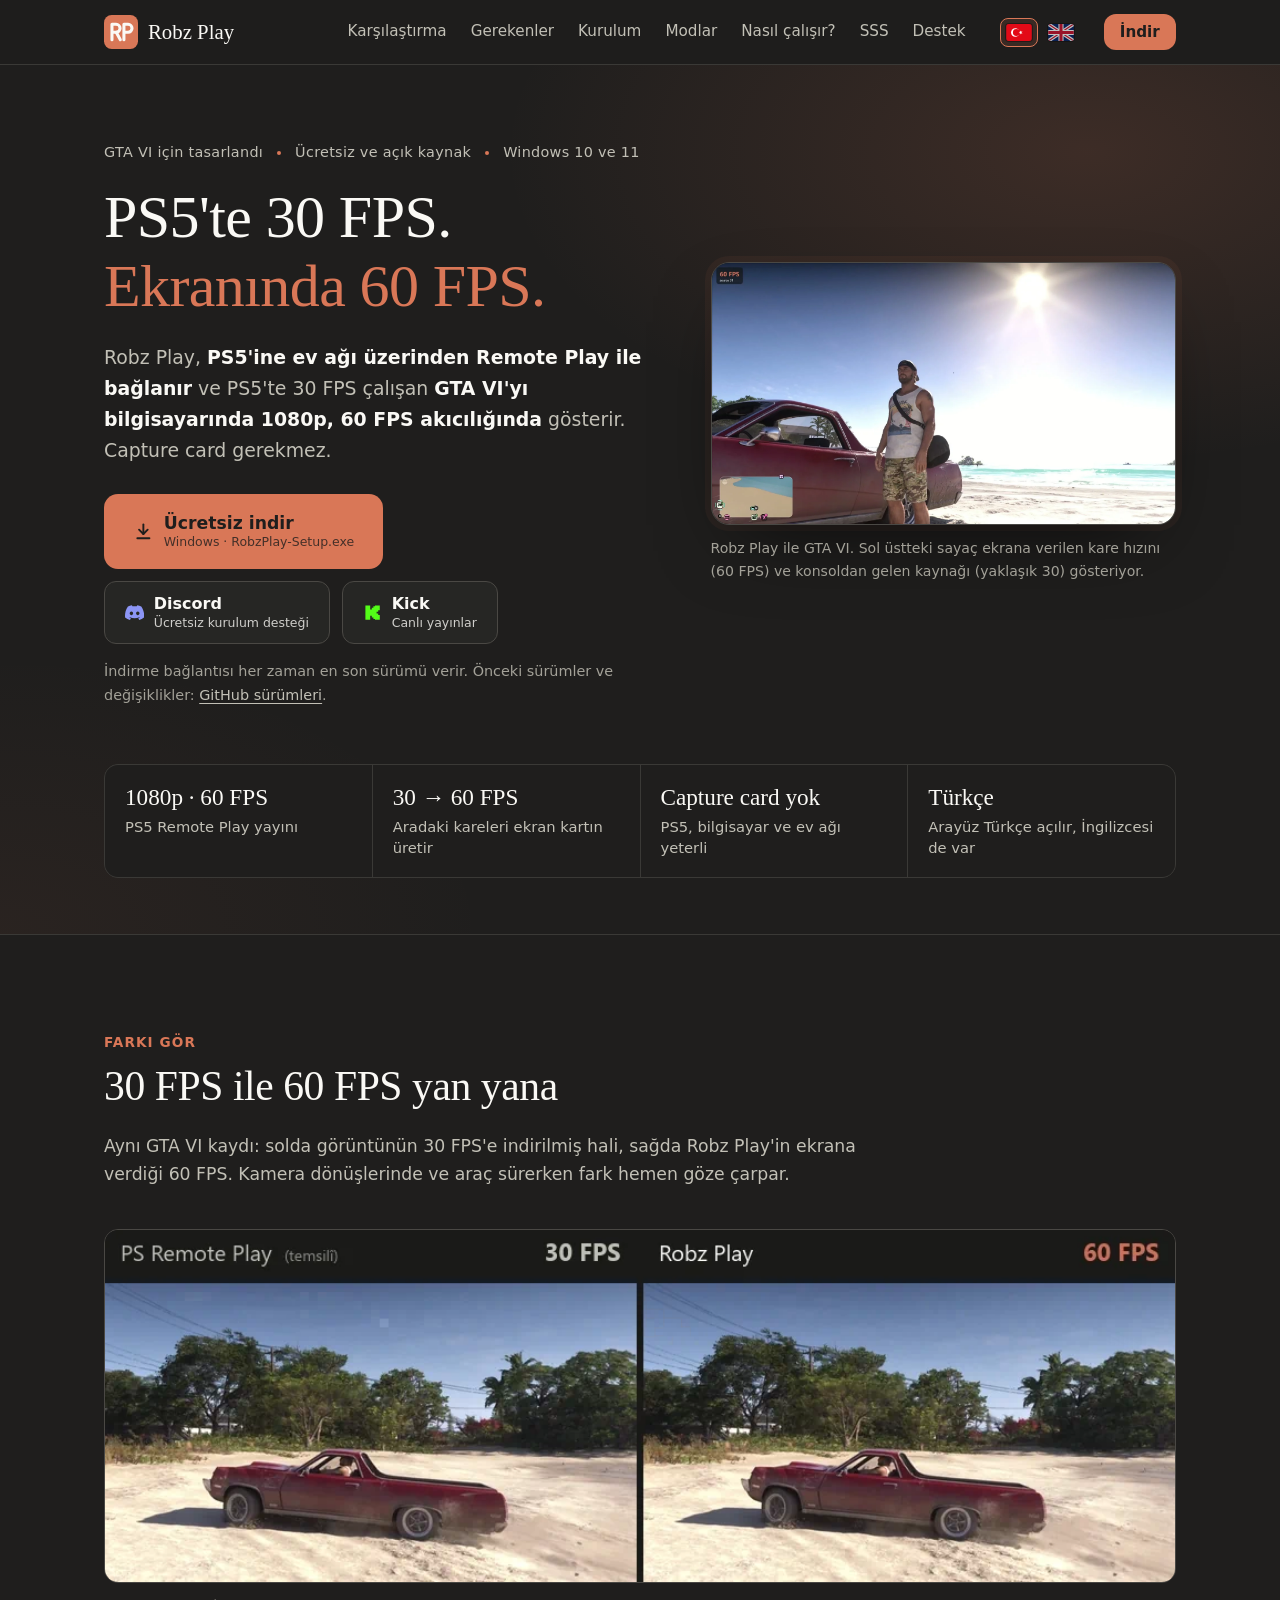
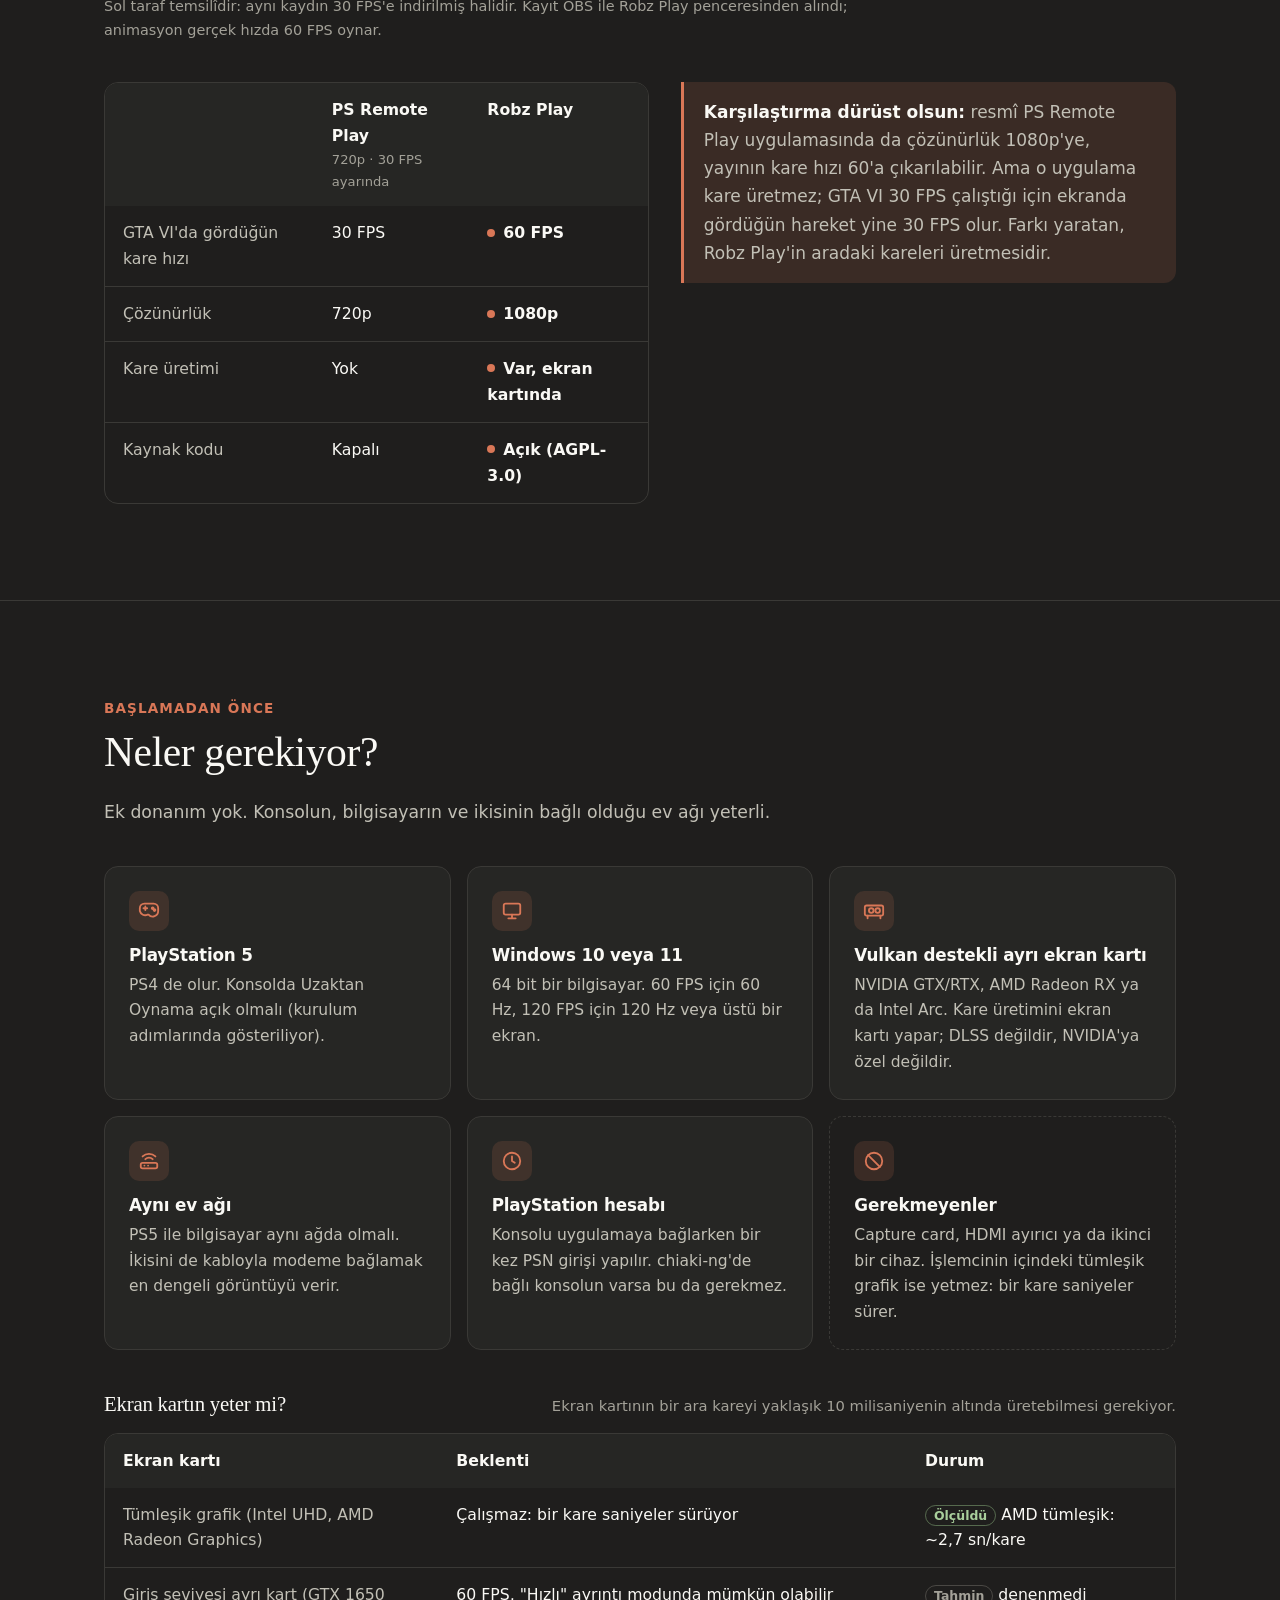
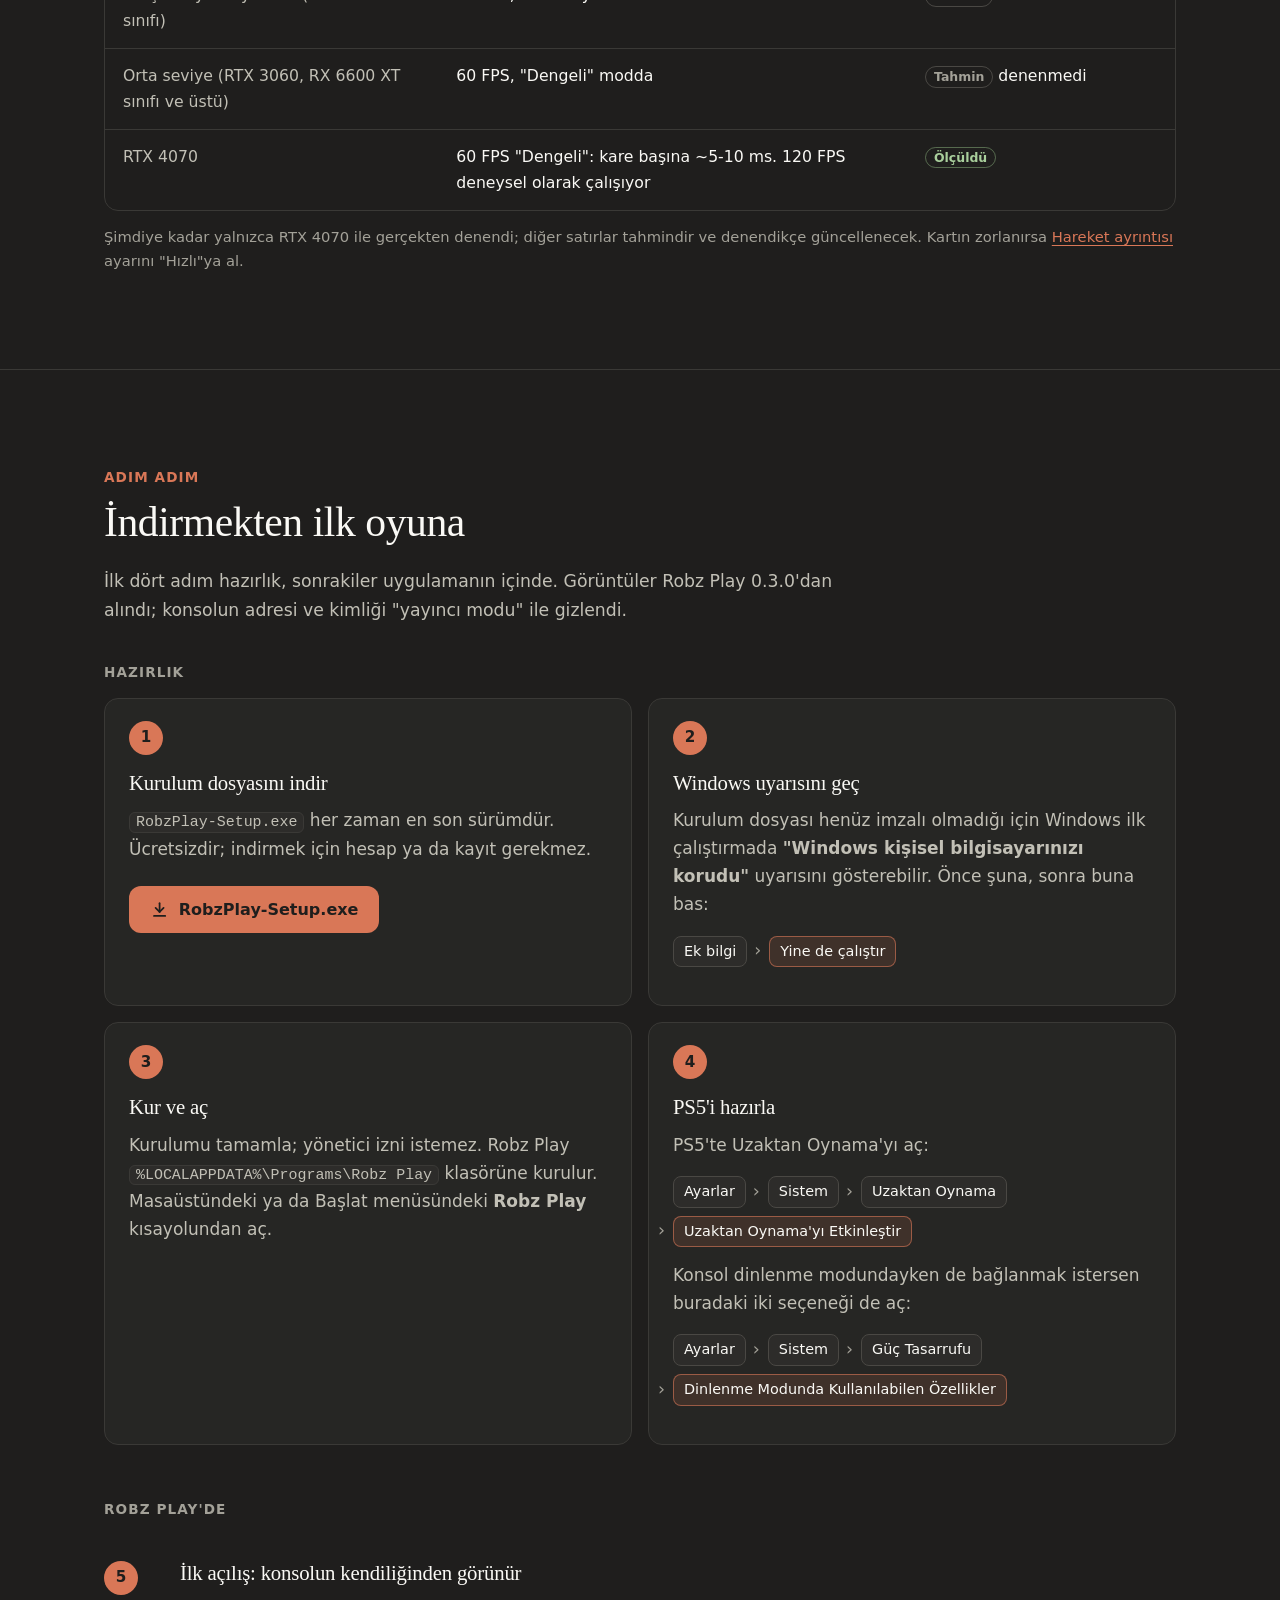
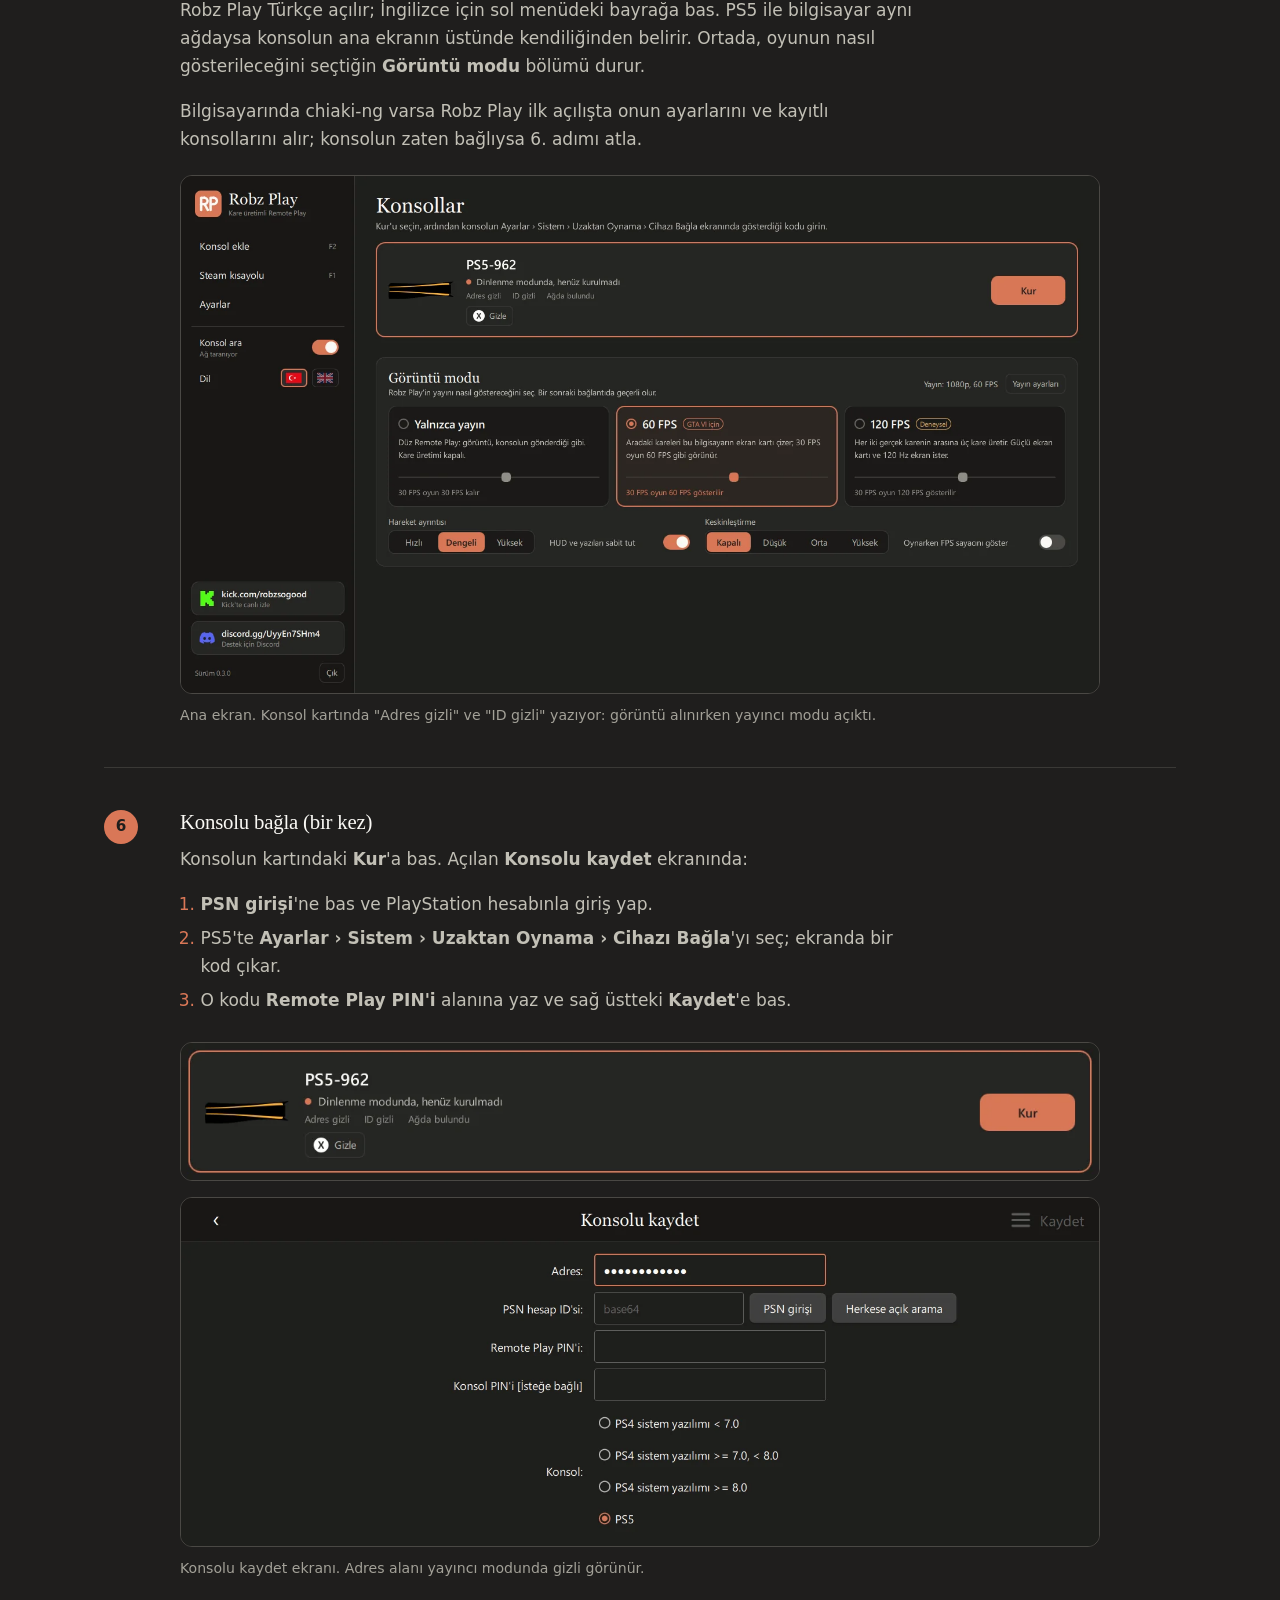
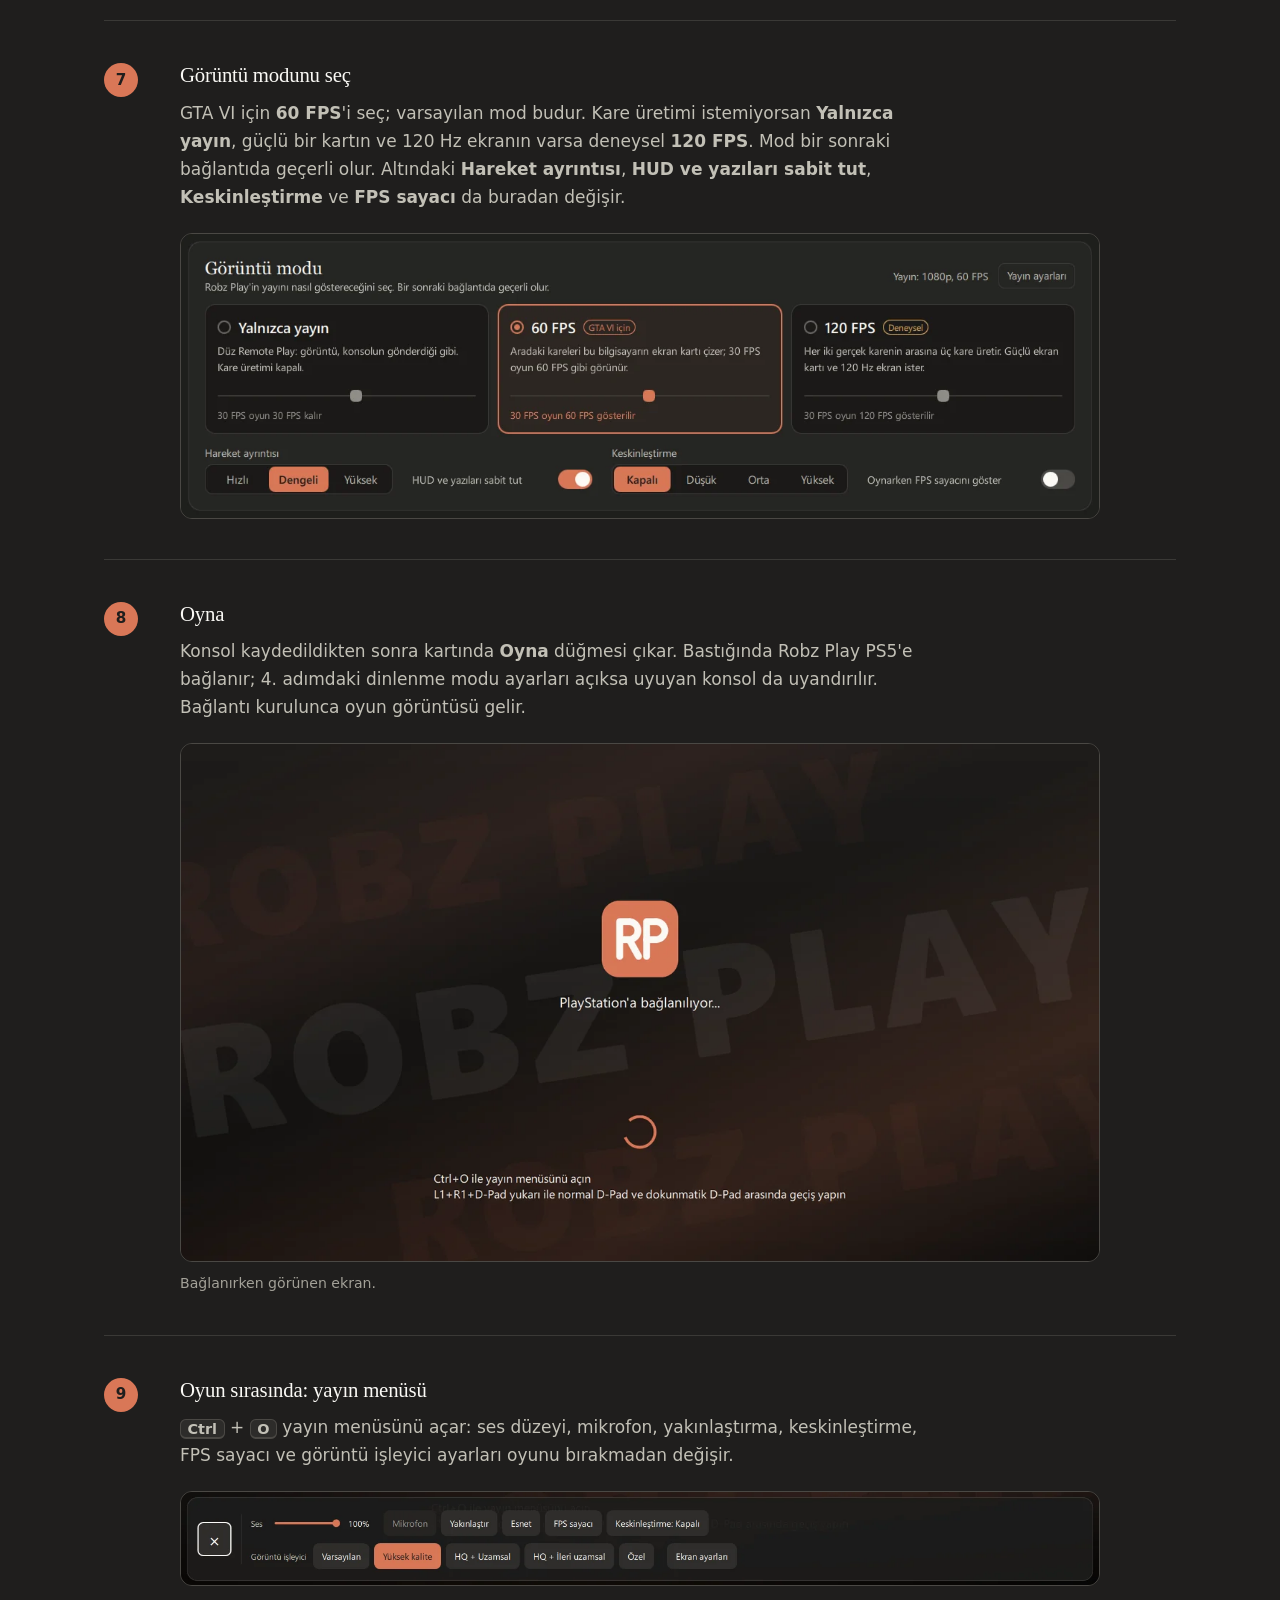
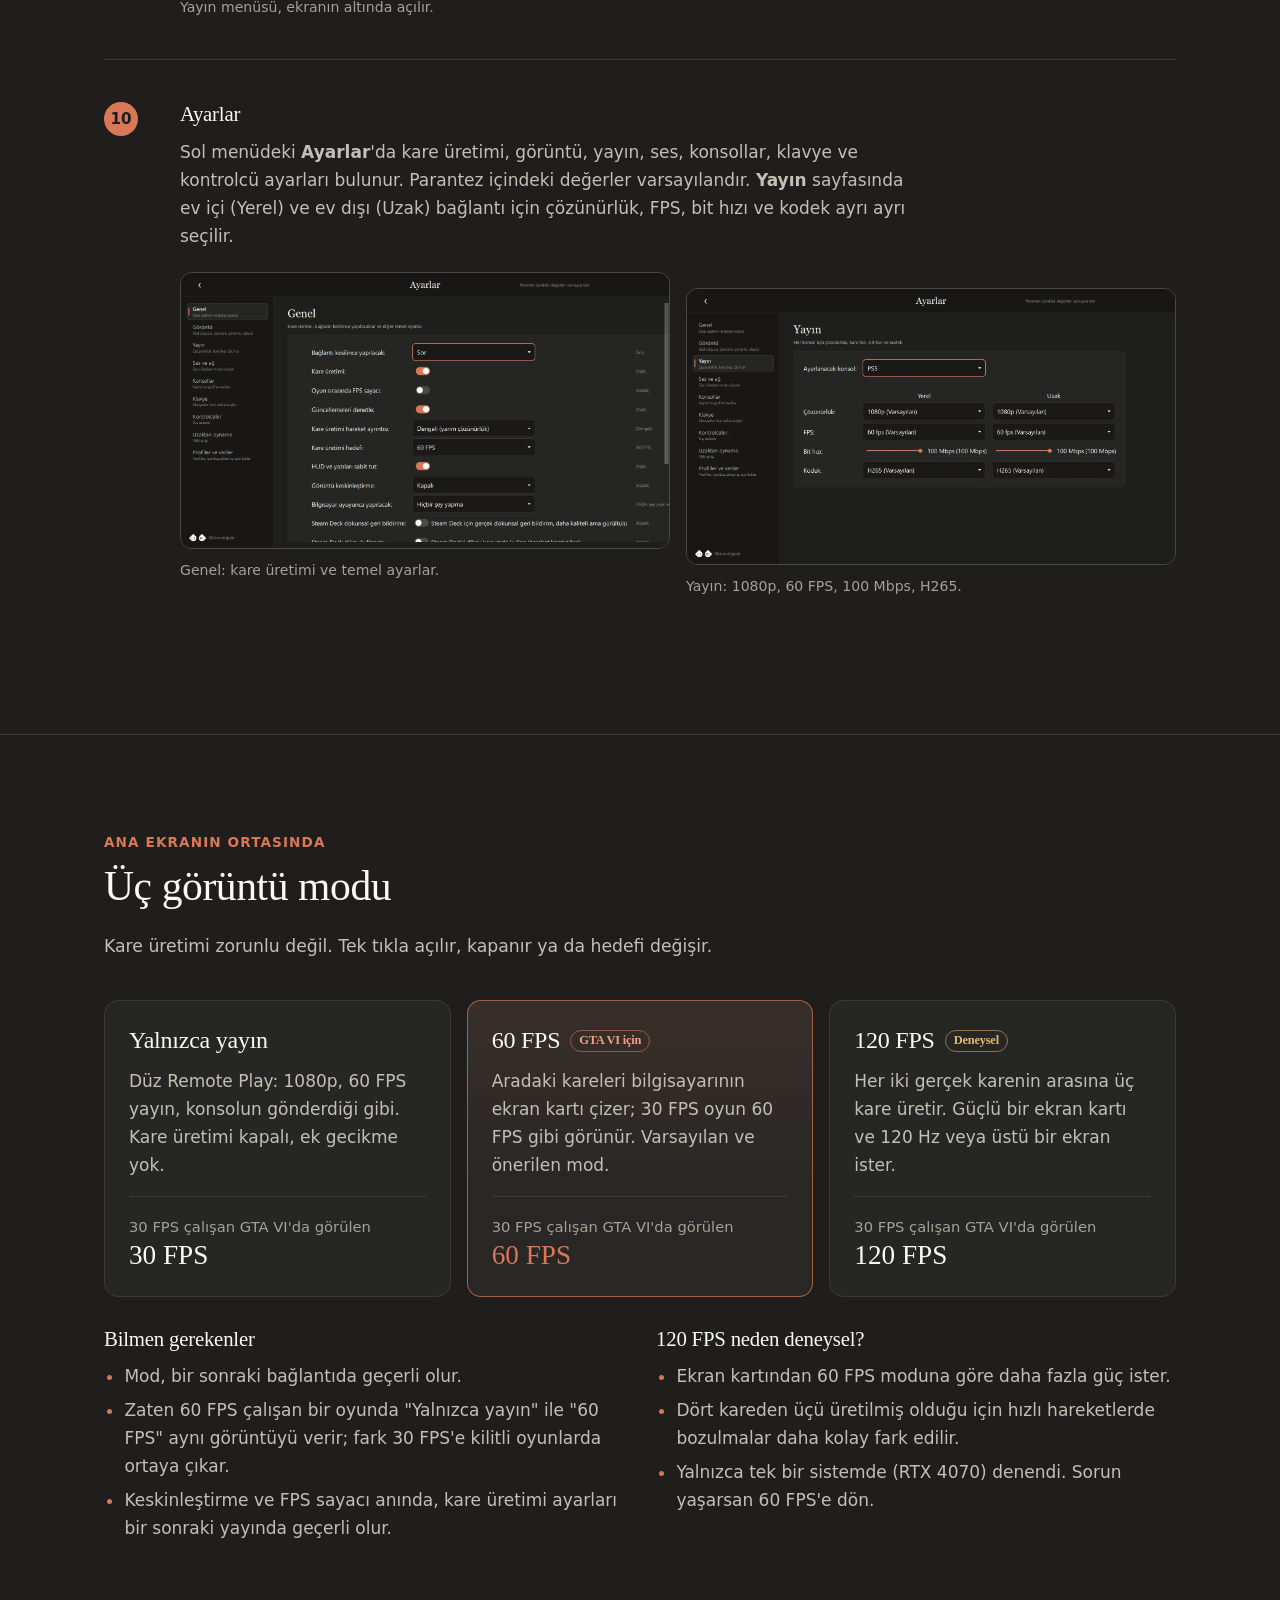
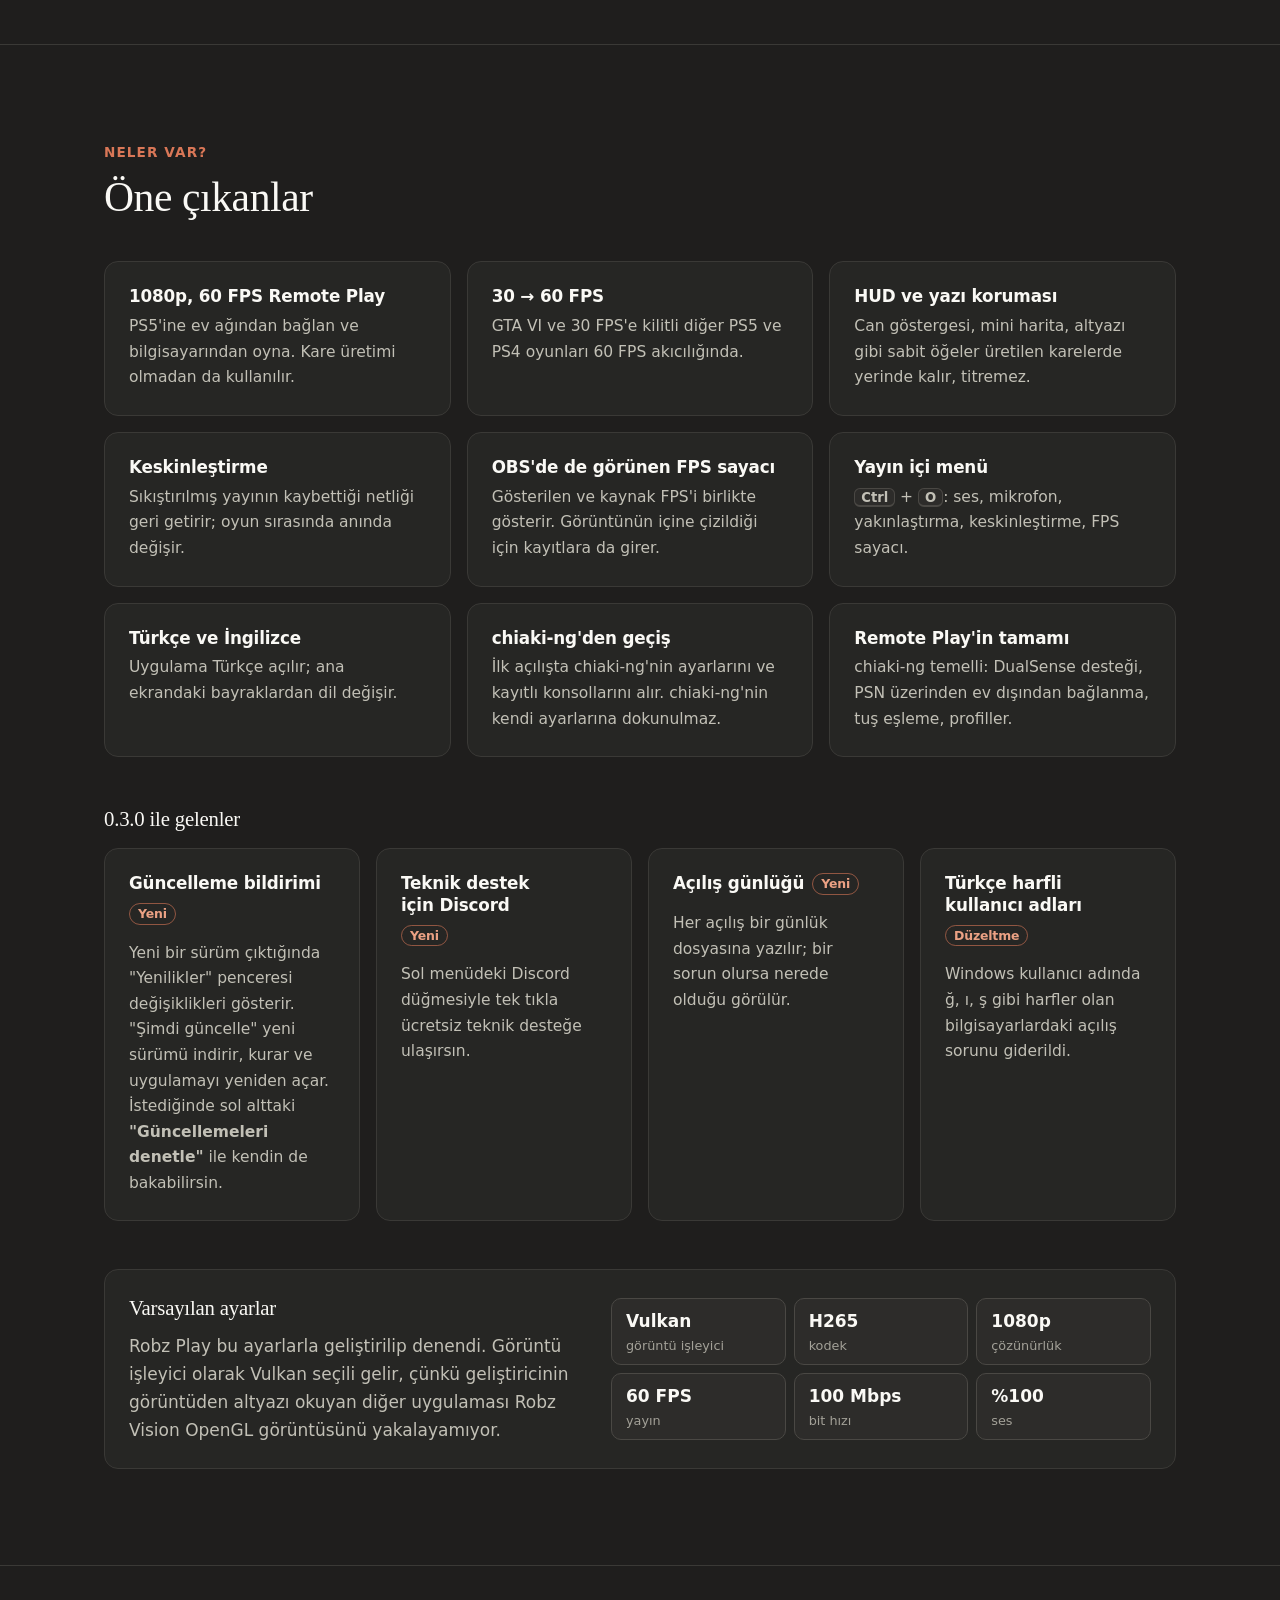
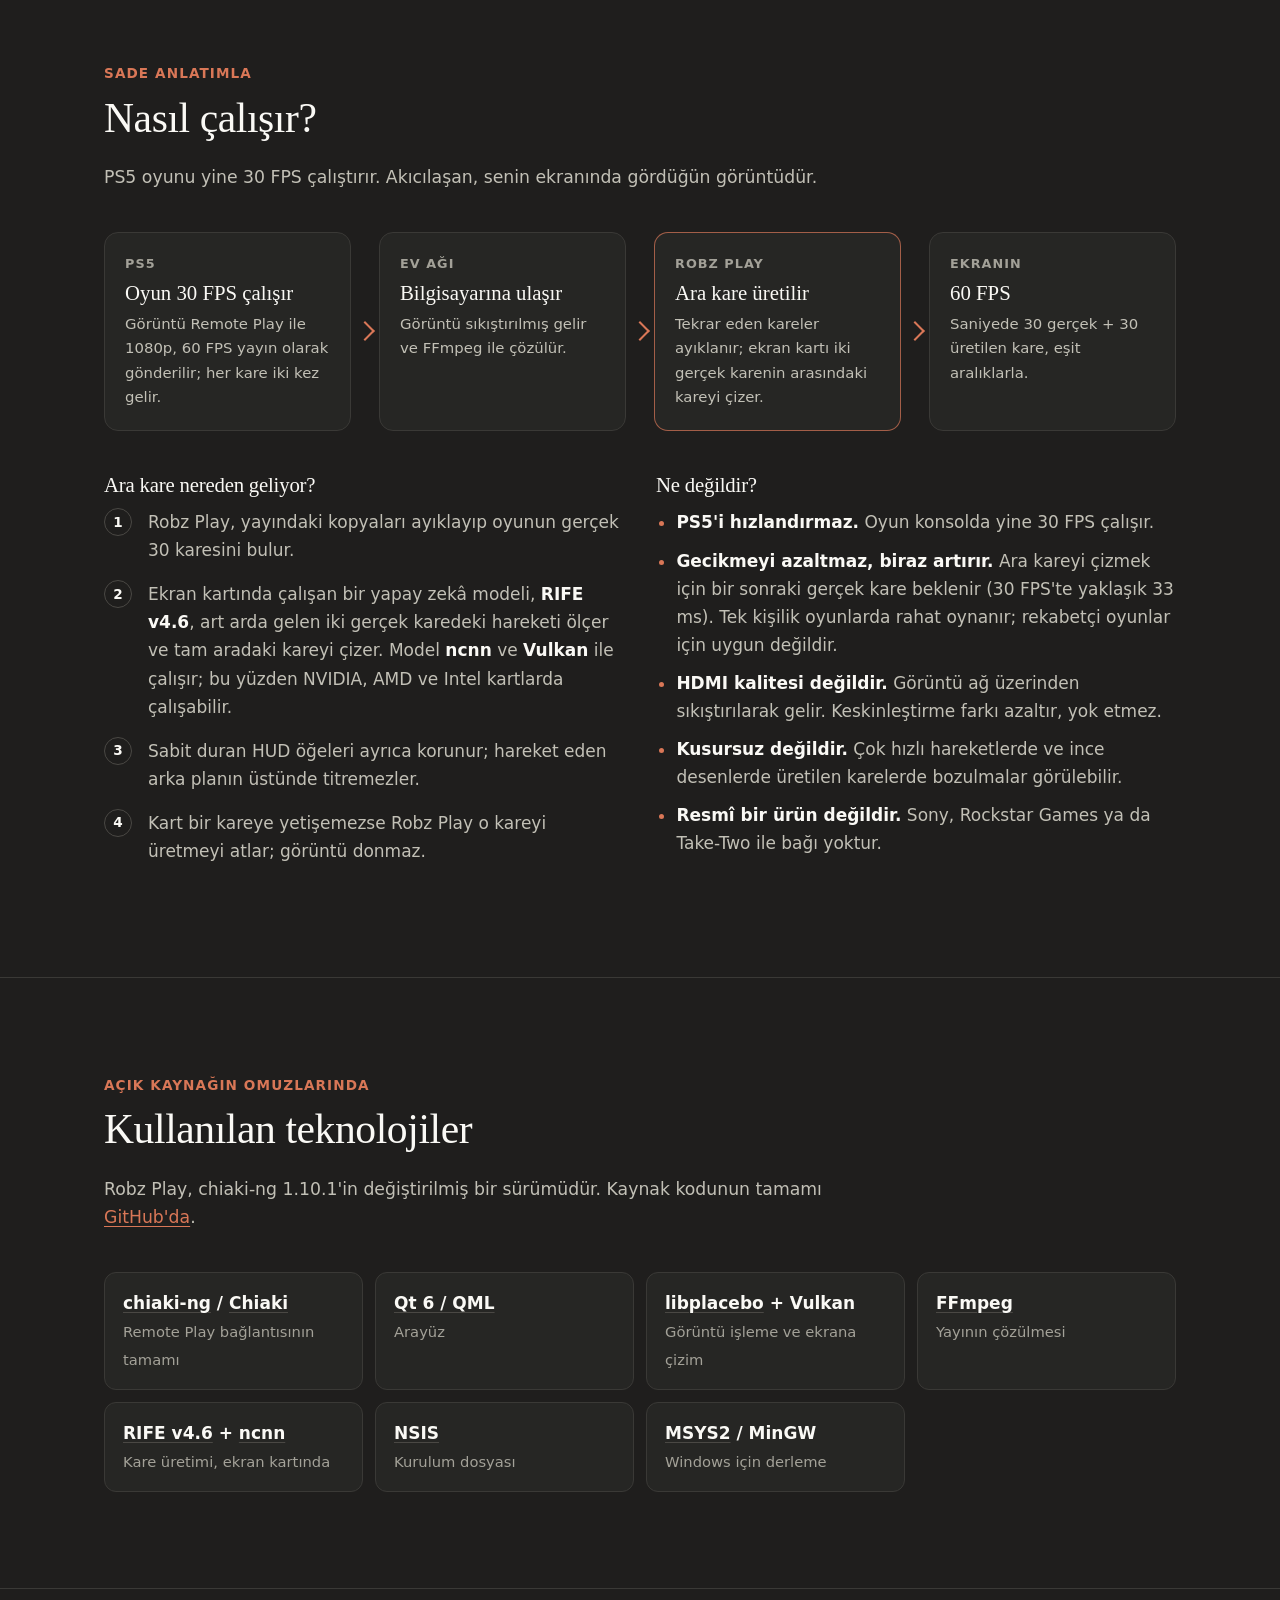
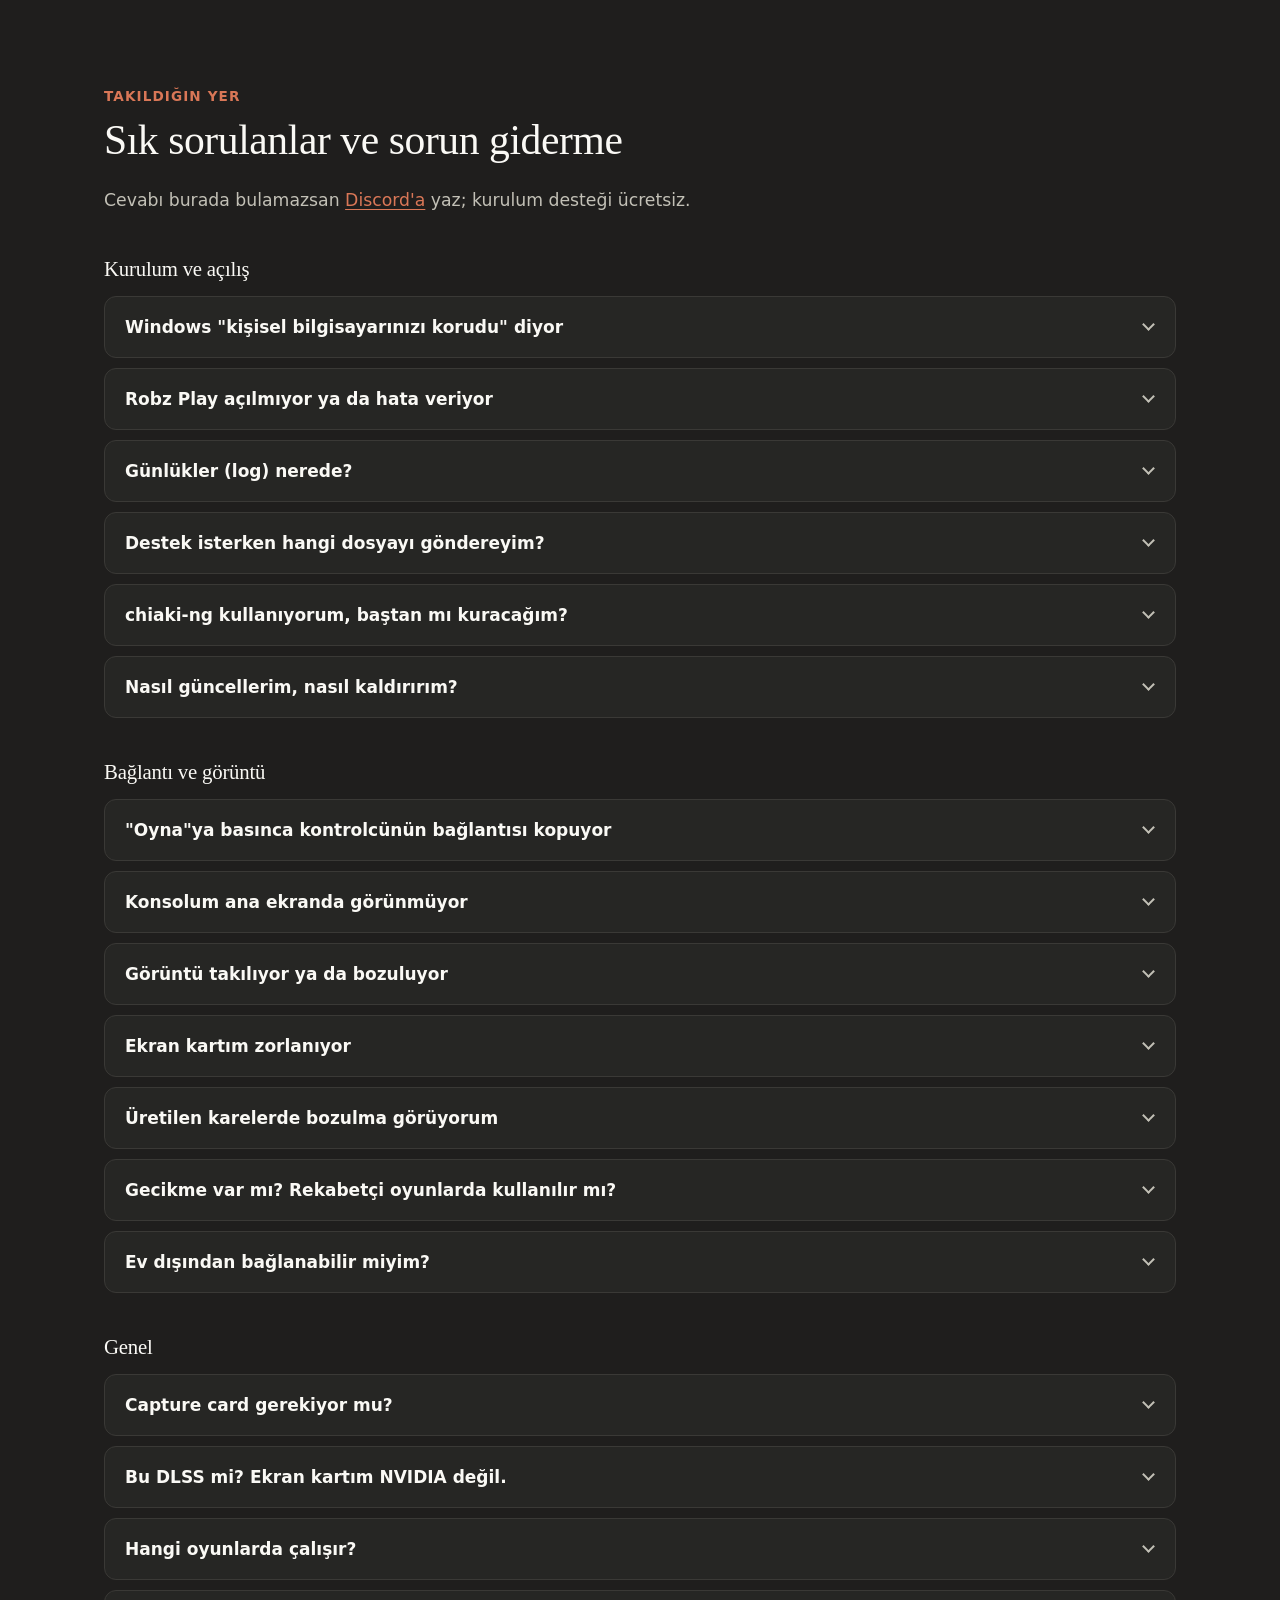
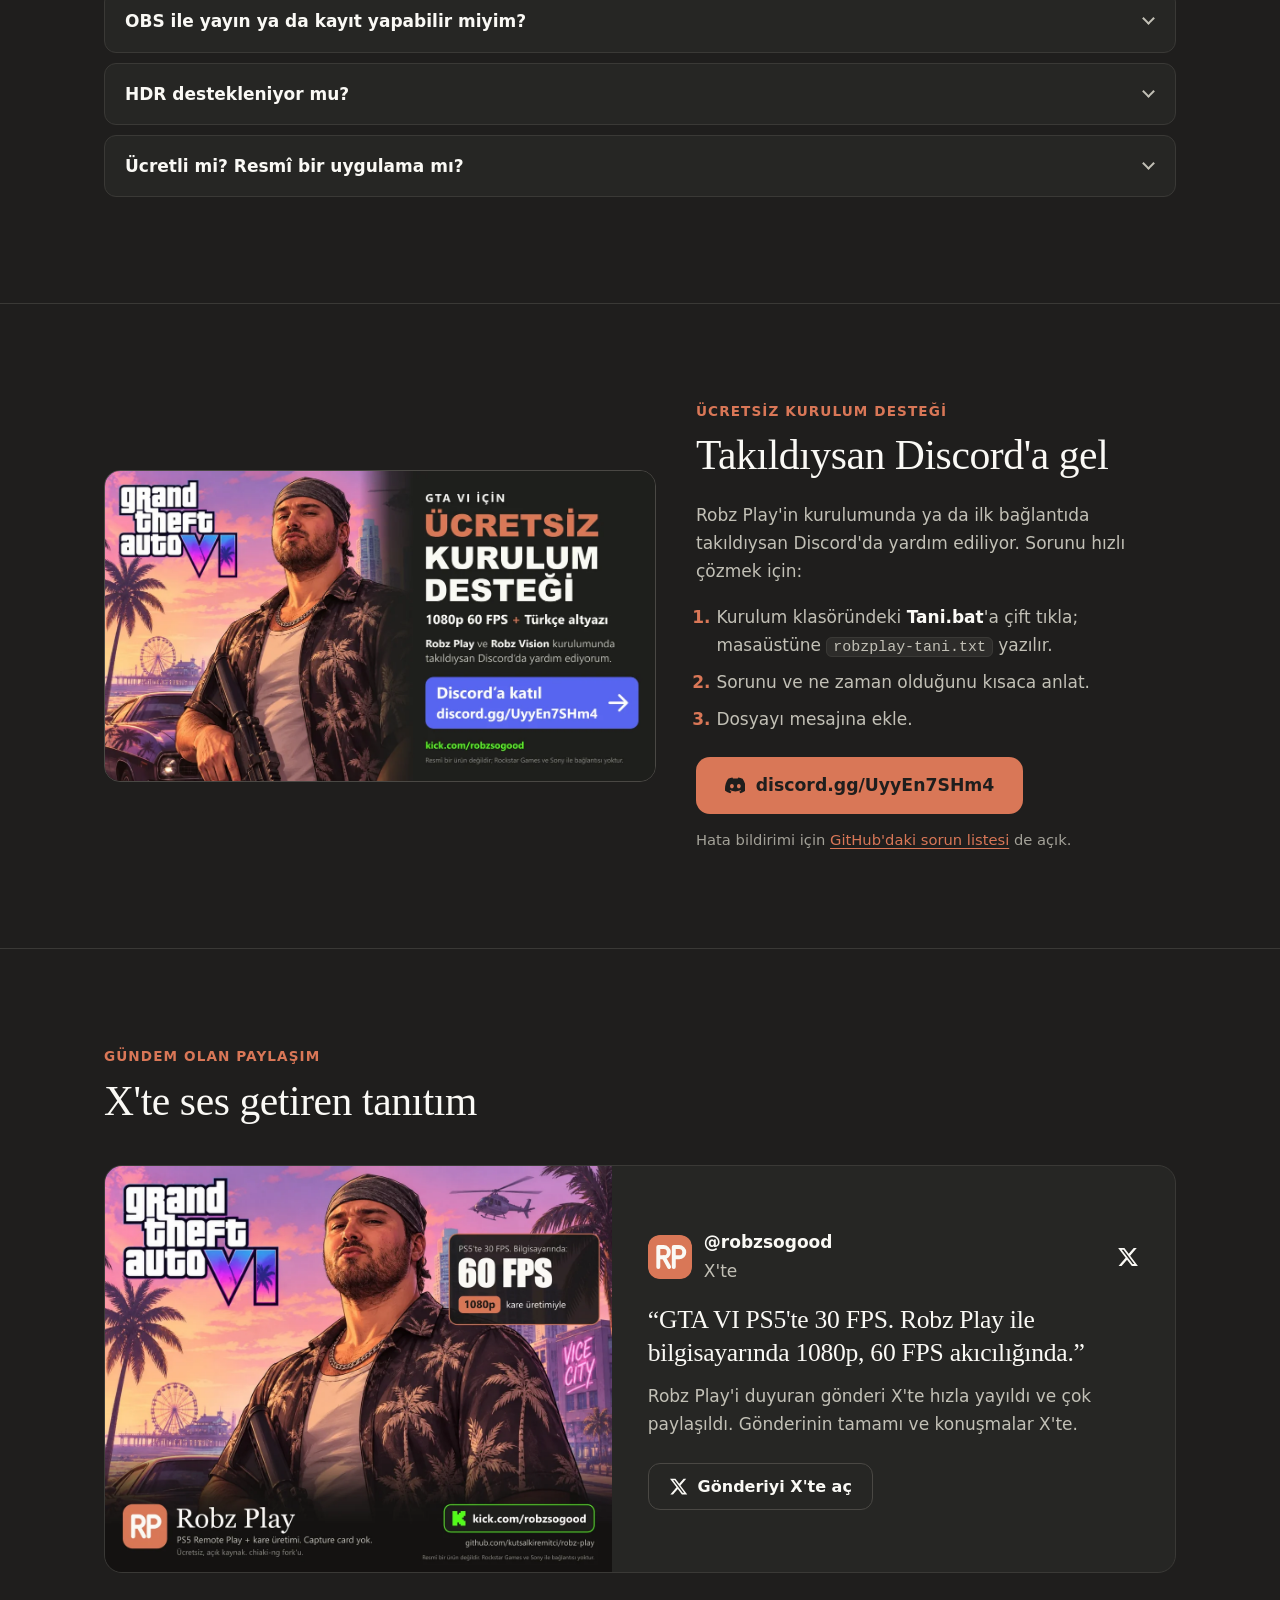
==== index.html @ 41824f77 "English version at /en/ with a Turkish/English flag switch Full English translation of the page, sam" ====
<!doctype html>
<html lang="tr">
<head>
<meta charset="utf-8">
<meta name="viewport" content="width=device-width, initial-scale=1">
<title>Robz Play · GTA VI'yı bilgisayarında 1080p, 60 FPS oyna</title>
<meta name="description" content="Robz Play, PS5'ine ev ağı üzerinden Remote Play ile bağlanan ücretsiz ve açık kaynak bir Windows uygulaması. PS5'te 30 FPS çalışan GTA VI'yı bilgisayarında 1080p, 60 FPS akıcılığında gösterir. Capture card gerekmez.">
<meta name="theme-color" content="#1F1E1D">
<link rel="icon" href="img/robzplay.svg" type="image/svg+xml">
<link rel="canonical" href="https://kutsalkiremitci.github.io/robz-play/">
<link rel="alternate" hreflang="tr" href="https://kutsalkiremitci.github.io/robz-play/">
<link rel="alternate" hreflang="en" href="https://kutsalkiremitci.github.io/robz-play/en/">
<link rel="alternate" hreflang="x-default" href="https://kutsalkiremitci.github.io/robz-play/">
<meta property="og:type" content="website">
<meta property="og:locale" content="tr_TR">
<meta property="og:locale:alternate" content="en_US">
<meta property="og:site_name" content="Robz Play">
<meta property="og:title" content="Robz Play · PS5'te 30 FPS, ekranında 60 FPS">
<meta property="og:description" content="PS5 Remote Play ile 1080p, 60 FPS ve kare üretimi. GTA VI bilgisayarında 60 FPS akıcılığında. Ücretsiz, açık kaynak, capture card gerekmez.">
<meta property="og:url" content="https://kutsalkiremitci.github.io/robz-play/">
<meta property="og:image" content="https://kutsalkiremitci.github.io/robz-play/img/robz-play-paylasim.jpg">
<meta property="og:image:width" content="1200">
<meta property="og:image:height" content="960">
<meta property="og:image:alt" content="Robz Play tanıtım görseli: PS5'te 30 FPS, bilgisayarında 60 FPS">
<meta name="twitter:card" content="summary_large_image">
<link rel="stylesheet" href="css/site.css">
</head>
<body>
<a class="skip" href="#icerik">İçeriğe geç</a>

<header class="topbar">
  <div class="wrap">
    <a class="brand" href="#" aria-label="Robz Play, sayfanın başı">
      <img src="img/robzplay.svg" alt="" width="34" height="34">
      Robz Play
    </a>
    <nav class="nav" aria-label="Bölümler">
      <a href="#karsilastirma">Karşılaştırma</a>
      <a href="#gerekenler">Gerekenler</a>
      <a href="#kurulum">Kurulum</a>
      <a href="#modlar">Modlar</a>
      <a href="#nasil">Nasıl çalışır?</a>
      <a href="#sss">SSS</a>
      <a href="#destek">Destek</a>
    </nav>
    <div class="lang" role="group" aria-label="Dil / Language">
      <a href="./" lang="tr" hreflang="tr" aria-current="page" aria-label="Türkçe" title="Türkçe"><img src="img/flag-tr.svg" alt="" width="26" height="17"></a>
      <a href="en/" lang="en" hreflang="en" aria-label="English" title="English" data-lang-switch><img src="img/flag-en.svg" alt="" width="26" height="17"></a>
    </div>
    <a class="btn btn-primary" href="https://github.com/kutsalkiremitci/robz-play/releases/latest/download/RobzPlay-Setup.exe">İndir</a>
  </div>
</header>

<main id="icerik">

<!-- ============ Giriş ============ -->
<section class="hero">
  <div class="wrap">
    <div class="hero-grid">
      <div>
        <p class="eyebrow"><span>GTA VI için tasarlandı</span><span>Ücretsiz ve açık kaynak</span><span>Windows 10 ve 11</span></p>
        <h1>PS5'te <span class="nowrap">30 FPS.</span><br><em>Ekranında <span class="nowrap">60 FPS.</span></em></h1>
        <p class="lead">Robz Play, <strong>PS5'ine ev ağı üzerinden Remote Play ile bağlanır</strong> ve PS5'te 30 FPS çalışan <strong>GTA VI'yı bilgisayarında 1080p, 60 FPS akıcılığında</strong> gösterir. Capture card gerekmez.</p>
        <div class="cta">
          <a class="btn btn-primary btn-lg" href="https://github.com/kutsalkiremitci/robz-play/releases/latest/download/RobzPlay-Setup.exe">
            <svg viewBox="0 0 24 24" fill="none" stroke="currentColor" stroke-width="2.2" stroke-linecap="round" stroke-linejoin="round" aria-hidden="true"><path d="M12 4v11"/><path d="m7 10 5 5 5-5"/><path d="M5 20h14"/></svg>
            <span class="stack">Ücretsiz indir<small>Windows · RobzPlay-Setup.exe</small></span>
          </a>
          <div class="cta-secondary">
          <a class="btn btn-discord" href="https://discord.gg/UyyEn7SHm4">
            <svg viewBox="0 0 24 24" aria-hidden="true"><path fill="currentColor" d="M20.317 4.37a19.791 19.791 0 0 0-4.885-1.515.074.074 0 0 0-.079.037c-.21.375-.444.864-.608 1.25a18.27 18.27 0 0 0-5.487 0 12.64 12.64 0 0 0-.617-1.25.077.077 0 0 0-.079-.037A19.736 19.736 0 0 0 3.677 4.37a.07.07 0 0 0-.032.027C.533 9.046-.32 13.58.099 18.057a.082.082 0 0 0 .031.057 19.9 19.9 0 0 0 5.993 3.03.078.078 0 0 0 .084-.028 14.09 14.09 0 0 0 1.226-1.994.076.076 0 0 0-.041-.106 13.107 13.107 0 0 1-1.872-.892.077.077 0 0 1-.008-.128 10.2 10.2 0 0 0 .372-.292.074.074 0 0 1 .077-.01c3.928 1.793 8.18 1.793 12.062 0a.074.074 0 0 1 .078.01c.12.098.246.198.373.292a.077.077 0 0 1-.006.127 12.299 12.299 0 0 1-1.873.892.077.077 0 0 0-.041.107c.36.698.772 1.362 1.225 1.993a.076.076 0 0 0 .084.028 19.839 19.839 0 0 0 6.002-3.03.077.077 0 0 0 .032-.054c.5-5.177-.838-9.674-3.549-13.66a.061.061 0 0 0-.031-.03zM8.02 15.33c-1.183 0-2.157-1.085-2.157-2.419 0-1.333.956-2.419 2.157-2.419 1.21 0 2.176 1.096 2.157 2.42 0 1.333-.956 2.418-2.157 2.418zm7.975 0c-1.183 0-2.157-1.085-2.157-2.419 0-1.333.955-2.419 2.157-2.419 1.21 0 2.176 1.096 2.157 2.42 0 1.333-.946 2.418-2.157 2.418z"/></svg>
            <span class="stack">Discord<small>Ücretsiz kurulum desteği</small></span>
          </a>
          <a class="btn btn-kick" href="https://kick.com/robzsogood">
            <svg viewBox="0 0 24 24" aria-hidden="true"><path fill="currentColor" d="M3 3h6v5h2V6h2V4h2V3h6v6h-2v2h-2v2h2v2h2v6h-6v-1h-2v-2h-2v-2H9v5H3z"/></svg>
            <span class="stack">Kick<small>Canlı yayınlar</small></span>
          </a>
          </div>
        </div>
        <p class="cta-note">İndirme bağlantısı her zaman en son sürümü verir. Önceki sürümler ve değişiklikler: <a href="https://github.com/kutsalkiremitci/robz-play/releases">GitHub sürümleri</a>.</p>
      </div>

      <figure class="hero-shot">
        <div class="frame">
          <img src="img/gta-vi-60fps.webp" width="1600" height="900" alt="Robz Play ile GTA VI: sahilde kırmızı bir arabanın yanında duran karakter; sol üstteki sayaç 60 FPS ve kaynak 31 gösteriyor" fetchpriority="high">
        </div>
        <figcaption>Robz Play ile GTA VI. Sol üstteki sayaç ekrana verilen kare hızını (60 FPS) ve konsoldan gelen kaynağı (yaklaşık 30) gösteriyor.</figcaption>
      </figure>
    </div>

    <ul class="facts" aria-label="Kısaca">
      <li><b>1080p · 60 FPS</b><span>PS5 Remote Play yayını</span></li>
      <li><b>30 → 60 FPS</b><span>Aradaki kareleri ekran kartın üretir</span></li>
      <li><b>Capture card yok</b><span>PS5, bilgisayar ve ev ağı yeterli</span></li>
      <li><b>Türkçe</b><span>Arayüz Türkçe açılır, İngilizcesi de var</span></li>
    </ul>
  </div>
</section>

<!-- ============ Karşılaştırma ============ -->
<section class="section" id="karsilastirma" aria-labelledby="karsilastirma-baslik">
  <div class="wrap">
    <div class="section-head">
      <span class="kicker">Farkı gör</span>
      <h2 id="karsilastirma-baslik">30 FPS ile 60 FPS yan yana</h2>
      <p>Aynı GTA VI kaydı: solda görüntünün 30 FPS'e indirilmiş hali, sağda Robz Play'in ekrana verdiği 60 FPS. Kamera dönüşlerinde ve araç sürerken fark hemen göze çarpar.</p>
    </div>

    <figure class="compare-media">
      <img src="img/gta-vi-30-vs-60.webp" width="966" height="318" loading="lazy" decoding="async" alt="Animasyon: solda PS Remote Play etiketiyle 30 FPS, sağda Robz Play etiketiyle 60 FPS; sahilde toz kaldırarak dönen bir pikap">
      <figcaption>Sol taraf temsilîdir: aynı kaydın 30 FPS'e indirilmiş halidir. Kayıt OBS ile Robz Play penceresinden alındı; animasyon gerçek hızda 60 FPS oynar.</figcaption>
    </figure>

    <div class="compare-grid">
      <div class="table-wrap">
        <table>
          <caption class="sr-only">PS Remote Play ile Robz Play karşılaştırması</caption>
          <thead>
            <tr><th scope="col"></th><th scope="col">PS Remote Play<small>720p · 30 FPS ayarında</small></th><th scope="col">Robz Play</th></tr>
          </thead>
          <tbody>
            <tr><th scope="row">GTA VI'da gördüğün kare hızı</th><td>30 FPS</td><td class="win">60 FPS</td></tr>
            <tr><th scope="row">Çözünürlük</th><td>720p</td><td class="win">1080p</td></tr>
            <tr><th scope="row">Kare üretimi</th><td>Yok</td><td class="win">Var, ekran kartında</td></tr>
            <tr><th scope="row">Kaynak kodu</th><td>Kapalı</td><td class="win">Açık (AGPL-3.0)</td></tr>
          </tbody>
        </table>
      </div>
      <div class="note">
        <p><strong>Karşılaştırma dürüst olsun:</strong> resmî PS Remote Play uygulamasında da çözünürlük 1080p'ye, yayının kare hızı 60'a çıkarılabilir. Ama o uygulama kare üretmez; GTA VI 30 FPS çalıştığı için ekranda gördüğün hareket yine 30 FPS olur. Farkı yaratan, Robz Play'in aradaki kareleri üretmesidir.</p>
      </div>
    </div>
  </div>
</section>

<!-- ============ Gerekenler ============ -->
<section class="section" id="gerekenler" aria-labelledby="gerekenler-baslik">
  <div class="wrap">
    <div class="section-head">
      <span class="kicker">Başlamadan önce</span>
      <h2 id="gerekenler-baslik">Neler gerekiyor?</h2>
      <p>Ek donanım yok. Konsolun, bilgisayarın ve ikisinin bağlı olduğu ev ağı yeterli.</p>
    </div>

    <div class="req-grid">
      <div class="card req">
        <div class="ico"><svg viewBox="0 0 24 24" fill="none" stroke="currentColor" stroke-width="2" stroke-linecap="round" stroke-linejoin="round" aria-hidden="true"><path d="M6 9h4M8 7v4"/><circle cx="16" cy="9" r="1"/><circle cx="18" cy="11" r="1"/><path d="M7 4h10a5 5 0 0 1 5 5v3a6 6 0 0 1-10.5 4h-1A6 6 0 0 1 2 12V9a5 5 0 0 1 5-5z"/></svg></div>
        <h3>PlayStation 5</h3>
        <p>PS4 de olur. Konsolda Uzaktan Oynama açık olmalı (kurulum adımlarında gösteriliyor).</p>
      </div>
      <div class="card req">
        <div class="ico"><svg viewBox="0 0 24 24" fill="none" stroke="currentColor" stroke-width="2" stroke-linecap="round" stroke-linejoin="round" aria-hidden="true"><rect x="3" y="4" width="18" height="12" rx="2"/><path d="M8 20h8M12 16v4"/></svg></div>
        <h3>Windows 10 veya 11</h3>
        <p>64 bit bir bilgisayar. 60 FPS için 60 Hz, 120 FPS için 120 Hz veya üstü bir ekran.</p>
      </div>
      <div class="card req">
        <div class="ico"><svg viewBox="0 0 24 24" fill="none" stroke="currentColor" stroke-width="2" stroke-linecap="round" stroke-linejoin="round" aria-hidden="true"><rect x="2" y="6" width="20" height="11" rx="2"/><circle cx="9" cy="11.5" r="2.5"/><circle cx="16" cy="11.5" r="2.5"/><path d="M5 17v3M19 17v3"/></svg></div>
        <h3>Vulkan destekli ayrı ekran kartı</h3>
        <p>NVIDIA GTX/RTX, AMD Radeon RX ya da Intel Arc. Kare üretimini ekran kartı yapar; DLSS değildir, NVIDIA'ya özel değildir.</p>
      </div>
      <div class="card req">
        <div class="ico"><svg viewBox="0 0 24 24" fill="none" stroke="currentColor" stroke-width="2" stroke-linecap="round" stroke-linejoin="round" aria-hidden="true"><rect x="3" y="14" width="18" height="6" rx="2"/><path d="M7 17h.01M11 17h.01"/><path d="M8 10a6 6 0 0 1 8 0M5 7a10 10 0 0 1 14 0"/></svg></div>
        <h3>Aynı ev ağı</h3>
        <p>PS5 ile bilgisayar aynı ağda olmalı. İkisini de kabloyla modeme bağlamak en dengeli görüntüyü verir.</p>
      </div>
      <div class="card req">
        <div class="ico"><svg viewBox="0 0 24 24" fill="none" stroke="currentColor" stroke-width="2" stroke-linecap="round" stroke-linejoin="round" aria-hidden="true"><circle cx="12" cy="12" r="9"/><path d="M12 7v5l3 2"/></svg></div>
        <h3>PlayStation hesabı</h3>
        <p>Konsolu uygulamaya bağlarken bir kez PSN girişi yapılır. chiaki-ng'de bağlı konsolun varsa bu da gerekmez.</p>
      </div>
      <div class="card req no">
        <div class="ico"><svg viewBox="0 0 24 24" fill="none" stroke="currentColor" stroke-width="2" stroke-linecap="round" stroke-linejoin="round" aria-hidden="true"><circle cx="12" cy="12" r="9"/><path d="M5.6 5.6l12.8 12.8"/></svg></div>
        <h3>Gerekmeyenler</h3>
        <p>Capture card, HDMI ayırıcı ya da ikinci bir cihaz. İşlemcinin içindeki tümleşik grafik ise yetmez: bir kare saniyeler sürer.</p>
      </div>
    </div>

    <div class="gpu-head">
      <h3>Ekran kartın yeter mi?</h3>
      <p>Ekran kartının bir ara kareyi yaklaşık 10 milisaniyenin altında üretebilmesi gerekiyor.</p>
    </div>
    <div class="table-wrap">
      <table>
        <thead>
          <tr><th scope="col">Ekran kartı</th><th scope="col">Beklenti</th><th scope="col">Durum</th></tr>
        </thead>
        <tbody>
          <tr><th scope="row">Tümleşik grafik (Intel UHD, AMD Radeon Graphics)</th><td>Çalışmaz: bir kare saniyeler sürüyor</td><td><span class="tag tag-ok">Ölçüldü</span> AMD tümleşik: ~2,7 sn/kare</td></tr>
          <tr><th scope="row">Giriş seviyesi ayrı kart (GTX 1650 sınıfı)</th><td>60 FPS, "Hızlı" ayrıntı modunda mümkün olabilir</td><td><span class="tag tag-guess">Tahmin</span> denenmedi</td></tr>
          <tr><th scope="row">Orta seviye (RTX 3060, RX 6600 XT sınıfı ve üstü)</th><td>60 FPS, "Dengeli" modda</td><td><span class="tag tag-guess">Tahmin</span> denenmedi</td></tr>
          <tr><th scope="row">RTX 4070</th><td>60 FPS "Dengeli": kare başına ~5-10 ms. 120 FPS deneysel olarak çalışıyor</td><td><span class="tag tag-ok">Ölçüldü</span></td></tr>
        </tbody>
      </table>
    </div>
    <p class="small-note">Şimdiye kadar yalnızca RTX 4070 ile gerçekten denendi; diğer satırlar tahmindir ve denendikçe güncellenecek. Kartın zorlanırsa <a href="#sss">Hareket ayrıntısı</a> ayarını "Hızlı"ya al.</p>
  </div>
</section>

<!-- ============ Kurulum ============ -->
<section class="section" id="kurulum" aria-labelledby="kurulum-baslik">
  <div class="wrap">
    <div class="section-head">
      <span class="kicker">Adım adım</span>
      <h2 id="kurulum-baslik">İndirmekten ilk oyuna</h2>
      <p>İlk dört adım hazırlık, sonrakiler uygulamanın içinde. Görüntüler Robz Play 0.3.0'dan alındı; konsolun adresi ve kimliği "yayıncı modu" ile gizlendi.</p>
    </div>

    <h3 class="subhead">Hazırlık</h3>
    <ol class="steps prep">
      <li class="card">
        <span class="num" aria-hidden="true">1</span>
        <h3>Kurulum dosyasını indir</h3>
        <p><code>RobzPlay-Setup.exe</code> her zaman en son sürümdür. Ücretsizdir; indirmek için hesap ya da kayıt gerekmez.</p>
        <a class="btn btn-primary" href="https://github.com/kutsalkiremitci/robz-play/releases/latest/download/RobzPlay-Setup.exe">
          <svg viewBox="0 0 24 24" fill="none" stroke="currentColor" stroke-width="2.2" stroke-linecap="round" stroke-linejoin="round" aria-hidden="true"><path d="M12 4v11"/><path d="m7 10 5 5 5-5"/><path d="M5 20h14"/></svg>
          RobzPlay-Setup.exe
        </a>
      </li>
      <li class="card">
        <span class="num" aria-hidden="true">2</span>
        <h3>Windows uyarısını geç</h3>
        <p>Kurulum dosyası henüz imzalı olmadığı için Windows ilk çalıştırmada <strong>"Windows kişisel bilgisayarınızı korudu"</strong> uyarısını gösterebilir. Önce şuna, sonra buna bas:</p>
        <ol class="path" aria-label="Uyarıyı geçmek için">
          <li>Ek bilgi</li>
          <li>Yine de çalıştır</li>
        </ol>
      </li>
      <li class="card">
        <span class="num" aria-hidden="true">3</span>
        <h3>Kur ve aç</h3>
        <p>Kurulumu tamamla; yönetici izni istemez. Robz Play <code>%LOCALAPPDATA%\Programs\Robz Play</code> klasörüne kurulur. Masaüstündeki ya da Başlat menüsündeki <strong>Robz Play</strong> kısayolundan aç.</p>
      </li>
      <li class="card">
        <span class="num" aria-hidden="true">4</span>
        <h3>PS5'i hazırla</h3>
        <p>PS5'te Uzaktan Oynama'yı aç:</p>
        <ol class="path" aria-label="PS5 menü yolu">
          <li>Ayarlar</li><li>Sistem</li><li>Uzaktan Oynama</li><li>Uzaktan Oynama'yı Etkinleştir</li>
        </ol>
        <p>Konsol dinlenme modundayken de bağlanmak istersen buradaki iki seçeneği de aç:</p>
        <ol class="path" aria-label="Dinlenme modu ayarları">
          <li>Ayarlar</li><li>Sistem</li><li>Güç Tasarrufu</li><li>Dinlenme Modunda Kullanılabilen Özellikler</li>
        </ol>
      </li>
    </ol>

    <h3 class="subhead subhead-gap">Robz Play'de</h3>
    <ol class="steps" start="5">
      <li class="flow-step">
        <span class="num" aria-hidden="true">5</span>
        <div class="flow-text">
          <h3>İlk açılış: konsolun kendiliğinden görünür</h3>
          <p>Robz Play Türkçe açılır; İngilizce için sol menüdeki bayrağa bas. PS5 ile bilgisayar aynı ağdaysa konsolun ana ekranın üstünde kendiliğinden belirir. Ortada, oyunun nasıl gösterileceğini seçtiğin <strong>Görüntü modu</strong> bölümü durur.</p>
          <p>Bilgisayarında chiaki-ng varsa Robz Play ilk açılışta onun ayarlarını ve kayıtlı konsollarını alır; konsolun zaten bağlıysa 6. adımı atla.</p>
        </div>
        <figure class="shot">
          <a href="img/app-ana-ekran.webp"><img src="img/app-ana-ekran.webp" width="1584" height="891" loading="lazy" decoding="async" alt="Robz Play ana ekranı: solda menü, Kick ve Discord bağlantıları; üstte ağda bulunan PS5 ve Kur düğmesi; ortada Yalnızca yayın, 60 FPS ve 120 FPS seçenekli Görüntü modu bölümü"></a>
          <figcaption>Ana ekran. Konsol kartında "Adres gizli" ve "ID gizli" yazıyor: görüntü alınırken yayıncı modu açıktı.</figcaption>
        </figure>
      </li>

      <li class="flow-step">
        <span class="num" aria-hidden="true">6</span>
        <div class="flow-text">
          <h3>Konsolu bağla (bir kez)</h3>
          <p>Konsolun kartındaki <strong>Kur</strong>'a bas. Açılan <strong>Konsolu kaydet</strong> ekranında:</p>
          <ol class="plain-list">
            <li><strong>PSN girişi</strong>'ne bas ve PlayStation hesabınla giriş yap.</li>
            <li>PS5'te <strong>Ayarlar › Sistem › Uzaktan Oynama › Cihazı Bağla</strong>'yı seç; ekranda bir kod çıkar.</li>
            <li>O kodu <strong>Remote Play PIN'i</strong> alanına yaz ve sağ üstteki <strong>Kaydet</strong>'e bas.</li>
          </ol>
        </div>
        <figure class="shot">
          <a href="img/app-konsol-kur.webp"><img src="img/app-konsol-kur.webp" width="1232" height="184" loading="lazy" decoding="async" alt="Ağda bulunan konsolun kartı: Dinlenme modunda, henüz kurulmadı; sağda Kur düğmesi"></a>
        </figure>
        <figure class="shot">
          <a href="img/app-konsolu-kaydet.webp"><img src="img/app-konsolu-kaydet.webp" width="1584" height="600" loading="lazy" decoding="async" alt="Konsolu kaydet ekranı: Adres, PSN hesap ID'si alanı ve yanında PSN girişi düğmesi, Remote Play PIN'i alanı, konsol türü olarak PS5 seçili; sağ üstte Kaydet"></a>
          <figcaption>Konsolu kaydet ekranı. Adres alanı yayıncı modunda gizli görünür.</figcaption>
        </figure>
      </li>

      <li class="flow-step">
        <span class="num" aria-hidden="true">7</span>
        <div class="flow-text">
          <h3>Görüntü modunu seç</h3>
          <p>GTA VI için <strong>60 FPS</strong>'i seç; varsayılan mod budur. Kare üretimi istemiyorsan <strong>Yalnızca yayın</strong>, güçlü bir kartın ve 120 Hz ekranın varsa deneysel <strong>120 FPS</strong>. Mod bir sonraki bağlantıda geçerli olur. Altındaki <strong>Hareket ayrıntısı</strong>, <strong>HUD ve yazıları sabit tut</strong>, <strong>Keskinleştirme</strong> ve <strong>FPS sayacı</strong> da buradan değişir.</p>
        </div>
        <figure class="shot">
          <a href="img/app-goruntu-modu.webp"><img src="img/app-goruntu-modu.webp" width="1232" height="381" loading="lazy" decoding="async" alt="Görüntü modu bölümü: 60 FPS (GTA VI için) seçili; altında Hareket ayrıntısı Dengeli, HUD ve yazıları sabit tut açık, Keskinleştirme Kapalı, FPS sayacı kapalı"></a>
        </figure>
      </li>

      <li class="flow-step">
        <span class="num" aria-hidden="true">8</span>
        <div class="flow-text">
          <h3>Oyna</h3>
          <p>Konsol kaydedildikten sonra kartında <strong>Oyna</strong> düğmesi çıkar. Bastığında Robz Play PS5'e bağlanır; 4. adımdaki dinlenme modu ayarları açıksa uyuyan konsol da uyandırılır. Bağlantı kurulunca oyun görüntüsü gelir.</p>
        </div>
        <figure class="shot">
          <a href="img/app-baglaniyor.webp"><img src="img/app-baglaniyor.webp" width="1280" height="720" loading="lazy" decoding="async" alt="Bağlanma ekranı: ortada RP logosu ve PlayStation'a bağlanılıyor yazısı; altta Ctrl+O ile yayın menüsünü açma ipucu"></a>
          <figcaption>Bağlanırken görünen ekran.</figcaption>
        </figure>
      </li>

      <li class="flow-step">
        <span class="num" aria-hidden="true">9</span>
        <div class="flow-text">
          <h3>Oyun sırasında: yayın menüsü</h3>
          <p><kbd>Ctrl</kbd> + <kbd>O</kbd> yayın menüsünü açar: ses düzeyi, mikrofon, yakınlaştırma, keskinleştirme, FPS sayacı ve görüntü işleyici ayarları oyunu bırakmadan değişir.</p>
        </div>
        <figure class="shot">
          <a href="img/app-yayin-menusu.webp"><img src="img/app-yayin-menusu-cubuk.webp" width="1564" height="158" loading="lazy" decoding="async" alt="Yayın menüsü: Ses yüzde 100, Mikrofon, Yakınlaştır, Esnet, FPS sayacı, Keskinleştirme: Kapalı; Görüntü işleyici seçenekleri Varsayılan, Yüksek kalite, HQ + Uzamsal, HQ + İleri uzamsal, Özel; Ekran ayarları"></a>
          <figcaption>Yayın menüsü, ekranın altında açılır.</figcaption>
        </figure>
      </li>

      <li class="flow-step">
        <span class="num" aria-hidden="true">10</span>
        <div class="flow-text">
          <h3>Ayarlar</h3>
          <p>Sol menüdeki <strong>Ayarlar</strong>'da kare üretimi, görüntü, yayın, ses, konsollar, klavye ve kontrolcü ayarları bulunur. Parantez içindeki değerler varsayılandır. <strong>Yayın</strong> sayfasında ev içi (Yerel) ve ev dışı (Uzak) bağlantı için çözünürlük, FPS, bit hızı ve kodek ayrı ayrı seçilir.</p>
        </div>
        <div class="shot-pair">
          <figure class="shot">
            <a href="img/app-ayarlar-genel.webp"><img src="img/app-ayarlar-genel.webp" width="1584" height="891" loading="lazy" decoding="async" alt="Ayarlar, Genel sayfası: Kare üretimi açık, FPS sayacı kapalı, Güncellemeleri denetle açık, hareket ayrıntısı Dengeli, kare üretimi hedefi 60 FPS, HUD ve yazıları sabit tut açık"></a>
            <figcaption>Genel: kare üretimi ve temel ayarlar.</figcaption>
          </figure>
          <figure class="shot">
            <a href="img/app-ayarlar-yayin.webp"><img src="img/app-ayarlar-yayin.webp" width="1584" height="891" loading="lazy" decoding="async" alt="Ayarlar, Yayın sayfası: Yerel ve Uzak için 1080p, 60 fps, 100 Mbps, H265"></a>
            <figcaption>Yayın: 1080p, 60 FPS, 100 Mbps, H265.</figcaption>
          </figure>
        </div>
      </li>
    </ol>
  </div>
</section>

<!-- ============ Görüntü modları ============ -->
<section class="section" id="modlar" aria-labelledby="modlar-baslik">
  <div class="wrap">
    <div class="section-head">
      <span class="kicker">Ana ekranın ortasında</span>
      <h2 id="modlar-baslik">Üç görüntü modu</h2>
      <p>Kare üretimi zorunlu değil. Tek tıkla açılır, kapanır ya da hedefi değişir.</p>
    </div>

    <div class="modes">
      <div class="card mode">
        <h3>Yalnızca yayın</h3>
        <p>Düz Remote Play: 1080p, 60 FPS yayın, konsolun gönderdiği gibi. Kare üretimi kapalı, ek gecikme yok.</p>
        <p class="result">30 FPS çalışan GTA VI'da görülen <b>30 FPS</b></p>
      </div>
      <div class="card mode is-default">
        <h3>60 FPS <span class="tag tag-accent">GTA VI için</span></h3>
        <p>Aradaki kareleri bilgisayarının ekran kartı çizer; 30 FPS oyun 60 FPS gibi görünür. Varsayılan ve önerilen mod.</p>
        <p class="result">30 FPS çalışan GTA VI'da görülen <b>60 FPS</b></p>
      </div>
      <div class="card mode">
        <h3>120 FPS <span class="tag tag-warn">Deneysel</span></h3>
        <p>Her iki gerçek karenin arasına üç kare üretir. Güçlü bir ekran kartı ve 120 Hz veya üstü bir ekran ister.</p>
        <p class="result">30 FPS çalışan GTA VI'da görülen <b>120 FPS</b></p>
      </div>
    </div>

    <div class="two-col">
      <div>
        <h3>Bilmen gerekenler</h3>
        <ul class="plain-list">
          <li>Mod, bir sonraki bağlantıda geçerli olur.</li>
          <li>Zaten 60 FPS çalışan bir oyunda "Yalnızca yayın" ile "60 FPS" aynı görüntüyü verir; fark 30 FPS'e kilitli oyunlarda ortaya çıkar.</li>
          <li>Keskinleştirme ve FPS sayacı anında, kare üretimi ayarları bir sonraki yayında geçerli olur.</li>
        </ul>
      </div>
      <div>
        <h3>120 FPS neden deneysel?</h3>
        <ul class="plain-list">
          <li>Ekran kartından 60 FPS moduna göre daha fazla güç ister.</li>
          <li>Dört kareden üçü üretilmiş olduğu için hızlı hareketlerde bozulmalar daha kolay fark edilir.</li>
          <li>Yalnızca tek bir sistemde (RTX 4070) denendi. Sorun yaşarsan 60 FPS'e dön.</li>
        </ul>
      </div>
    </div>
  </div>
</section>

<!-- ============ Özellikler ============ -->
<section class="section" id="ozellikler" aria-labelledby="ozellikler-baslik">
  <div class="wrap">
    <div class="section-head">
      <span class="kicker">Neler var?</span>
      <h2 id="ozellikler-baslik">Öne çıkanlar</h2>
    </div>

    <div class="features">
      <div class="card feature"><h3>1080p, 60 FPS Remote Play</h3><p>PS5'ine ev ağından bağlan ve bilgisayarından oyna. Kare üretimi olmadan da kullanılır.</p></div>
      <div class="card feature"><h3>30 → 60 FPS</h3><p>GTA VI ve 30 FPS'e kilitli diğer PS5 ve PS4 oyunları 60 FPS akıcılığında.</p></div>
      <div class="card feature"><h3>HUD ve yazı koruması</h3><p>Can göstergesi, mini harita, altyazı gibi sabit öğeler üretilen karelerde yerinde kalır, titremez.</p></div>
      <div class="card feature"><h3>Keskinleştirme</h3><p>Sıkıştırılmış yayının kaybettiği netliği geri getirir; oyun sırasında anında değişir.</p></div>
      <div class="card feature"><h3>OBS'de de görünen FPS sayacı</h3><p>Gösterilen ve kaynak FPS'i birlikte gösterir. Görüntünün içine çizildiği için kayıtlara da girer.</p></div>
      <div class="card feature"><h3>Yayın içi menü</h3><p><kbd>Ctrl</kbd> + <kbd>O</kbd>: ses, mikrofon, yakınlaştırma, keskinleştirme, FPS sayacı.</p></div>
      <div class="card feature"><h3>Türkçe ve İngilizce</h3><p>Uygulama Türkçe açılır; ana ekrandaki bayraklardan dil değişir.</p></div>
      <div class="card feature"><h3>chiaki-ng'den geçiş</h3><p>İlk açılışta chiaki-ng'nin ayarlarını ve kayıtlı konsollarını alır. chiaki-ng'nin kendi ayarlarına dokunulmaz.</p></div>
      <div class="card feature"><h3>Remote Play'in tamamı</h3><p>chiaki-ng temelli: DualSense desteği, PSN üzerinden ev dışından bağlanma, tuş eşleme, profiller.</p></div>
    </div>

    <div class="newin">
      <h3>0.3.0 ile gelenler</h3>
      <div class="features features-4">
        <div class="card feature"><h3>Güncelleme bildirimi <span class="tag tag-accent">Yeni</span></h3><p>Yeni bir sürüm çıktığında "Yenilikler" penceresi değişiklikleri gösterir. "Şimdi güncelle" yeni sürümü indirir, kurar ve uygulamayı yeniden açar. İstediğinde sol alttaki <strong>"Güncellemeleri denetle"</strong> ile kendin de bakabilirsin.</p></div>
        <div class="card feature"><h3>Teknik destek için Discord <span class="tag tag-accent">Yeni</span></h3><p>Sol menüdeki Discord düğmesiyle tek tıkla ücretsiz teknik desteğe ulaşırsın.</p></div>
        <div class="card feature"><h3>Açılış günlüğü <span class="tag tag-accent">Yeni</span></h3><p>Her açılış bir günlük dosyasına yazılır; bir sorun olursa nerede olduğu görülür.</p></div>
        <div class="card feature"><h3>Türkçe harfli kullanıcı adları <span class="tag tag-accent">Düzeltme</span></h3><p>Windows kullanıcı adında ğ, ı, ş gibi harfler olan bilgisayarlardaki açılış sorunu giderildi.</p></div>
      </div>
    </div>

    <div class="defaults card">
      <div>
        <h3>Varsayılan ayarlar</h3>
        <p class="muted">Robz Play bu ayarlarla geliştirilip denendi. Görüntü işleyici olarak Vulkan seçili gelir, çünkü geliştiricinin görüntüden altyazı okuyan diğer uygulaması Robz Vision OpenGL görüntüsünü yakalayamıyor.</p>
      </div>
      <ul class="chips" aria-label="Varsayılan ayarlar">
        <li>Vulkan<span>görüntü işleyici</span></li>
        <li>H265<span>kodek</span></li>
        <li>1080p<span>çözünürlük</span></li>
        <li>60 FPS<span>yayın</span></li>
        <li>100 Mbps<span>bit hızı</span></li>
        <li>%100<span>ses</span></li>
      </ul>
    </div>
  </div>
</section>

<!-- ============ Nasıl çalışır ============ -->
<section class="section" id="nasil" aria-labelledby="nasil-baslik">
  <div class="wrap">
    <div class="section-head">
      <span class="kicker">Sade anlatımla</span>
      <h2 id="nasil-baslik">Nasıl çalışır?</h2>
      <p>PS5 oyunu yine 30 FPS çalıştırır. Akıcılaşan, senin ekranında gördüğün görüntüdür.</p>
    </div>

    <ol class="pipeline" aria-label="Görüntünün yolu">
      <li><span class="where">PS5</span><b>Oyun 30 FPS çalışır</b><p>Görüntü Remote Play ile 1080p, 60 FPS yayın olarak gönderilir; her kare iki kez gelir.</p></li>
      <li><span class="where">Ev ağı</span><b>Bilgisayarına ulaşır</b><p>Görüntü sıkıştırılmış gelir ve FFmpeg ile çözülür.</p></li>
      <li class="hl"><span class="where">Robz Play</span><b>Ara kare üretilir</b><p>Tekrar eden kareler ayıklanır; ekran kartı iki gerçek karenin arasındaki kareyi çizer.</p></li>
      <li><span class="where">Ekranın</span><b>60 FPS</b><p>Saniyede 30 gerçek + 30 üretilen kare, eşit aralıklarla.</p></li>
    </ol>

    <div class="two-col">
      <div>
        <h3>Ara kare nereden geliyor?</h3>
        <ol class="explain">
          <li>Robz Play, yayındaki kopyaları ayıklayıp oyunun gerçek 30 karesini bulur.</li>
          <li>Ekran kartında çalışan bir yapay zekâ modeli, <strong>RIFE v4.6</strong>, art arda gelen iki gerçek karedeki hareketi ölçer ve tam aradaki kareyi çizer. Model <strong>ncnn</strong> ve <strong>Vulkan</strong> ile çalışır; bu yüzden NVIDIA, AMD ve Intel kartlarda çalışabilir.</li>
          <li>Sabit duran HUD öğeleri ayrıca korunur; hareket eden arka planın üstünde titremezler.</li>
          <li>Kart bir kareye yetişemezse Robz Play o kareyi üretmeyi atlar; görüntü donmaz.</li>
        </ol>
      </div>
      <div>
        <h3>Ne değildir?</h3>
        <ul class="plain-list isnt">
          <li><strong>PS5'i hızlandırmaz.</strong> Oyun konsolda yine 30 FPS çalışır.</li>
          <li><strong>Gecikmeyi azaltmaz, biraz artırır.</strong> Ara kareyi çizmek için bir sonraki gerçek kare beklenir (30 FPS'te yaklaşık 33 ms). Tek kişilik oyunlarda rahat oynanır; rekabetçi oyunlar için uygun değildir.</li>
          <li><strong>HDMI kalitesi değildir.</strong> Görüntü ağ üzerinden sıkıştırılarak gelir. Keskinleştirme farkı azaltır, yok etmez.</li>
          <li><strong>Kusursuz değildir.</strong> Çok hızlı hareketlerde ve ince desenlerde üretilen karelerde bozulmalar görülebilir.</li>
          <li><strong>Resmî bir ürün değildir.</strong> Sony, Rockstar Games ya da Take-Two ile bağı yoktur.</li>
        </ul>
      </div>
    </div>
  </div>
</section>

<!-- ============ Teknolojiler ============ -->
<section class="section" id="teknolojiler" aria-labelledby="teknolojiler-baslik">
  <div class="wrap">
    <div class="section-head">
      <span class="kicker">Açık kaynağın omuzlarında</span>
      <h2 id="teknolojiler-baslik">Kullanılan teknolojiler</h2>
      <p>Robz Play, chiaki-ng 1.10.1'in değiştirilmiş bir sürümüdür. Kaynak kodunun tamamı <a href="https://github.com/kutsalkiremitci/robz-play">GitHub'da</a>.</p>
    </div>
    <ul class="tech">
      <li><b><a href="https://github.com/chiaki-ng/chiaki-ng">chiaki-ng</a> / <a href="https://git.sr.ht/~thestr4ng3r/chiaki">Chiaki</a></b><span>Remote Play bağlantısının tamamı</span></li>
      <li><b><a href="https://www.qt.io/">Qt 6 / QML</a></b><span>Arayüz</span></li>
      <li><b><a href="https://code.videolan.org/videolan/libplacebo">libplacebo</a> + Vulkan</b><span>Görüntü işleme ve ekrana çizim</span></li>
      <li><b><a href="https://ffmpeg.org/">FFmpeg</a></b><span>Yayının çözülmesi</span></li>
      <li><b><a href="https://github.com/hzwer/Practical-RIFE">RIFE v4.6</a> + <a href="https://github.com/Tencent/ncnn">ncnn</a></b><span>Kare üretimi, ekran kartında</span></li>
      <li><b><a href="https://nsis.sourceforge.io/">NSIS</a></b><span>Kurulum dosyası</span></li>
      <li><b><a href="https://www.msys2.org/">MSYS2</a> / MinGW</b><span>Windows için derleme</span></li>
    </ul>
  </div>
</section>

<!-- ============ SSS ============ -->
<section class="section" id="sss" aria-labelledby="sss-baslik">
  <div class="wrap">
    <div class="section-head">
      <span class="kicker">Takıldığın yer</span>
      <h2 id="sss-baslik">Sık sorulanlar ve sorun giderme</h2>
      <p>Cevabı burada bulamazsan <a href="https://discord.gg/UyyEn7SHm4">Discord'a</a> yaz; kurulum desteği ücretsiz.</p>
    </div>

    <div class="faq-group">
      <h3>Kurulum ve açılış</h3>

      <details>
        <summary>Windows "kişisel bilgisayarınızı korudu" diyor</summary>
        <div class="answer">
          <p>Kurulum dosyası henüz imzalı olmadığı için Windows bu uyarıyı gösterebilir. <strong>Ek bilgi</strong>'ye, ardından <strong>Yine de çalıştır</strong>'a bas. İmzalı kurulum dosyası yol haritasında.</p>
        </div>
      </details>

      <details>
        <summary>Robz Play açılmıyor ya da hata veriyor</summary>
        <div class="answer">
          <p>Önce en son sürümü kur: Windows kullanıcı adında ğ, ı, ş gibi Türkçe harfler olan bilgisayarlardaki açılış sorunu 0.3.0'da düzeltildi. Sorun sürerse günlüklere bak ve tanı dosyasını hazırla (aşağıda).</p>
        </div>
      </details>

      <details>
        <summary>Günlükler (log) nerede?</summary>
        <div class="answer">
          <p>Başlat menüsündeki <strong>"Robz Play günlükleri"</strong> kısayolu günlük klasörünü açar: <code>%APPDATA%\RobzPlay\RobzPlay\log</code></p>
          <ul>
            <li><code>robzplay-acilis.log</code>: her açılışta yazılır; bir önceki açılış <code>robzplay-acilis-onceki.log</code> olarak saklanır. Uygulama çökerse son satırda hangi dosyada çöktüğü yazar.</li>
            <li><code>chiaki_session_….log</code>: her yayının kendi günlüğü.</li>
          </ul>
        </div>
      </details>

      <details>
        <summary>Destek isterken hangi dosyayı göndereyim?</summary>
        <div class="answer">
          <p>Kurulum klasöründeki (<code>%LOCALAPPDATA%\Programs\Robz Play</code>) <strong><code>Tani.bat</code></strong> dosyasına çift tıkla. Bilgisayarın, ekran kartının ve son açılışların bilgisini masaüstüne <code>robzplay-tani.txt</code> olarak yazar. Bu dosyayı <a href="https://discord.gg/UyyEn7SHm4">Discord'da</a> sorununu anlatırken ekle.</p>
        </div>
      </details>

      <details>
        <summary>chiaki-ng kullanıyorum, baştan mı kuracağım?</summary>
        <div class="answer">
          <p>Hayır. Robz Play ilk açılışta chiaki-ng'nin ayarlarını ve kayıtlı konsollarını kendiliğinden alır; konsolu yeniden bağlaman gerekmez. chiaki-ng'nin kendi ayarlarına dokunulmaz.</p>
        </div>
      </details>

      <details>
        <summary>Nasıl güncellerim, nasıl kaldırırım?</summary>
        <div class="answer">
          <p>0.3.0'dan itibaren yeni bir sürüm çıktığında Robz Play bir <strong>"Yenilikler"</strong> penceresinde değişiklikleri gösterir; <strong>"Şimdi güncelle"</strong> yeni sürümü indirir, kurar ve uygulamayı yeniden açar. Uygulama açılışta ve birkaç saatte bir kendisi bakar; beklemek istemezsen sol alttaki sürüm numarasının altındaki <strong>"Güncellemeleri denetle"</strong> bağlantısına bas. Güncelsen "Robz Play güncel" yazar. İstersen yeni <code>RobzPlay-Setup.exe</code> dosyasını indirip çalıştırman da yeter; ayarların ve kayıtlı konsolların korunur.</p>
          <p>Kaldırmak için Windows'un "Yüklü uygulamalar" listesinden Robz Play'i kaldır. Ayarların Windows kayıt defterinde kalır.</p>
        </div>
      </details>
    </div>

    <div class="faq-group">
      <h3>Bağlantı ve görüntü</h3>

      <details>
        <summary>"Oyna"ya basınca kontrolcünün bağlantısı kopuyor</summary>
        <div class="answer">
          <p>Yayın açılıyor ama DualSense oyunda çalışmıyor ya da bağlantısı kopuyorsa, bunun sebebi PS5'te <strong>yalnızca bir kullanıcı profili</strong> olması. Robz Play, chiaki-ng ile aynı Remote Play bağlantısını kullanır ve bu bağlantıda uzaktan gelen kontrolcü için konsolda ikinci bir kullanıcı profili gerekiyor. Yani sorun kare üretiminden değil, Remote Play'in (ve chiaki-ng'nin) bu davranışından kaynaklanıyor.</p>
          <p><strong>Çözüm:</strong></p>
          <ol>
            <li>PS5'te yeni bir kullanıcı profili (ikinci bir hesap) ekle: ana ekranda sağ üstteki profil simgesini aç (ya da PS düğmesiyle kontrol merkezini aç), <strong>Kullanıcı Değiştir</strong>'i, ardından <strong>Kullanıcı Ekle</strong>'yi seç.</li>
            <li>Robz Play'de yeniden <strong>Oyna</strong>'ya bas. PS5 bu kez iki profilin olduğu bir profil seçme ekranı gösterir.</li>
            <li><strong>Yeni oluşturduğun profili</strong> seç ve devam et; kontrolcü çalışır.</li>
          </ol>
          <p><strong>GTA VI için önemli:</strong> ana hesabınla satın aldığın bir oyunu yeni profille oynayabilmek için ana hesapta o PS5 için <strong>Konsol Paylaşımı ve Çevrimdışı Oynama</strong> açık olmalı: PS5'te ana hesapla <strong>Ayarlar › Kullanıcılar ve Hesaplar › Diğer › Konsol Paylaşımı ve Çevrimdışı Oynama</strong>. Konsolda ilk kurulan hesapta bu genellikle zaten açıktır.</p>
          <p>Menü adları PS5 sistem yazılımının sürümüne göre biraz farklı olabilir. Bu adımlardan sonra bağlantı hâlâ kopuyorsa <a href="https://discord.gg/UyyEn7SHm4">Discord'da</a> sor ve <code>robzplay-tani.txt</code> dosyasını ekle.</p>
        </div>
      </details>

      <details>
        <summary>Konsolum ana ekranda görünmüyor</summary>
        <div class="answer">
          <p>PS5'te Uzaktan Oynama'nın açık olduğundan (<strong>Ayarlar › Sistem › Uzaktan Oynama</strong>) ve PS5 ile bilgisayarın aynı ağda olduğundan emin ol. Ana ekranın solundaki <strong>Konsol ara</strong> anahtarı açık olmalı. Konsol dinlenme modundaysa <strong>Ayarlar › Sistem › Güç Tasarrufu › Dinlenme Modunda Kullanılabilen Özellikler</strong> bölümündeki iki seçenek de açık olmalı.</p>
        </div>
      </details>

      <details>
        <summary>Görüntü takılıyor ya da bozuluyor</summary>
        <div class="answer">
          <p>PS5'i ve bilgisayarı <strong>kabloyla modeme (router) bağla</strong>. Kablolu bağlantı en dengeli görüntüyü verir; Wi-Fi'da takılma daha sık görülür.</p>
        </div>
      </details>

      <details>
        <summary>Ekran kartım zorlanıyor</summary>
        <div class="answer">
          <p>Ana ekrandaki <strong>Hareket ayrıntısı</strong> ayarını <strong>"Hızlı"</strong>ya al. Hareket, görüntünün dörtte biri çözünürlükte ölçülür ve iş yükü belirgin biçimde düşer. Kare üretimi yetişemediği anlarda Robz Play kare üretmeyi kendiliğinden atlar; görüntü donmaz. 120 FPS kullanıyorsan 60 FPS'e dön.</p>
          <p>İşlemcinin içindeki tümleşik grafik kare üretimi için yetmez; Vulkan destekli ayrı bir ekran kartı gerekir. Kare üretimi olmadan oynamak için "Yalnızca yayın" modunu seç.</p>
        </div>
      </details>

      <details>
        <summary>Üretilen karelerde bozulma görüyorum</summary>
        <div class="answer">
          <p>Hareket görüntüden tahmin edildiği için çok hızlı hareketlerde ve ince desenlerde üretilen karelerde bozulmalar görülebilir. 120 FPS modunda dört kareden üçü üretildiği için daha belirgindir. <strong>HUD ve yazıları sabit tut</strong> açık kalsın. Kartın kaldırıyorsa <strong>Hareket ayrıntısı</strong>'nı "Yüksek"e alabilirsin: daha temiz sonuç verir, ama ekran kartına yaklaşık üç kat daha ağırdır.</p>
        </div>
      </details>

      <details>
        <summary>Gecikme var mı? Rekabetçi oyunlarda kullanılır mı?</summary>
        <div class="answer">
          <p>Kare üretimi biraz gecikme ekler: ara kareyi çizebilmek için bir sonraki gerçek kare beklenir (30 FPS'te yaklaşık 33 ms), Remote Play'in kendi gecikmesine ek olarak. Tek kişilik oyunlarda rahat oynanır; rekabetçi oyunlar için uygun değildir. Gecikmenin önemli olduğu oyunlarda "Yalnızca yayın" modunu seç.</p>
        </div>
      </details>

      <details>
        <summary>Ev dışından bağlanabilir miyim?</summary>
        <div class="answer">
          <p>Evet, Remote Play PSN hesabıyla ev dışından bağlanmayı destekler (Ayarlar › Uzaktan oynama › PSN'e giriş yap). Ama varsayılan 100 Mbps çoğu ev internetinin yükleme hızı için fazla: <strong>Ayarlar › Yayın</strong> sayfasındaki <strong>Uzak</strong> sütununda bit hızını düşür. Zayıf bağlantıda görüntü kalitesi ve gecikme kötüleşir.</p>
        </div>
      </details>
    </div>

    <div class="faq-group">
      <h3>Genel</h3>

      <details>
        <summary>Capture card gerekiyor mu?</summary>
        <div class="answer"><p>Hayır. Görüntü PS5'ten ağ üzerinden, Remote Play ile gelir.</p></div>
      </details>

      <details>
        <summary>Bu DLSS mi? Ekran kartım NVIDIA değil.</summary>
        <div class="answer">
          <p>Hayır, DLSS değildir ve NVIDIA'ya ya da AMD'ye özel bir teknoloji kullanmaz. Kare üretimini açık kaynak RIFE v4.6 modeli ncnn ve Vulkan ile yapar; Vulkan destekleyen ayrı ekran kartlarında (NVIDIA GTX/RTX, AMD Radeon RX, Intel Arc) çalışır. Şimdiye kadar yalnızca RTX 4070 ile denendi.</p>
          <p>DLSS oyunun içinde çalışır ve hareket bilgisini oyun motorundan alır. GTA VI ise PS5'te çalışıyor; bilgisayara yalnızca görüntü geliyor. Robz Play hareketi bu görüntüden tahmin eder. Bu yüzden her marka kartta ve Remote Play'de açılan her oyunda çalışır.</p>
        </div>
      </details>

      <details>
        <summary>Hangi oyunlarda çalışır?</summary>
        <div class="answer"><p>GTA VI için tasarlandı ve GTA VI oynanarak geliştirildi, ama Remote Play'in izin verdiği bütün PS5 ve PS4 oyunlarında çalışır. En büyük fark 30 FPS'e kilitli oyunlarda görülür; zaten 60 FPS çalışan bir oyunda 60 FPS modu bir şey eklemez.</p></div>
      </details>

      <details>
        <summary>OBS ile yayın ya da kayıt yapabilir miyim?</summary>
        <div class="answer"><p>Evet. Robz Play penceresini oyun yakalama kaynağı olarak ekle; üretilen kareler ve FPS sayacı kayda girer.</p></div>
      </details>

      <details>
        <summary>HDR destekleniyor mu?</summary>
        <div class="answer"><p>Kare üretimi HDR yayınla henüz denenmedi.</p></div>
      </details>

      <details>
        <summary>Ücretli mi? Resmî bir uygulama mı?</summary>
        <div class="answer"><p>Ücretsiz ve açık kaynaktır (AGPL-3.0). Resmî bir ürün değildir: Sony Interactive Entertainment, Rockstar Games ya da Take-Two Interactive ile bağı yoktur ve onlar tarafından onaylanmamıştır.</p></div>
      </details>
    </div>
  </div>
</section>

<!-- ============ Destek ============ -->
<section class="section" id="destek" aria-labelledby="destek-baslik">
  <div class="wrap support">
    <figure class="shot">
      <a href="https://discord.gg/UyyEn7SHm4"><img src="img/destek-banner.webp" width="1200" height="675" loading="lazy" decoding="async" alt="Ücretsiz kurulum desteği afişi: GTA VI için, 1080p 60 FPS ve Türkçe altyazı; Robz Play ve Robz Vision kurulumunda Discord'da yardım; discord.gg/UyyEn7SHm4"></a>
    </figure>
    <div>
      <span class="kicker">Ücretsiz kurulum desteği</span>
      <h2 id="destek-baslik">Takıldıysan Discord'a gel</h2>
      <p class="muted">Robz Play'in kurulumunda ya da ilk bağlantıda takıldıysan Discord'da yardım ediliyor. Sorunu hızlı çözmek için:</p>
      <ol class="support-steps">
        <li>Kurulum klasöründeki <strong>Tani.bat</strong>'a çift tıkla; masaüstüne <code>robzplay-tani.txt</code> yazılır.</li>
        <li>Sorunu ve ne zaman olduğunu kısaca anlat.</li>
        <li>Dosyayı mesajına ekle.</li>
      </ol>
      <a class="btn btn-primary btn-lg" href="https://discord.gg/UyyEn7SHm4">
        <svg viewBox="0 0 24 24" aria-hidden="true"><path fill="currentColor" d="M20.317 4.37a19.791 19.791 0 0 0-4.885-1.515.074.074 0 0 0-.079.037c-.21.375-.444.864-.608 1.25a18.27 18.27 0 0 0-5.487 0 12.64 12.64 0 0 0-.617-1.25.077.077 0 0 0-.079-.037A19.736 19.736 0 0 0 3.677 4.37a.07.07 0 0 0-.032.027C.533 9.046-.32 13.58.099 18.057a.082.082 0 0 0 .031.057 19.9 19.9 0 0 0 5.993 3.03.078.078 0 0 0 .084-.028 14.09 14.09 0 0 0 1.226-1.994.076.076 0 0 0-.041-.106 13.107 13.107 0 0 1-1.872-.892.077.077 0 0 1-.008-.128 10.2 10.2 0 0 0 .372-.292.074.074 0 0 1 .077-.01c3.928 1.793 8.18 1.793 12.062 0a.074.074 0 0 1 .078.01c.12.098.246.198.373.292a.077.077 0 0 1-.006.127 12.299 12.299 0 0 1-1.873.892.077.077 0 0 0-.041.107c.36.698.772 1.362 1.225 1.993a.076.076 0 0 0 .084.028 19.839 19.839 0 0 0 6.002-3.03.077.077 0 0 0 .032-.054c.5-5.177-.838-9.674-3.549-13.66a.061.061 0 0 0-.031-.03zM8.02 15.33c-1.183 0-2.157-1.085-2.157-2.419 0-1.333.956-2.419 2.157-2.419 1.21 0 2.176 1.096 2.157 2.42 0 1.333-.956 2.418-2.157 2.418zm7.975 0c-1.183 0-2.157-1.085-2.157-2.419 0-1.333.955-2.419 2.157-2.419 1.21 0 2.176 1.096 2.157 2.42 0 1.333-.946 2.418-2.157 2.418z"/></svg>
        discord.gg/UyyEn7SHm4
      </a>
      <p class="small-note">Hata bildirimi için <a href="https://github.com/kutsalkiremitci/robz-play/issues">GitHub'daki sorun listesi</a> de açık.</p>
    </div>
  </div>
</section>

<!-- ============ X paylaşımı ============ -->
<section class="section" id="paylasim" aria-labelledby="paylasim-baslik">
  <div class="wrap">
    <div class="section-head">
      <span class="kicker">Gündem olan paylaşım</span>
      <h2 id="paylasim-baslik">X'te ses getiren tanıtım</h2>
    </div>
    <article class="post">
      <a class="post-media" href="https://x.com/robzsogood/status/2123874178713715030" tabindex="-1" aria-hidden="true">
        <img src="img/robz-play-tweet.webp" width="1200" height="960" loading="lazy" decoding="async" alt="">
      </a>
      <div class="post-body">
        <div class="post-meta">
          <img src="img/robzplay.svg" alt="" width="44" height="44">
          <div><b>@robzsogood</b>X'te</div>
          <svg viewBox="0 0 24 24" role="img" aria-label="X"><path fill="currentColor" d="M18.244 2.25h3.308l-7.227 8.26 8.502 11.24H16.17l-5.214-6.817L4.99 21.75H1.68l7.73-8.835L1.254 2.25H8.08l4.713 6.231zm-1.161 17.52h1.833L7.084 4.126H5.117z"/></svg>
        </div>
        <h3>“GTA VI PS5'te 30 FPS. Robz Play ile bilgisayarında 1080p, 60 FPS akıcılığında.”</h3>
        <p>Robz Play'i duyuran gönderi X'te hızla yayıldı ve çok paylaşıldı. Gönderinin tamamı ve konuşmalar X'te.</p>
        <a class="btn" href="https://x.com/robzsogood/status/2123874178713715030">
          <svg viewBox="0 0 24 24" aria-hidden="true"><path fill="currentColor" d="M18.244 2.25h3.308l-7.227 8.26 8.502 11.24H16.17l-5.214-6.817L4.99 21.75H1.68l7.73-8.835L1.254 2.25H8.08l4.713 6.231zm-1.161 17.52h1.833L7.084 4.126H5.117z"/></svg>
          Gönderiyi X'te aç
        </a>
      </div>
    </article>
  </div>
</section>

</main>

<footer class="footer">
  <div class="wrap">
    <div class="footer-grid">
      <div>
        <a class="brand" href="#"><img src="img/robzplay.svg" alt="" width="34" height="34">Robz Play</a>
        <p class="footer-tag">PS5 Remote Play ve kare üretimi. Ücretsiz, açık kaynak.</p>
        <p>Robz Play, <a href="https://github.com/chiaki-ng/chiaki-ng">chiaki-ng</a> 1.10.1'in değiştirilmiş bir sürümüdür ve chiaki-ng gibi <a href="https://github.com/kutsalkiremitci/robz-play/blob/robzplay/COPYING">AGPL-3.0</a> ile lisanslıdır. chiaki-ng ya da Chiaki geliştiricileri tarafından hazırlanmamış ve onaylanmamıştır.</p>
      </div>
      <div>
        <h2>Robz Play</h2>
        <ul>
          <li><a href="https://github.com/kutsalkiremitci/robz-play/releases/latest/download/RobzPlay-Setup.exe">İndir (RobzPlay-Setup.exe)</a></li>
          <li><a href="https://github.com/kutsalkiremitci/robz-play/releases">Sürümler</a></li>
          <li><a href="https://github.com/kutsalkiremitci/robz-play">Kaynak kodu</a></li>
          <li><a href="https://github.com/kutsalkiremitci/robz-play/issues">Sorun bildir</a></li>
        </ul>
      </div>
      <div>
        <h2>Topluluk</h2>
        <ul>
          <li><a href="https://discord.gg/UyyEn7SHm4">Discord: ücretsiz teknik destek</a></li>
          <li><a href="https://kick.com/robzsogood">Kick: canlı yayınlar</a></li>
          <li><a href="https://x.com/robzsogood/status/2123874178713715030">X'teki tanıtım gönderisi</a></li>
        </ul>
      </div>
    </div>
    <div class="legal">
      <p>Teşekkürler: chiaki-ng ve Florian Märkl'in Chiaki'si (Remote Play), RIFE (hzwer) ve rife-ncnn-vulkan (nihui), ncnn, libplacebo, FFmpeg, Qt. RIFE modeli ve rife-ncnn-vulkan kodu MIT lisanslıdır.</p>
      <p>PlayStation, PS5, PS4 ve DualSense, Sony Interactive Entertainment'ın markalarıdır. Grand Theft Auto ve GTA, Take-Two Interactive'in markalarıdır; bu sayfadaki GTA görüntüleri Rockstar Games'e aittir ve yalnızca Robz Play'in çalışmasını göstermek için kullanılmıştır. Robz Play, Sony Interactive Entertainment, Rockstar Games ya da Take-Two Interactive ile bağlantılı değildir; onlar tarafından onaylanmamış ya da desteklenmemiştir.</p>
    </div>
  </div>
</footer>
<script src="js/lang.js" defer></script>
</body>
</html>
---- css/site.css ----
/* Robz Play: tanıtım sitesi. Uygulamanın kullandığı sıcak, koyu "Claude" görünümü. */

:root {
  --bg: #1F1E1D;
  --surface: #262624;
  --surface-2: #2D2C2A;
  --line: #3A3936;
  --line-2: #4A4844;
  --text: #FAF9F5;
  --muted: #C2C0B6;
  --faint: #A3A198;
  --accent: #D97757;
  --accent-hover: #E38A6C;
  --accent-soft: rgba(217, 119, 87, 0.14);
  --accent-ink: #1F1E1D;
  --focus: #F2B8A0;
  --serif: Georgia, "Times New Roman", Times, serif;
  --sans: "Segoe UI", system-ui, -apple-system, "Helvetica Neue", Roboto, Arial, sans-serif;
  --mono: Consolas, "Cascadia Mono", "SF Mono", Menlo, monospace;
  --radius: 14px;
  --wrap: 1120px;
  --gutter: 24px;
  color-scheme: dark;
}

*, *::before, *::after { box-sizing: border-box; }

html { scroll-behavior: smooth; -webkit-text-size-adjust: 100%; }
@media (prefers-reduced-motion: reduce) { html { scroll-behavior: auto; } }

body {
  margin: 0;
  background: var(--bg);
  color: var(--text);
  font-family: var(--sans);
  font-size: 17px;
  line-height: 1.65;
  overflow-x: hidden;
}

img { max-width: 100%; height: auto; display: block; }

a { color: var(--accent); text-underline-offset: 3px; text-decoration-thickness: 1px; }
a:hover { color: var(--accent-hover); }

:focus-visible {
  outline: 3px solid var(--focus);
  outline-offset: 3px;
  border-radius: 6px;
}

h1, h2, h3 {
  font-family: var(--serif);
  font-weight: 400;
  line-height: 1.15;
  letter-spacing: -0.01em;
  margin: 0 0 0.5em;
  text-wrap: balance;
}
h2 { font-size: clamp(1.9rem, 3.4vw, 2.6rem); }
h3 { font-size: 1.3rem; line-height: 1.3; }
p { margin: 0 0 1em; }
p:last-child { margin-bottom: 0; }

code {
  font-family: var(--mono);
  font-size: 0.88em;
  background: var(--surface-2);
  border: 1px solid var(--line);
  border-radius: 6px;
  padding: 0.08em 0.4em;
  overflow-wrap: anywhere;
}
kbd {
  font-family: var(--sans);
  font-size: 0.85em;
  font-weight: 600;
  background: var(--surface-2);
  border: 1px solid var(--line-2);
  border-bottom-width: 2px;
  border-radius: 6px;
  padding: 0.05em 0.45em;
}

.wrap { max-width: var(--wrap); margin: 0 auto; padding: 0 var(--gutter); }

.skip {
  position: absolute; left: 12px; top: -60px; z-index: 100;
  background: var(--accent); color: var(--accent-ink);
  padding: 10px 16px; border-radius: 10px; font-weight: 600; text-decoration: none;
}
.skip:focus { top: 12px; }

/* ---------- Üst çubuk ---------- */
.topbar {
  position: sticky; top: 0; z-index: 50;
  background: rgba(31, 30, 29, 0.88);
  -webkit-backdrop-filter: blur(10px);
  backdrop-filter: blur(10px);
  border-bottom: 1px solid var(--line);
}
.topbar .wrap { display: flex; align-items: center; gap: 24px; height: 64px; }
.brand {
  display: inline-flex; align-items: center; gap: 10px;
  color: var(--text); text-decoration: none;
  font-family: var(--serif); font-size: 1.3rem; white-space: nowrap;
}
.brand:hover { color: var(--text); }
.brand img { width: 34px; height: 34px; }
.nav { display: flex; gap: 4px; margin-left: auto; }
.nav a {
  color: var(--muted); text-decoration: none; font-size: 0.95rem;
  padding: 6px 10px; border-radius: 8px;
}
.nav a:hover { color: var(--text); background: var(--surface); }
.topbar .btn { padding: 0.5em 1em; font-size: 0.95rem; }

/* Dil seçimi: iki küçük bayrak */
.lang { display: flex; align-items: center; gap: 4px; }
.lang a {
  display: inline-flex; align-items: center; justify-content: center;
  padding: 5px; border-radius: 8px;
  border: 1px solid transparent;
  opacity: 0.72;
  transition: opacity 0.15s, background-color 0.15s, border-color 0.15s;
}
.lang a:hover { opacity: 1; background: var(--surface); }
.lang a[aria-current] { opacity: 1; border-color: var(--accent); background: var(--accent-soft); }
.lang img { width: 26px; height: 17px; border-radius: 3px; box-shadow: 0 0 0 1px rgba(0, 0, 0, 0.35); }

/* ---------- Düğmeler ---------- */
.btn {
  display: inline-flex; align-items: center; justify-content: center; gap: 0.6em;
  padding: 0.8em 1.25em;
  border-radius: 12px;
  border: 1px solid var(--line-2);
  background: var(--surface);
  color: var(--text);
  font-weight: 600; font-size: 1rem; line-height: 1.2;
  text-decoration: none;
  transition: background-color 0.15s, border-color 0.15s, transform 0.15s;
}
.btn:hover { color: var(--text); background: var(--surface-2); border-color: #5C5A55; }
.btn svg { width: 1.2em; height: 1.2em; flex: none; }
.btn-primary { background: var(--accent); color: var(--accent-ink); border-color: transparent; }
.btn-primary:hover { background: var(--accent-hover); color: var(--accent-ink); border-color: transparent; }
.btn-lg { padding: 1em 1.6em; font-size: 1.08rem; border-radius: 14px; }
.btn small { display: block; font-weight: 500; font-size: 0.78rem; opacity: 0.8; margin-top: 2px; }
.btn .stack { display: flex; flex-direction: column; align-items: flex-start; text-align: left; }
.btn-discord svg { color: #8C95F5; }
.btn-kick svg { color: #53FC18; }

/* ---------- Giriş ---------- */
.hero {
  position: relative;
  padding: 72px 0 56px;
  background:
    radial-gradient(900px 480px at 85% 10%, rgba(217, 119, 87, 0.16), transparent 65%),
    radial-gradient(700px 400px at 0% 100%, rgba(217, 119, 87, 0.06), transparent 70%);
}
.hero-grid {
  display: grid;
  grid-template-columns: minmax(0, 1.2fr) minmax(0, 1fr);
  gap: 48px;
  align-items: center;
}
.eyebrow {
  display: inline-flex; flex-wrap: wrap; gap: 6px 14px;
  color: var(--muted); font-size: 0.9rem; letter-spacing: 0.02em;
  margin-bottom: 18px;
}
.eyebrow span { display: inline-flex; align-items: center; gap: 8px; }
.eyebrow span + span::before {
  content: ""; width: 4px; height: 4px; border-radius: 50%; background: var(--accent);
  margin-right: 6px;
}
.hero h1 { font-size: clamp(2.4rem, 5vw, 3.75rem); margin-bottom: 0.35em; }
.hero h1 em { font-style: normal; color: var(--accent); }
.nowrap { white-space: nowrap; }
.hero .lead { font-size: 1.18rem; color: var(--muted); max-width: 34em; margin-bottom: 28px; }
.hero .lead strong { color: var(--text); font-weight: 600; }
.cta { display: flex; flex-direction: column; align-items: flex-start; gap: 12px; }
.cta-secondary { display: flex; flex-wrap: wrap; gap: 12px; }
.cta-note { margin-top: 16px; font-size: 0.9rem; color: var(--faint); }
.cta-note a { color: var(--muted); }

.hero-shot { margin: 0; }
.hero-shot .frame {
  border-radius: 18px;
  overflow: hidden;
  border: 1px solid var(--line-2);
  box-shadow: 0 30px 80px -30px rgba(0, 0, 0, 0.7), 0 0 0 6px rgba(217, 119, 87, 0.06);
}
.hero-shot figcaption { margin-top: 12px; font-size: 0.88rem; color: var(--faint); }

.facts {
  list-style: none; margin: 56px 0 0; padding: 0;
  display: grid; grid-template-columns: repeat(4, minmax(0, 1fr)); gap: 1px;
  background: var(--line);
  border: 1px solid var(--line);
  border-radius: var(--radius);
  overflow: hidden;
}
.facts li { background: var(--bg); padding: 18px 20px; }
.facts b { display: block; font-family: var(--serif); font-weight: 400; font-size: 1.45rem; line-height: 1.25; color: var(--text); margin-bottom: 4px; }
.facts span { display: block; color: var(--muted); font-size: 0.92rem; line-height: 1.45; }

/* ---------- Bölümler ---------- */
.section { padding: 96px 0; border-top: 1px solid var(--line); }
.section-head { max-width: 46em; margin-bottom: 40px; }
.kicker {
  display: block; color: var(--accent); font-size: 0.85rem; font-weight: 600;
  letter-spacing: 0.08em; text-transform: uppercase; margin-bottom: 10px;
}
.section-head p { color: var(--muted); font-size: 1.08rem; }
.muted { color: var(--muted); }
.small-note { margin-top: 14px; color: var(--faint); font-size: 0.92rem; }
.sr-only {
  position: absolute; width: 1px; height: 1px; padding: 0; margin: -1px;
  overflow: hidden; clip: rect(0 0 0 0); white-space: nowrap; border: 0;
}

.card {
  background: var(--surface);
  border: 1px solid var(--line);
  border-radius: var(--radius);
  padding: 24px;
}

.note {
  border-left: 3px solid var(--accent);
  background: var(--accent-soft);
  border-radius: 0 12px 12px 0;
  padding: 16px 20px;
  color: var(--muted);
}
.note strong { color: var(--text); }

/* Ekran görüntüleri */
.shot { margin: 0; }
.shot a { display: block; border-radius: 12px; }
.shot img {
  border-radius: 12px;
  border: 1px solid var(--line-2);
  background: var(--surface);
}
.shot figcaption { margin-top: 10px; font-size: 0.88rem; color: var(--faint); }

/* ---------- Karşılaştırma ---------- */
.compare-media { margin: 0 0 40px; }
.compare-media img { width: 100%; border-radius: 14px; border: 1px solid var(--line-2); }
.compare-media figcaption { margin-top: 12px; color: var(--faint); font-size: 0.9rem; max-width: 52em; }

.compare-grid { display: grid; grid-template-columns: minmax(0, 1.1fr) minmax(0, 1fr); gap: 32px; align-items: start; }

.table-wrap { overflow-x: auto; border: 1px solid var(--line); border-radius: var(--radius); }
table { width: 100%; border-collapse: collapse; font-size: 0.98rem; }
th, td { padding: 14px 18px; text-align: left; border-bottom: 1px solid var(--line); vertical-align: top; }
tr:last-child th, tr:last-child td { border-bottom: 0; }
thead th { background: var(--surface); font-weight: 600; color: var(--text); }
thead th small { display: block; font-weight: 400; color: var(--faint); font-size: 0.82rem; }
tbody th { font-weight: 500; color: var(--muted); }
td.win { color: var(--text); font-weight: 600; }
td.win::before { content: ""; display: inline-block; width: 8px; height: 8px; border-radius: 50%; background: var(--accent); margin-right: 8px; vertical-align: 0.1em; }

/* ---------- Gerekenler ---------- */
.req-grid { display: grid; grid-template-columns: repeat(3, minmax(0, 1fr)); gap: 16px; margin-bottom: 40px; }
.req h3 { font-family: var(--sans); font-weight: 600; font-size: 1.05rem; margin-bottom: 6px; }
.req p { color: var(--muted); font-size: 0.97rem; }
.req .ico {
  width: 40px; height: 40px; border-radius: 10px; margin-bottom: 14px;
  display: grid; place-items: center;
  background: var(--accent-soft); color: var(--accent);
}
.req .ico svg { width: 22px; height: 22px; }
.req.no { background: transparent; border-style: dashed; }

.gpu-head { display: flex; flex-wrap: wrap; justify-content: space-between; gap: 8px 24px; align-items: baseline; margin-bottom: 14px; }
.gpu-head h3 { margin: 0; }
.gpu-head p { color: var(--faint); font-size: 0.92rem; margin: 0; }
.tag {
  display: inline-block; font-size: 0.78rem; font-weight: 600; line-height: 1.4;
  padding: 1px 8px; border-radius: 999px; white-space: nowrap;
  border: 1px solid var(--line-2); color: var(--muted);
}
.tag-ok { border-color: rgba(141, 181, 128, 0.5); color: #A9CF9C; }
.tag-guess { border-color: var(--line-2); color: var(--faint); }
.tag-accent { border-color: rgba(217, 119, 87, 0.6); color: #EBA184; }
.tag-warn { border-color: rgba(217, 166, 90, 0.6); color: #E2B66F; }

/* ---------- Kurulum adımları ---------- */
.steps { list-style: none; margin: 0; padding: 0; counter-reset: step; }
.steps > li { counter-increment: step; }

.prep { display: grid; grid-template-columns: repeat(2, minmax(0, 1fr)); gap: 16px; margin-bottom: 16px; }
.prep > li { position: relative; padding-top: 22px; }
.num {
  display: inline-grid; place-items: center;
  width: 34px; height: 34px; border-radius: 50%;
  background: var(--accent); color: var(--accent-ink);
  font-weight: 700; font-size: 0.95rem;
  margin-bottom: 14px;
}
.prep h3, .flow-step h3 { font-family: var(--serif); }
.prep p, .flow-step p { color: var(--muted); }
.prep .btn { margin-top: 6px; }

.path {
  display: flex; flex-wrap: wrap; align-items: center; gap: 8px 22px;
  margin: 12px 0 14px; padding: 0; list-style: none;
}
.path li {
  position: relative;
  background: var(--surface-2); border: 1px solid var(--line-2); border-radius: 8px;
  padding: 3px 10px; font-size: 0.9rem; color: var(--text);
}
.path li + li::before {
  content: "›"; position: absolute; left: -16px; top: 50%; transform: translateY(-52%);
  color: var(--faint); font-size: 1.1rem;
}
.path li:last-child { border-color: rgba(217, 119, 87, 0.6); background: var(--accent-soft); }

.flow-step {
  display: grid;
  grid-template-columns: 56px minmax(0, 1fr);
  gap: 0 20px;
  padding: 40px 0;
  border-top: 1px solid var(--line);
}
.flow-step:first-child { border-top: 0; }
.flow-step .num { margin: 2px 0 0; }
.flow-text { max-width: 44em; margin-bottom: 22px; }
.flow-step .shot { grid-column: 2; max-width: 920px; }
.shot-pair { grid-column: 2; display: grid; grid-template-columns: repeat(2, minmax(0, 1fr)); gap: 16px; }
.shot-pair .shot { grid-column: auto; }
.shot + .shot { margin-top: 16px; }
.subhead { font-family: var(--sans); font-size: 0.85rem; font-weight: 600; letter-spacing: 0.08em; text-transform: uppercase; color: var(--faint); margin: 8px 0 16px; }
.subhead-gap { margin-top: 56px; margin-bottom: 0; }

/* ---------- Görüntü modları ---------- */
.modes { display: grid; grid-template-columns: repeat(3, minmax(0, 1fr)); gap: 16px; margin-bottom: 28px; }
.mode { display: flex; flex-direction: column; }
.mode.is-default { border-color: rgba(217, 119, 87, 0.7); background: linear-gradient(180deg, rgba(217, 119, 87, 0.10), rgba(217, 119, 87, 0.02) 60%), var(--surface); }
.mode h3 { display: flex; flex-wrap: wrap; align-items: center; gap: 10px; font-size: 1.5rem; margin-bottom: 10px; }
.mode p { color: var(--muted); }
.mode .result { margin-top: auto; padding-top: 18px; border-top: 1px solid var(--line); font-size: 0.92rem; color: var(--faint); }
.mode .result b { display: block; font-family: var(--serif); font-weight: 400; font-size: 1.7rem; color: var(--text); line-height: 1.2; }
.mode.is-default .result b { color: var(--accent); }

.two-col { display: grid; grid-template-columns: repeat(2, minmax(0, 1fr)); gap: 32px; align-items: start; }
.plain-list { margin: 0; padding-left: 1.2em; color: var(--muted); }
.plain-list li { margin: 0.35em 0; }
.plain-list li::marker { color: var(--accent); }

/* ---------- Özellikler ---------- */
.features { display: grid; grid-template-columns: repeat(3, minmax(0, 1fr)); gap: 16px; }
.feature h3 { font-family: var(--sans); font-weight: 600; font-size: 1.05rem; margin-bottom: 6px; display: flex; flex-wrap: wrap; gap: 8px; align-items: center; }
.feature p { color: var(--muted); font-size: 0.97rem; }

.newin { margin-top: 48px; }
.newin h3 { margin-bottom: 16px; }

.defaults {
  margin-top: 48px;
  display: grid; grid-template-columns: minmax(0, 1fr) minmax(0, 1.2fr); gap: 32px; align-items: center;
}
.features-4 { grid-template-columns: repeat(4, minmax(0, 1fr)); }
.chips { display: grid; grid-template-columns: repeat(3, minmax(0, 1fr)); gap: 8px; list-style: none; margin: 0; padding: 0; }
.chips li {
  background: var(--surface-2); border: 1px solid var(--line-2); border-radius: 10px;
  padding: 8px 14px; font-weight: 600;
}
.chips li span { display: block; font-weight: 400; font-size: 0.8rem; color: var(--faint); }

/* ---------- Nasıl çalışır ---------- */
.pipeline {
  list-style: none; margin: 0 0 40px; padding: 0;
  display: grid; grid-template-columns: repeat(4, minmax(0, 1fr)); gap: 28px;
}
.pipeline li {
  position: relative;
  background: var(--surface); border: 1px solid var(--line); border-radius: var(--radius);
  padding: 20px;
}
.pipeline li.hl { border-color: rgba(217, 119, 87, 0.7); }
.pipeline li + li::before {
  content: ""; position: absolute; left: -22px; top: 50%;
  width: 14px; height: 14px; margin-top: -7px;
  border-top: 2px solid var(--accent); border-right: 2px solid var(--accent);
  transform: rotate(45deg);
}
.pipeline .where { display: block; font-size: 0.8rem; font-weight: 600; letter-spacing: 0.08em; text-transform: uppercase; color: var(--faint); margin-bottom: 6px; }
.pipeline b { display: block; font-family: var(--serif); font-weight: 400; font-size: 1.3rem; line-height: 1.25; margin-bottom: 6px; }
.pipeline p { color: var(--muted); font-size: 0.93rem; }

.explain { counter-reset: ex; list-style: none; padding: 0; margin: 0; }
.explain li { counter-increment: ex; position: relative; padding-left: 44px; margin-bottom: 16px; color: var(--muted); }
.explain li::before {
  content: counter(ex); position: absolute; left: 0; top: 0;
  width: 28px; height: 28px; border-radius: 50%;
  display: grid; place-items: center;
  border: 1px solid var(--line-2); color: var(--text); font-size: 0.85rem; font-weight: 600;
}
.explain strong { color: var(--text); }

.isnt li { margin: 0.6em 0; }
.isnt strong { color: var(--text); }

/* ---------- Teknolojiler ---------- */
.tech { display: grid; grid-template-columns: repeat(auto-fill, minmax(240px, 1fr)); gap: 12px; list-style: none; padding: 0; margin: 0; }
.tech li { background: var(--surface); border: 1px solid var(--line); border-radius: 12px; padding: 16px 18px; }
.tech b { display: block; font-weight: 600; }
.tech a { color: var(--text); text-decoration-color: var(--line-2); }
.tech a:hover { color: var(--accent-hover); }
.tech span { color: var(--faint); font-size: 0.92rem; }

/* ---------- SSS ---------- */
.faq-group + .faq-group { margin-top: 40px; }
.faq-group > h3 { margin-bottom: 14px; }
details {
  background: var(--surface);
  border: 1px solid var(--line);
  border-radius: 12px;
  margin-bottom: 10px;
}
details[open] { border-color: var(--line-2); }
summary {
  cursor: pointer; list-style: none;
  padding: 16px 52px 16px 20px; position: relative;
  font-weight: 600; border-radius: 12px;
}
summary::-webkit-details-marker { display: none; }
summary::after {
  content: ""; position: absolute; right: 22px; top: 50%;
  width: 9px; height: 9px; margin-top: -7px;
  border-right: 2px solid var(--muted); border-bottom: 2px solid var(--muted);
  transform: rotate(45deg); transition: transform 0.2s;
}
details[open] summary::after { transform: rotate(-135deg); margin-top: -2px; }
summary:hover { color: var(--accent-hover); }
.answer { padding: 0 20px 18px; color: var(--muted); }
.answer p { margin-bottom: 0.7em; }
.answer ul, .answer ol { margin: 0.4em 0 0.9em; padding-left: 1.4em; }
.answer li { margin: 0.35em 0; }
.answer li::marker { color: var(--accent); }
.answer strong { color: var(--text); }

/* ---------- Destek ---------- */
.support { display: grid; grid-template-columns: minmax(0, 1.15fr) minmax(0, 1fr); gap: 40px; align-items: center; }
.support .shot img { border-radius: 16px; }
.support-steps { margin: 18px 0 24px; padding-left: 1.2em; color: var(--muted); }
.support-steps li { margin: 0.5em 0; }
.support-steps li::marker { color: var(--accent); font-weight: 700; }
.support-steps strong { color: var(--text); }

/* ---------- X paylaşımı ---------- */
.post {
  display: grid; grid-template-columns: minmax(0, 0.9fr) minmax(0, 1fr); gap: 0;
  background: var(--surface); border: 1px solid var(--line); border-radius: 18px; overflow: hidden;
}
.post-media { display: block; }
.post-media img { width: 100%; height: 100%; object-fit: cover; }
.post-body { padding: 36px; display: flex; flex-direction: column; justify-content: center; }
.post-meta { display: flex; align-items: center; gap: 12px; margin-bottom: 18px; color: var(--muted); }
.post-meta img { width: 44px; height: 44px; border-radius: 12px; }
.post-meta b { display: block; color: var(--text); }
.post-meta svg { width: 22px; height: 22px; margin-left: auto; color: var(--text); }
.post-body h3 { font-size: 1.6rem; }
.post-body p { color: var(--muted); }
.post-body .btn { align-self: flex-start; margin-top: 8px; }

/* ---------- Alt bilgi ---------- */
.footer { border-top: 1px solid var(--line); padding: 56px 0 40px; background: #1A1918; color: var(--muted); font-size: 0.95rem; }
.footer-grid { display: grid; grid-template-columns: minmax(0, 1.4fr) minmax(0, 1fr) minmax(0, 1fr); gap: 32px; }
.footer h2 { font-size: 1rem; font-family: var(--sans); font-weight: 600; color: var(--text); margin-bottom: 10px; letter-spacing: 0; }
.footer-tag { margin-top: 14px; }
.footer ul { list-style: none; padding: 0; margin: 0; }
.footer li { margin: 6px 0; }
.footer a { color: var(--muted); }
.footer a:hover { color: var(--text); }
.legal { margin-top: 40px; padding-top: 24px; border-top: 1px solid var(--line); font-size: 0.85rem; color: var(--faint); }
.legal p { margin-bottom: 0.6em; }

/* ---------- Duyarlı düzen ---------- */
@media (max-width: 1000px) {
  .nav { display: none; }
  .lang { margin-left: auto; }
  .hero-grid { grid-template-columns: 1fr; gap: 40px; }
  .facts { grid-template-columns: repeat(2, minmax(0, 1fr)); }
  .compare-grid, .two-col, .defaults, .support { grid-template-columns: 1fr; }
  .req-grid, .features { grid-template-columns: repeat(2, minmax(0, 1fr)); }
  .modes { grid-template-columns: 1fr; }
  .pipeline { grid-template-columns: repeat(2, minmax(0, 1fr)); }
  .pipeline li:nth-child(3)::before { display: none; }
  .post { grid-template-columns: 1fr; }
  .footer-grid { grid-template-columns: 1fr 1fr; }
  .footer-grid > :first-child { grid-column: 1 / -1; }
}

@media (max-width: 680px) {
  :root { --gutter: 16px; }
  body { font-size: 16px; }
  .topbar .wrap { height: 58px; gap: 12px; }
  .brand { font-size: 1.15rem; }
  .brand img { width: 30px; height: 30px; }
  .hero { padding: 44px 0 40px; }
  .hero .lead { font-size: 1.06rem; }
  .cta { align-items: stretch; }
  .cta .btn { width: 100%; justify-content: flex-start; }
  .cta .btn-primary { justify-content: center; }
  .facts { margin-top: 40px; }
  .facts li { padding: 14px 16px; }
  .facts b { font-size: 1.2rem; }
  .section { padding: 64px 0; }
  .section-head { margin-bottom: 28px; }
  .req-grid, .features, .prep, .pipeline { grid-template-columns: 1fr; }
  .pipeline { gap: 26px; }
  .pipeline li + li::before { left: 50%; top: -20px; margin: 0 0 0 -7px; transform: rotate(135deg); }
  .pipeline li:nth-child(3)::before { display: block; }
  .flow-step { grid-template-columns: 1fr; padding: 32px 0; }
  .flow-step .num { margin-bottom: 12px; }
  .flow-step .shot, .shot-pair { grid-column: 1; }
  .shot-pair { grid-template-columns: 1fr; }
  th, td { padding: 12px 12px; }
  .post-body { padding: 24px; }
  .footer-grid { grid-template-columns: 1fr; }
}

/* Çok dar telefonlar: üst çubukta logo, bayraklar ve indirme düğmesi sığsın */
@media (max-width: 380px) {
  .topbar .wrap { gap: 8px; }
  .topbar .btn { padding: 0.5em 0.8em; }
  .lang a { padding: 4px; }
}
@media (max-width: 350px) {
  .topbar .brand { font-size: 0; gap: 0; }
}
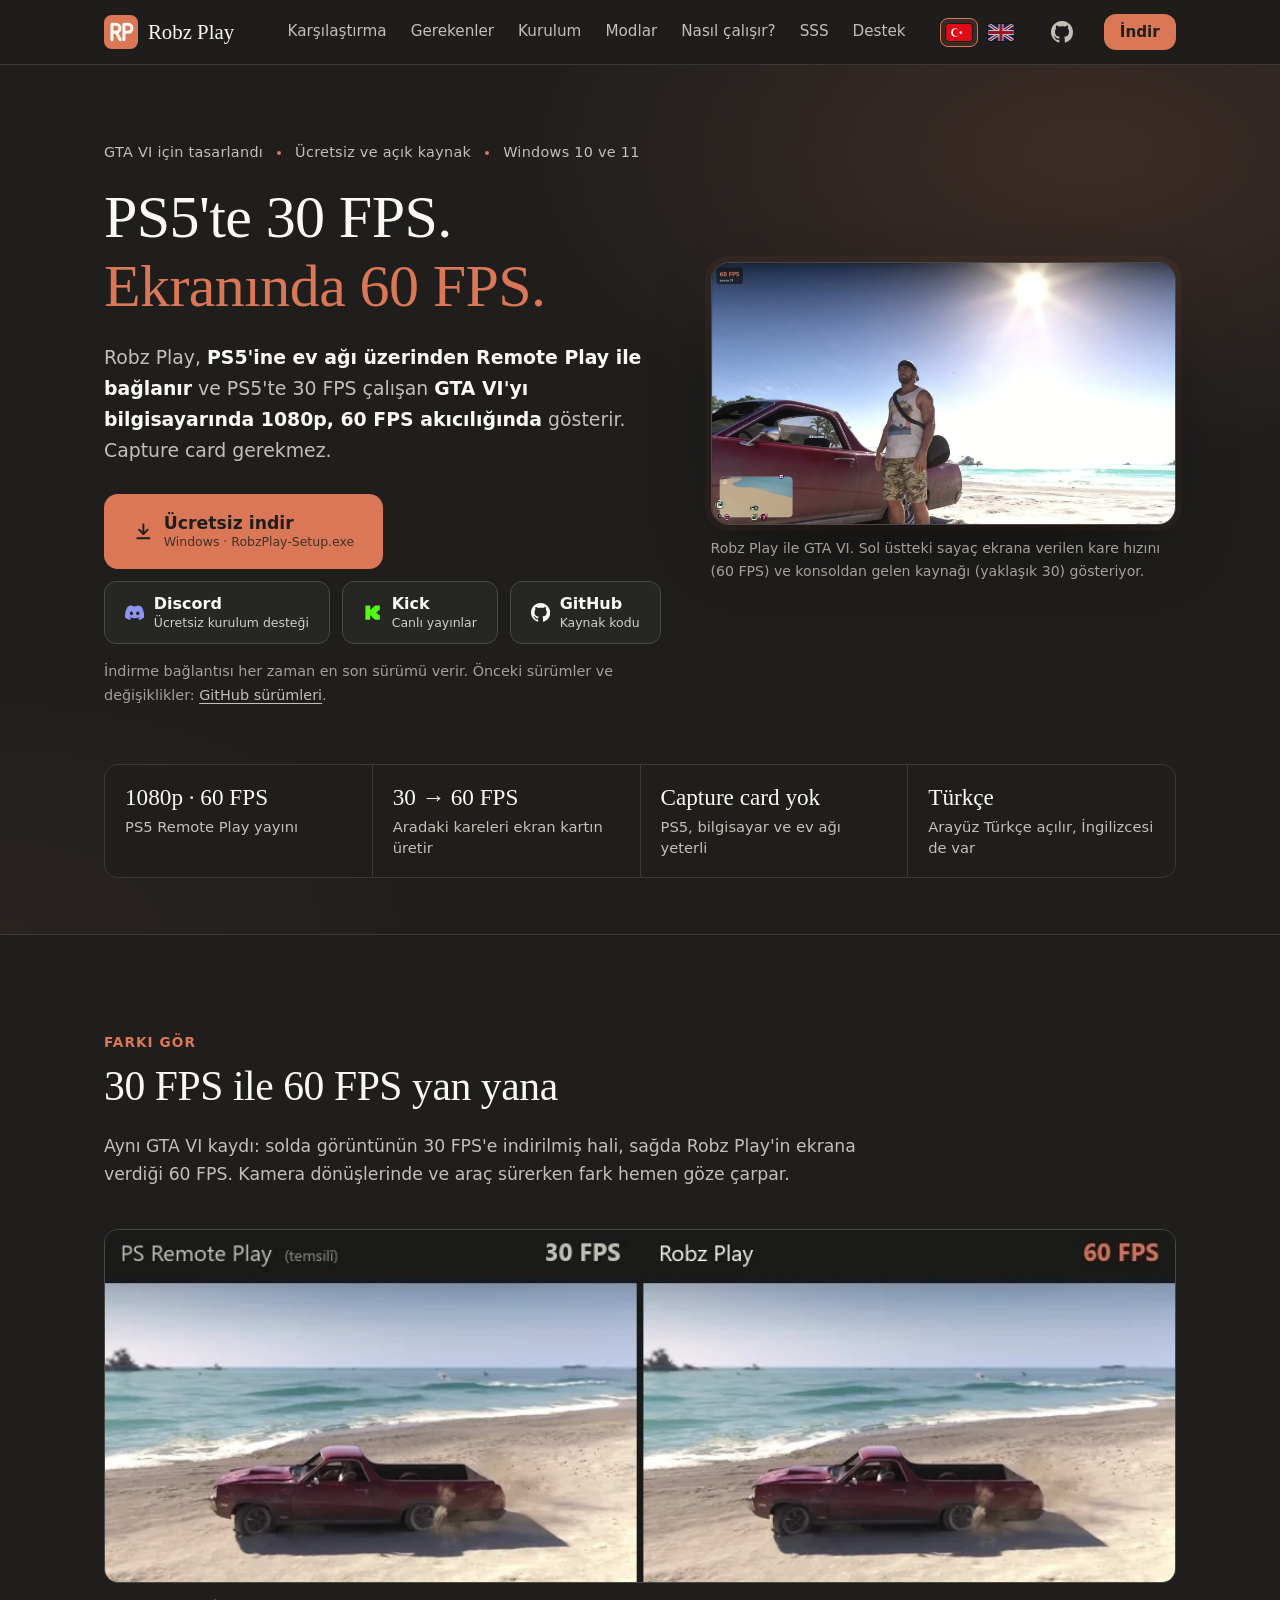
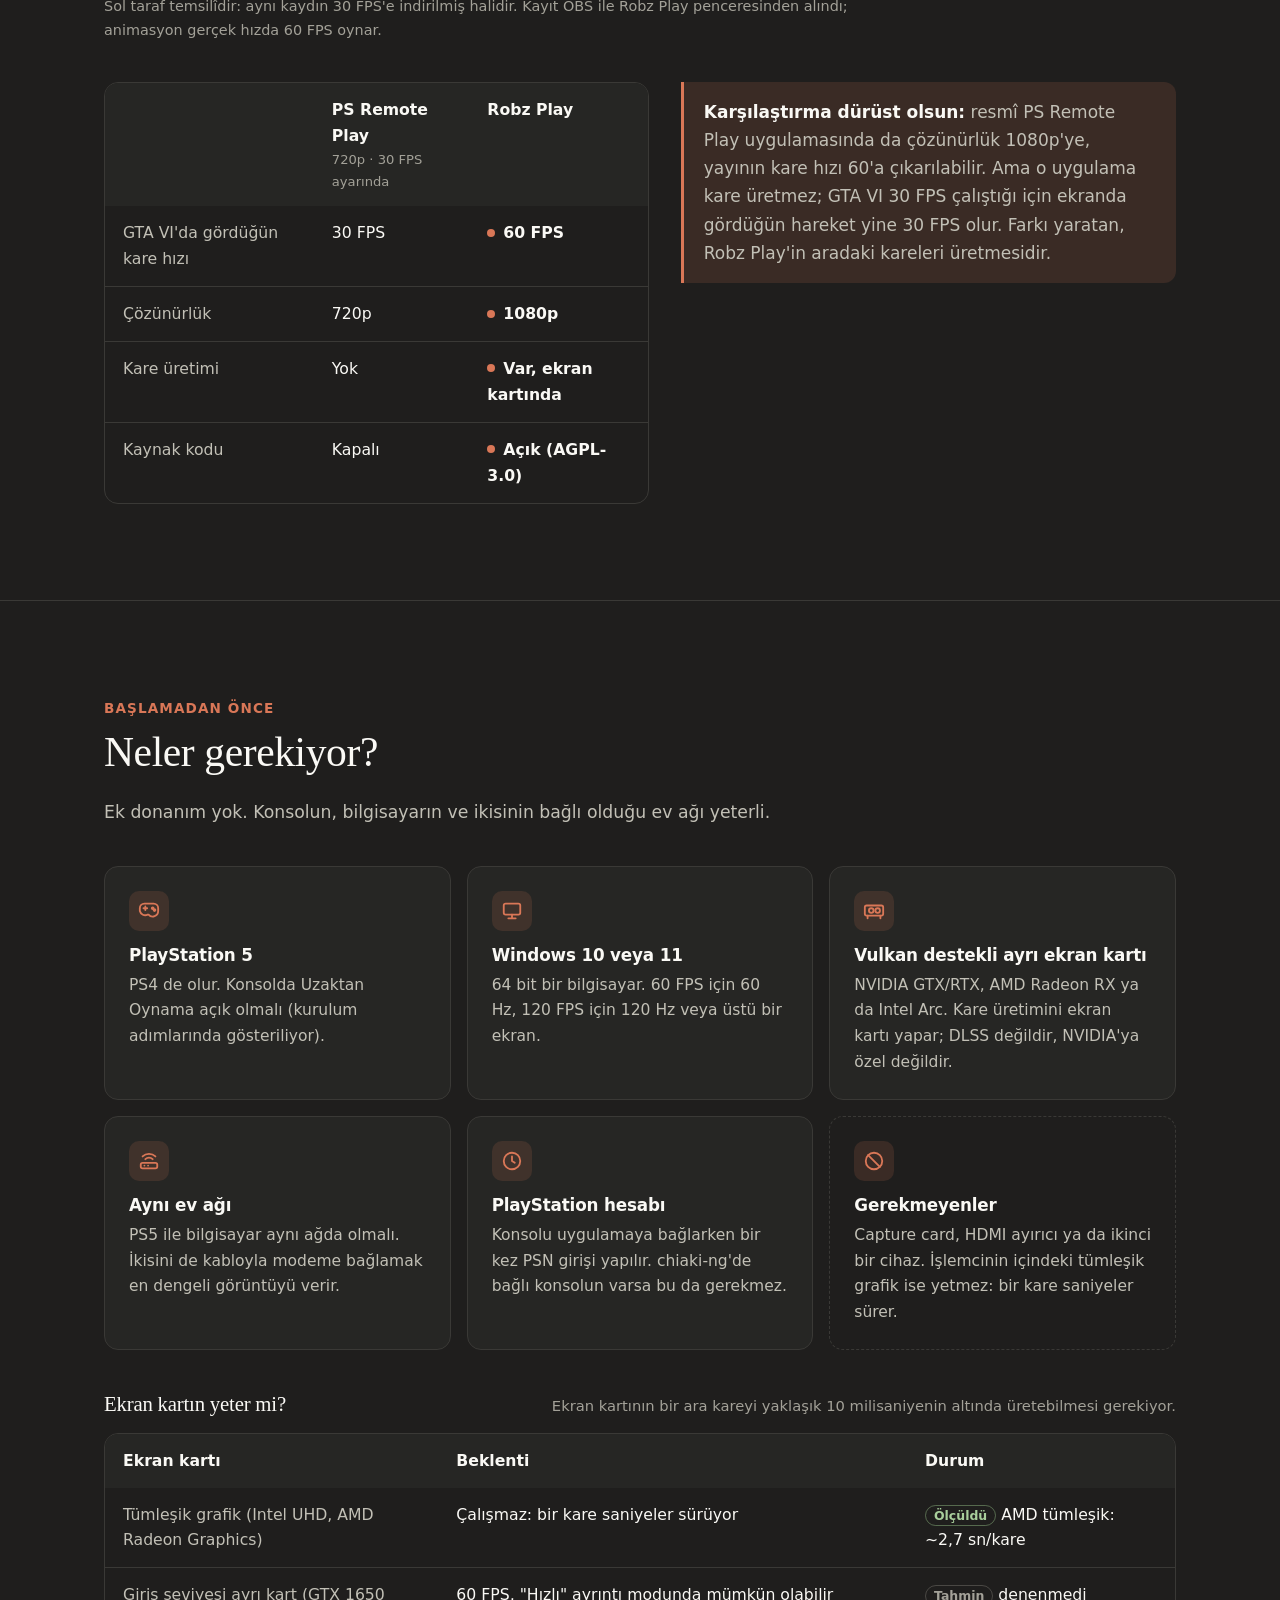
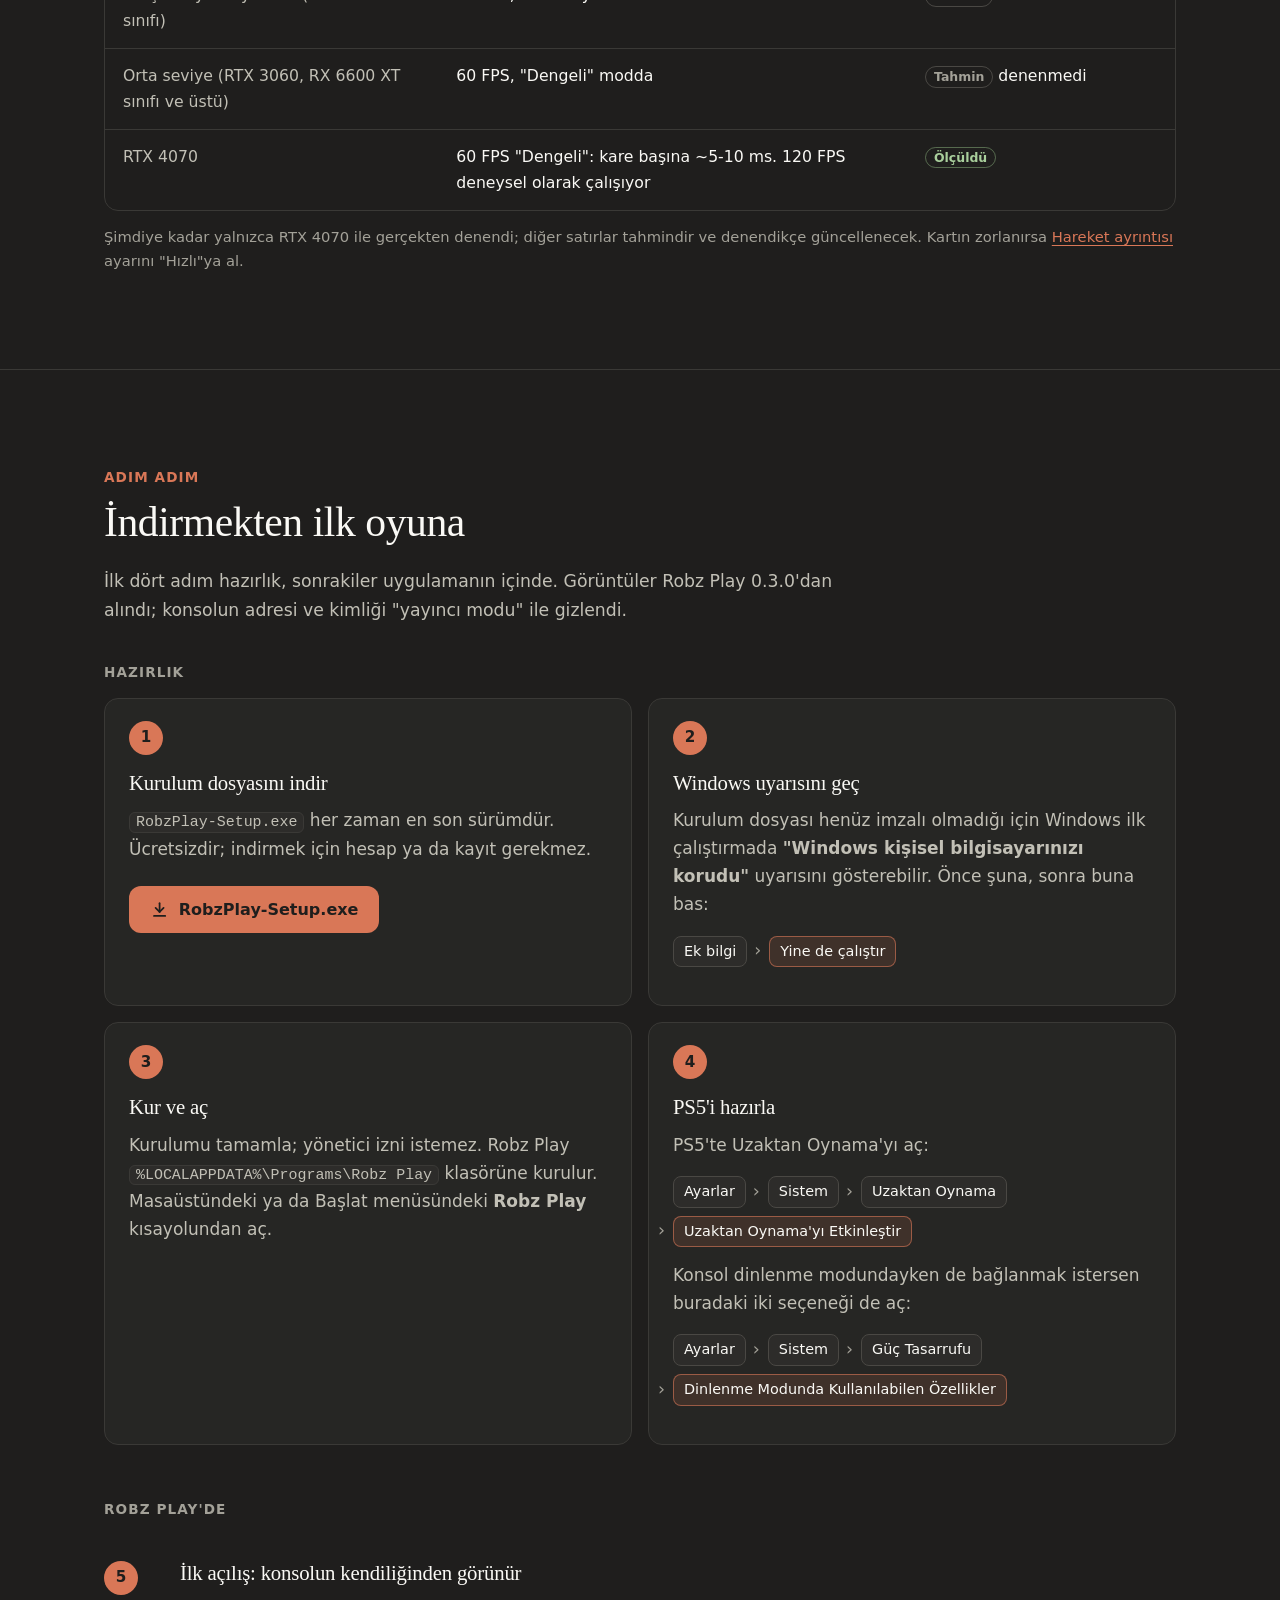
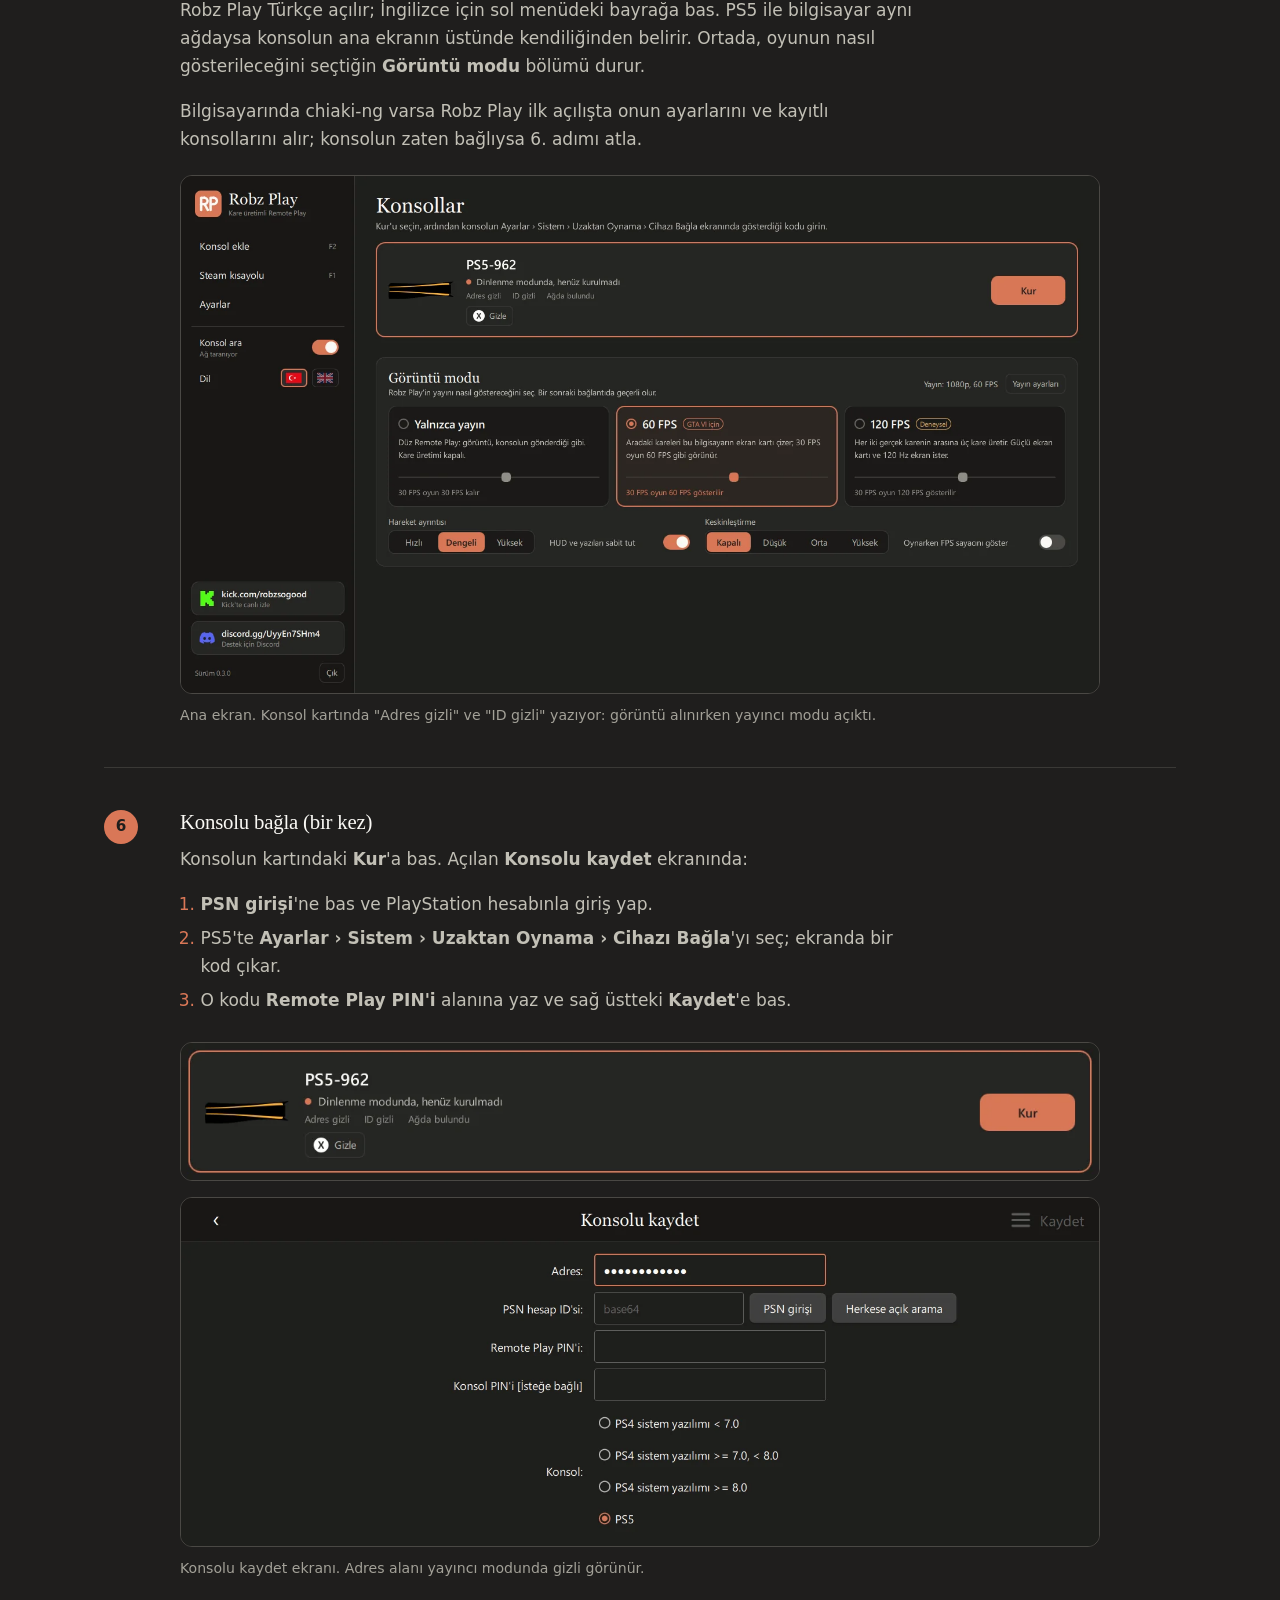
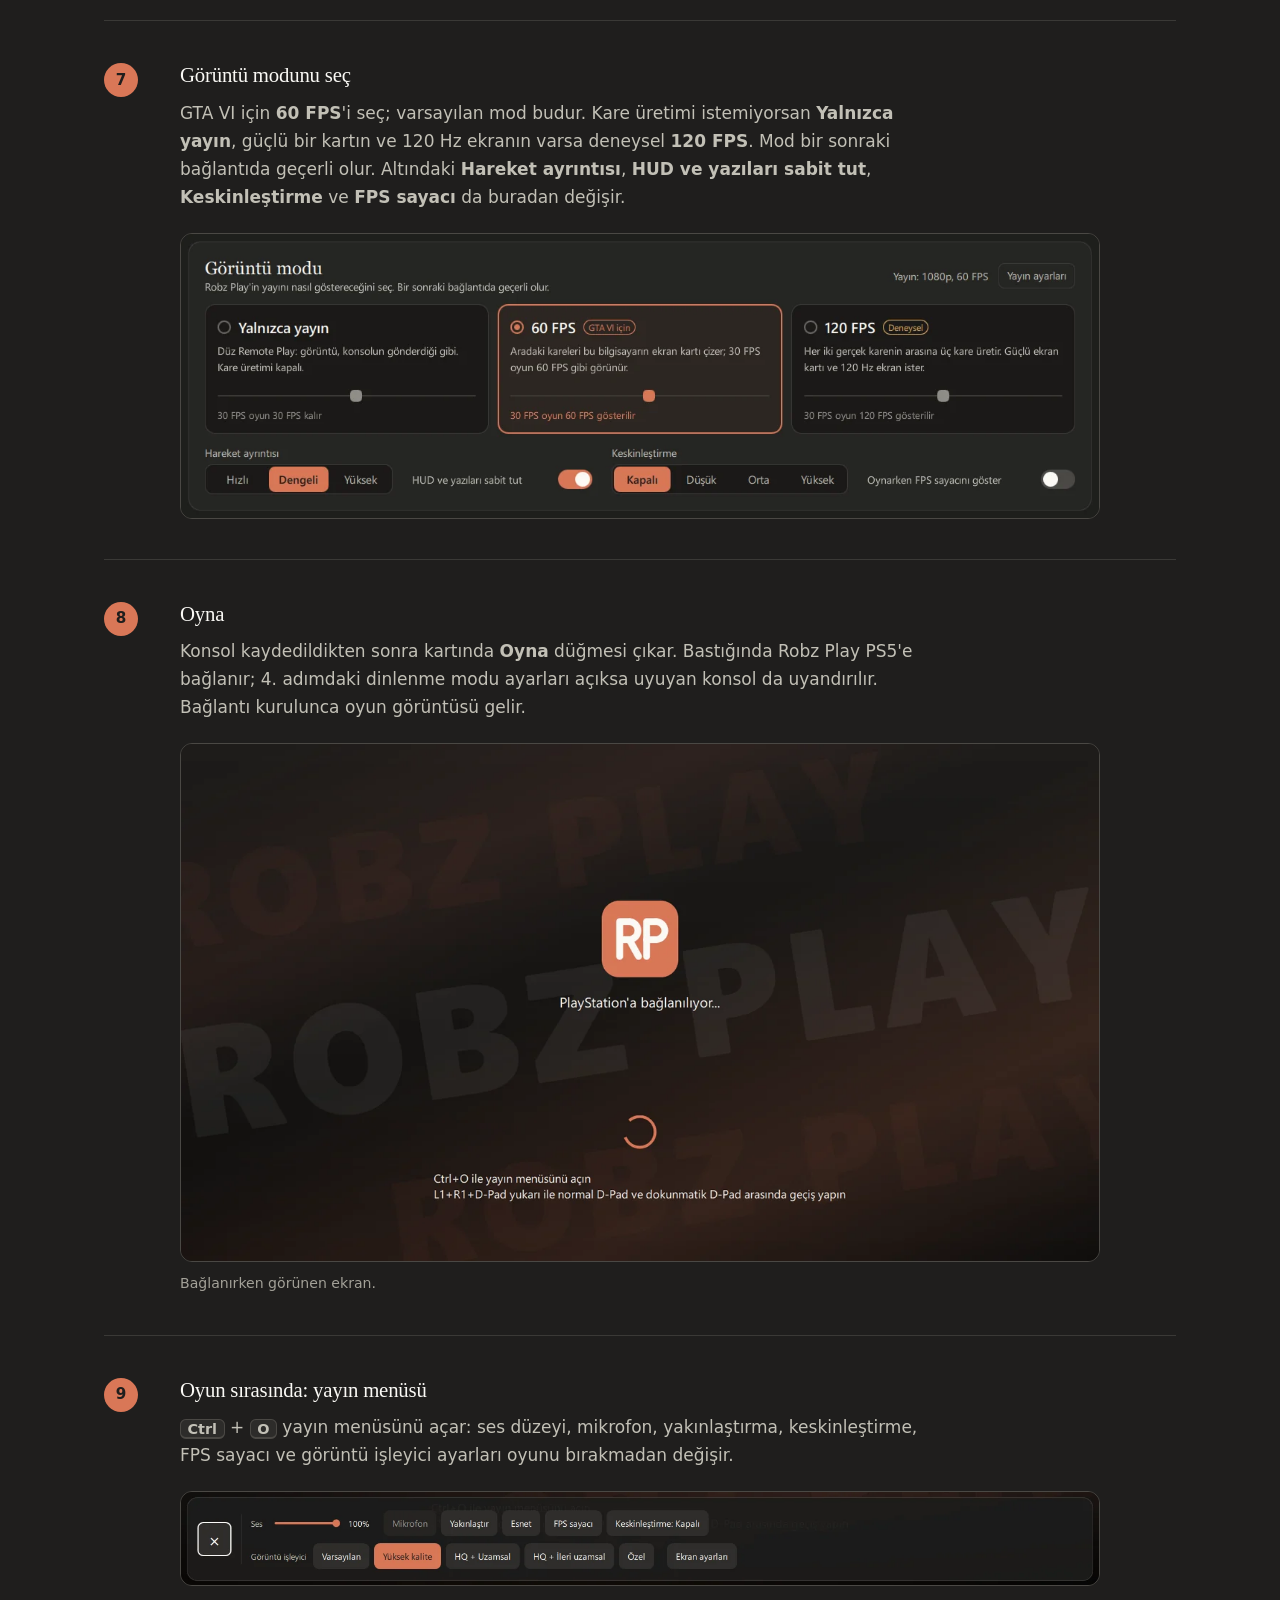
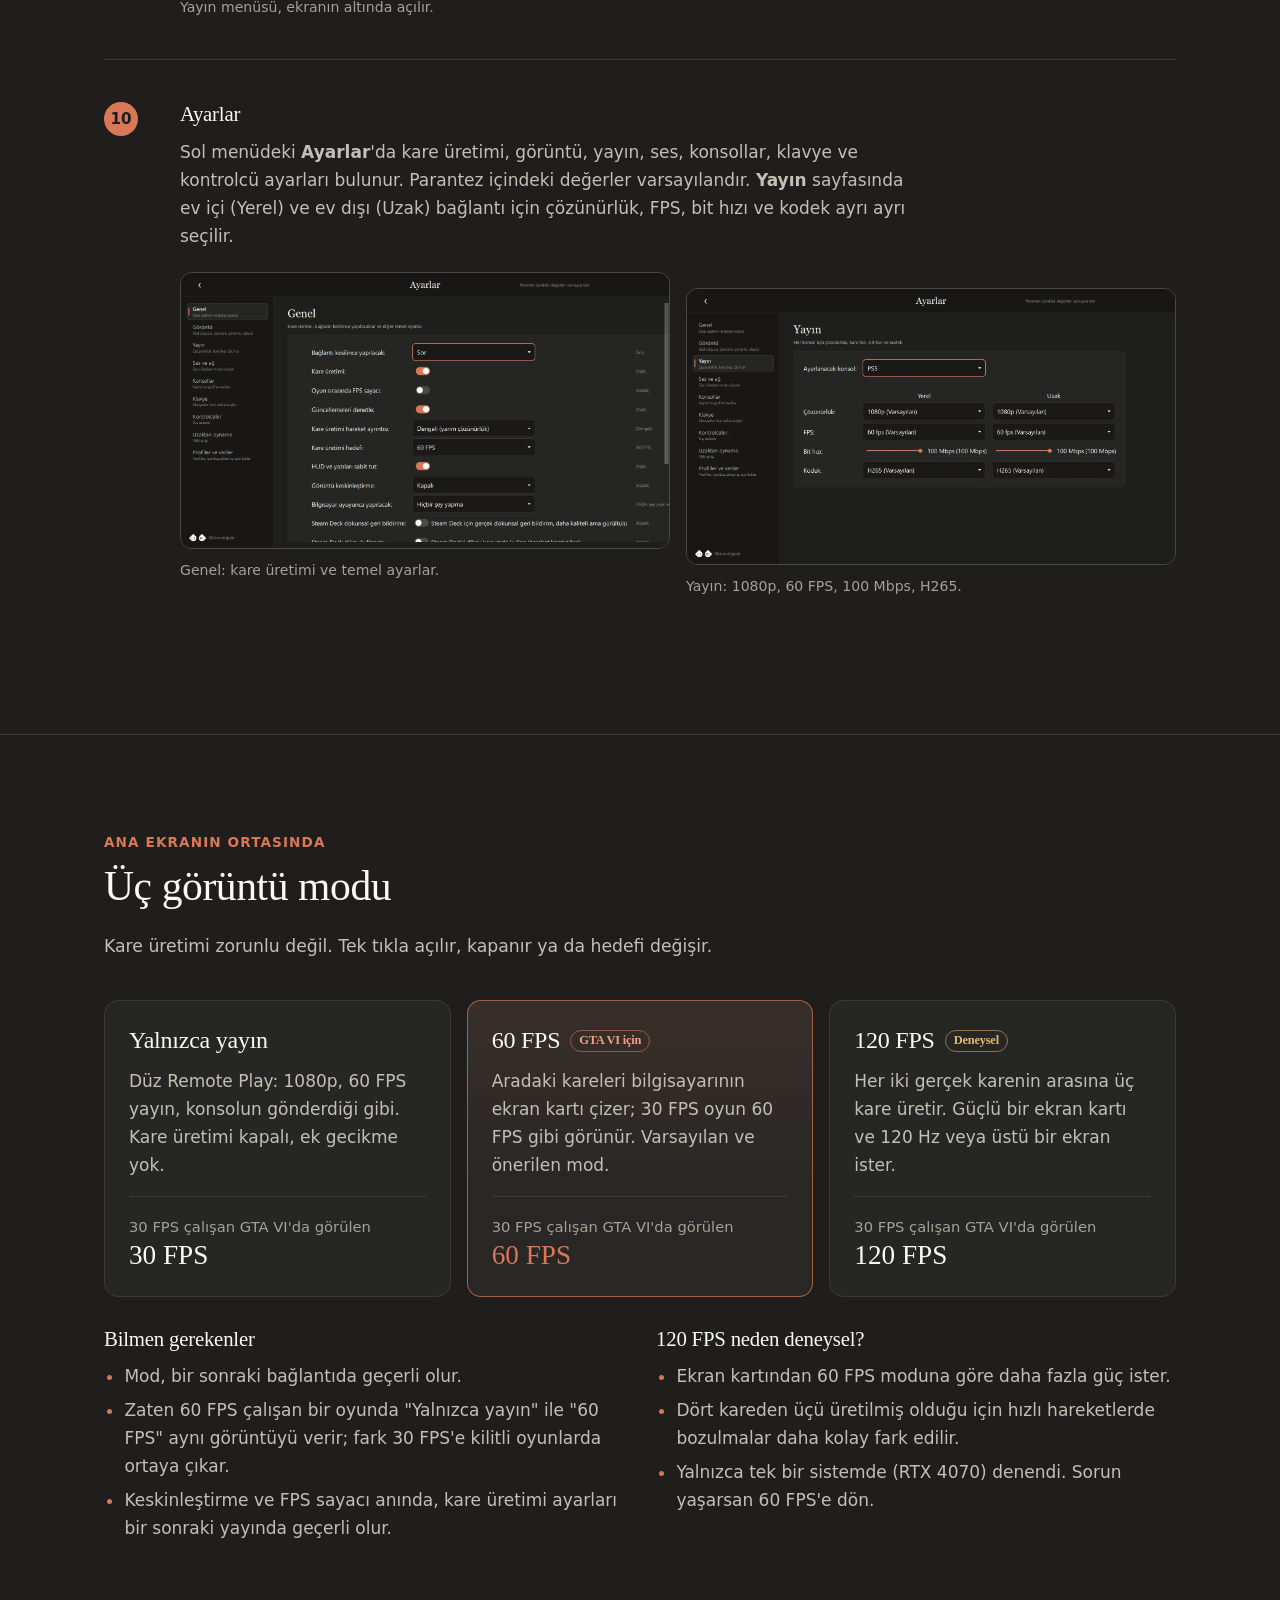
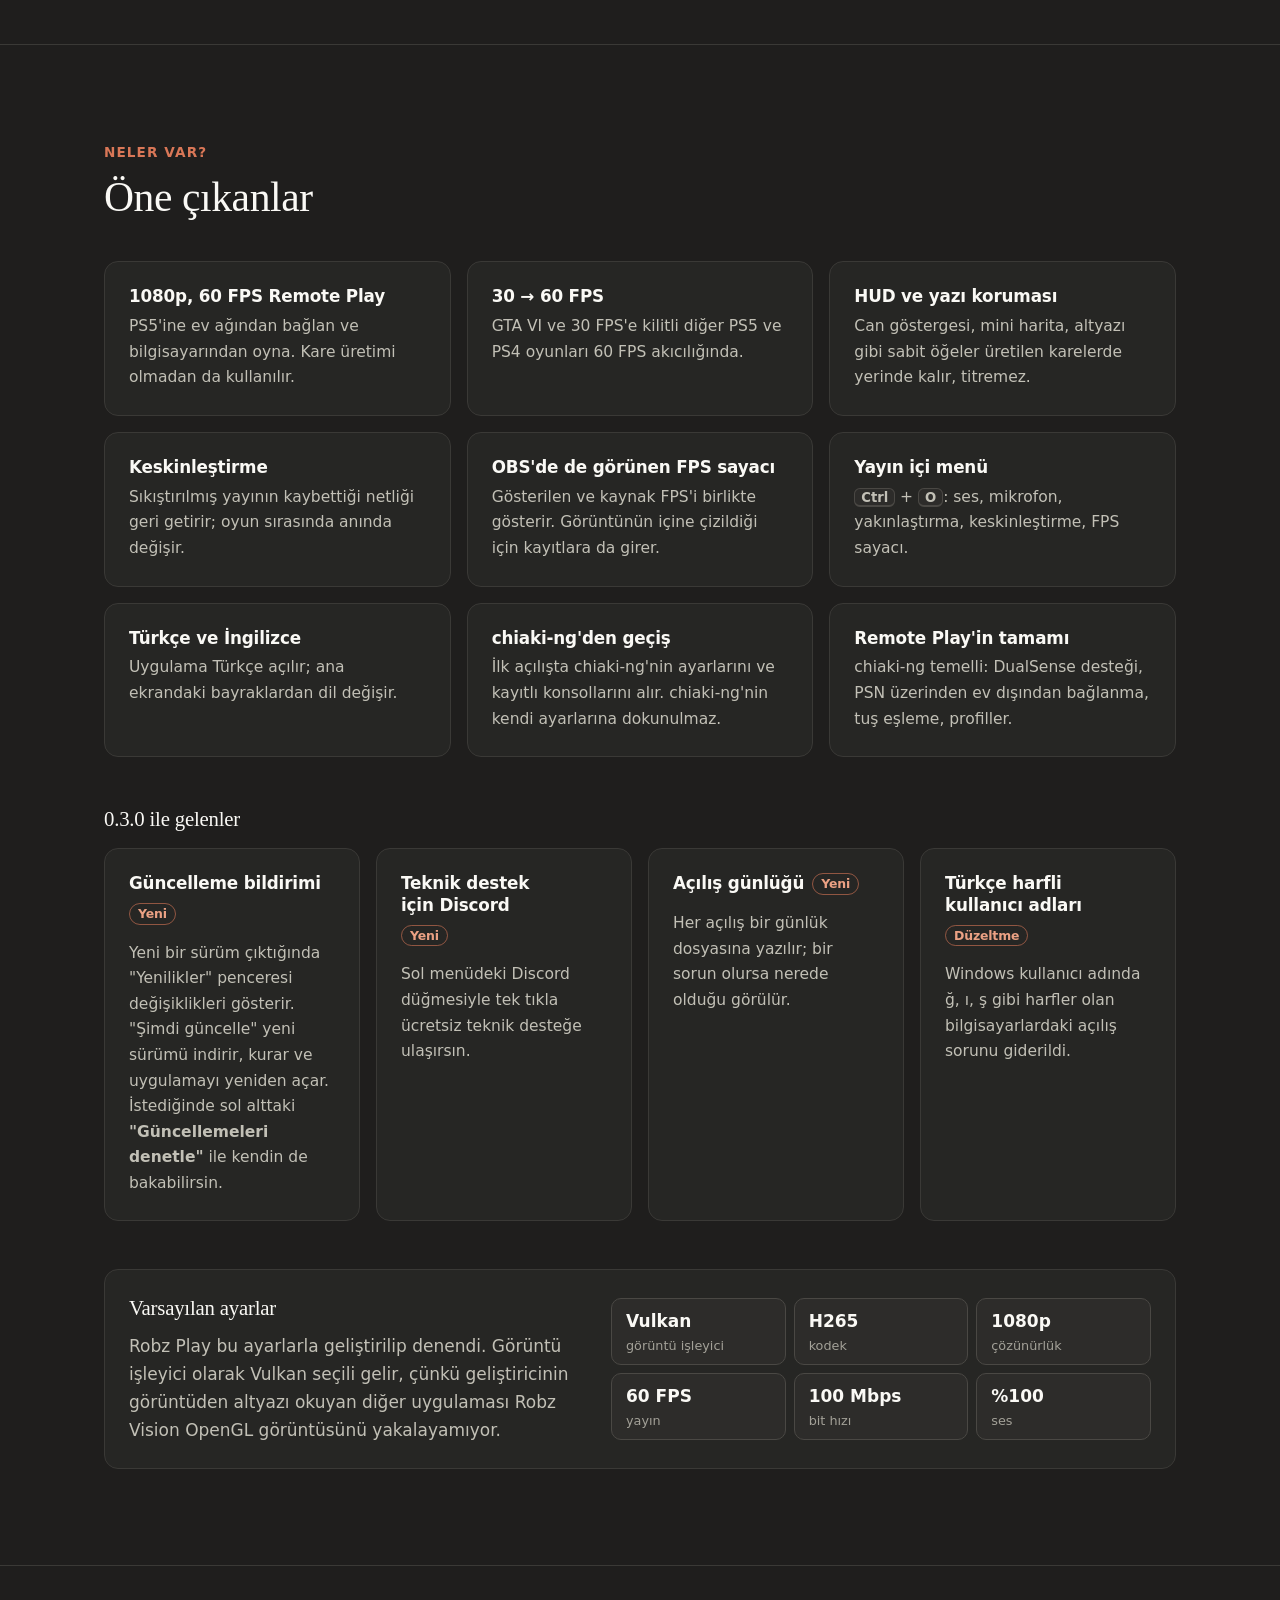
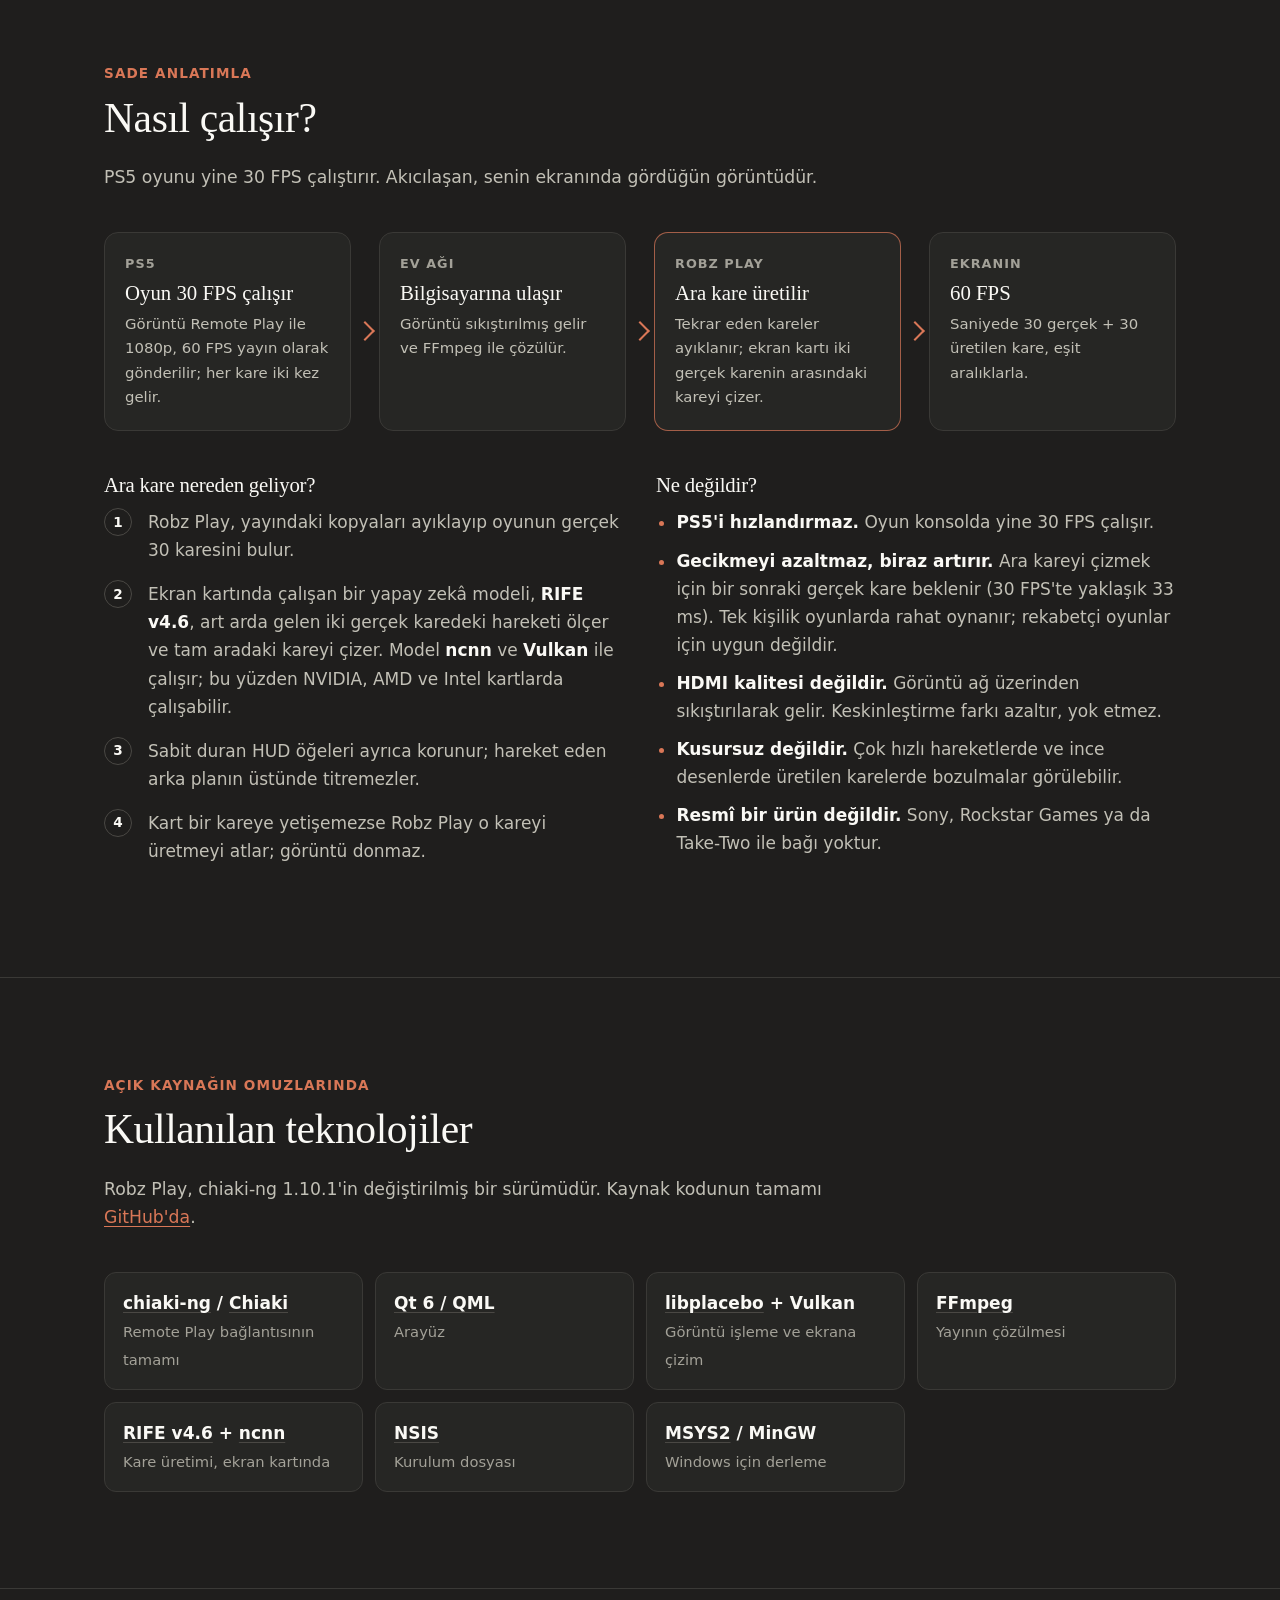
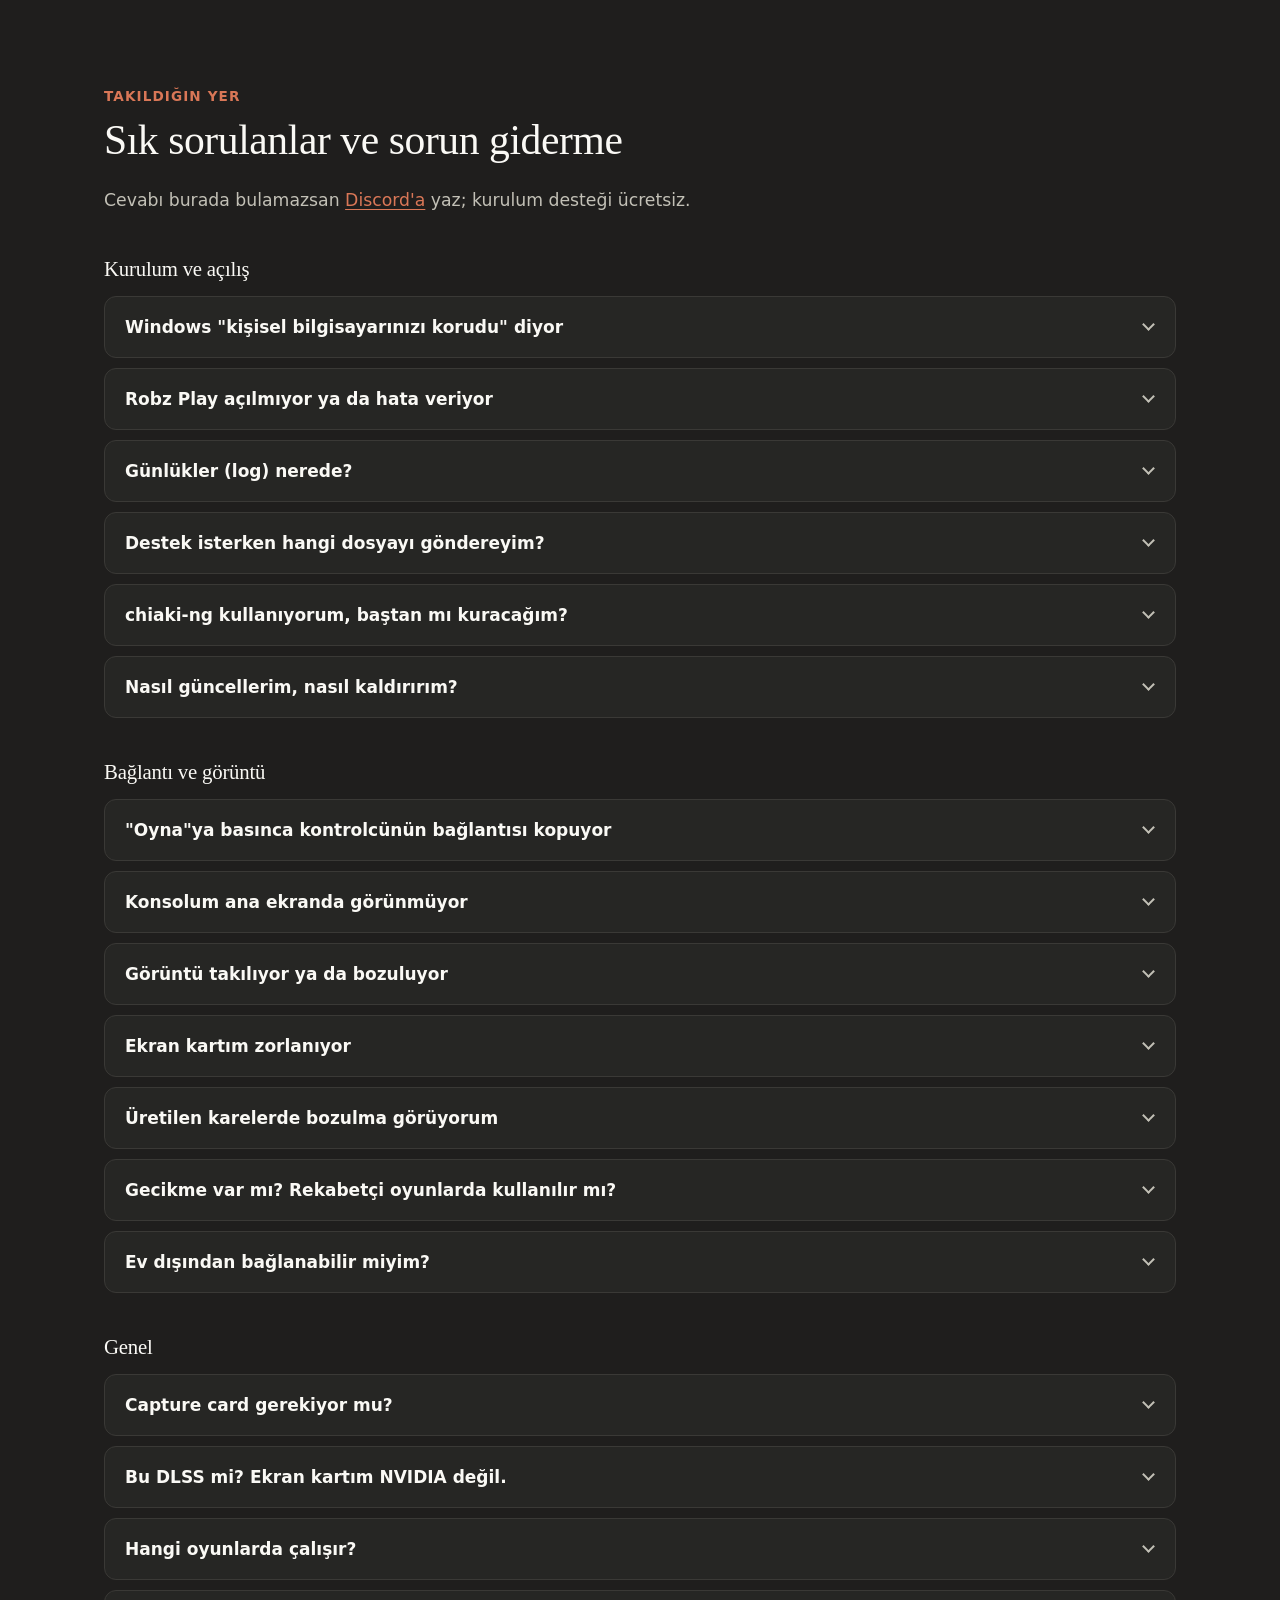
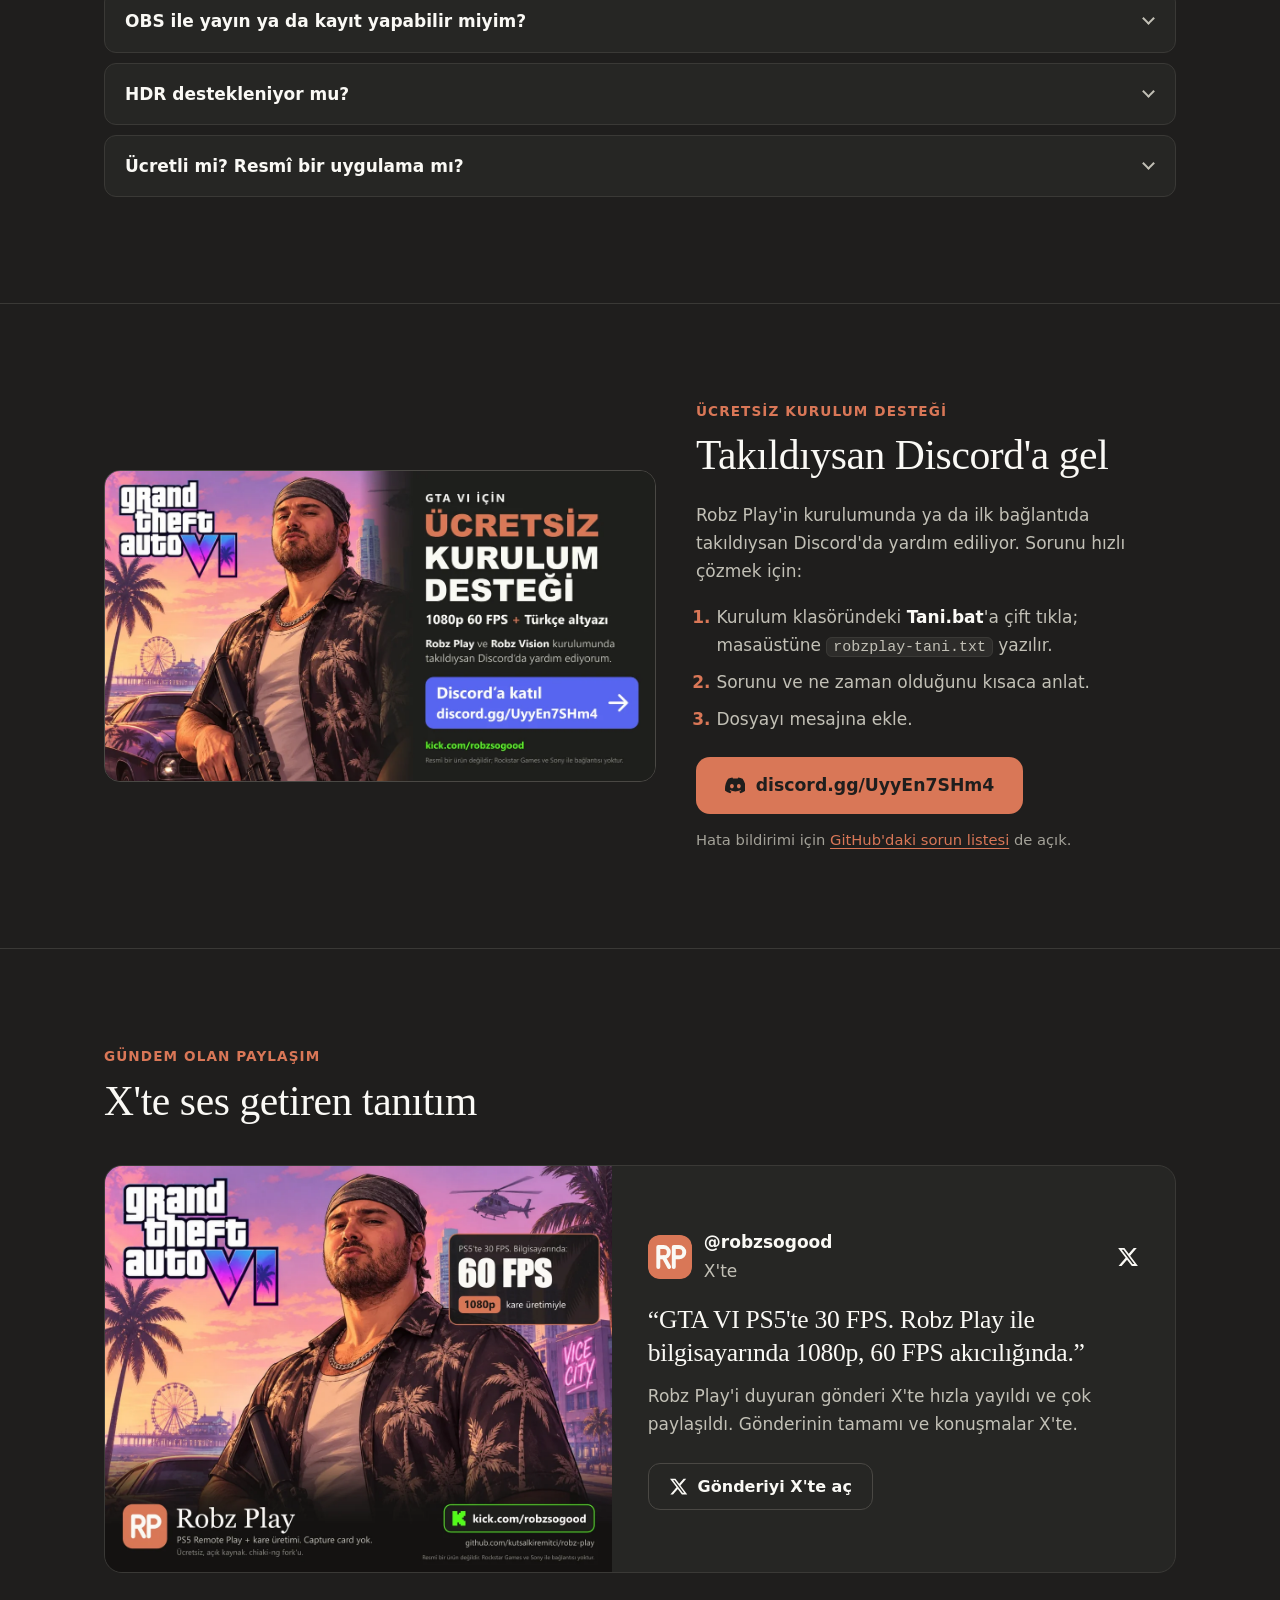
==== commit 69430497: "GitHub simgesi: üst çubukta ve giriş bölümünde depoya bağlantı" ====
--- a/index.html
+++ b/index.html
@@ -47,6 +47,7 @@
       <a href="./" lang="tr" hreflang="tr" aria-current="page" aria-label="Türkçe" title="Türkçe"><img src="img/flag-tr.svg" alt="" width="26" height="17"></a>
       <a href="en/" lang="en" hreflang="en" aria-label="English" title="English" data-lang-switch><img src="img/flag-en.svg" alt="" width="26" height="17"></a>
     </div>
+    <a class="gh-link" href="https://github.com/kutsalkiremitci/robz-play" aria-label="GitHub: Robz Play'in kaynak kodu" title="GitHub: Robz Play'in kaynak kodu"><svg viewBox="0 0 16 16" aria-hidden="true"><path fill="currentColor" d="M8 0C3.58 0 0 3.58 0 8c0 3.54 2.29 6.53 5.47 7.59.4.07.55-.17.55-.38 0-.19-.01-.82-.01-1.49-2.01.37-2.53-.49-2.69-.94-.09-.23-.48-.94-.82-1.13-.28-.15-.68-.52-.01-.53.63-.01 1.08.58 1.23.82.72 1.21 1.87.87 2.33.66.07-.52.28-.87.51-1.07-1.78-.2-3.64-.89-3.64-3.95 0-.87.31-1.59.82-2.15-.08-.2-.36-1.02.08-2.12 0 0 .67-.21 2.2.82.64-.18 1.32-.27 2-.27.68 0 1.36.09 2 .27 1.53-1.04 2.2-.82 2.2-.82.44 1.1.16 1.92.08 2.12.51.56.82 1.27.82 2.15 0 3.07-1.87 3.75-3.65 3.95.29.25.54.73.54 1.48 0 1.07-.01 1.93-.01 2.2 0 .21.15.46.55.38A8.013 8.013 0 0 0 16 8c0-4.42-3.58-8-8-8z"/></svg></a>
     <a class="btn btn-primary" href="https://github.com/kutsalkiremitci/robz-play/releases/latest/download/RobzPlay-Setup.exe">İndir</a>
   </div>
 </header>
@@ -74,6 +75,10 @@
           <a class="btn btn-kick" href="https://kick.com/robzsogood">
             <svg viewBox="0 0 24 24" aria-hidden="true"><path fill="currentColor" d="M3 3h6v5h2V6h2V4h2V3h6v6h-2v2h-2v2h2v2h2v6h-6v-1h-2v-2h-2v-2H9v5H3z"/></svg>
             <span class="stack">Kick<small>Canlı yayınlar</small></span>
+          </a>
+          <a class="btn btn-github" href="https://github.com/kutsalkiremitci/robz-play">
+            <svg viewBox="0 0 16 16" aria-hidden="true"><path fill="currentColor" d="M8 0C3.58 0 0 3.58 0 8c0 3.54 2.29 6.53 5.47 7.59.4.07.55-.17.55-.38 0-.19-.01-.82-.01-1.49-2.01.37-2.53-.49-2.69-.94-.09-.23-.48-.94-.82-1.13-.28-.15-.68-.52-.01-.53.63-.01 1.08.58 1.23.82.72 1.21 1.87.87 2.33.66.07-.52.28-.87.51-1.07-1.78-.2-3.64-.89-3.64-3.95 0-.87.31-1.59.82-2.15-.08-.2-.36-1.02.08-2.12 0 0 .67-.21 2.2.82.64-.18 1.32-.27 2-.27.68 0 1.36.09 2 .27 1.53-1.04 2.2-.82 2.2-.82.44 1.1.16 1.92.08 2.12.51.56.82 1.27.82 2.15 0 3.07-1.87 3.75-3.65 3.95.29.25.54.73.54 1.48 0 1.07-.01 1.93-.01 2.2 0 .21.15.46.55.38A8.013 8.013 0 0 0 16 8c0-4.42-3.58-8-8-8z"/></svg>
+            <span class="stack">GitHub<small>Kaynak kodu</small></span>
           </a>
           </div>
         </div>
--- a/css/site.css
+++ b/css/site.css
@@ -128,6 +128,17 @@
 .lang a[aria-current] { opacity: 1; border-color: var(--accent); background: var(--accent-soft); }
 .lang img { width: 26px; height: 17px; border-radius: 3px; box-shadow: 0 0 0 1px rgba(0, 0, 0, 0.35); }
 
+/* Depoya giden GitHub simgesi */
+.gh-link {
+  display: inline-flex; align-items: center; justify-content: center; flex: none;
+  width: 36px; height: 36px; border-radius: 8px;
+  border: 1px solid transparent;
+  color: var(--muted);
+  transition: color 0.15s, background-color 0.15s;
+}
+.gh-link:hover { color: var(--text); background: var(--surface); }
+.gh-link svg { width: 22px; height: 22px; }
+
 /* ---------- Düğmeler ---------- */
 .btn {
   display: inline-flex; align-items: center; justify-content: center; gap: 0.6em;
@@ -149,6 +160,7 @@
 .btn .stack { display: flex; flex-direction: column; align-items: flex-start; text-align: left; }
 .btn-discord svg { color: #8C95F5; }
 .btn-kick svg { color: #53FC18; }
+.btn-github svg { color: var(--text); }
 
 /* ---------- Giriş ---------- */
 .hero {
@@ -531,6 +543,7 @@
   .topbar .wrap { gap: 8px; }
   .topbar .btn { padding: 0.5em 0.8em; }
   .lang a { padding: 4px; }
+  .gh-link { width: 32px; }
 }
 @media (max-width: 350px) {
   .topbar .brand { font-size: 0; gap: 0; }
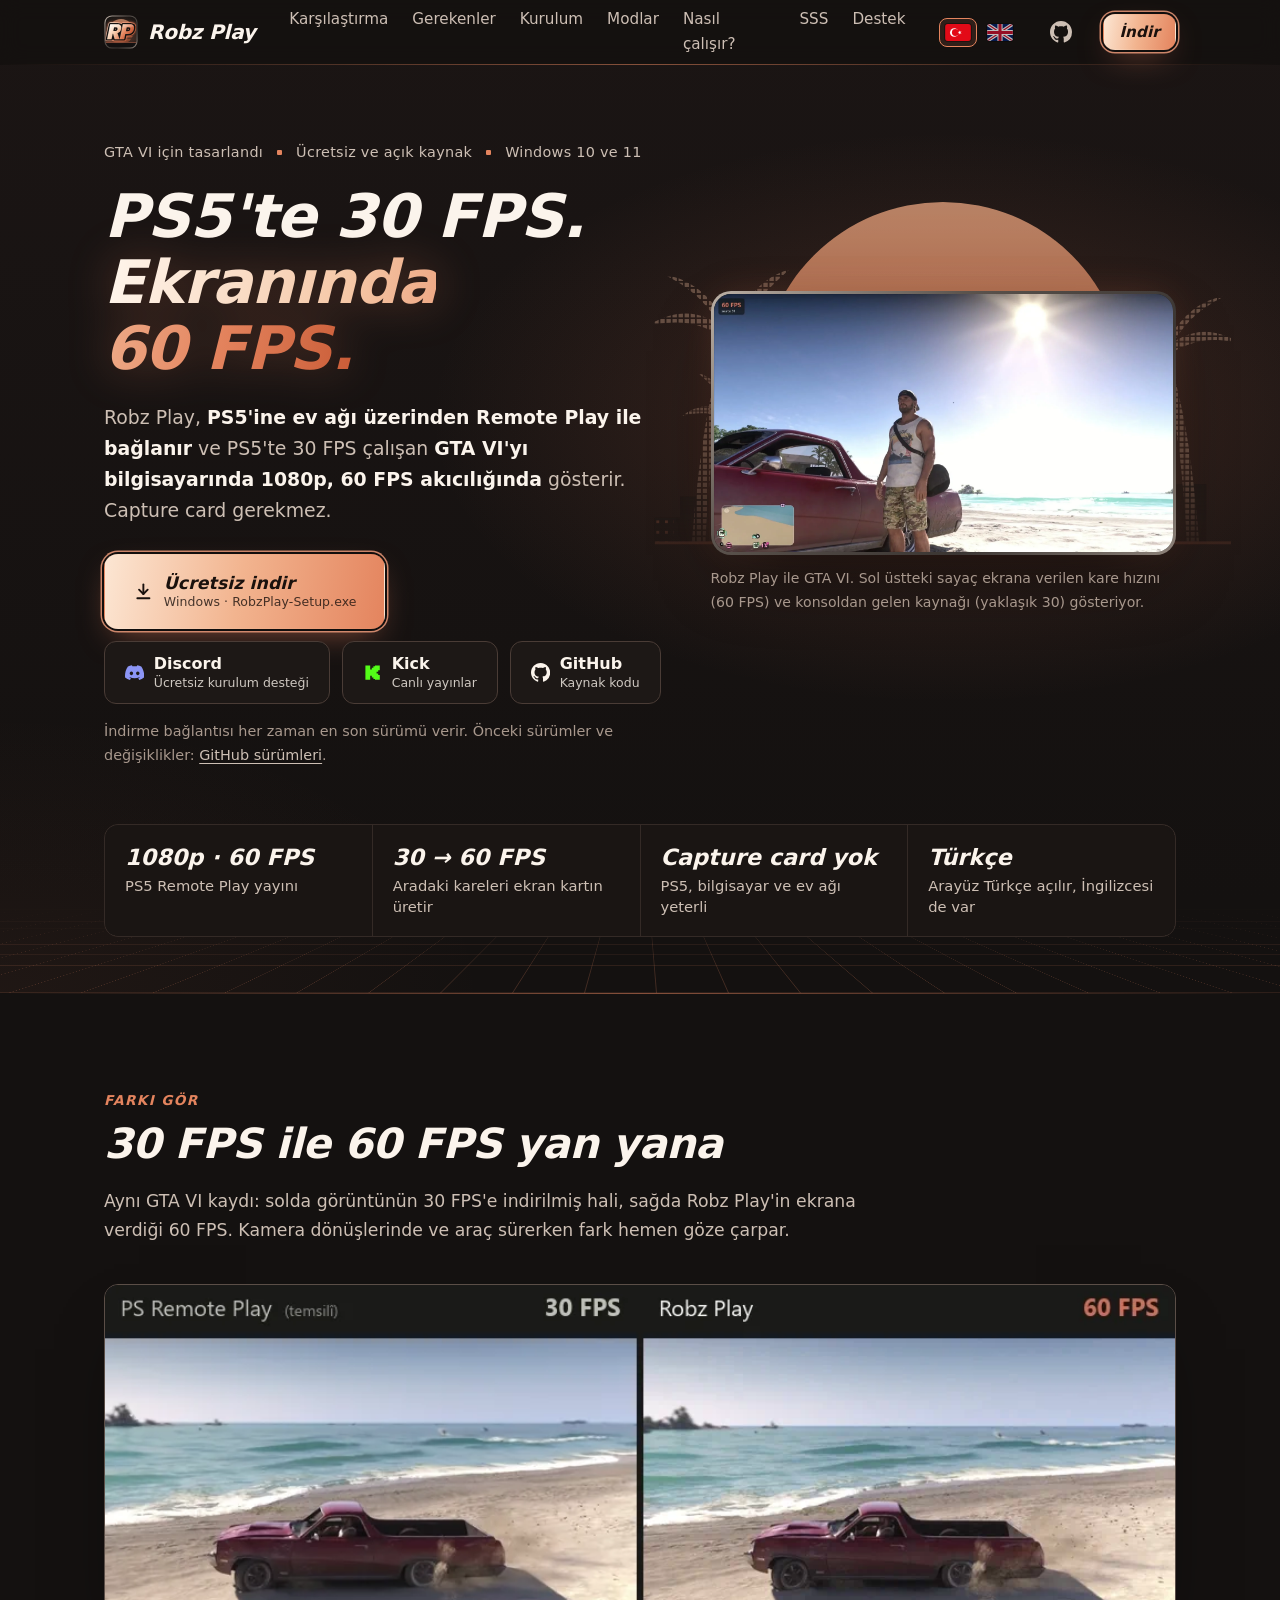
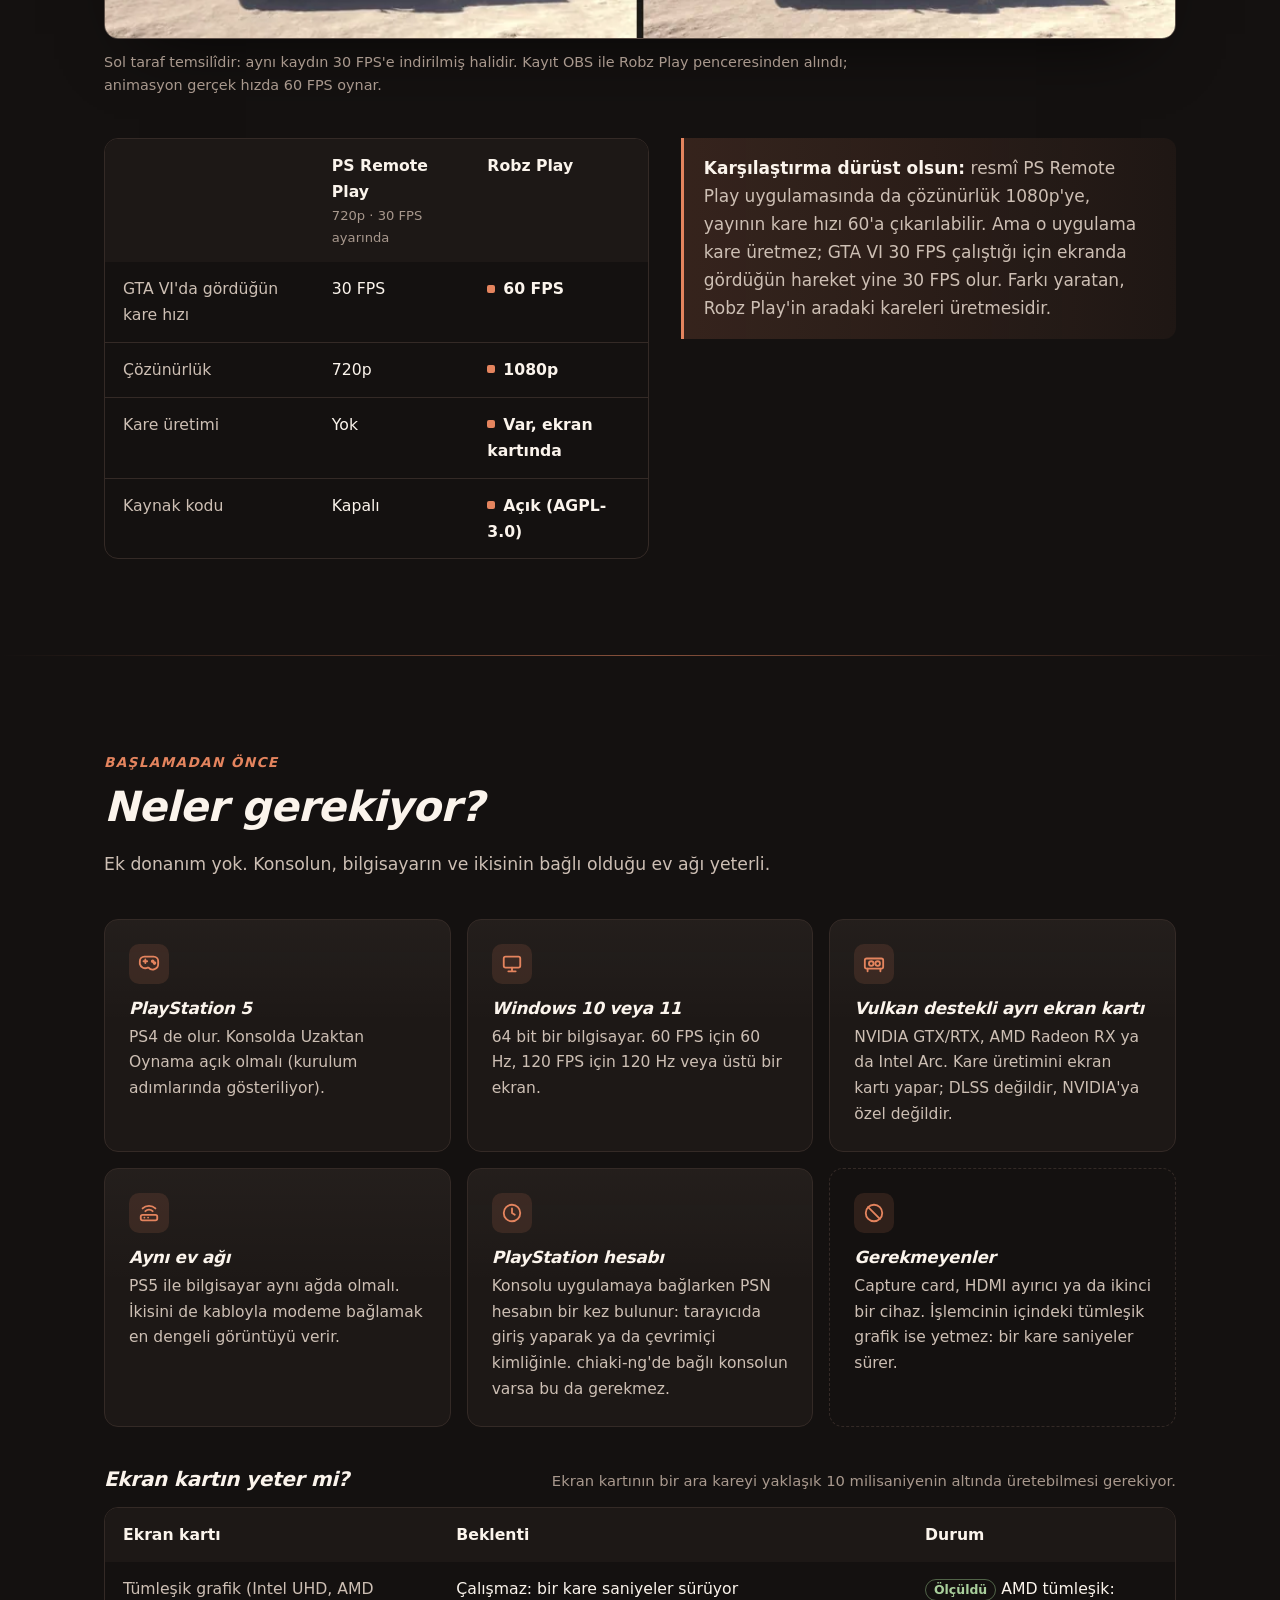
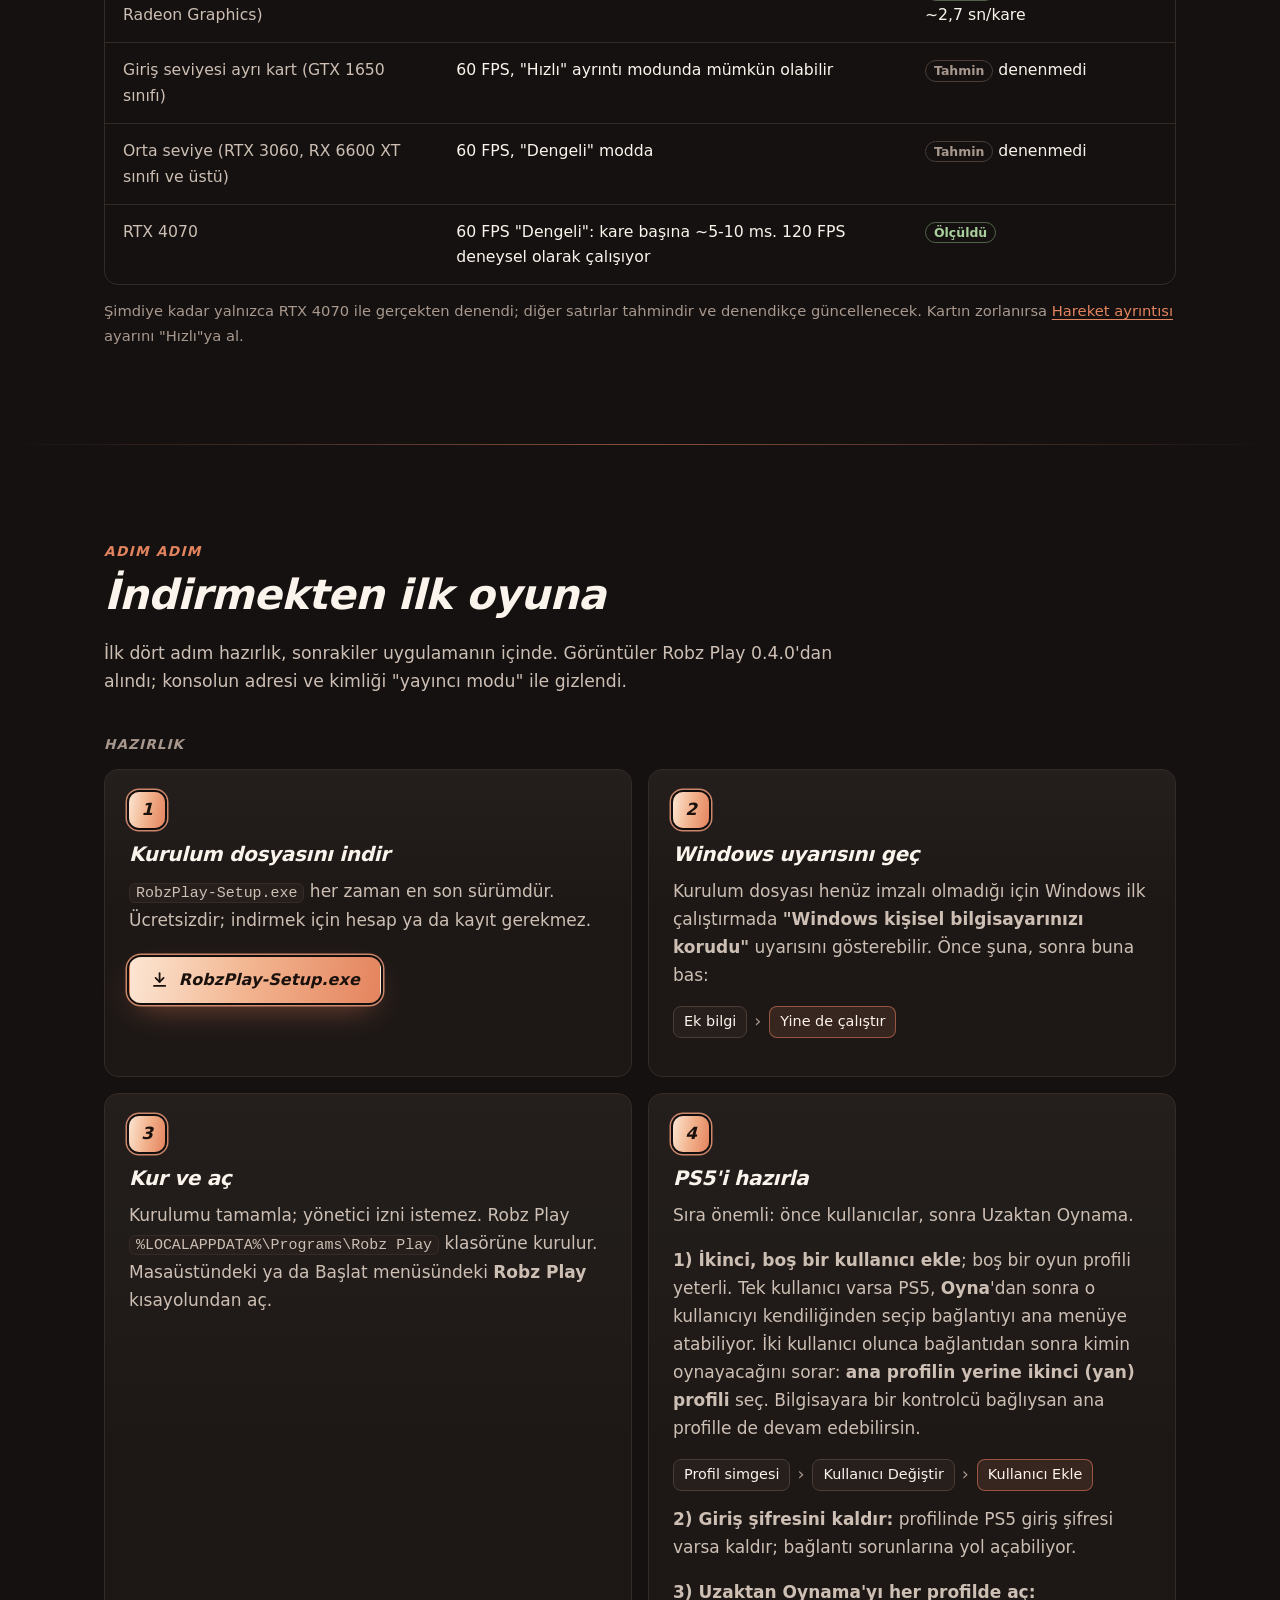
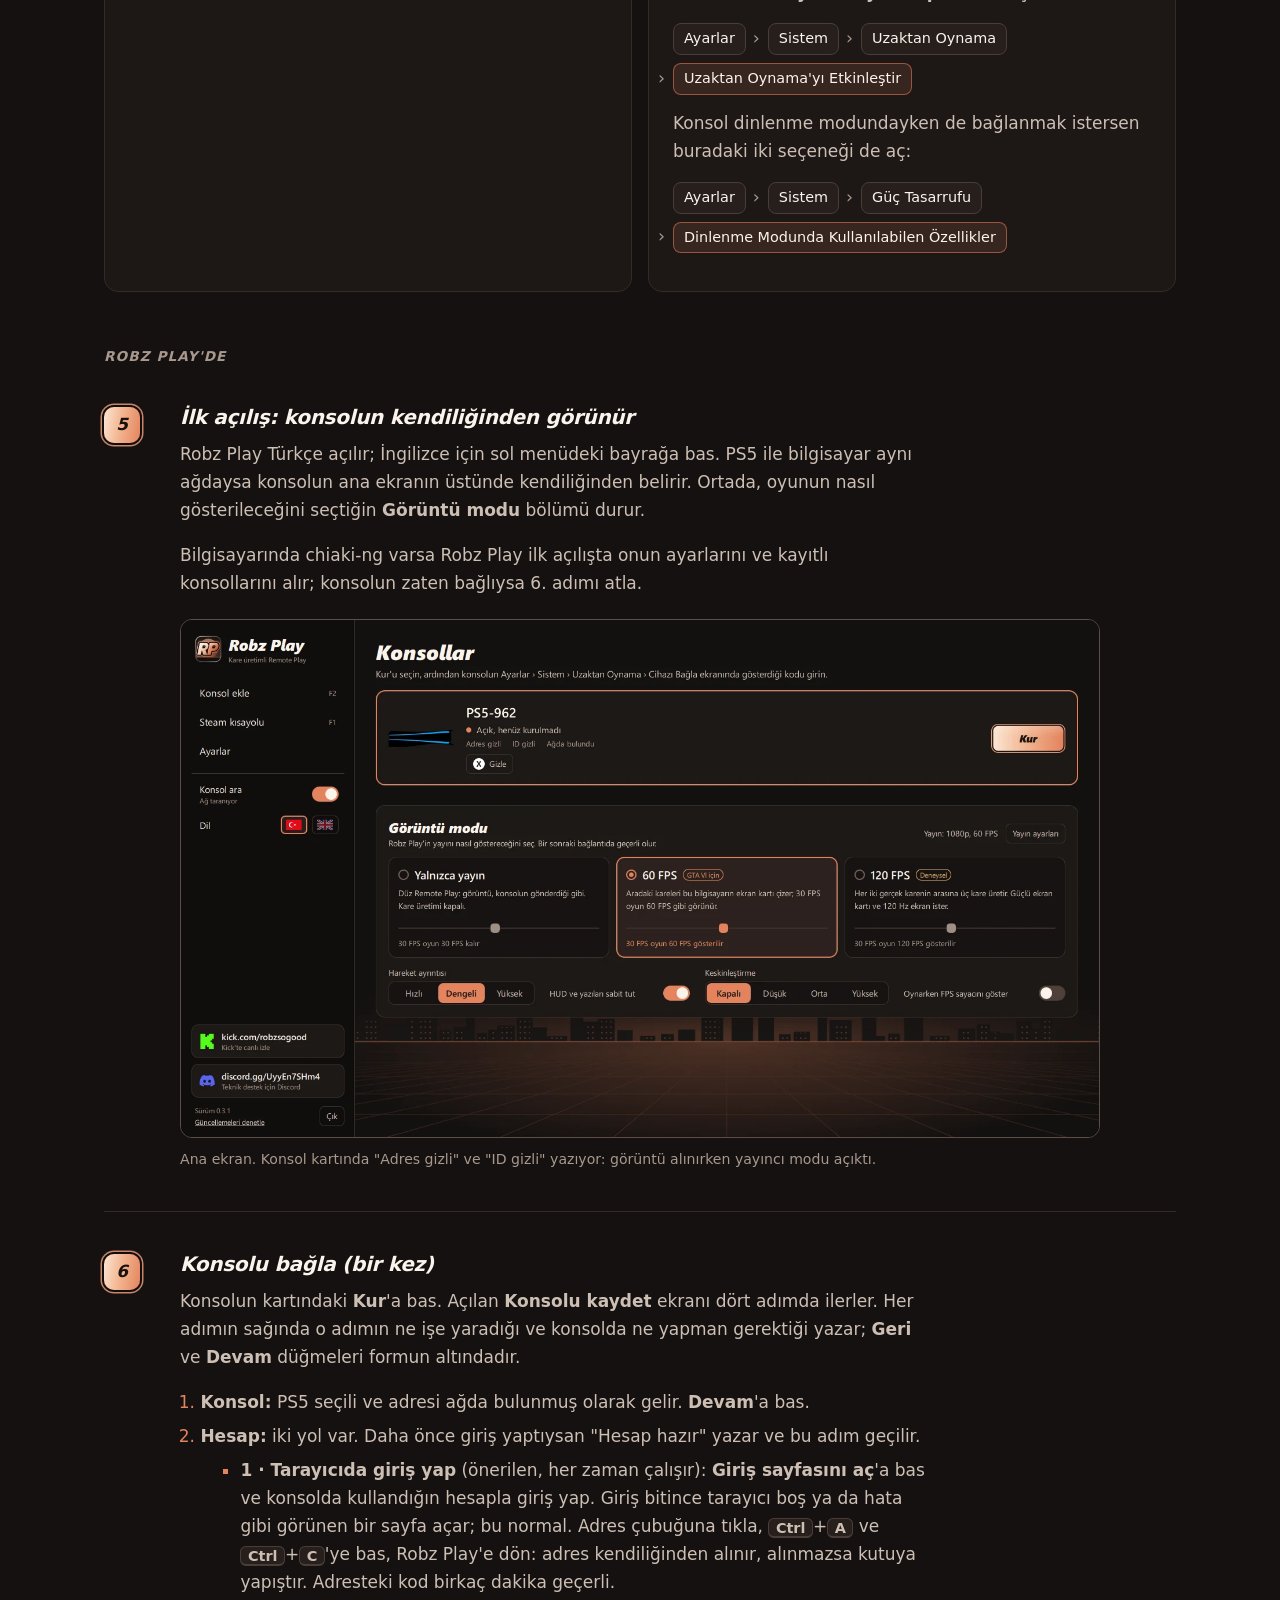
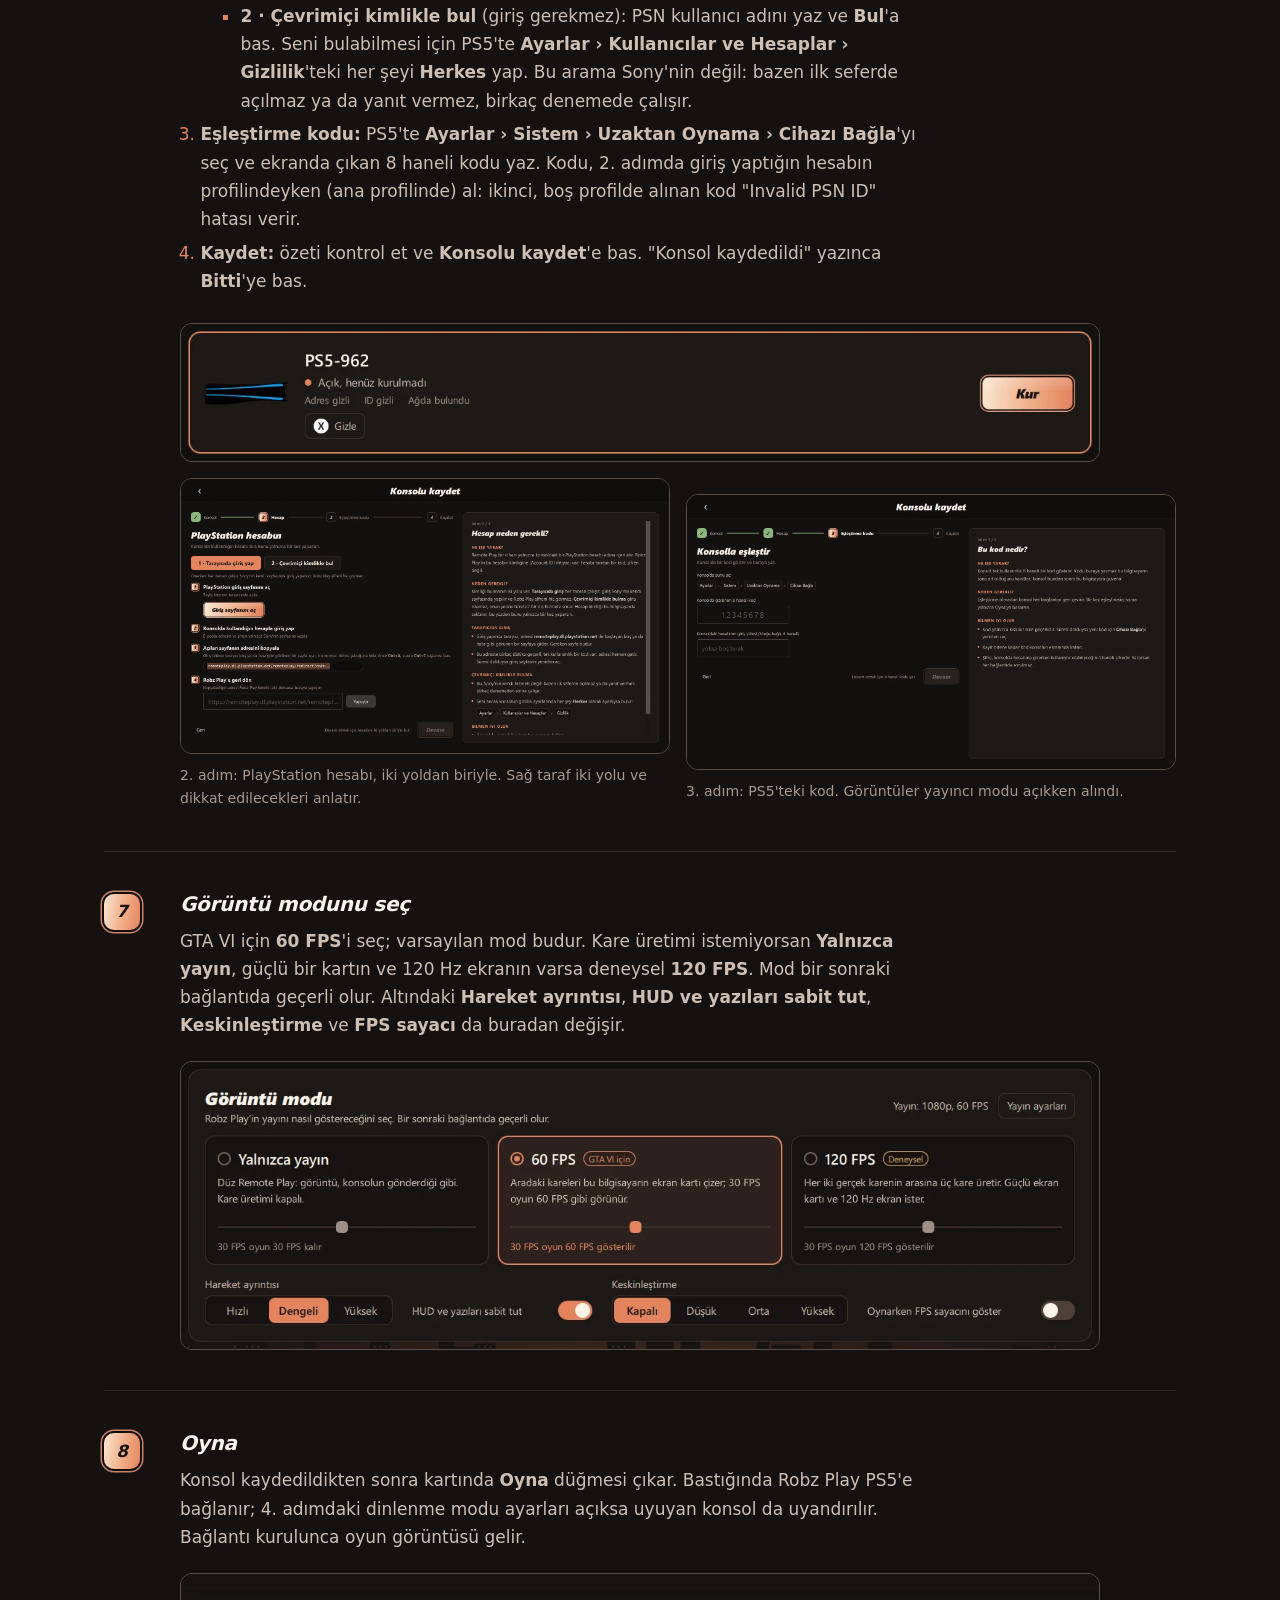
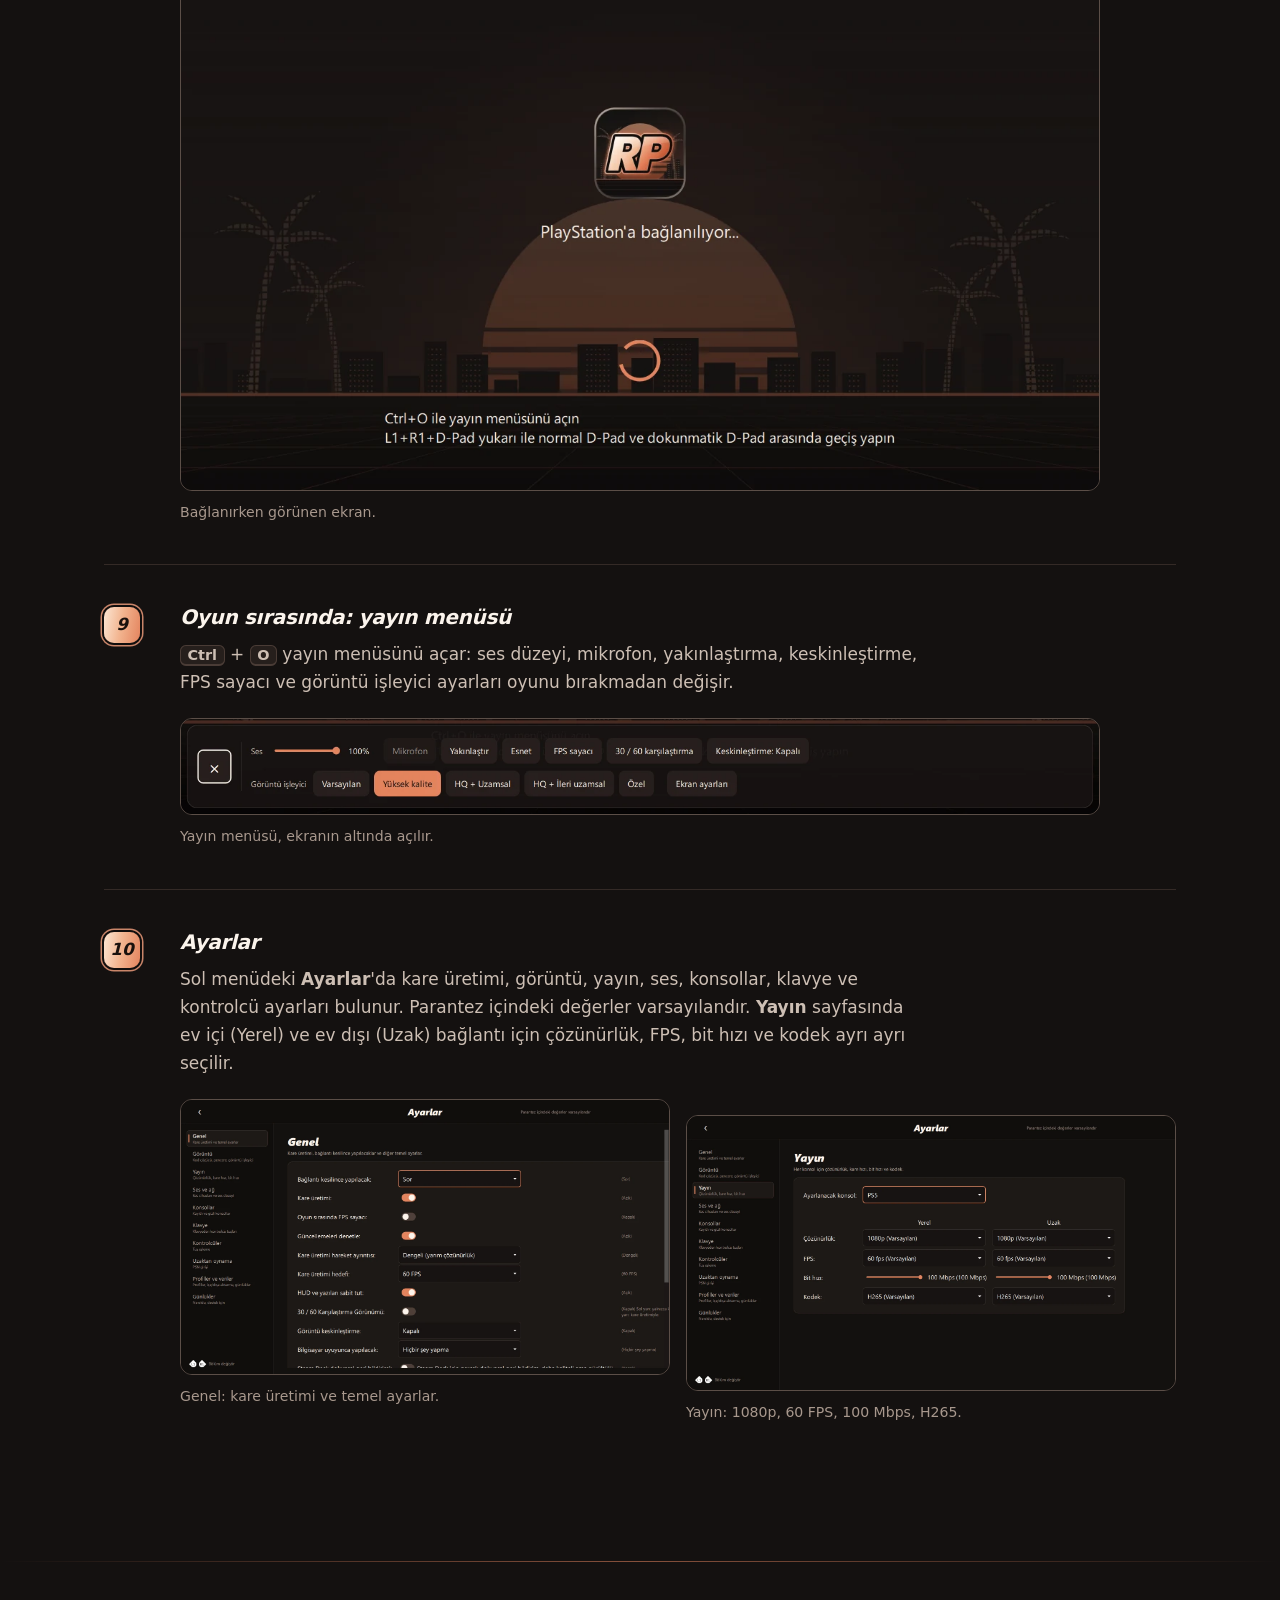
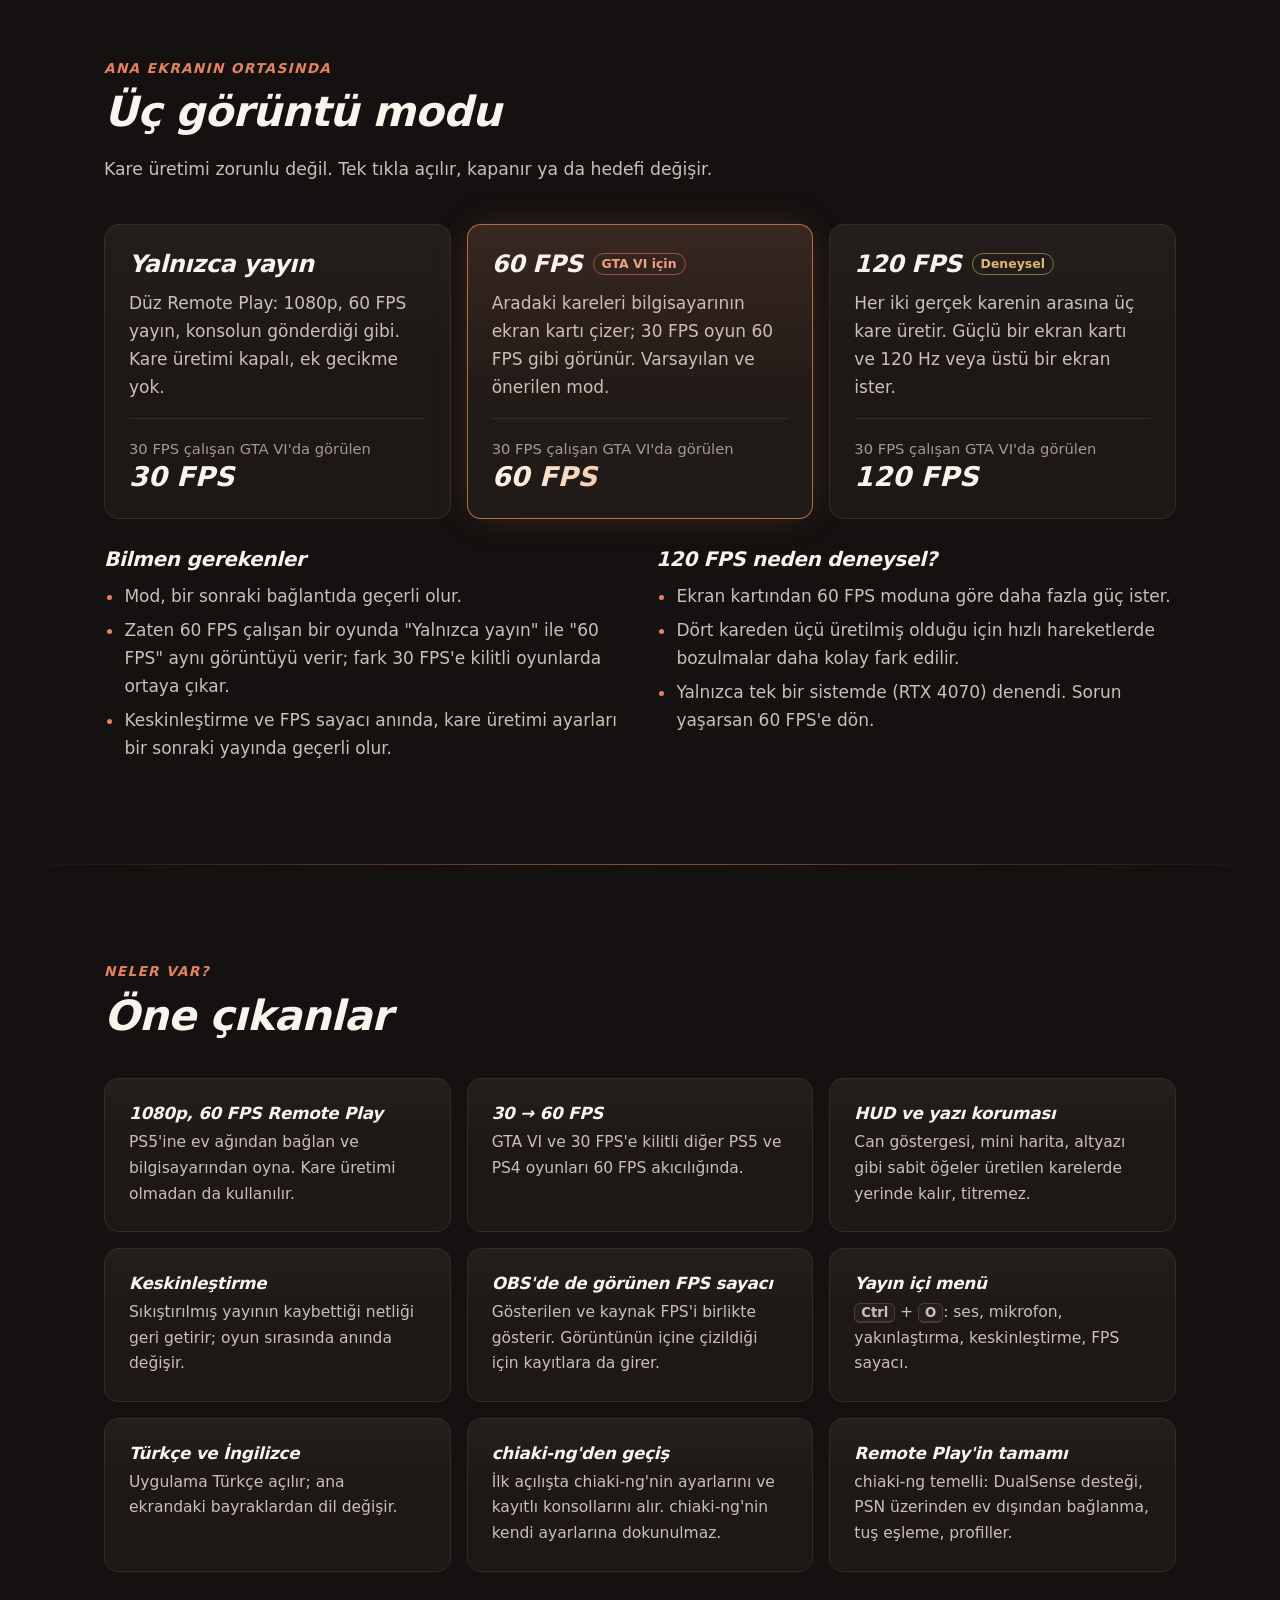
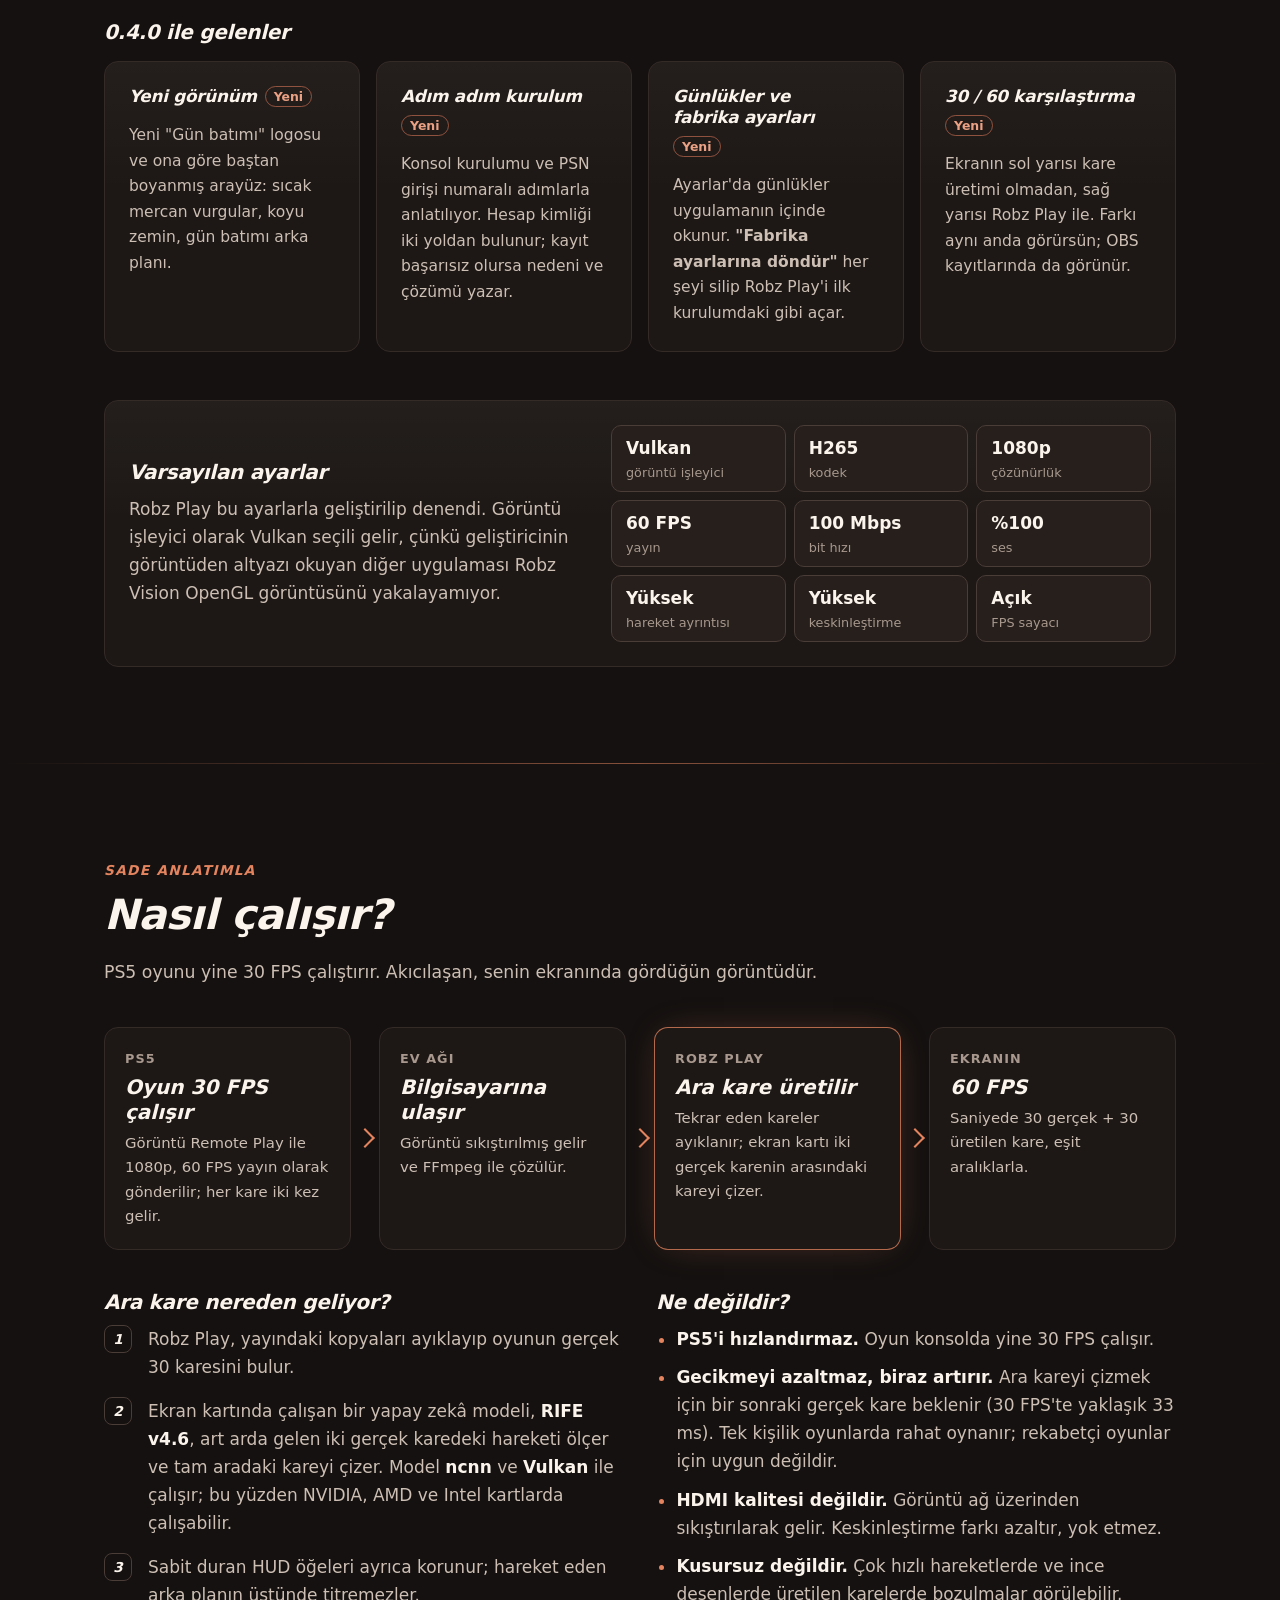
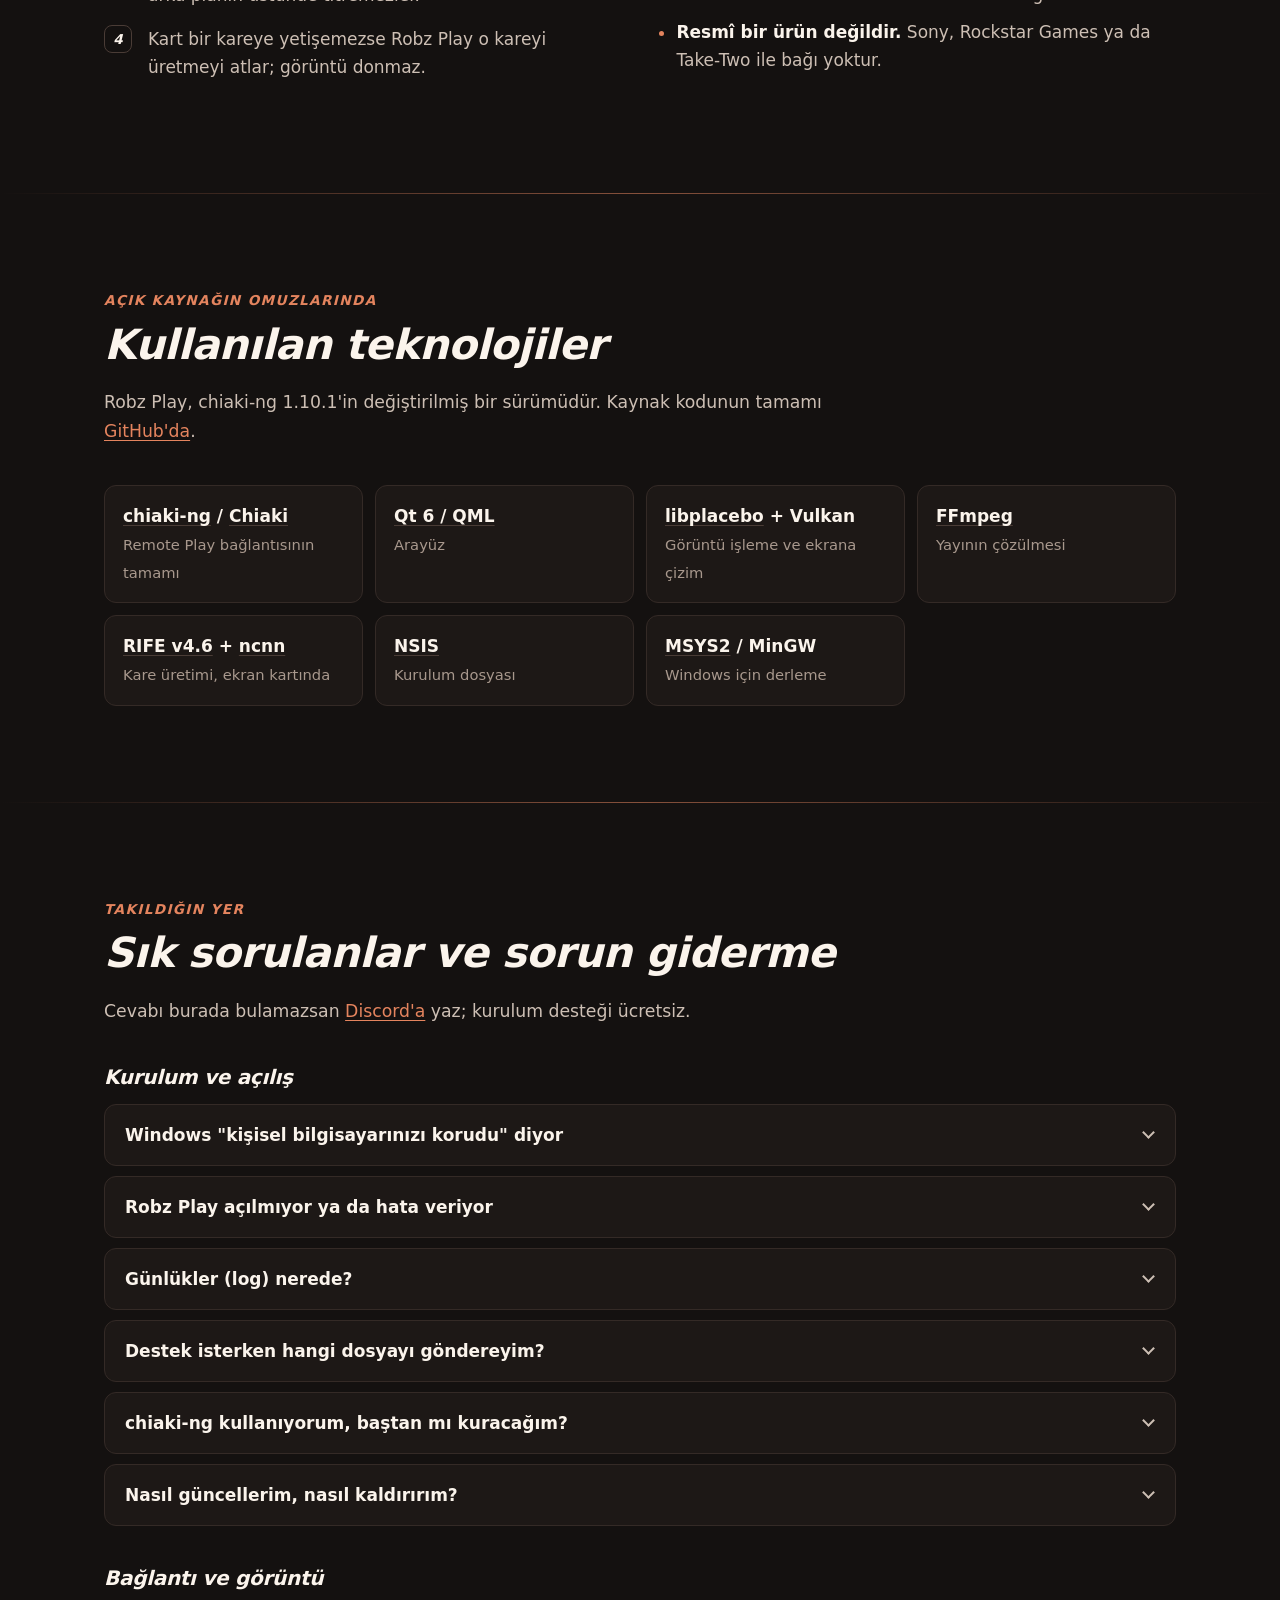
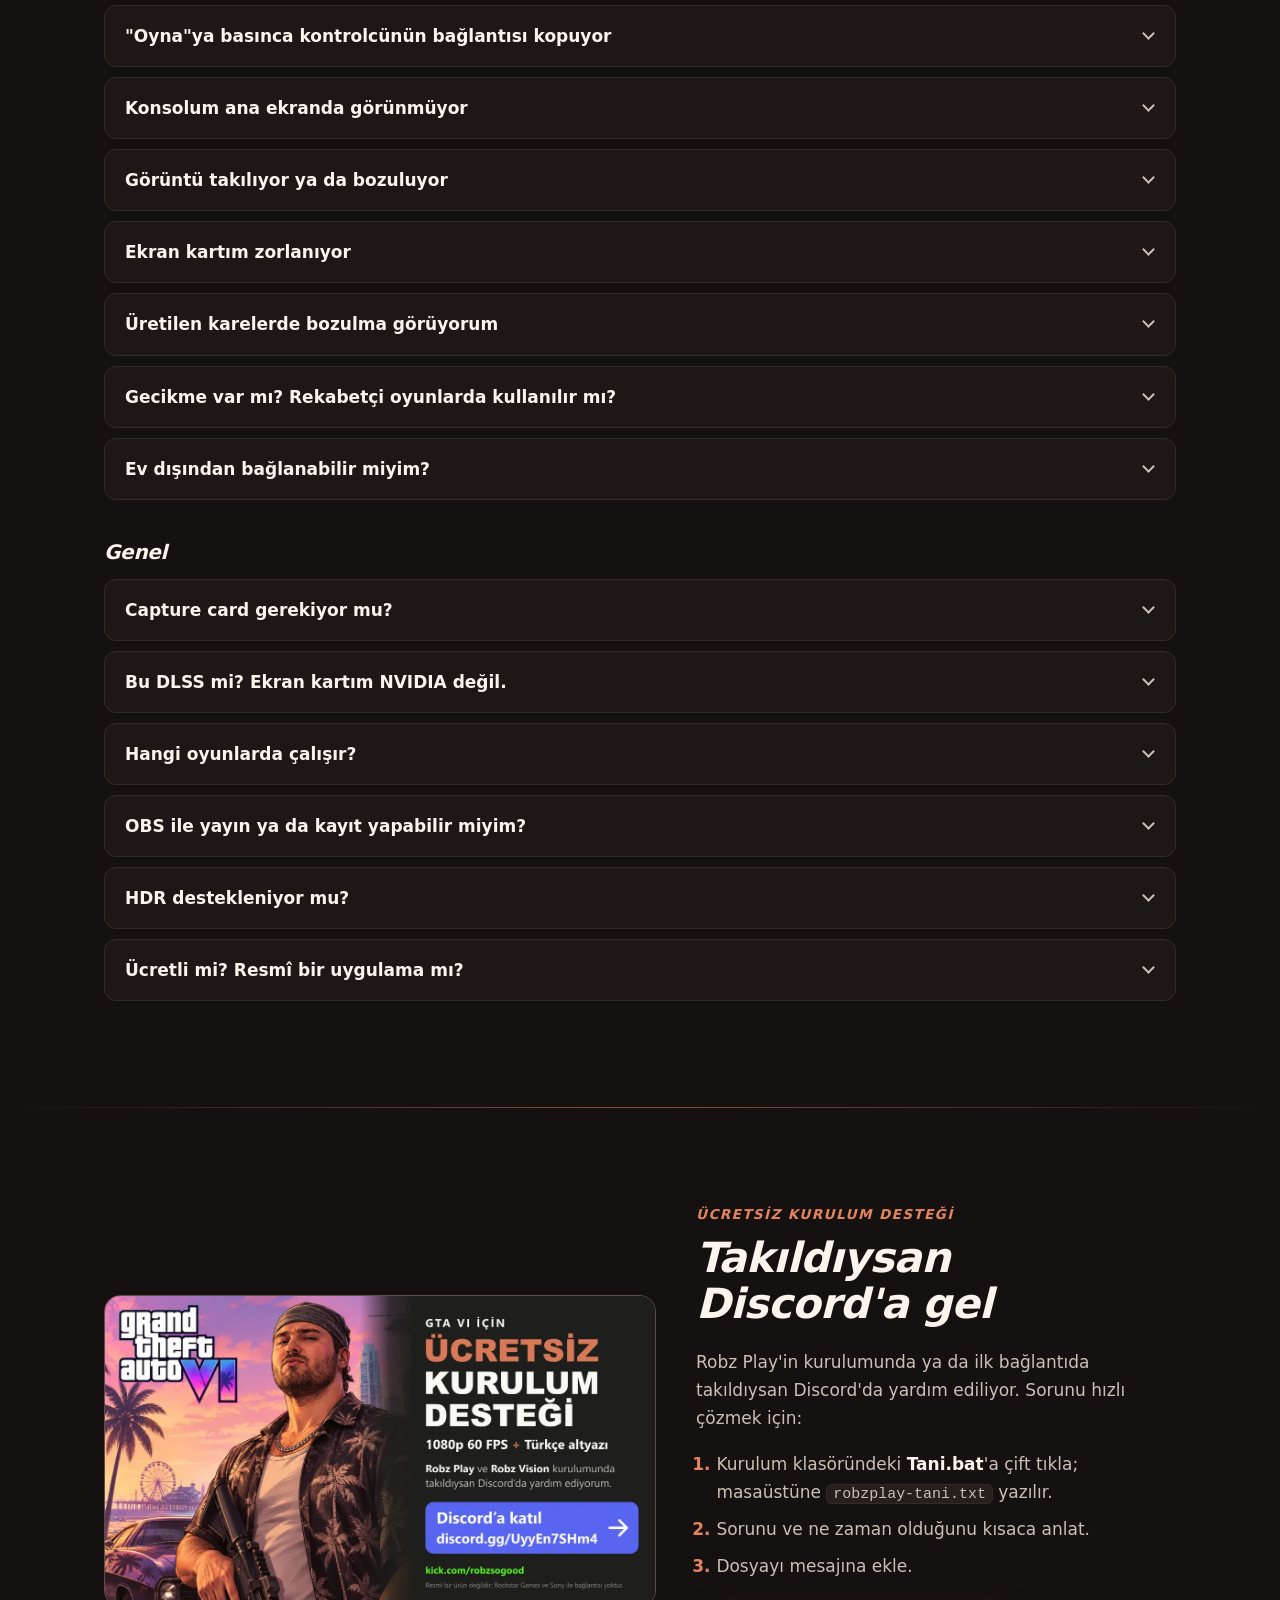
==== commit 4e93a9a2: "Site: yeni logo ve tema, 0.4.0 yenilikleri, profil rehberi - Yeni "Gün batımı" logosu (favicon, simg" ====
--- a/index.html
+++ b/index.html
@@ -6,7 +6,9 @@
 <title>Robz Play · GTA VI'yı bilgisayarında 1080p, 60 FPS oyna</title>
 <meta name="description" content="Robz Play, PS5'ine ev ağı üzerinden Remote Play ile bağlanan ücretsiz ve açık kaynak bir Windows uygulaması. PS5'te 30 FPS çalışan GTA VI'yı bilgisayarında 1080p, 60 FPS akıcılığında gösterir. Capture card gerekmez.">
 <meta name="theme-color" content="#1F1E1D">
-<link rel="icon" href="img/robzplay.svg" type="image/svg+xml">
+<link rel="icon" href="img/robzplay-kucuk.svg" type="image/svg+xml">
+<link rel="icon" href="img/robzplay-32.png" sizes="32x32" type="image/png">
+<link rel="apple-touch-icon" href="img/robzplay-180.png">
 <link rel="canonical" href="https://kutsalkiremitci.github.io/robz-play/">
 <link rel="alternate" hreflang="tr" href="https://kutsalkiremitci.github.io/robz-play/">
 <link rel="alternate" hreflang="en" href="https://kutsalkiremitci.github.io/robz-play/en/">
@@ -31,7 +33,7 @@
 <header class="topbar">
   <div class="wrap">
     <a class="brand" href="#" aria-label="Robz Play, sayfanın başı">
-      <img src="img/robzplay.svg" alt="" width="34" height="34">
+      <img src="img/robzplay-kucuk.svg" alt="" width="34" height="34">
       Robz Play
     </a>
     <nav class="nav" aria-label="Bölümler">
@@ -171,7 +173,7 @@
       <div class="card req">
         <div class="ico"><svg viewBox="0 0 24 24" fill="none" stroke="currentColor" stroke-width="2" stroke-linecap="round" stroke-linejoin="round" aria-hidden="true"><circle cx="12" cy="12" r="9"/><path d="M12 7v5l3 2"/></svg></div>
         <h3>PlayStation hesabı</h3>
-        <p>Konsolu uygulamaya bağlarken bir kez PSN girişi yapılır. chiaki-ng'de bağlı konsolun varsa bu da gerekmez.</p>
+        <p>Konsolu uygulamaya bağlarken PSN hesabın bir kez bulunur: tarayıcıda giriş yaparak ya da çevrimiçi kimliğinle. chiaki-ng'de bağlı konsolun varsa bu da gerekmez.</p>
       </div>
       <div class="card req no">
         <div class="ico"><svg viewBox="0 0 24 24" fill="none" stroke="currentColor" stroke-width="2" stroke-linecap="round" stroke-linejoin="round" aria-hidden="true"><circle cx="12" cy="12" r="9"/><path d="M5.6 5.6l12.8 12.8"/></svg></div>
@@ -207,7 +209,7 @@
     <div class="section-head">
       <span class="kicker">Adım adım</span>
       <h2 id="kurulum-baslik">İndirmekten ilk oyuna</h2>
-      <p>İlk dört adım hazırlık, sonrakiler uygulamanın içinde. Görüntüler Robz Play 0.3.0'dan alındı; konsolun adresi ve kimliği "yayıncı modu" ile gizlendi.</p>
+      <p>İlk dört adım hazırlık, sonrakiler uygulamanın içinde. Görüntüler Robz Play 0.4.0'dan alındı; konsolun adresi ve kimliği "yayıncı modu" ile gizlendi.</p>
     </div>
 
     <h3 class="subhead">Hazırlık</h3>
@@ -238,7 +240,13 @@
       <li class="card">
         <span class="num" aria-hidden="true">4</span>
         <h3>PS5'i hazırla</h3>
-        <p>PS5'te Uzaktan Oynama'yı aç:</p>
+        <p>Sıra önemli: önce kullanıcılar, sonra Uzaktan Oynama.</p>
+        <p><strong>1) İkinci, boş bir kullanıcı ekle</strong>; boş bir oyun profili yeterli. Tek kullanıcı varsa PS5, <strong>Oyna</strong>'dan sonra o kullanıcıyı kendiliğinden seçip bağlantıyı ana menüye atabiliyor. İki kullanıcı olunca bağlantıdan sonra kimin oynayacağını sorar: <strong>ana profilin yerine ikinci (yan) profili</strong> seç. Bilgisayara bir kontrolcü bağlıysan ana profille de devam edebilirsin.</p>
+        <ol class="path" aria-label="Kullanıcı ekleme">
+          <li>Profil simgesi</li><li>Kullanıcı Değiştir</li><li>Kullanıcı Ekle</li>
+        </ol>
+        <p><strong>2) Giriş şifresini kaldır:</strong> profilinde PS5 giriş şifresi varsa kaldır; bağlantı sorunlarına yol açabiliyor.</p>
+        <p><strong>3) Uzaktan Oynama'yı her profilde aç:</strong></p>
         <ol class="path" aria-label="PS5 menü yolu">
           <li>Ayarlar</li><li>Sistem</li><li>Uzaktan Oynama</li><li>Uzaktan Oynama'yı Etkinleştir</li>
         </ol>
@@ -268,20 +276,32 @@
         <span class="num" aria-hidden="true">6</span>
         <div class="flow-text">
           <h3>Konsolu bağla (bir kez)</h3>
-          <p>Konsolun kartındaki <strong>Kur</strong>'a bas. Açılan <strong>Konsolu kaydet</strong> ekranında:</p>
+          <p>Konsolun kartındaki <strong>Kur</strong>'a bas. Açılan <strong>Konsolu kaydet</strong> ekranı dört adımda ilerler. Her adımın sağında o adımın ne işe yaradığı ve konsolda ne yapman gerektiği yazar; <strong>Geri</strong> ve <strong>Devam</strong> düğmeleri formun altındadır.</p>
           <ol class="plain-list">
-            <li><strong>PSN girişi</strong>'ne bas ve PlayStation hesabınla giriş yap.</li>
-            <li>PS5'te <strong>Ayarlar › Sistem › Uzaktan Oynama › Cihazı Bağla</strong>'yı seç; ekranda bir kod çıkar.</li>
-            <li>O kodu <strong>Remote Play PIN'i</strong> alanına yaz ve sağ üstteki <strong>Kaydet</strong>'e bas.</li>
+            <li><strong>Konsol:</strong> PS5 seçili ve adresi ağda bulunmuş olarak gelir. <strong>Devam</strong>'a bas.</li>
+            <li><strong>Hesap:</strong> iki yol var. Daha önce giriş yaptıysan "Hesap hazır" yazar ve bu adım geçilir.
+              <ul>
+                <li><strong>1 · Tarayıcıda giriş yap</strong> (önerilen, her zaman çalışır): <strong>Giriş sayfasını aç</strong>'a bas ve konsolda kullandığın hesapla giriş yap. Giriş bitince tarayıcı boş ya da hata gibi görünen bir sayfa açar; bu normal. Adres çubuğuna tıkla, <kbd>Ctrl</kbd>+<kbd>A</kbd> ve <kbd>Ctrl</kbd>+<kbd>C</kbd>'ye bas, Robz Play'e dön: adres kendiliğinden alınır, alınmazsa kutuya yapıştır. Adresteki kod birkaç dakika geçerli.</li>
+                <li><strong>2 · Çevrimiçi kimlikle bul</strong> (giriş gerekmez): PSN kullanıcı adını yaz ve <strong>Bul</strong>'a bas. Seni bulabilmesi için PS5'te <strong>Ayarlar › Kullanıcılar ve Hesaplar › Gizlilik</strong>'teki her şeyi <strong>Herkes</strong> yap. Bu arama Sony'nin değil: bazen ilk seferde açılmaz ya da yanıt vermez, birkaç denemede çalışır.</li>
+              </ul>
+            </li>
+            <li><strong>Eşleştirme kodu:</strong> PS5'te <strong>Ayarlar › Sistem › Uzaktan Oynama › Cihazı Bağla</strong>'yı seç ve ekranda çıkan 8 haneli kodu yaz. Kodu, 2. adımda giriş yaptığın hesabın profilindeyken (ana profilinde) al: ikinci, boş profilde alınan kod "Invalid PSN ID" hatası verir.</li>
+            <li><strong>Kaydet:</strong> özeti kontrol et ve <strong>Konsolu kaydet</strong>'e bas. "Konsol kaydedildi" yazınca <strong>Bitti</strong>'ye bas.</li>
           </ol>
         </div>
         <figure class="shot">
-          <a href="img/app-konsol-kur.webp"><img src="img/app-konsol-kur.webp" width="1232" height="184" loading="lazy" decoding="async" alt="Ağda bulunan konsolun kartı: Dinlenme modunda, henüz kurulmadı; sağda Kur düğmesi"></a>
+          <a href="img/app-konsol-kur.webp"><img src="img/app-konsol-kur.webp" width="1232" height="184" loading="lazy" decoding="async" alt="Ağda bulunan konsolun kartı: Açık, henüz kurulmadı; sağda Kur düğmesi"></a>
         </figure>
-        <figure class="shot">
-          <a href="img/app-konsolu-kaydet.webp"><img src="img/app-konsolu-kaydet.webp" width="1584" height="600" loading="lazy" decoding="async" alt="Konsolu kaydet ekranı: Adres, PSN hesap ID'si alanı ve yanında PSN girişi düğmesi, Remote Play PIN'i alanı, konsol türü olarak PS5 seçili; sağ üstte Kaydet"></a>
-          <figcaption>Konsolu kaydet ekranı. Adres alanı yayıncı modunda gizli görünür.</figcaption>
-        </figure>
+        <div class="shot-pair">
+          <figure class="shot">
+            <a href="img/app-kurulum-hesap.webp"><img src="img/app-kurulum-hesap.webp" width="1584" height="891" loading="lazy" decoding="async" alt="Konsolu kaydet, 2. adım Hesap: iki yol seçeneği; seçili Tarayıcıda giriş yap yolunun dört adımı (giriş sayfasını aç, giriş yap, adresi kopyala, Robz Play'e dön ve yapıştır); sağda iki yolun anlatımı ve gizlilik ayarının yeri"></a>
+            <figcaption>2. adım: PlayStation hesabı, iki yoldan biriyle. Sağ taraf iki yolu ve dikkat edilecekleri anlatır.</figcaption>
+          </figure>
+          <figure class="shot">
+            <a href="img/app-kurulum-kod.webp"><img src="img/app-kurulum-kod.webp" width="1584" height="891" loading="lazy" decoding="async" alt="Konsolu kaydet, 3. adım Eşleştirme kodu: PS5'te açılacak menü yolu Ayarlar, Sistem, Uzaktan Oynama, Cihazı Bağla; 8 haneli kod alanı; sağda kodun ne olduğu"></a>
+            <figcaption>3. adım: PS5'teki kod. Görüntüler yayıncı modu açıkken alındı.</figcaption>
+          </figure>
+        </div>
       </li>
 
       <li class="flow-step">
@@ -291,7 +311,7 @@
           <p>GTA VI için <strong>60 FPS</strong>'i seç; varsayılan mod budur. Kare üretimi istemiyorsan <strong>Yalnızca yayın</strong>, güçlü bir kartın ve 120 Hz ekranın varsa deneysel <strong>120 FPS</strong>. Mod bir sonraki bağlantıda geçerli olur. Altındaki <strong>Hareket ayrıntısı</strong>, <strong>HUD ve yazıları sabit tut</strong>, <strong>Keskinleştirme</strong> ve <strong>FPS sayacı</strong> da buradan değişir.</p>
         </div>
         <figure class="shot">
-          <a href="img/app-goruntu-modu.webp"><img src="img/app-goruntu-modu.webp" width="1232" height="381" loading="lazy" decoding="async" alt="Görüntü modu bölümü: 60 FPS (GTA VI için) seçili; altında Hareket ayrıntısı Dengeli, HUD ve yazıları sabit tut açık, Keskinleştirme Kapalı, FPS sayacı kapalı"></a>
+          <a href="img/app-goruntu-modu.webp"><img src="img/app-goruntu-modu.webp" width="1232" height="386" loading="lazy" decoding="async" alt="Görüntü modu bölümü: 60 FPS (GTA VI için) seçili; altında Hareket ayrıntısı Dengeli, HUD ve yazıları sabit tut açık, Keskinleştirme Kapalı, FPS sayacı kapalı"></a>
         </figure>
       </li>
 
@@ -302,7 +322,7 @@
           <p>Konsol kaydedildikten sonra kartında <strong>Oyna</strong> düğmesi çıkar. Bastığında Robz Play PS5'e bağlanır; 4. adımdaki dinlenme modu ayarları açıksa uyuyan konsol da uyandırılır. Bağlantı kurulunca oyun görüntüsü gelir.</p>
         </div>
         <figure class="shot">
-          <a href="img/app-baglaniyor.webp"><img src="img/app-baglaniyor.webp" width="1280" height="720" loading="lazy" decoding="async" alt="Bağlanma ekranı: ortada RP logosu ve PlayStation'a bağlanılıyor yazısı; altta Ctrl+O ile yayın menüsünü açma ipucu"></a>
+          <a href="img/app-baglaniyor.webp"><img src="img/app-baglaniyor.webp" width="1280" height="720" loading="lazy" decoding="async" alt="Bağlanma ekranı: ortada RP logosu ve PlayStation'a bağlanılıyor yazısı, arkada logodaki gün batımı; altta Ctrl+O ile yayın menüsünü açma ipucu"></a>
           <figcaption>Bağlanırken görünen ekran.</figcaption>
         </figure>
       </li>
@@ -314,7 +334,7 @@
           <p><kbd>Ctrl</kbd> + <kbd>O</kbd> yayın menüsünü açar: ses düzeyi, mikrofon, yakınlaştırma, keskinleştirme, FPS sayacı ve görüntü işleyici ayarları oyunu bırakmadan değişir.</p>
         </div>
         <figure class="shot">
-          <a href="img/app-yayin-menusu.webp"><img src="img/app-yayin-menusu-cubuk.webp" width="1564" height="158" loading="lazy" decoding="async" alt="Yayın menüsü: Ses yüzde 100, Mikrofon, Yakınlaştır, Esnet, FPS sayacı, Keskinleştirme: Kapalı; Görüntü işleyici seçenekleri Varsayılan, Yüksek kalite, HQ + Uzamsal, HQ + İleri uzamsal, Özel; Ekran ayarları"></a>
+          <a href="img/app-yayin-menusu.webp"><img src="img/app-yayin-menusu-cubuk.webp" width="1564" height="162" loading="lazy" decoding="async" alt="Yayın menüsü: Ses yüzde 100, Mikrofon, Yakınlaştır, Esnet, FPS sayacı, Keskinleştirme: Kapalı; Görüntü işleyici seçenekleri Varsayılan, Yüksek kalite, HQ + Uzamsal, HQ + İleri uzamsal, Özel; Ekran ayarları"></a>
           <figcaption>Yayın menüsü, ekranın altında açılır.</figcaption>
         </figure>
       </li>
@@ -409,12 +429,12 @@
     </div>
 
     <div class="newin">
-      <h3>0.3.0 ile gelenler</h3>
+      <h3>0.4.0 ile gelenler</h3>
       <div class="features features-4">
-        <div class="card feature"><h3>Güncelleme bildirimi <span class="tag tag-accent">Yeni</span></h3><p>Yeni bir sürüm çıktığında "Yenilikler" penceresi değişiklikleri gösterir. "Şimdi güncelle" yeni sürümü indirir, kurar ve uygulamayı yeniden açar. İstediğinde sol alttaki <strong>"Güncellemeleri denetle"</strong> ile kendin de bakabilirsin.</p></div>
-        <div class="card feature"><h3>Teknik destek için Discord <span class="tag tag-accent">Yeni</span></h3><p>Sol menüdeki Discord düğmesiyle tek tıkla ücretsiz teknik desteğe ulaşırsın.</p></div>
-        <div class="card feature"><h3>Açılış günlüğü <span class="tag tag-accent">Yeni</span></h3><p>Her açılış bir günlük dosyasına yazılır; bir sorun olursa nerede olduğu görülür.</p></div>
-        <div class="card feature"><h3>Türkçe harfli kullanıcı adları <span class="tag tag-accent">Düzeltme</span></h3><p>Windows kullanıcı adında ğ, ı, ş gibi harfler olan bilgisayarlardaki açılış sorunu giderildi.</p></div>
+        <div class="card feature"><h3>Yeni görünüm <span class="tag tag-accent">Yeni</span></h3><p>Yeni "Gün batımı" logosu ve ona göre baştan boyanmış arayüz: sıcak mercan vurgular, koyu zemin, gün batımı arka planı.</p></div>
+        <div class="card feature"><h3>Adım adım kurulum <span class="tag tag-accent">Yeni</span></h3><p>Konsol kurulumu ve PSN girişi numaralı adımlarla anlatılıyor. Hesap kimliği iki yoldan bulunur; kayıt başarısız olursa nedeni ve çözümü yazar.</p></div>
+        <div class="card feature"><h3>Günlükler ve fabrika ayarları <span class="tag tag-accent">Yeni</span></h3><p>Ayarlar'da günlükler uygulamanın içinde okunur. <strong>"Fabrika ayarlarına döndür"</strong> her şeyi silip Robz Play'i ilk kurulumdaki gibi açar.</p></div>
+        <div class="card feature"><h3>30 / 60 karşılaştırma <span class="tag tag-accent">Yeni</span></h3><p>Ekranın sol yarısı kare üretimi olmadan, sağ yarısı Robz Play ile. Farkı aynı anda görürsün; OBS kayıtlarında da görünür.</p></div>
       </div>
     </div>
 
@@ -430,6 +450,9 @@
         <li>60 FPS<span>yayın</span></li>
         <li>100 Mbps<span>bit hızı</span></li>
         <li>%100<span>ses</span></li>
+        <li>Yüksek<span>hareket ayrıntısı</span></li>
+        <li>Yüksek<span>keskinleştirme</span></li>
+        <li>Açık<span>FPS sayacı</span></li>
       </ul>
     </div>
   </div>
@@ -565,10 +588,11 @@
           <p><strong>Çözüm:</strong></p>
           <ol>
             <li>PS5'te yeni bir kullanıcı profili (ikinci bir hesap) ekle: ana ekranda sağ üstteki profil simgesini aç (ya da PS düğmesiyle kontrol merkezini aç), <strong>Kullanıcı Değiştir</strong>'i, ardından <strong>Kullanıcı Ekle</strong>'yi seç.</li>
+            <li>Profilinde PS5 giriş şifresi varsa kaldır; bağlantı sorunlarına yol açabiliyor.</li>
             <li>Robz Play'de yeniden <strong>Oyna</strong>'ya bas. PS5 bu kez iki profilin olduğu bir profil seçme ekranı gösterir.</li>
-            <li><strong>Yeni oluşturduğun profili</strong> seç ve devam et; kontrolcü çalışır.</li>
+            <li><strong>İkinci (yan) profili</strong> seç ve devam et; kontrolcü çalışır. Bilgisayara bir kontrolcü (DualSense) bağlıysan ana profille de devam edebilirsin.</li>
           </ol>
-          <p><strong>GTA VI için önemli:</strong> ana hesabınla satın aldığın bir oyunu yeni profille oynayabilmek için ana hesapta o PS5 için <strong>Konsol Paylaşımı ve Çevrimdışı Oynama</strong> açık olmalı: PS5'te ana hesapla <strong>Ayarlar › Kullanıcılar ve Hesaplar › Diğer › Konsol Paylaşımı ve Çevrimdışı Oynama</strong>. Konsolda ilk kurulan hesapta bu genellikle zaten açıktır.</p>
+          <p><strong>GTA VI için önemli:</strong> ana hesabınla satın aldığın bir oyunu ikinci profille oynayabilmek için ana hesapta o PS5 için <strong>Konsol Paylaşımı ve Çevrimdışı Oynama</strong> açık olmalı: PS5'te ana hesapla <strong>Ayarlar › Kullanıcılar ve Hesaplar › Diğer › Konsol Paylaşımı ve Çevrimdışı Oynama</strong>. Konsolda ilk kurulan hesapta bu genellikle zaten açıktır.</p>
           <p>Menü adları PS5 sistem yazılımının sürümüne göre biraz farklı olabilir. Bu adımlardan sonra bağlantı hâlâ kopuyorsa <a href="https://discord.gg/UyyEn7SHm4">Discord'da</a> sor ve <code>robzplay-tani.txt</code> dosyasını ekle.</p>
         </div>
       </details>
@@ -693,7 +717,7 @@
       </a>
       <div class="post-body">
         <div class="post-meta">
-          <img src="img/robzplay.svg" alt="" width="44" height="44">
+          <img src="img/robzplay-kucuk.svg" alt="" width="44" height="44">
           <div><b>@robzsogood</b>X'te</div>
           <svg viewBox="0 0 24 24" role="img" aria-label="X"><path fill="currentColor" d="M18.244 2.25h3.308l-7.227 8.26 8.502 11.24H16.17l-5.214-6.817L4.99 21.75H1.68l7.73-8.835L1.254 2.25H8.08l4.713 6.231zm-1.161 17.52h1.833L7.084 4.126H5.117z"/></svg>
         </div>
@@ -714,7 +738,7 @@
   <div class="wrap">
     <div class="footer-grid">
       <div>
-        <a class="brand" href="#"><img src="img/robzplay.svg" alt="" width="34" height="34">Robz Play</a>
+        <a class="brand" href="#"><img src="img/robzplay-kucuk.svg" alt="" width="34" height="34">Robz Play</a>
         <p class="footer-tag">PS5 Remote Play ve kare üretimi. Ücretsiz, açık kaynak.</p>
         <p>Robz Play, <a href="https://github.com/chiaki-ng/chiaki-ng">chiaki-ng</a> 1.10.1'in değiştirilmiş bir sürümüdür ve chiaki-ng gibi <a href="https://github.com/kutsalkiremitci/robz-play/blob/robzplay/COPYING">AGPL-3.0</a> ile lisanslıdır. chiaki-ng ya da Chiaki geliştiricileri tarafından hazırlanmamış ve onaylanmamıştır.</p>
       </div>
--- a/css/site.css
+++ b/css/site.css
@@ -1,20 +1,31 @@
-/* Robz Play: tanıtım sitesi. Uygulamanın kullandığı sıcak, koyu "Claude" görünümü. */
+/* Robz Play: tanıtım sitesi. Logonun dünyası: gece, çizgili terrakota güneş, kalın eğik
+   harfler, kremden terrakotaya geçen dolgu, koyu dış çizgi ve sıcak bir kenar parıltısı. */
 
 :root {
-  --bg: #1F1E1D;
-  --surface: #262624;
-  --surface-2: #2D2C2A;
-  --line: #3A3936;
-  --line-2: #4A4844;
-  --text: #FAF9F5;
-  --muted: #C2C0B6;
-  --faint: #A3A198;
-  --accent: #D97757;
-  --accent-hover: #E38A6C;
-  --accent-soft: rgba(217, 119, 87, 0.14);
-  --accent-ink: #1F1E1D;
-  --focus: #F2B8A0;
-  --serif: Georgia, "Times New Roman", Times, serif;
+  --bg: #141110;
+  --surface: #1D1816;
+  --surface-2: #261F1C;
+  --line: #342A26;
+  --line-2: #4A3C36;
+  --text: #FBF4EC;
+  --muted: #CDBFB4;
+  --faint: #A8988D;
+  --accent: #E4845E;
+  --accent-hover: #F09A74;
+  --accent-soft: rgba(228, 132, 94, 0.13);
+  --accent-ink: #1A110D;
+  --focus: #F5C7A6;
+  /* the icon's colours */
+  --outline: #110E0D;
+  --letter: linear-gradient(100deg, #FFF7EE 0%, #F5C7A6 42%, #E4845E 75%, #C85A35 100%);
+  --button: linear-gradient(100deg, #FCE6D3 0%, #F2B48F 48%, #E4845E 100%);
+  --sun: linear-gradient(180deg, #E7A47F 0%, #C96A45 55%, #8C3E24 100%);
+  --metal: linear-gradient(135deg, #BDB1A6 0%, #5B534D 35%, #3A3532 70%, #8E837A 100%);
+  --rim: 0 0 0 2px var(--outline), 0 0 0 3.5px rgba(233, 153, 122, 0.85);
+  --horizon: linear-gradient(90deg, transparent, rgba(228, 132, 94, 0.55) 50%, transparent);
+  /* heavy italic, like the letters of the icon (no web font: Segoe UI Black on Windows,
+     the system's own black weight elsewhere) */
+  --display: "Segoe UI Black", "Segoe UI", system-ui, -apple-system, "Helvetica Neue", Roboto, Arial, sans-serif;
   --sans: "Segoe UI", system-ui, -apple-system, "Helvetica Neue", Roboto, Arial, sans-serif;
   --mono: Consolas, "Cascadia Mono", "SF Mono", Menlo, monospace;
   --radius: 14px;
@@ -30,7 +41,7 @@
 
 body {
   margin: 0;
-  background: var(--bg);
+  background: var(--bg) linear-gradient(180deg, #1B1514 0, var(--bg) 900px) no-repeat;
   color: var(--text);
   font-family: var(--sans);
   font-size: 17px;
@@ -50,15 +61,16 @@
 }
 
 h1, h2, h3 {
-  font-family: var(--serif);
-  font-weight: 400;
-  line-height: 1.15;
-  letter-spacing: -0.01em;
+  font-family: var(--display);
+  font-weight: 900;
+  font-style: italic;
+  line-height: 1.1;
+  letter-spacing: -0.015em;
   margin: 0 0 0.5em;
   text-wrap: balance;
 }
 h2 { font-size: clamp(1.9rem, 3.4vw, 2.6rem); }
-h3 { font-size: 1.3rem; line-height: 1.3; }
+h3 { font-size: 1.25rem; line-height: 1.25; }
 p { margin: 0 0 1em; }
 p:last-child { margin-bottom: 0; }
 
@@ -94,16 +106,18 @@
 /* ---------- Üst çubuk ---------- */
 .topbar {
   position: sticky; top: 0; z-index: 50;
-  background: rgba(31, 30, 29, 0.88);
+  background: rgba(20, 17, 16, 0.86);
   -webkit-backdrop-filter: blur(10px);
   backdrop-filter: blur(10px);
-  border-bottom: 1px solid var(--line);
+  border-bottom: 1px solid transparent;
+  border-image: var(--horizon) 1;
 }
 .topbar .wrap { display: flex; align-items: center; gap: 24px; height: 64px; }
 .brand {
   display: inline-flex; align-items: center; gap: 10px;
   color: var(--text); text-decoration: none;
-  font-family: var(--serif); font-size: 1.3rem; white-space: nowrap;
+  font-family: var(--display); font-weight: 900; font-style: italic;
+  font-size: 1.25rem; letter-spacing: -0.01em; white-space: nowrap;
 }
 .brand:hover { color: var(--text); }
 .brand img { width: 34px; height: 34px; }
@@ -153,8 +167,13 @@
 }
 .btn:hover { color: var(--text); background: var(--surface-2); border-color: #5C5A55; }
 .btn svg { width: 1.2em; height: 1.2em; flex: none; }
-.btn-primary { background: var(--accent); color: var(--accent-ink); border-color: transparent; }
-.btn-primary:hover { background: var(--accent-hover); color: var(--accent-ink); border-color: transparent; }
+.btn-primary {
+  background: var(--button); color: var(--accent-ink); border-color: transparent;
+  box-shadow: var(--rim), 0 12px 32px -10px rgba(217, 119, 87, 0.6);
+  font-family: var(--display); font-weight: 900; font-style: italic; letter-spacing: 0.005em;
+}
+.btn-primary:hover { background: var(--button); color: var(--accent-ink); border-color: transparent; filter: brightness(1.07); transform: translateY(-1px); }
+.btn-primary small { font-family: var(--sans); font-style: normal; font-weight: 600; }
 .btn-lg { padding: 1em 1.6em; font-size: 1.08rem; border-radius: 14px; }
 .btn small { display: block; font-weight: 500; font-size: 0.78rem; opacity: 0.8; margin-top: 2px; }
 .btn .stack { display: flex; flex-direction: column; align-items: flex-start; text-align: left; }
@@ -164,11 +183,23 @@
 
 /* ---------- Giriş ---------- */
 .hero {
-  position: relative;
+  position: relative; isolation: isolate; overflow: clip;
   padding: 72px 0 56px;
   background:
-    radial-gradient(900px 480px at 85% 10%, rgba(217, 119, 87, 0.16), transparent 65%),
+    radial-gradient(760px 420px at 74% 38%, rgba(217, 119, 87, 0.2), transparent 68%),
     radial-gradient(700px 400px at 0% 100%, rgba(217, 119, 87, 0.06), transparent 70%);
+}
+.hero::after {
+  content: ""; position: absolute; z-index: -1; pointer-events: none;
+  left: -50%; right: -50%; bottom: 0; height: 300px;
+  background:
+    repeating-linear-gradient(90deg, rgba(228, 132, 94, 0.22) 0 1px, transparent 1px 72px),
+    repeating-linear-gradient(0deg, rgba(228, 132, 94, 0.22) 0 1px, transparent 1px 30px);
+  background-position: center bottom;
+  transform: perspective(320px) rotateX(58deg);
+  transform-origin: center bottom;
+  -webkit-mask-image: linear-gradient(to top, #000 10%, transparent 92%);
+  mask-image: linear-gradient(to top, #000 10%, transparent 92%);
 }
 .hero-grid {
   display: grid;
@@ -183,11 +214,16 @@
 }
 .eyebrow span { display: inline-flex; align-items: center; gap: 8px; }
 .eyebrow span + span::before {
-  content: ""; width: 4px; height: 4px; border-radius: 50%; background: var(--accent);
+  content: ""; width: 5px; height: 5px; border-radius: 1px; background: var(--accent);
   margin-right: 6px;
 }
 .hero h1 { font-size: clamp(2.4rem, 5vw, 3.75rem); margin-bottom: 0.35em; }
-.hero h1 em { font-style: normal; color: var(--accent); }
+.hero h1 em {
+  font-style: italic;
+  background: var(--letter); -webkit-background-clip: text; background-clip: text; color: transparent;
+  padding-right: 0.12em; margin-right: -0.12em;
+  filter: drop-shadow(0 0 22px rgba(217, 119, 87, 0.35));
+}
 .nowrap { white-space: nowrap; }
 .hero .lead { font-size: 1.18rem; color: var(--muted); max-width: 34em; margin-bottom: 28px; }
 .hero .lead strong { color: var(--text); font-weight: 600; }
@@ -196,12 +232,22 @@
 .cta-note { margin-top: 16px; font-size: 0.9rem; color: var(--faint); }
 .cta-note a { color: var(--muted); }
 
-.hero-shot { margin: 0; }
+.hero-shot { margin: 0; position: relative; z-index: 0; }
+/* the sunset of the icon rises behind the screenshot */
+.hero-shot::before {
+  content: ""; position: absolute; z-index: -1; pointer-events: none;
+  left: 50%; top: 0; width: min(124%, 100vw); aspect-ratio: 600 / 420;
+  transform: translate(-50%, -33%);
+  background: url("../img/gunes.svg") center / contain no-repeat;
+  opacity: 0.9;
+}
 .hero-shot .frame {
-  border-radius: 18px;
+  border-radius: 20px;
   overflow: hidden;
-  border: 1px solid var(--line-2);
-  box-shadow: 0 30px 80px -30px rgba(0, 0, 0, 0.7), 0 0 0 6px rgba(217, 119, 87, 0.06);
+  /* the metal rim of the icon */
+  border: 3px solid transparent;
+  background: linear-gradient(var(--surface), var(--surface)) padding-box, var(--metal) border-box;
+  box-shadow: 0 30px 80px -30px rgba(0, 0, 0, 0.8), 0 0 40px -8px rgba(217, 119, 87, 0.25);
 }
 .hero-shot figcaption { margin-top: 12px; font-size: 0.88rem; color: var(--faint); }
 
@@ -213,16 +259,17 @@
   border-radius: var(--radius);
   overflow: hidden;
 }
-.facts li { background: var(--bg); padding: 18px 20px; }
-.facts b { display: block; font-family: var(--serif); font-weight: 400; font-size: 1.45rem; line-height: 1.25; color: var(--text); margin-bottom: 4px; }
+.facts li { background: rgba(20, 17, 16, 0.8); -webkit-backdrop-filter: blur(6px); backdrop-filter: blur(6px); padding: 18px 20px; }
+.facts b { display: block; font-family: var(--display); font-weight: 900; font-style: italic; font-size: 1.4rem; line-height: 1.25; color: var(--text); margin-bottom: 4px; }
 .facts span { display: block; color: var(--muted); font-size: 0.92rem; line-height: 1.45; }
 
 /* ---------- Bölümler ---------- */
-.section { padding: 96px 0; border-top: 1px solid var(--line); }
+.section { position: relative; padding: 96px 0; }
+.section::before { content: ""; position: absolute; top: 0; left: 0; right: 0; height: 1px; background: var(--horizon); }
 .section-head { max-width: 46em; margin-bottom: 40px; }
 .kicker {
-  display: block; color: var(--accent); font-size: 0.85rem; font-weight: 600;
-  letter-spacing: 0.08em; text-transform: uppercase; margin-bottom: 10px;
+  display: block; color: var(--accent); font-size: 0.85rem; font-weight: 800; font-style: italic;
+  letter-spacing: 0.1em; text-transform: uppercase; margin-bottom: 10px;
 }
 .section-head p { color: var(--muted); font-size: 1.08rem; }
 .muted { color: var(--muted); }
@@ -233,7 +280,7 @@
 }
 
 .card {
-  background: var(--surface);
+  background: linear-gradient(180deg, rgba(255, 236, 222, 0.03), transparent 45%), var(--surface);
   border: 1px solid var(--line);
   border-radius: var(--radius);
   padding: 24px;
@@ -241,7 +288,7 @@
 
 .note {
   border-left: 3px solid var(--accent);
-  background: var(--accent-soft);
+  background: linear-gradient(90deg, rgba(228, 132, 94, 0.16), rgba(228, 132, 94, 0.05));
   border-radius: 0 12px 12px 0;
   padding: 16px 20px;
   color: var(--muted);
@@ -253,14 +300,14 @@
 .shot a { display: block; border-radius: 12px; }
 .shot img {
   border-radius: 12px;
-  border: 1px solid var(--line-2);
+  border: 1px solid #5B4E47;
   background: var(--surface);
 }
 .shot figcaption { margin-top: 10px; font-size: 0.88rem; color: var(--faint); }
 
 /* ---------- Karşılaştırma ---------- */
 .compare-media { margin: 0 0 40px; }
-.compare-media img { width: 100%; border-radius: 14px; border: 1px solid var(--line-2); }
+.compare-media img { width: 100%; border-radius: 14px; border: 1px solid #5B4E47; box-shadow: 0 30px 70px -35px rgba(0, 0, 0, 0.8); }
 .compare-media figcaption { margin-top: 12px; color: var(--faint); font-size: 0.9rem; max-width: 52em; }
 
 .compare-grid { display: grid; grid-template-columns: minmax(0, 1.1fr) minmax(0, 1fr); gap: 32px; align-items: start; }
@@ -273,7 +320,7 @@
 thead th small { display: block; font-weight: 400; color: var(--faint); font-size: 0.82rem; }
 tbody th { font-weight: 500; color: var(--muted); }
 td.win { color: var(--text); font-weight: 600; }
-td.win::before { content: ""; display: inline-block; width: 8px; height: 8px; border-radius: 50%; background: var(--accent); margin-right: 8px; vertical-align: 0.1em; }
+td.win::before { content: ""; display: inline-block; width: 8px; height: 8px; border-radius: 2px; background: var(--accent); margin-right: 8px; vertical-align: 0.1em; }
 
 /* ---------- Gerekenler ---------- */
 .req-grid { display: grid; grid-template-columns: repeat(3, minmax(0, 1fr)); gap: 16px; margin-bottom: 40px; }
@@ -291,7 +338,8 @@
 .gpu-head h3 { margin: 0; }
 .gpu-head p { color: var(--faint); font-size: 0.92rem; margin: 0; }
 .tag {
-  display: inline-block; font-size: 0.78rem; font-weight: 600; line-height: 1.4;
+  display: inline-block; font-family: var(--sans); font-style: normal; letter-spacing: 0;
+  font-size: 0.78rem; font-weight: 600; line-height: 1.4;
   padding: 1px 8px; border-radius: 999px; white-space: nowrap;
   border: 1px solid var(--line-2); color: var(--muted);
 }
@@ -308,12 +356,13 @@
 .prep > li { position: relative; padding-top: 22px; }
 .num {
   display: inline-grid; place-items: center;
-  width: 34px; height: 34px; border-radius: 50%;
-  background: var(--accent); color: var(--accent-ink);
-  font-weight: 700; font-size: 0.95rem;
+  width: 36px; height: 36px; border-radius: 10px;
+  background: var(--button); color: var(--accent-ink);
+  box-shadow: var(--rim);
+  font-family: var(--display); font-weight: 900; font-style: italic; font-size: 1.05rem;
   margin-bottom: 14px;
 }
-.prep h3, .flow-step h3 { font-family: var(--serif); }
+.prep h3, .flow-step h3 { font-family: var(--display); }
 .prep p, .flow-step p { color: var(--muted); }
 .prep .btn { margin-top: 6px; }
 
@@ -345,6 +394,7 @@
 .flow-step .shot { grid-column: 2; max-width: 920px; }
 .shot-pair { grid-column: 2; display: grid; grid-template-columns: repeat(2, minmax(0, 1fr)); gap: 16px; }
 .shot-pair .shot { grid-column: auto; }
+.shot + .shot-pair { margin-top: 16px; }
 .shot + .shot { margin-top: 16px; }
 .subhead { font-family: var(--sans); font-size: 0.85rem; font-weight: 600; letter-spacing: 0.08em; text-transform: uppercase; color: var(--faint); margin: 8px 0 16px; }
 .subhead-gap { margin-top: 56px; margin-bottom: 0; }
@@ -352,12 +402,12 @@
 /* ---------- Görüntü modları ---------- */
 .modes { display: grid; grid-template-columns: repeat(3, minmax(0, 1fr)); gap: 16px; margin-bottom: 28px; }
 .mode { display: flex; flex-direction: column; }
-.mode.is-default { border-color: rgba(217, 119, 87, 0.7); background: linear-gradient(180deg, rgba(217, 119, 87, 0.10), rgba(217, 119, 87, 0.02) 60%), var(--surface); }
+.mode.is-default { border-color: rgba(228, 132, 94, 0.75); background: linear-gradient(180deg, rgba(228, 132, 94, 0.14), rgba(228, 132, 94, 0.02) 60%), var(--surface); box-shadow: 0 0 40px -12px rgba(217, 119, 87, 0.35); }
 .mode h3 { display: flex; flex-wrap: wrap; align-items: center; gap: 10px; font-size: 1.5rem; margin-bottom: 10px; }
 .mode p { color: var(--muted); }
 .mode .result { margin-top: auto; padding-top: 18px; border-top: 1px solid var(--line); font-size: 0.92rem; color: var(--faint); }
-.mode .result b { display: block; font-family: var(--serif); font-weight: 400; font-size: 1.7rem; color: var(--text); line-height: 1.2; }
-.mode.is-default .result b { color: var(--accent); }
+.mode .result b { display: block; font-family: var(--display); font-weight: 900; font-style: italic; font-size: 1.7rem; color: var(--text); line-height: 1.2; }
+.mode.is-default .result b { background: var(--letter); -webkit-background-clip: text; background-clip: text; color: transparent; padding-right: 0.1em; }
 
 .two-col { display: grid; grid-template-columns: repeat(2, minmax(0, 1fr)); gap: 32px; align-items: start; }
 .plain-list { margin: 0; padding-left: 1.2em; color: var(--muted); }
@@ -394,7 +444,7 @@
   background: var(--surface); border: 1px solid var(--line); border-radius: var(--radius);
   padding: 20px;
 }
-.pipeline li.hl { border-color: rgba(217, 119, 87, 0.7); }
+.pipeline li.hl { border-color: rgba(228, 132, 94, 0.75); box-shadow: 0 0 36px -14px rgba(217, 119, 87, 0.45); }
 .pipeline li + li::before {
   content: ""; position: absolute; left: -22px; top: 50%;
   width: 14px; height: 14px; margin-top: -7px;
@@ -402,14 +452,14 @@
   transform: rotate(45deg);
 }
 .pipeline .where { display: block; font-size: 0.8rem; font-weight: 600; letter-spacing: 0.08em; text-transform: uppercase; color: var(--faint); margin-bottom: 6px; }
-.pipeline b { display: block; font-family: var(--serif); font-weight: 400; font-size: 1.3rem; line-height: 1.25; margin-bottom: 6px; }
+.pipeline b { display: block; font-family: var(--display); font-weight: 900; font-style: italic; font-size: 1.25rem; line-height: 1.25; margin-bottom: 6px; }
 .pipeline p { color: var(--muted); font-size: 0.93rem; }
 
 .explain { counter-reset: ex; list-style: none; padding: 0; margin: 0; }
 .explain li { counter-increment: ex; position: relative; padding-left: 44px; margin-bottom: 16px; color: var(--muted); }
 .explain li::before {
   content: counter(ex); position: absolute; left: 0; top: 0;
-  width: 28px; height: 28px; border-radius: 50%;
+  width: 28px; height: 28px; border-radius: 8px; font-style: italic;
   display: grid; place-items: center;
   border: 1px solid var(--line-2); color: var(--text); font-size: 0.85rem; font-weight: 600;
 }
@@ -435,7 +485,7 @@
   border-radius: 12px;
   margin-bottom: 10px;
 }
-details[open] { border-color: var(--line-2); }
+details[open] { border-color: rgba(228, 132, 94, 0.45); }
 summary {
   cursor: pointer; list-style: none;
   padding: 16px 52px 16px 20px; position: relative;
@@ -482,7 +532,8 @@
 .post-body .btn { align-self: flex-start; margin-top: 8px; }
 
 /* ---------- Alt bilgi ---------- */
-.footer { border-top: 1px solid var(--line); padding: 56px 0 40px; background: #1A1918; color: var(--muted); font-size: 0.95rem; }
+.footer { position: relative; padding: 56px 0 40px; background: #0F0D0C; color: var(--muted); font-size: 0.95rem; }
+.footer::before { content: ""; position: absolute; top: 0; left: 0; right: 0; height: 1px; background: var(--horizon); }
 .footer-grid { display: grid; grid-template-columns: minmax(0, 1.4fr) minmax(0, 1fr) minmax(0, 1fr); gap: 32px; }
 .footer h2 { font-size: 1rem; font-family: var(--sans); font-weight: 600; color: var(--text); margin-bottom: 10px; letter-spacing: 0; }
 .footer-tag { margin-top: 14px; }
@@ -498,6 +549,7 @@
   .nav { display: none; }
   .lang { margin-left: auto; }
   .hero-grid { grid-template-columns: 1fr; gap: 40px; }
+  .hero-shot { margin-top: 56px; }
   .facts { grid-template-columns: repeat(2, minmax(0, 1fr)); }
   .compare-grid, .two-col, .defaults, .support { grid-template-columns: 1fr; }
   .req-grid, .features { grid-template-columns: repeat(2, minmax(0, 1fr)); }
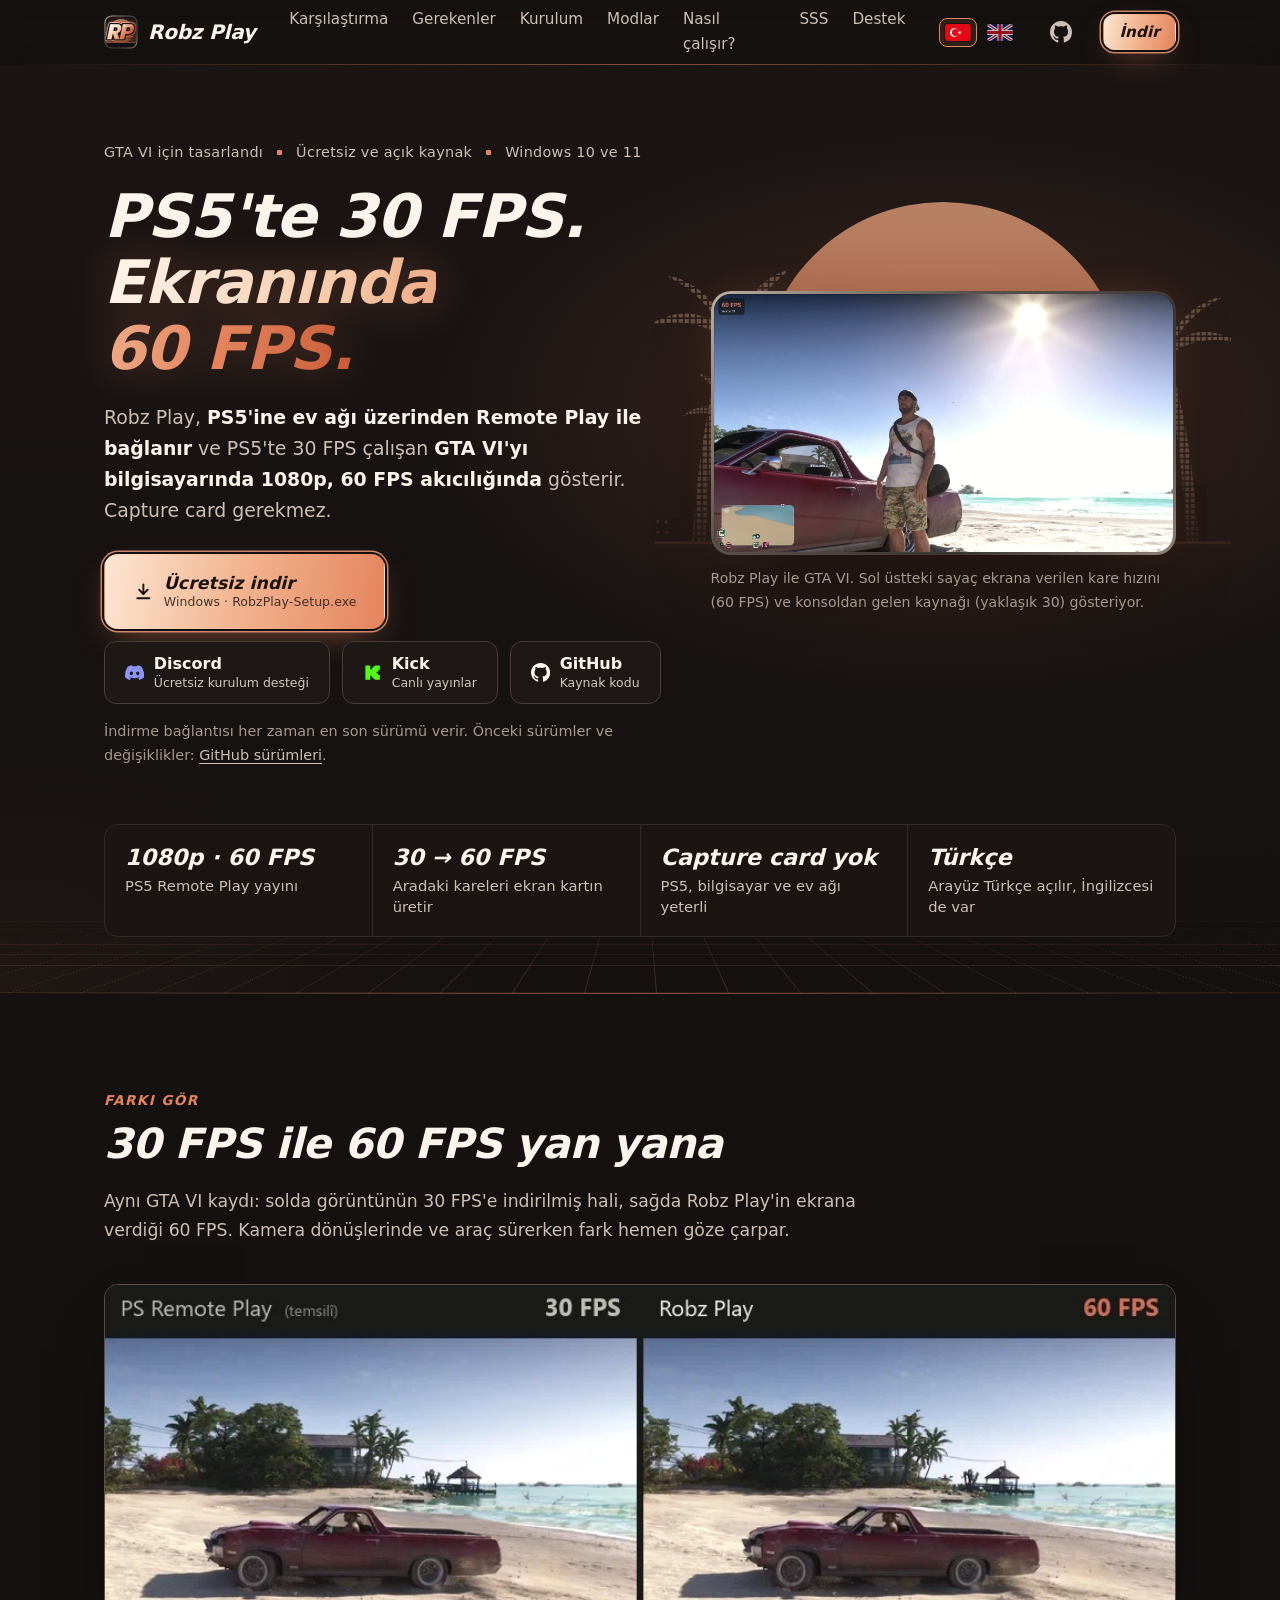
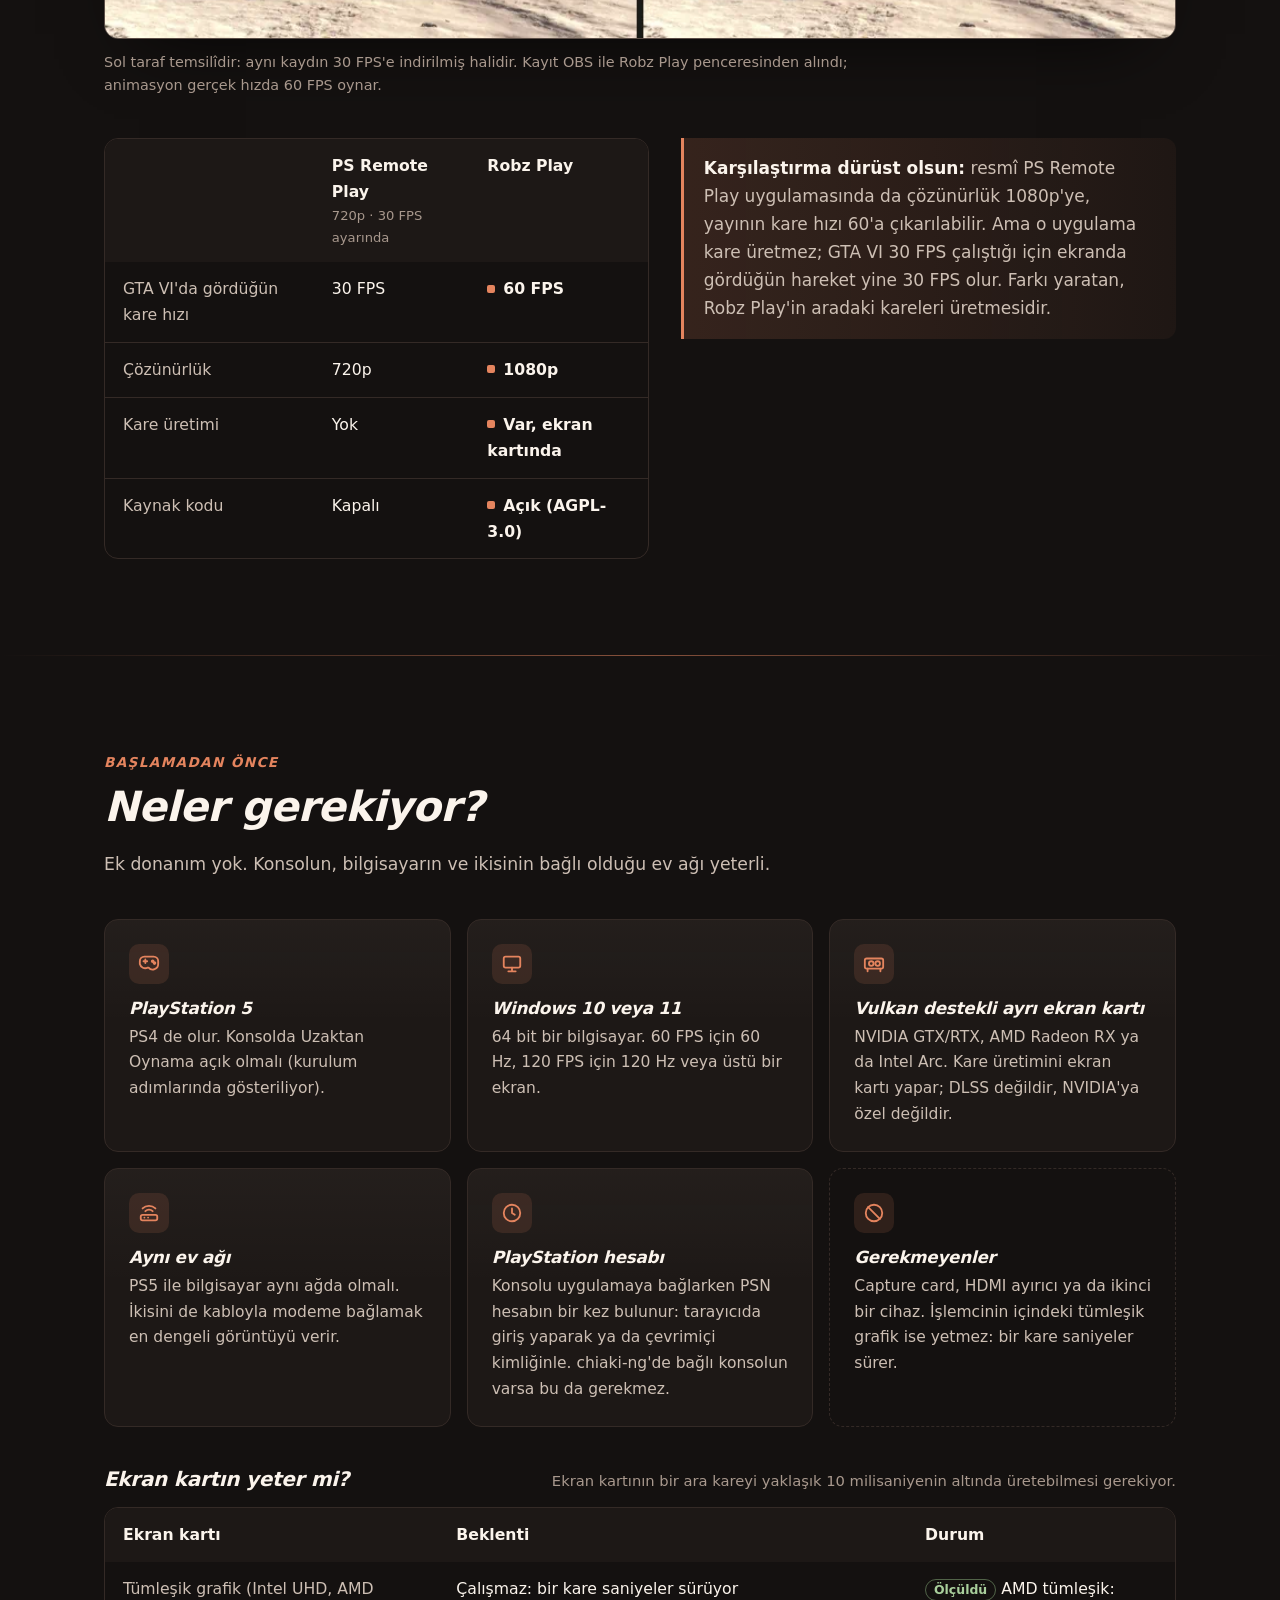
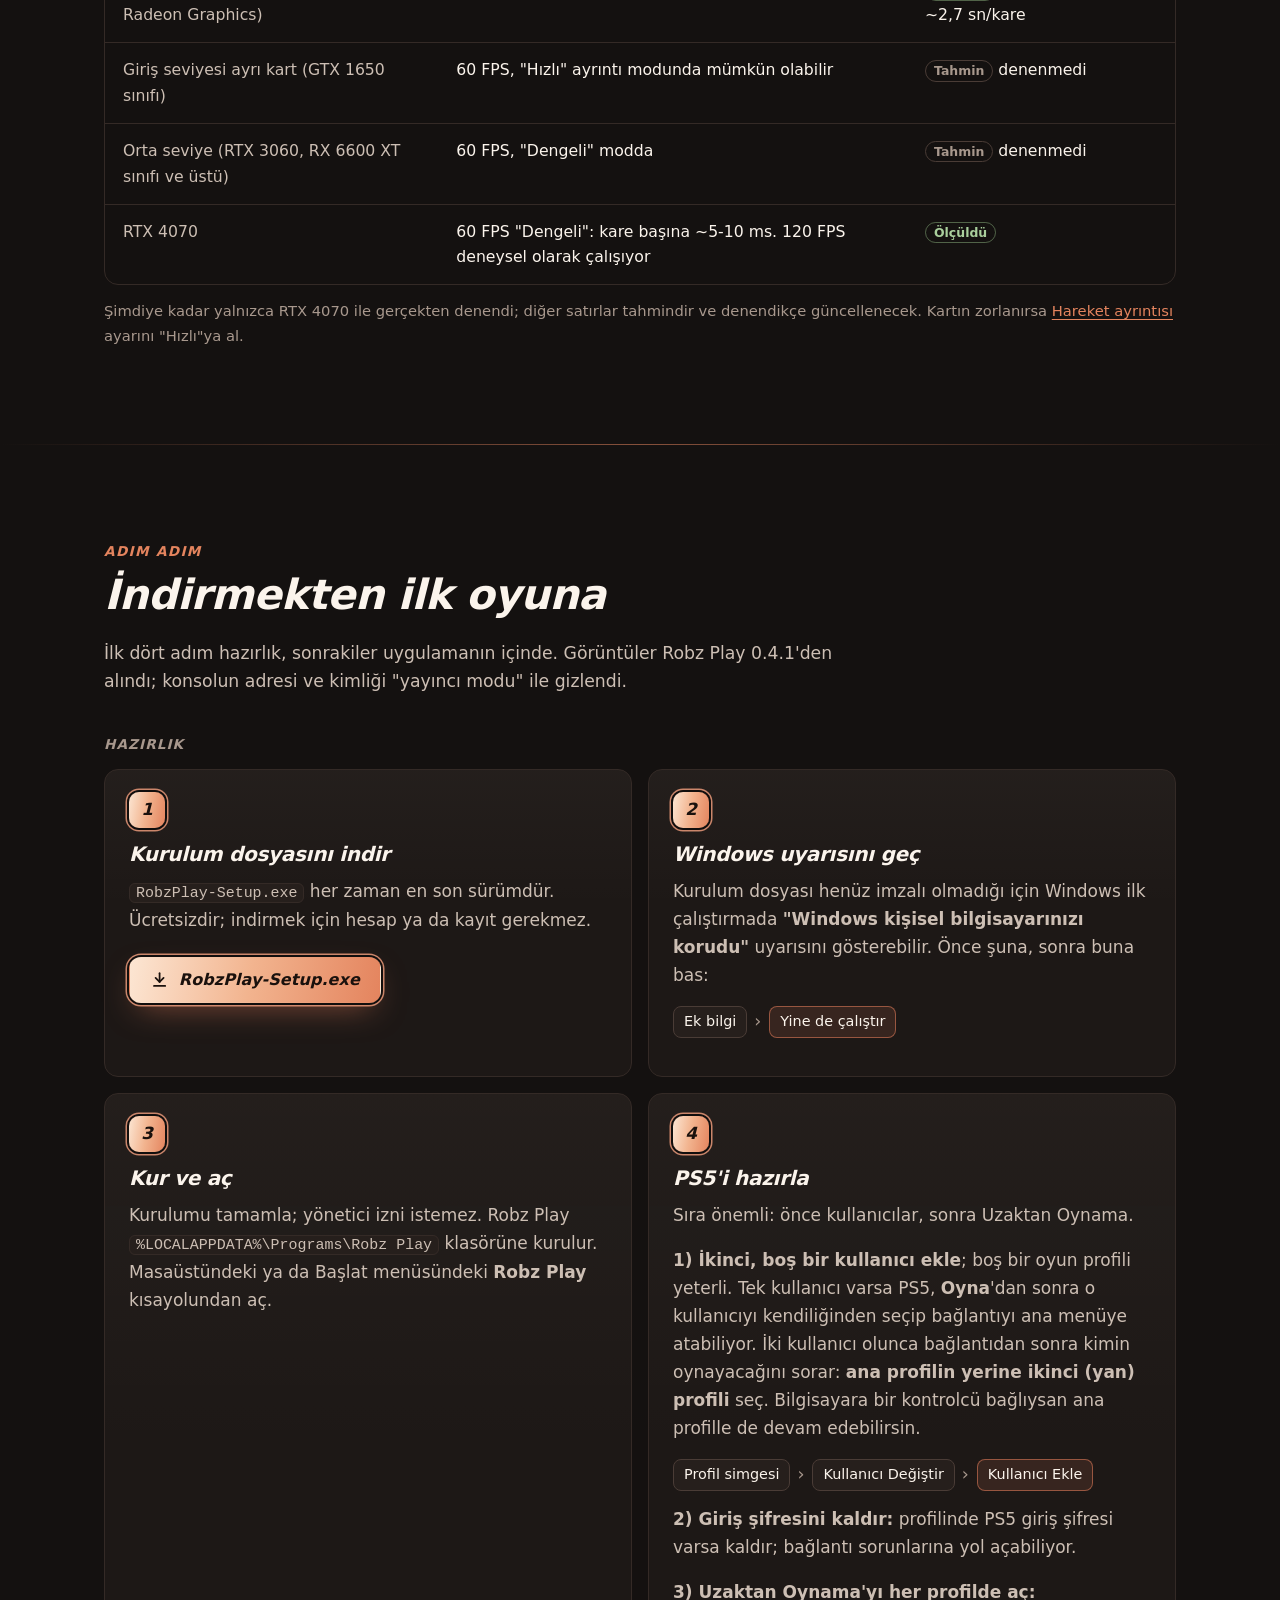
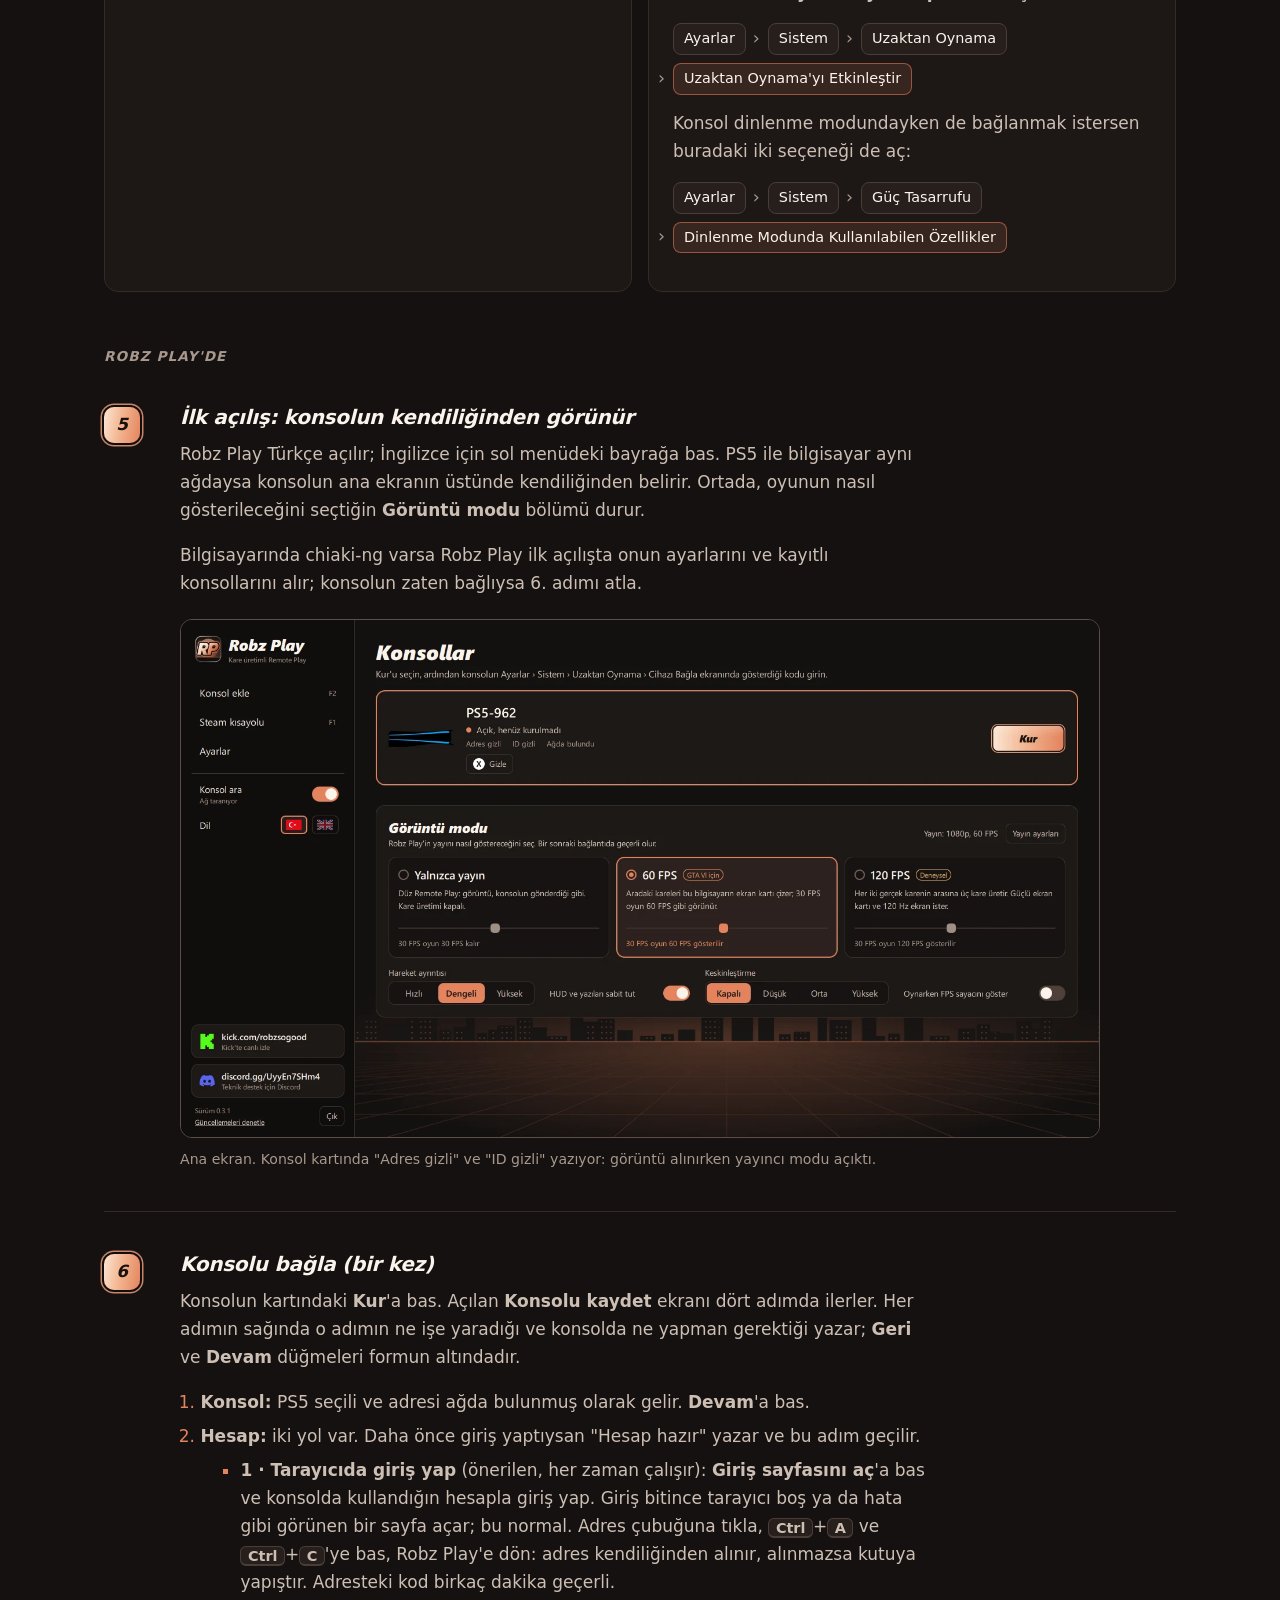
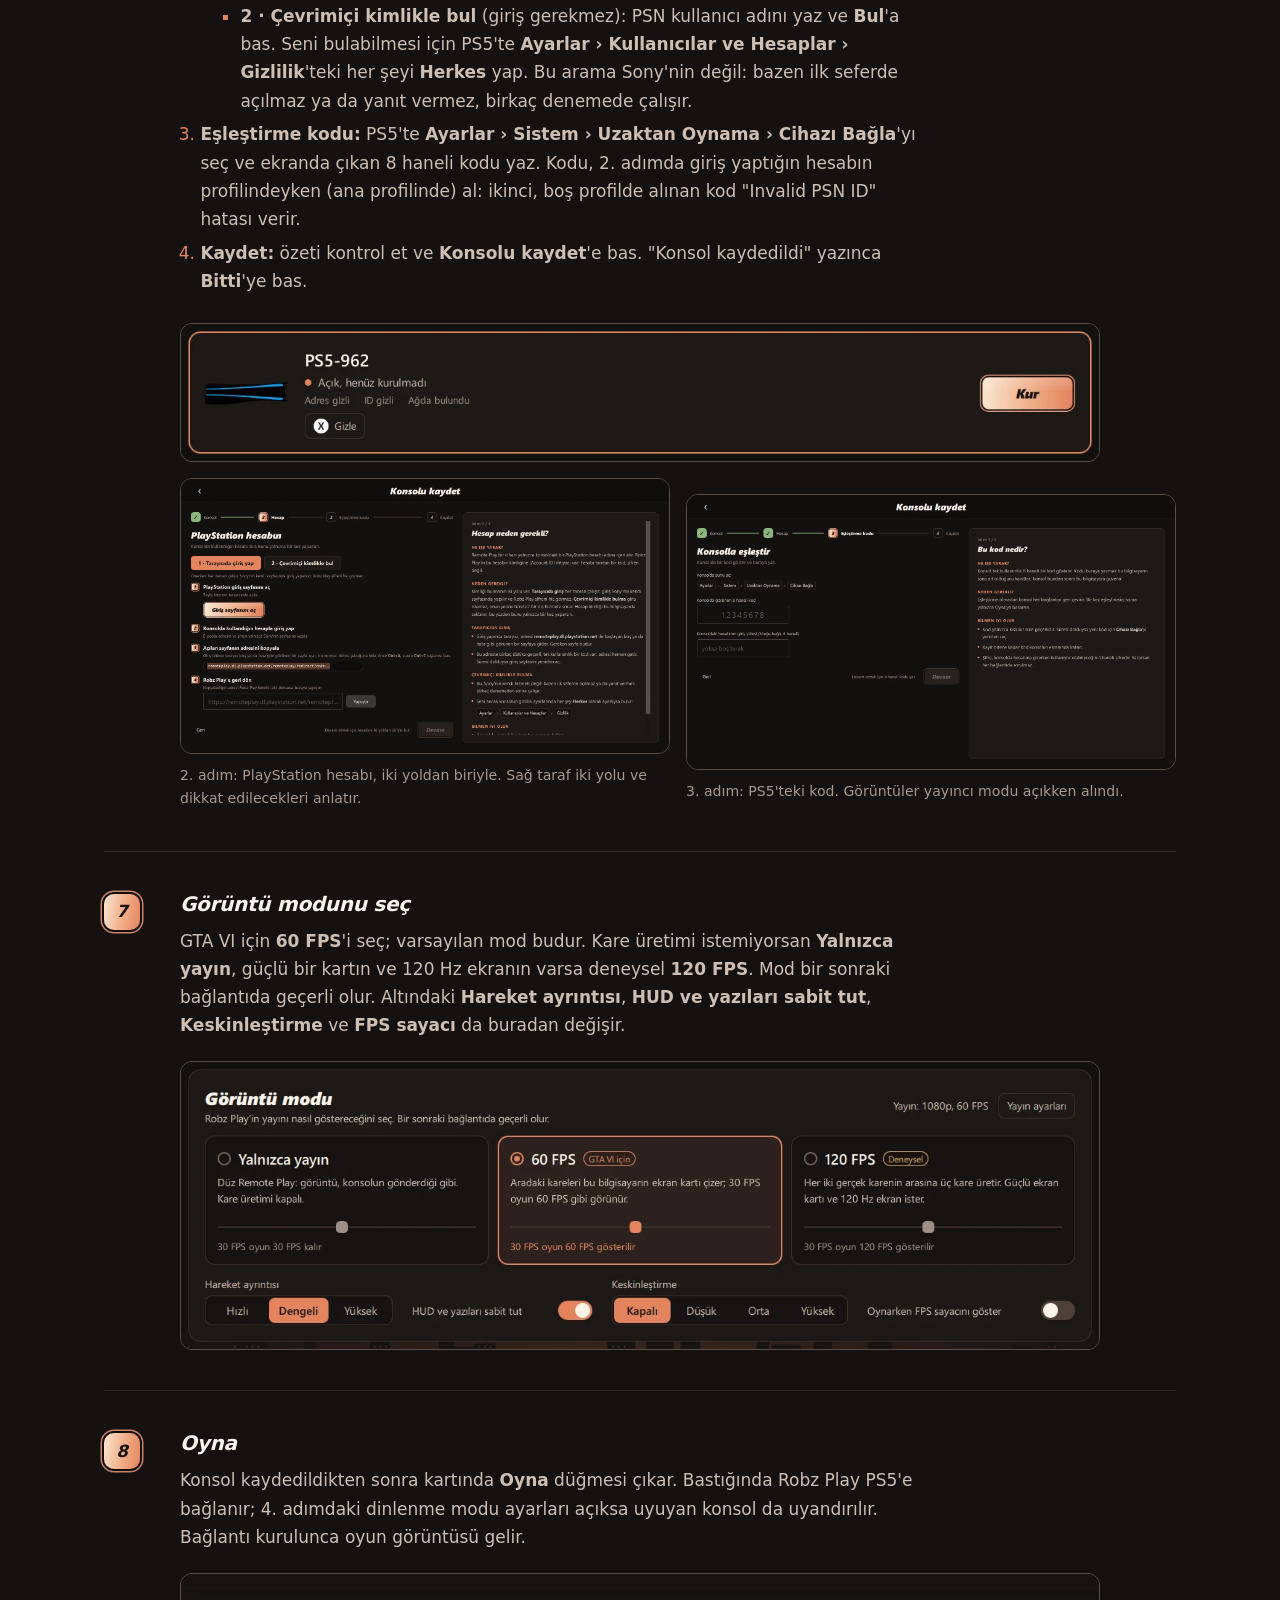
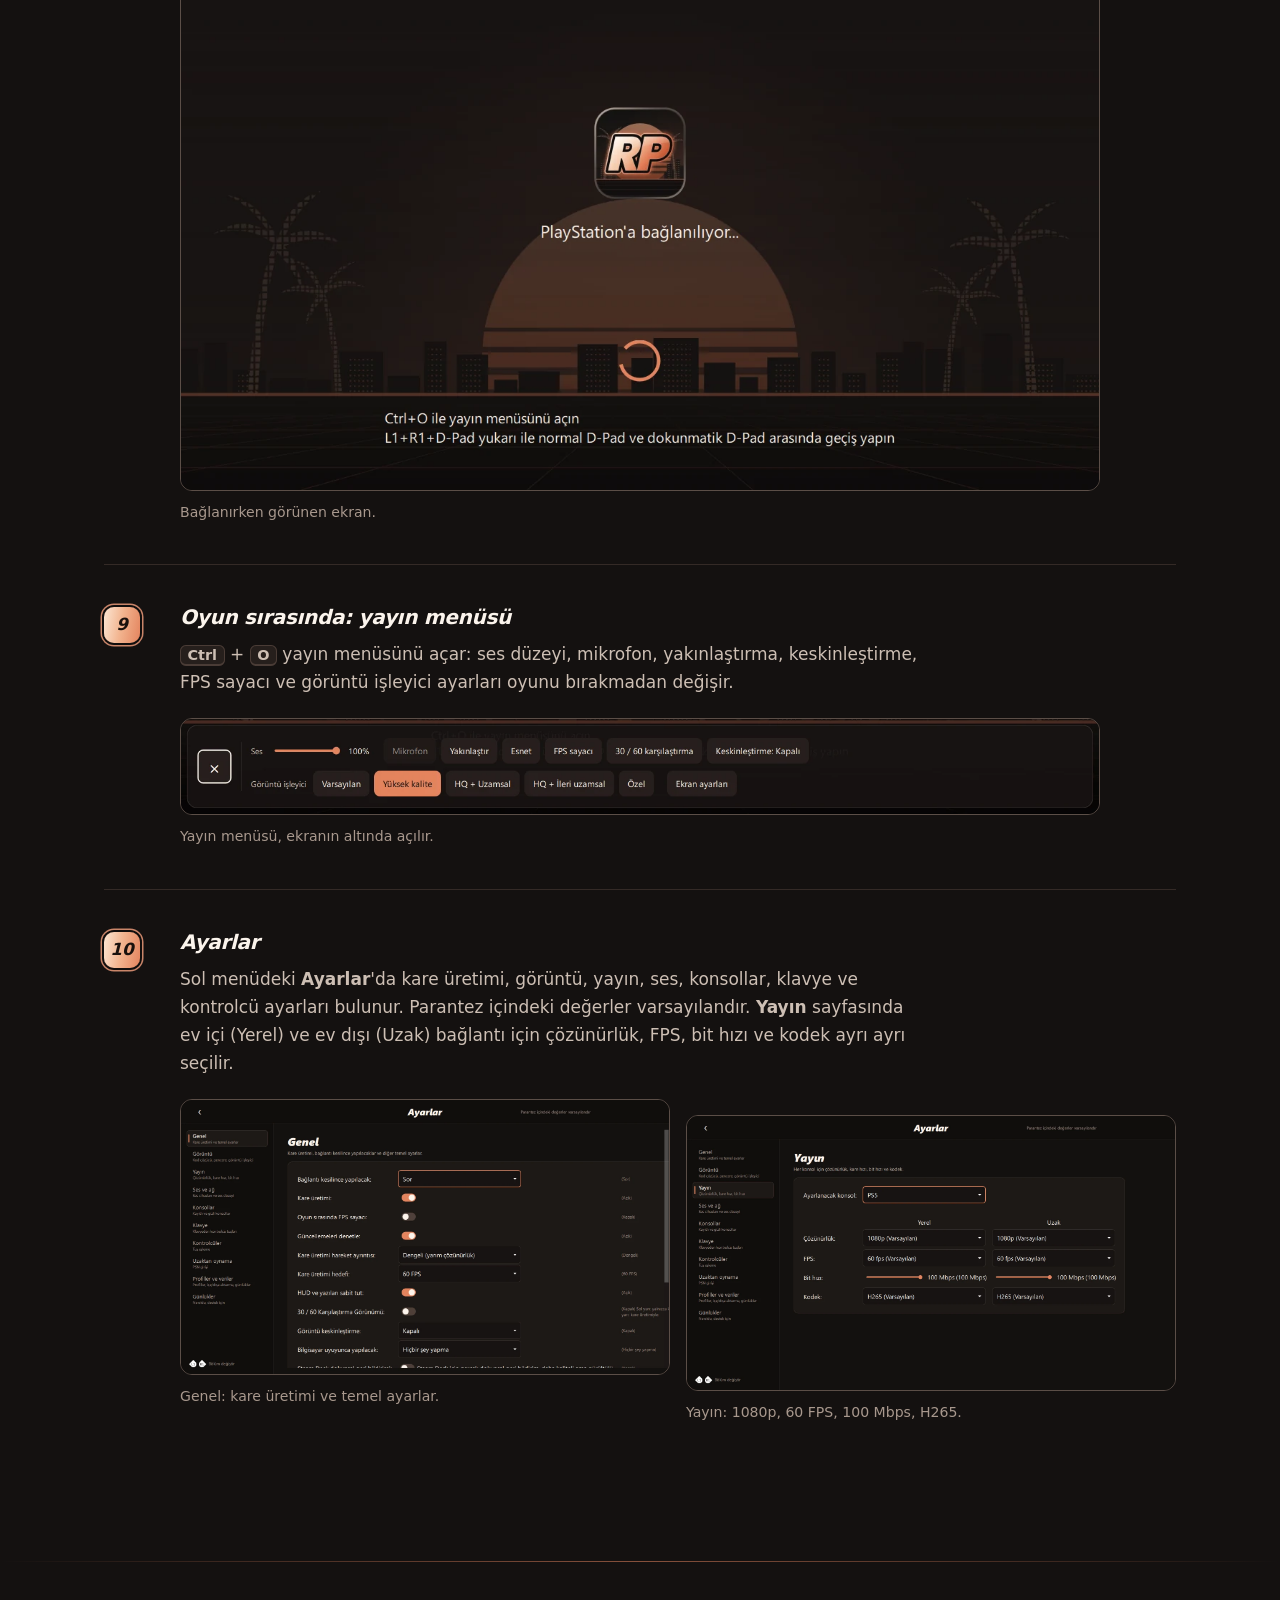
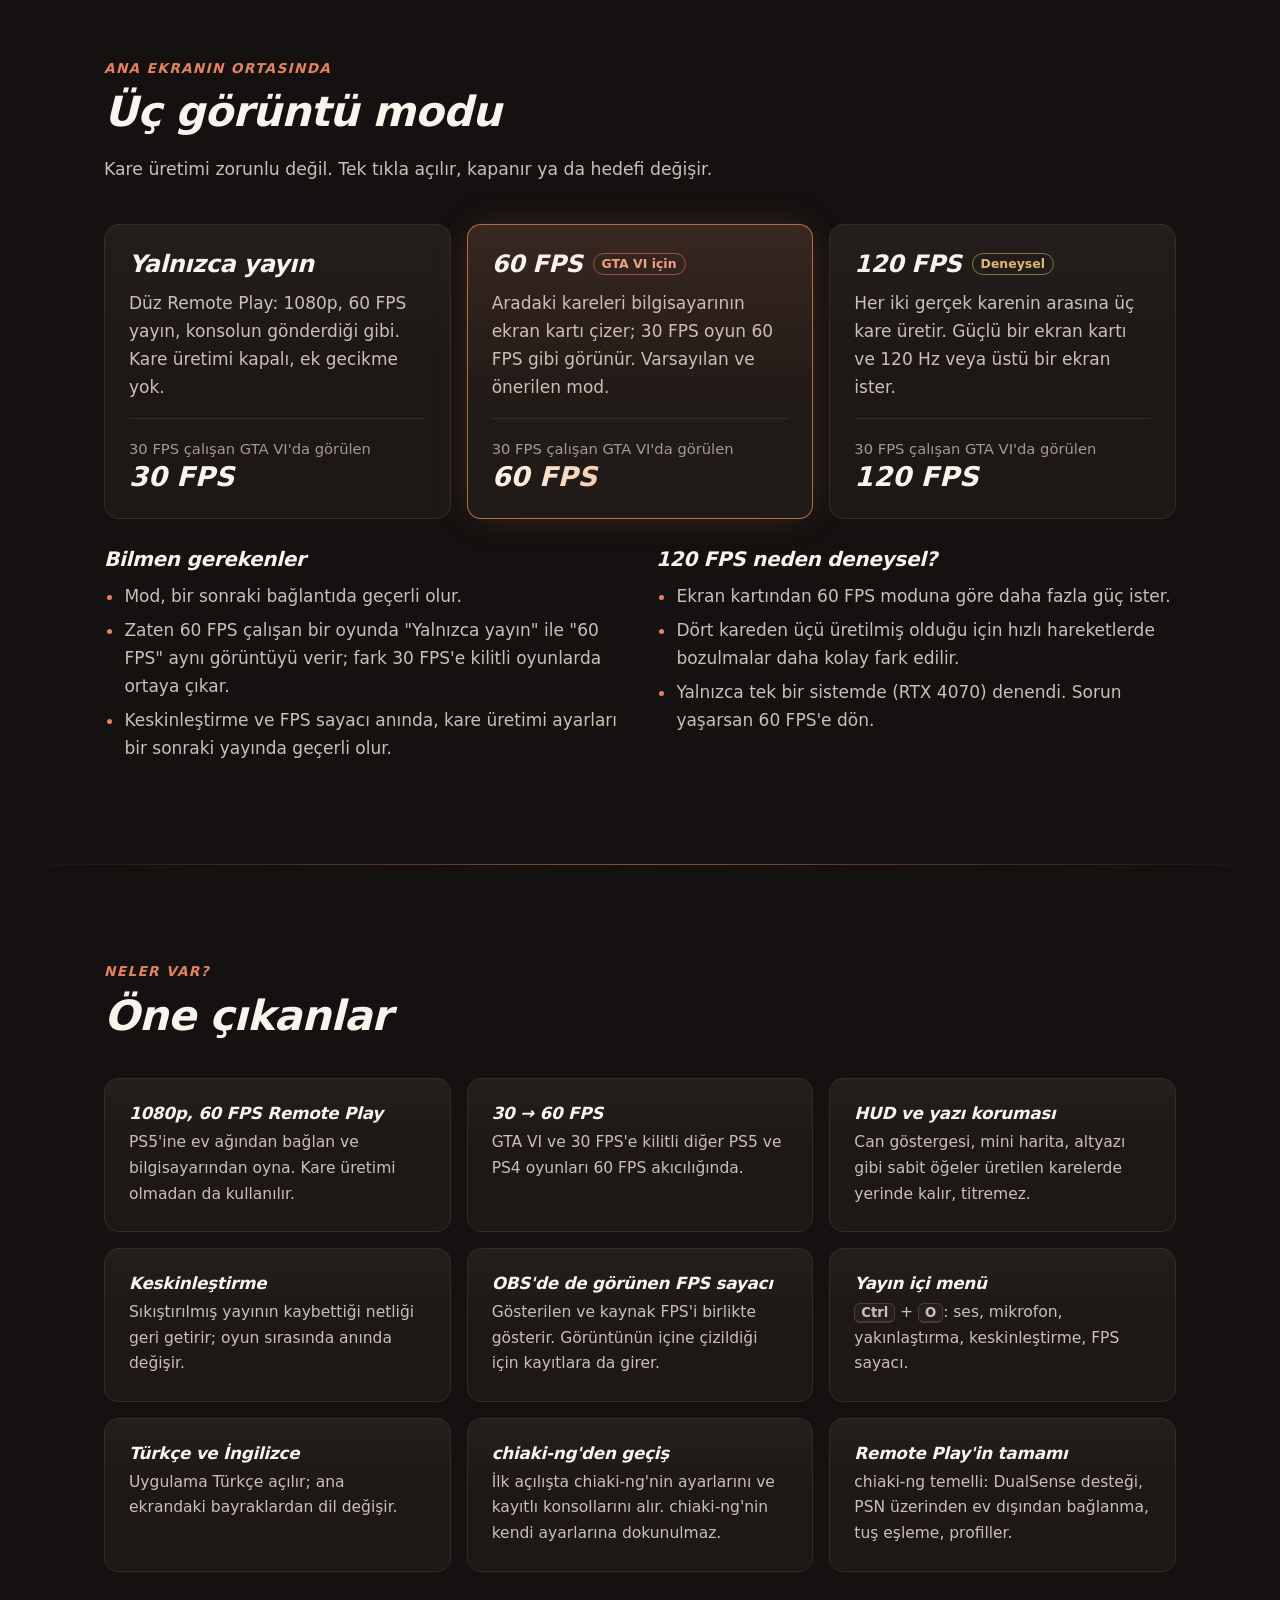
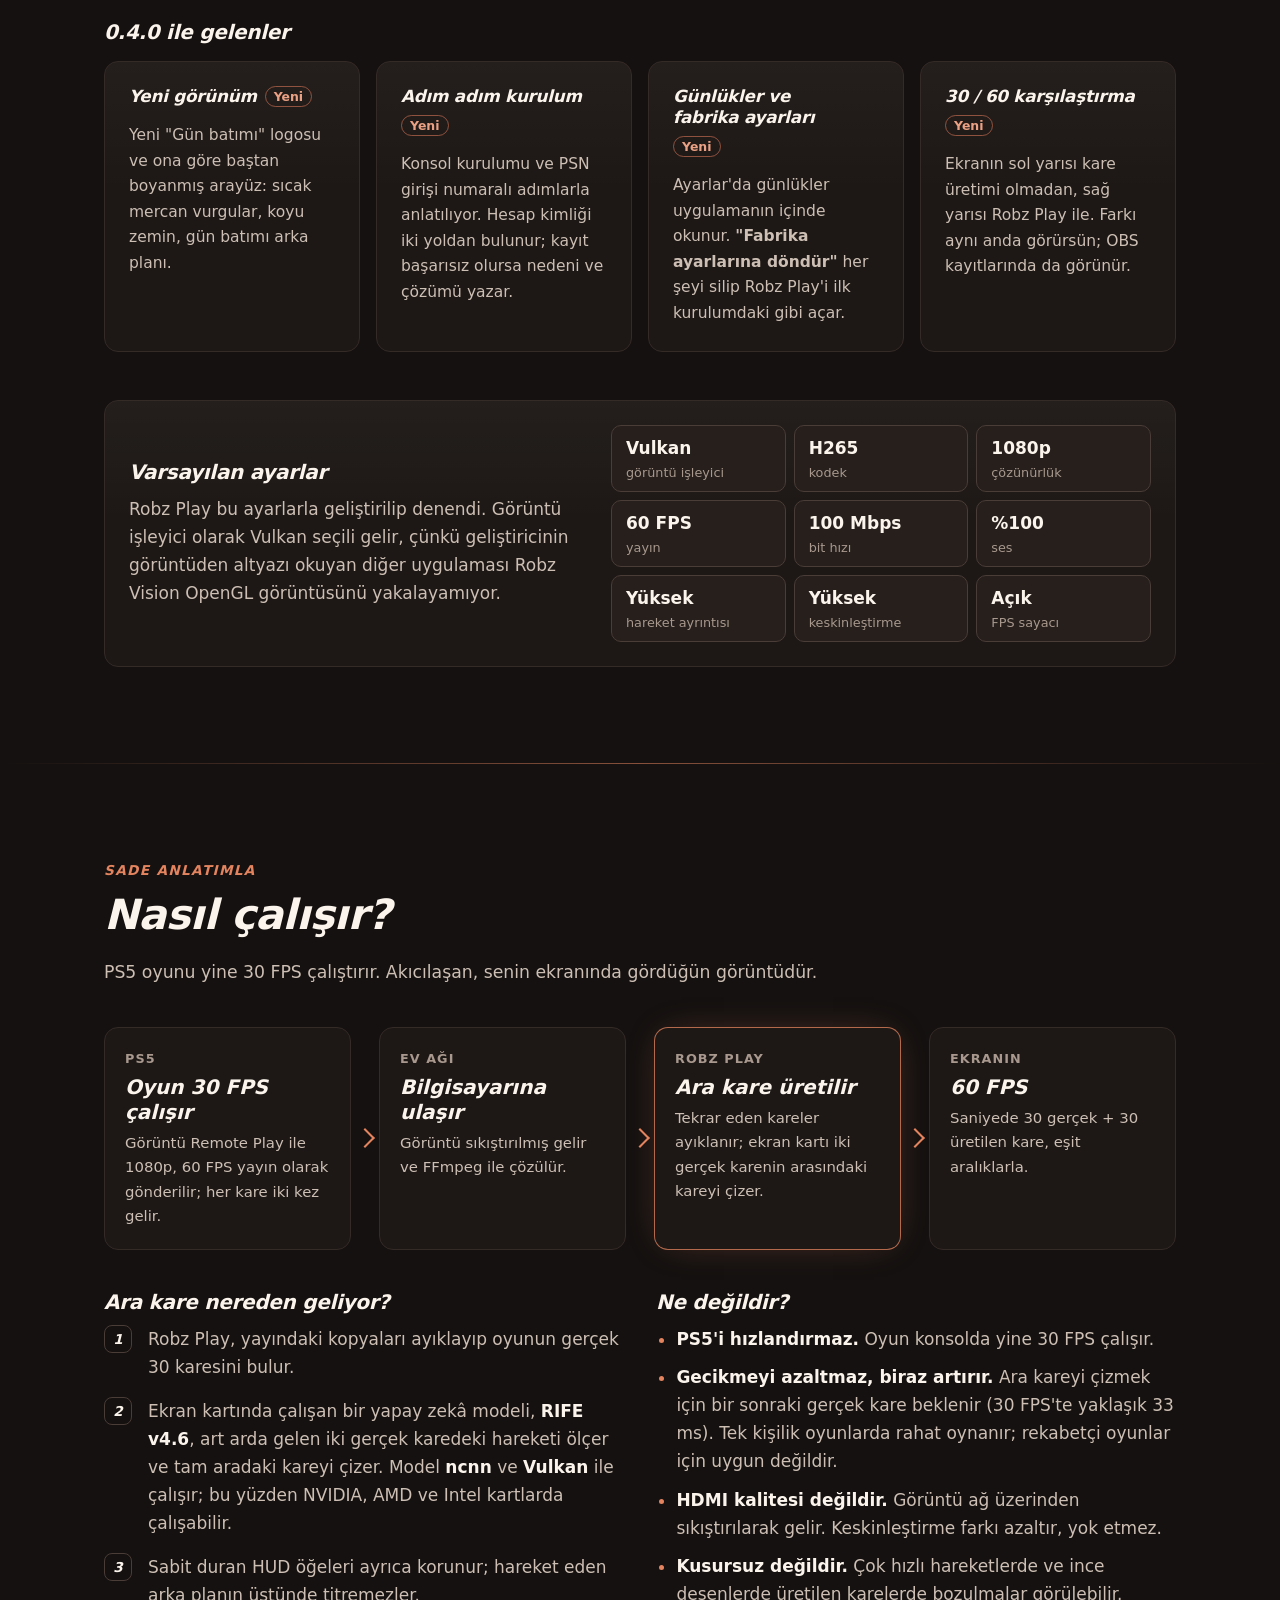
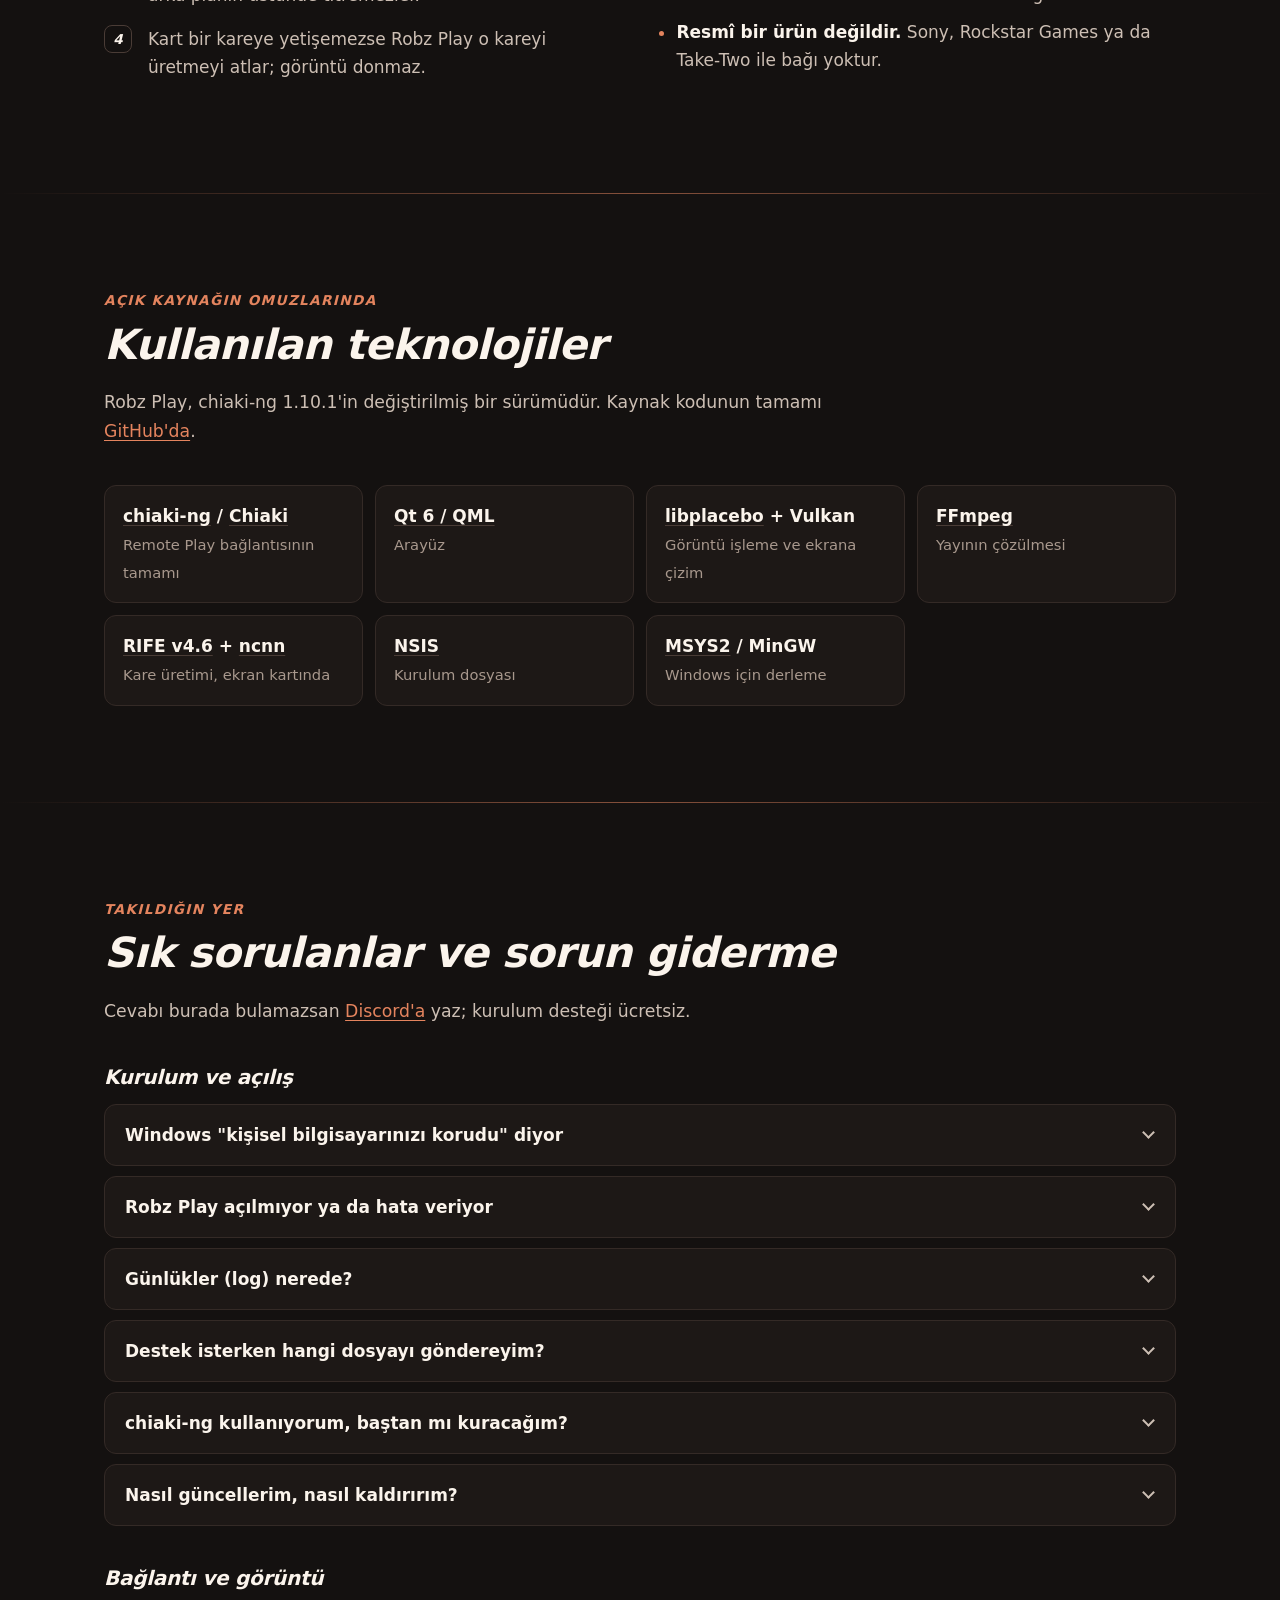
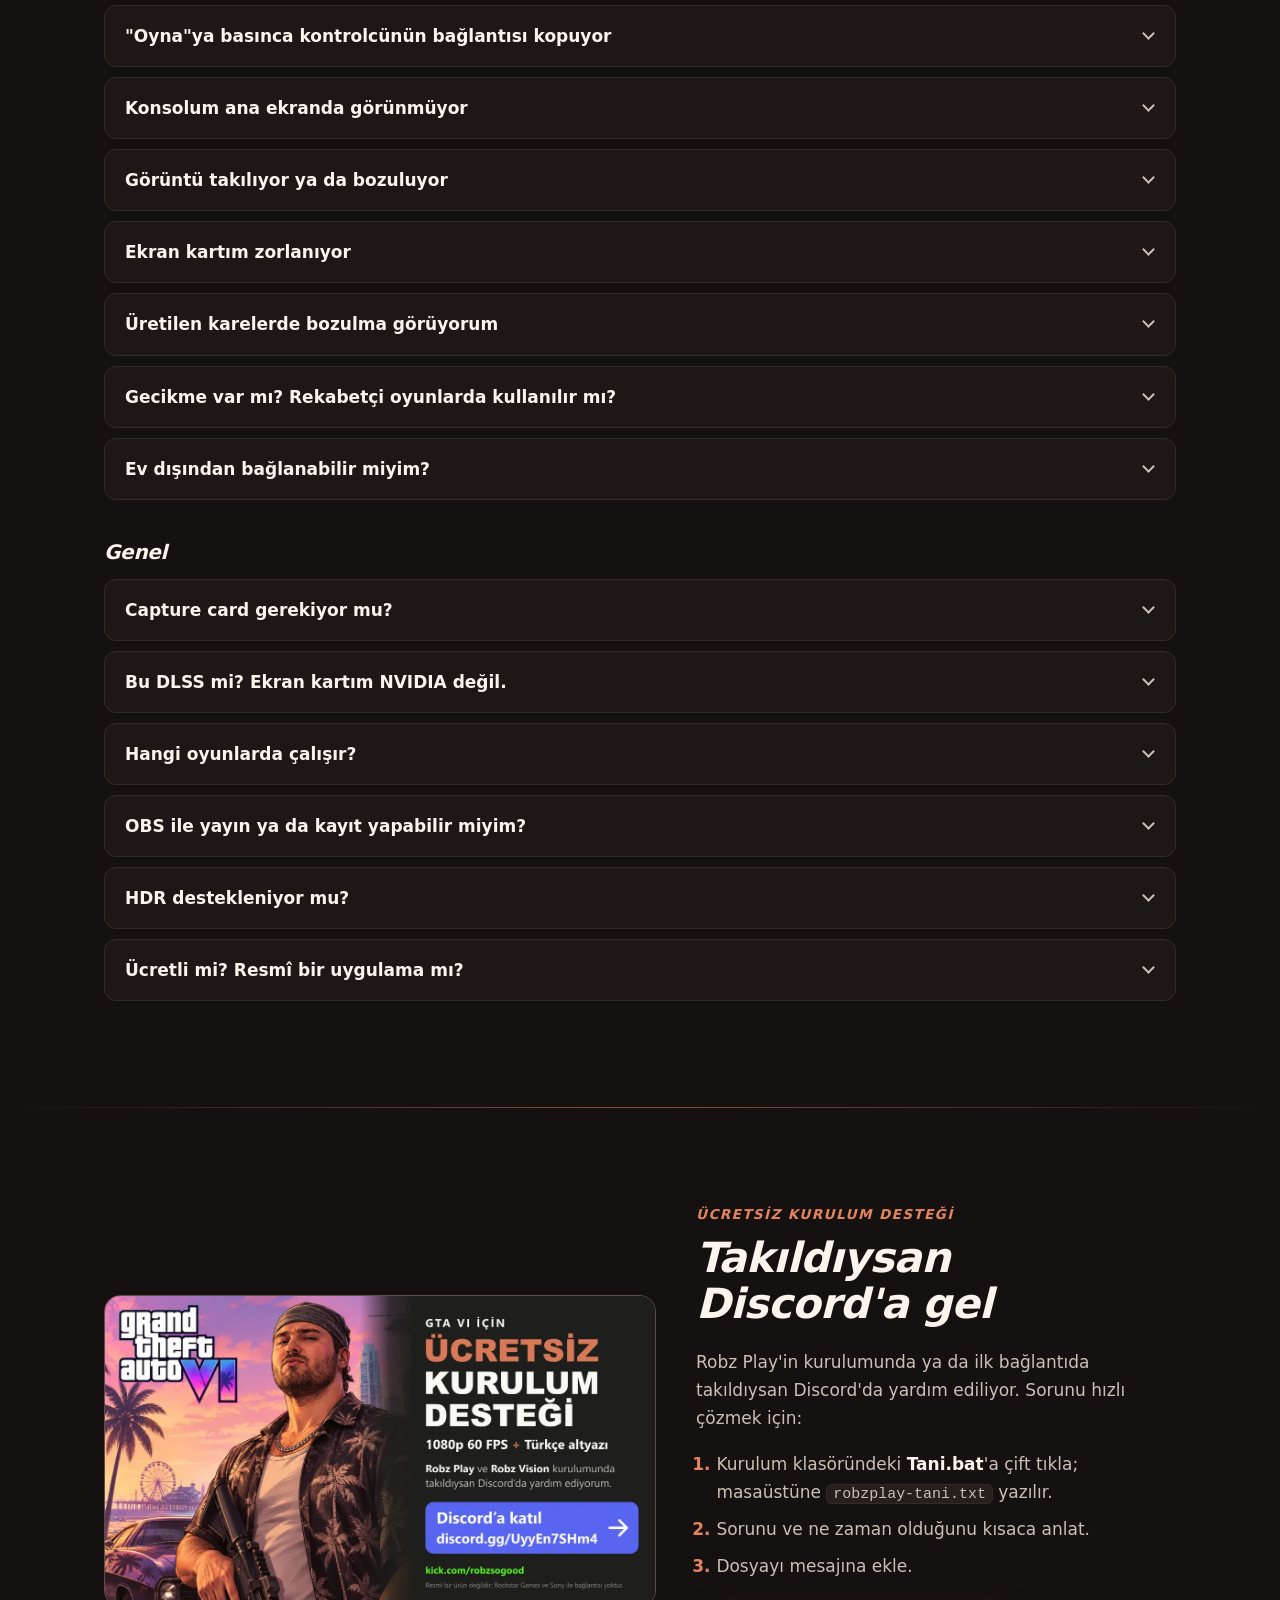
==== commit b6204236: "Site: sorumluluk reddi İki dilde de altbilgiden önce sorumluluk reddi bölümü ve altbilgide ona giden" ====
--- a/index.html
+++ b/index.html
@@ -209,7 +209,7 @@
     <div class="section-head">
       <span class="kicker">Adım adım</span>
       <h2 id="kurulum-baslik">İndirmekten ilk oyuna</h2>
-      <p>İlk dört adım hazırlık, sonrakiler uygulamanın içinde. Görüntüler Robz Play 0.4.0'dan alındı; konsolun adresi ve kimliği "yayıncı modu" ile gizlendi.</p>
+      <p>İlk dört adım hazırlık, sonrakiler uygulamanın içinde. Görüntüler Robz Play 0.4.1'den alındı; konsolun adresi ve kimliği "yayıncı modu" ile gizlendi.</p>
     </div>
 
     <h3 class="subhead">Hazırlık</h3>
@@ -290,15 +290,15 @@
           </ol>
         </div>
         <figure class="shot">
-          <a href="img/app-konsol-kur.webp"><img src="img/app-konsol-kur.webp" width="1232" height="184" loading="lazy" decoding="async" alt="Ağda bulunan konsolun kartı: Açık, henüz kurulmadı; sağda Kur düğmesi"></a>
+          <a href="img/app-konsol-kur.webp"><img src="img/app-konsol-kur.webp" width="1232" height="184" loading="lazy" decoding="async" alt="Ağda bulunan konsolun kartı: Dinlenme modunda, henüz kurulmadı; sağda Kur düğmesi"></a>
         </figure>
         <div class="shot-pair">
           <figure class="shot">
-            <a href="img/app-kurulum-hesap.webp"><img src="img/app-kurulum-hesap.webp" width="1584" height="891" loading="lazy" decoding="async" alt="Konsolu kaydet, 2. adım Hesap: iki yol seçeneği; seçili Tarayıcıda giriş yap yolunun dört adımı (giriş sayfasını aç, giriş yap, adresi kopyala, Robz Play'e dön ve yapıştır); sağda iki yolun anlatımı ve gizlilik ayarının yeri"></a>
+            <a href="img/app-kurulum-hesap.webp"><img src="img/app-kurulum-hesap.webp" width="1584" height="861" loading="lazy" decoding="async" alt="Konsolu kaydet, 2. adım Hesap: iki yol seçeneği; seçili Tarayıcıda giriş yap yolunun dört adımı (giriş sayfasını aç, giriş yap, adresi kopyala, Robz Play'e dön ve yapıştır); sağda iki yolun anlatımı ve gizlilik ayarının yeri"></a>
             <figcaption>2. adım: PlayStation hesabı, iki yoldan biriyle. Sağ taraf iki yolu ve dikkat edilecekleri anlatır.</figcaption>
           </figure>
           <figure class="shot">
-            <a href="img/app-kurulum-kod.webp"><img src="img/app-kurulum-kod.webp" width="1584" height="891" loading="lazy" decoding="async" alt="Konsolu kaydet, 3. adım Eşleştirme kodu: PS5'te açılacak menü yolu Ayarlar, Sistem, Uzaktan Oynama, Cihazı Bağla; 8 haneli kod alanı; sağda kodun ne olduğu"></a>
+            <a href="img/app-kurulum-kod.webp"><img src="img/app-kurulum-kod.webp" width="1584" height="861" loading="lazy" decoding="async" alt="Konsolu kaydet, 3. adım Eşleştirme kodu: PS5'te açılacak menü yolu Ayarlar, Sistem, Uzaktan Oynama, Cihazı Bağla; 8 haneli kod alanı; sağda kodun ne olduğu"></a>
             <figcaption>3. adım: PS5'teki kod. Görüntüler yayıncı modu açıkken alındı.</figcaption>
           </figure>
         </div>
@@ -311,7 +311,7 @@
           <p>GTA VI için <strong>60 FPS</strong>'i seç; varsayılan mod budur. Kare üretimi istemiyorsan <strong>Yalnızca yayın</strong>, güçlü bir kartın ve 120 Hz ekranın varsa deneysel <strong>120 FPS</strong>. Mod bir sonraki bağlantıda geçerli olur. Altındaki <strong>Hareket ayrıntısı</strong>, <strong>HUD ve yazıları sabit tut</strong>, <strong>Keskinleştirme</strong> ve <strong>FPS sayacı</strong> da buradan değişir.</p>
         </div>
         <figure class="shot">
-          <a href="img/app-goruntu-modu.webp"><img src="img/app-goruntu-modu.webp" width="1232" height="386" loading="lazy" decoding="async" alt="Görüntü modu bölümü: 60 FPS (GTA VI için) seçili; altında Hareket ayrıntısı Dengeli, HUD ve yazıları sabit tut açık, Keskinleştirme Kapalı, FPS sayacı kapalı"></a>
+          <a href="img/app-goruntu-modu.webp"><img src="img/app-goruntu-modu.webp" width="1232" height="386" loading="lazy" decoding="async" alt="Görüntü modu bölümü: 60 FPS (GTA VI için) seçili; altında Hareket ayrıntısı Yüksek, HUD ve yazıları sabit tut açık, Keskinleştirme Yüksek, FPS sayacı açık"></a>
         </figure>
       </li>
 
@@ -322,7 +322,7 @@
           <p>Konsol kaydedildikten sonra kartında <strong>Oyna</strong> düğmesi çıkar. Bastığında Robz Play PS5'e bağlanır; 4. adımdaki dinlenme modu ayarları açıksa uyuyan konsol da uyandırılır. Bağlantı kurulunca oyun görüntüsü gelir.</p>
         </div>
         <figure class="shot">
-          <a href="img/app-baglaniyor.webp"><img src="img/app-baglaniyor.webp" width="1280" height="720" loading="lazy" decoding="async" alt="Bağlanma ekranı: ortada RP logosu ve PlayStation'a bağlanılıyor yazısı, arkada logodaki gün batımı; altta Ctrl+O ile yayın menüsünü açma ipucu"></a>
+          <a href="img/app-baglaniyor.webp"><img src="img/app-baglaniyor.webp" width="1280" height="720" loading="lazy" decoding="async" alt="Bağlanma ekranı: ortada RP logosu ve PlayStation'a bağlanılıyor yazısı, altında PS5 kimin oynayacağını sorarsa ikinci profilin seçileceği notu, arkada logodaki gün batımı; altta Ctrl+O ile yayın menüsünü açma ipucu"></a>
           <figcaption>Bağlanırken görünen ekran.</figcaption>
         </figure>
       </li>
@@ -334,7 +334,7 @@
           <p><kbd>Ctrl</kbd> + <kbd>O</kbd> yayın menüsünü açar: ses düzeyi, mikrofon, yakınlaştırma, keskinleştirme, FPS sayacı ve görüntü işleyici ayarları oyunu bırakmadan değişir.</p>
         </div>
         <figure class="shot">
-          <a href="img/app-yayin-menusu.webp"><img src="img/app-yayin-menusu-cubuk.webp" width="1564" height="162" loading="lazy" decoding="async" alt="Yayın menüsü: Ses yüzde 100, Mikrofon, Yakınlaştır, Esnet, FPS sayacı, Keskinleştirme: Kapalı; Görüntü işleyici seçenekleri Varsayılan, Yüksek kalite, HQ + Uzamsal, HQ + İleri uzamsal, Özel; Ekran ayarları"></a>
+          <a href="img/app-yayin-menusu.webp"><img src="img/app-yayin-menusu-cubuk.webp" width="1564" height="162" loading="lazy" decoding="async" alt="Yayın menüsü: Ses yüzde 100, Mikrofon, Yakınlaştır, Esnet, FPS sayacı, 30 / 60 karşılaştırma, Keskinleştirme: Yüksek; Görüntü işleyici seçenekleri Varsayılan, Yüksek kalite, HQ + Uzamsal, HQ + İleri uzamsal, Özel; Ekran ayarları"></a>
           <figcaption>Yayın menüsü, ekranın altında açılır.</figcaption>
         </figure>
       </li>
@@ -347,7 +347,7 @@
         </div>
         <div class="shot-pair">
           <figure class="shot">
-            <a href="img/app-ayarlar-genel.webp"><img src="img/app-ayarlar-genel.webp" width="1584" height="891" loading="lazy" decoding="async" alt="Ayarlar, Genel sayfası: Kare üretimi açık, FPS sayacı kapalı, Güncellemeleri denetle açık, hareket ayrıntısı Dengeli, kare üretimi hedefi 60 FPS, HUD ve yazıları sabit tut açık"></a>
+            <a href="img/app-ayarlar-genel.webp"><img src="img/app-ayarlar-genel.webp" width="1584" height="891" loading="lazy" decoding="async" alt="Ayarlar, Genel sayfası: Bağlantı kesilince Sor, Kare üretimi açık, FPS sayacı açık, Güncellemeleri denetle açık, hareket ayrıntısı Yüksek, kare üretimi hedefi 60 FPS, HUD ve yazıları sabit tut açık, 30 / 60 karşılaştırma kapalı, keskinleştirme Yüksek"></a>
             <figcaption>Genel: kare üretimi ve temel ayarlar.</figcaption>
           </figure>
           <figure class="shot">
@@ -732,6 +732,26 @@
   </div>
 </section>
 
+<!-- ============ Disclaimer ============ -->
+<section class="section" id="sorumluluk" aria-labelledby="sorumluluk-baslik">
+  <div class="wrap">
+    <div class="section-head">
+      <span class="kicker">Açık ve dürüst</span>
+      <h2 id="sorumluluk-baslik">Sorumluluk reddi</h2>
+      <p>Robz Play açık kaynak bir chiaki-ng çatalıdır. Neyin kime ait olduğunu, uygulamanın ne yaptığını ve ne yapmadığını burada açıkça yazıyoruz.</p>
+    </div>
+    <div class="features">
+      <div class="card feature"><h3>Açık kaynak bir chiaki-ng çatalı</h3><p>Robz Play, açık kaynak Remote Play istemcisi <a href="https://github.com/chiaki-ng/chiaki-ng">chiaki-ng</a>'nin bir çatalıdır (fork). PS5'e bağlanma, görüntü ve sesin alınması, kontrolcü desteği ve PSN girişi gibi Remote Play'in tamamı chiaki-ng'den gelir. Robz Play bunun üzerine kare üretimini, Türkçe arayüzü, adım adım kurulum ekranlarını, kurulum dosyasını ve güncelleme bildirimini ekler. Uygulamayı geliştiren kişi de Robz Play'i kendi PS5'iyle düzenli olarak kullanır.</p></div>
+      <div class="card feature"><h3>Virüs ya da zararlı yazılım değildir</h3><p>Kaynak kodun tamamı <a href="https://github.com/kutsalkiremitci/robz-play">GitHub'da</a> herkese açıktır; yayınlanan her kurulum dosyası bu koddan derlenir ve SHA-256 değeri <a href="https://github.com/kutsalkiremitci/robz-play/releases">sürüm notlarında</a> yazar. Uygulama geliştiriciye veri göndermez, reklam ya da kullanım istatistiği içermez, kurulurken yönetici izni istemez. Windows'un "kişisel bilgisayarınızı korudu" uyarısı ve Akıllı Uygulama Denetimi engeli dosyanın zararlı olduğunu değil, henüz dijital olarak imzalanmadığını gösterir; bazı antivirüs programları da yeni ve imzasız dosyalara yanlış alarm verebilir.</p></div>
+      <div class="card feature"><h3>PSN girişi chiaki-ng'ye aittir</h3><p>PlayStation hesabıyla giriş yöntemi Robz Play tarafından geliştirilmemiştir; chiaki-ng'den olduğu gibi devralınmıştır. Giriş Sony'nin kendi sayfasında, senin tarayıcında yapılır; e-posta adresin ve şifren Robz Play'e gelmez. Sony'nin verdiği hesap kimliği ve oturum anahtarları yalnızca bu bilgisayarda saklanır ve <strong>Fabrika ayarlarına döndür</strong> ile silinir. "Çevrimiçi kimlikle bul" yolu da chiaki-ng'den gelir ve PSN kullanıcı adını üçüncü bir tarafa ait psn.flipscreen.games hizmetine sorar.</p></div>
+      <div class="card feature"><h3>Uygulamanın bağlandığı yerler</h3><p>PS5'in; PSN girişi ve ev dışından bağlantı için Sony'nin sunucuları; ev dışından bağlanırken ağ adresini bulmak için herkese açık STUN sunucuları; güncelleme denetimi için GitHub; ve yalnızca seçersen çevrimiçi kimlik araması için psn.flipscreen.games.</p></div>
+      <div class="card feature"><h3>Kullanım kendi sorumluluğundadır</h3><p>Robz Play, AGPL-3.0 lisansının 15. ve 16. maddelerinde belirtildiği gibi "olduğu gibi" (as is), açık ya da örtülü hiçbir garanti verilmeden sunulur. Yürürlükteki hukukun izin verdiği ölçüde geliştirici ve katkıda bulunanlar; uygulamanın kullanılmasından ya da kullanılamamasından doğan veri kaybı, donanım ya da yazılım sorunları, PlayStation Network hesabına uygulanabilecek kısıtlamalar ve diğer her türlü doğrudan ya da dolaylı zarardan sorumlu tutulamaz.</p></div>
+      <div class="card feature"><h3>Resmî değil, bağımsız</h3><p>Robz Play resmî olmayan bir Remote Play istemcisidir; PlayStation Network kullanım koşullarına uymak kullanıcının sorumluluğundadır. Robz Play; Sony Interactive Entertainment, Rockstar Games, Take-Two Interactive ya da chiaki-ng ve Chiaki geliştiricileri tarafından hazırlanmamış, onaylanmamış ve desteklenmemiştir.</p></div>
+    </div>
+    <p class="small-note">Robz Play'i indirip kullanan kişi, kullanımın kendi sorumluluğunda olduğunu kabul etmiş sayılır. Bağlayıcı lisans metni: <a href="https://github.com/kutsalkiremitci/robz-play/blob/robzplay/COPYING">AGPL-3.0</a>.</p>
+  </div>
+</section>
+
 </main>
 
 <footer class="footer">
@@ -748,6 +768,7 @@
           <li><a href="https://github.com/kutsalkiremitci/robz-play/releases/latest/download/RobzPlay-Setup.exe">İndir (RobzPlay-Setup.exe)</a></li>
           <li><a href="https://github.com/kutsalkiremitci/robz-play/releases">Sürümler</a></li>
           <li><a href="https://github.com/kutsalkiremitci/robz-play">Kaynak kodu</a></li>
+          <li><a href="#sorumluluk">Sorumluluk reddi</a></li>
           <li><a href="https://github.com/kutsalkiremitci/robz-play/issues">Sorun bildir</a></li>
         </ul>
       </div>
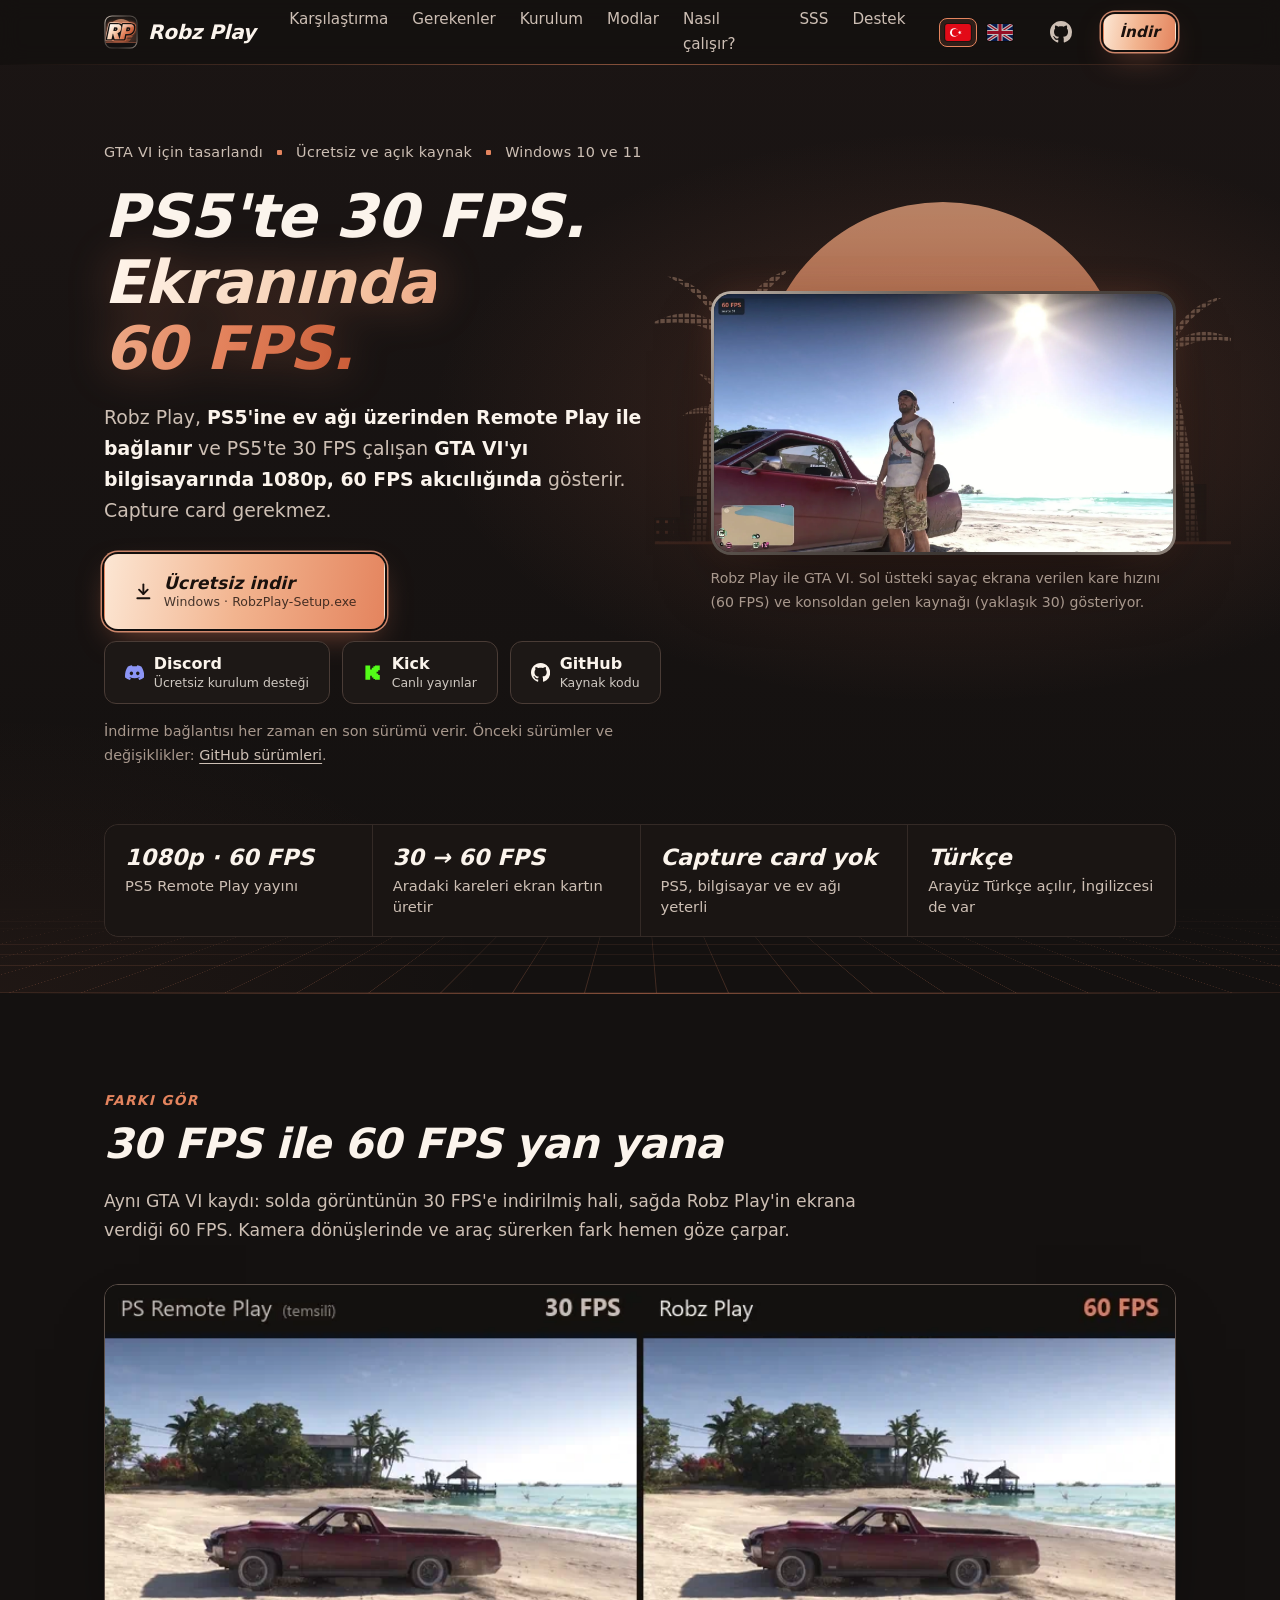
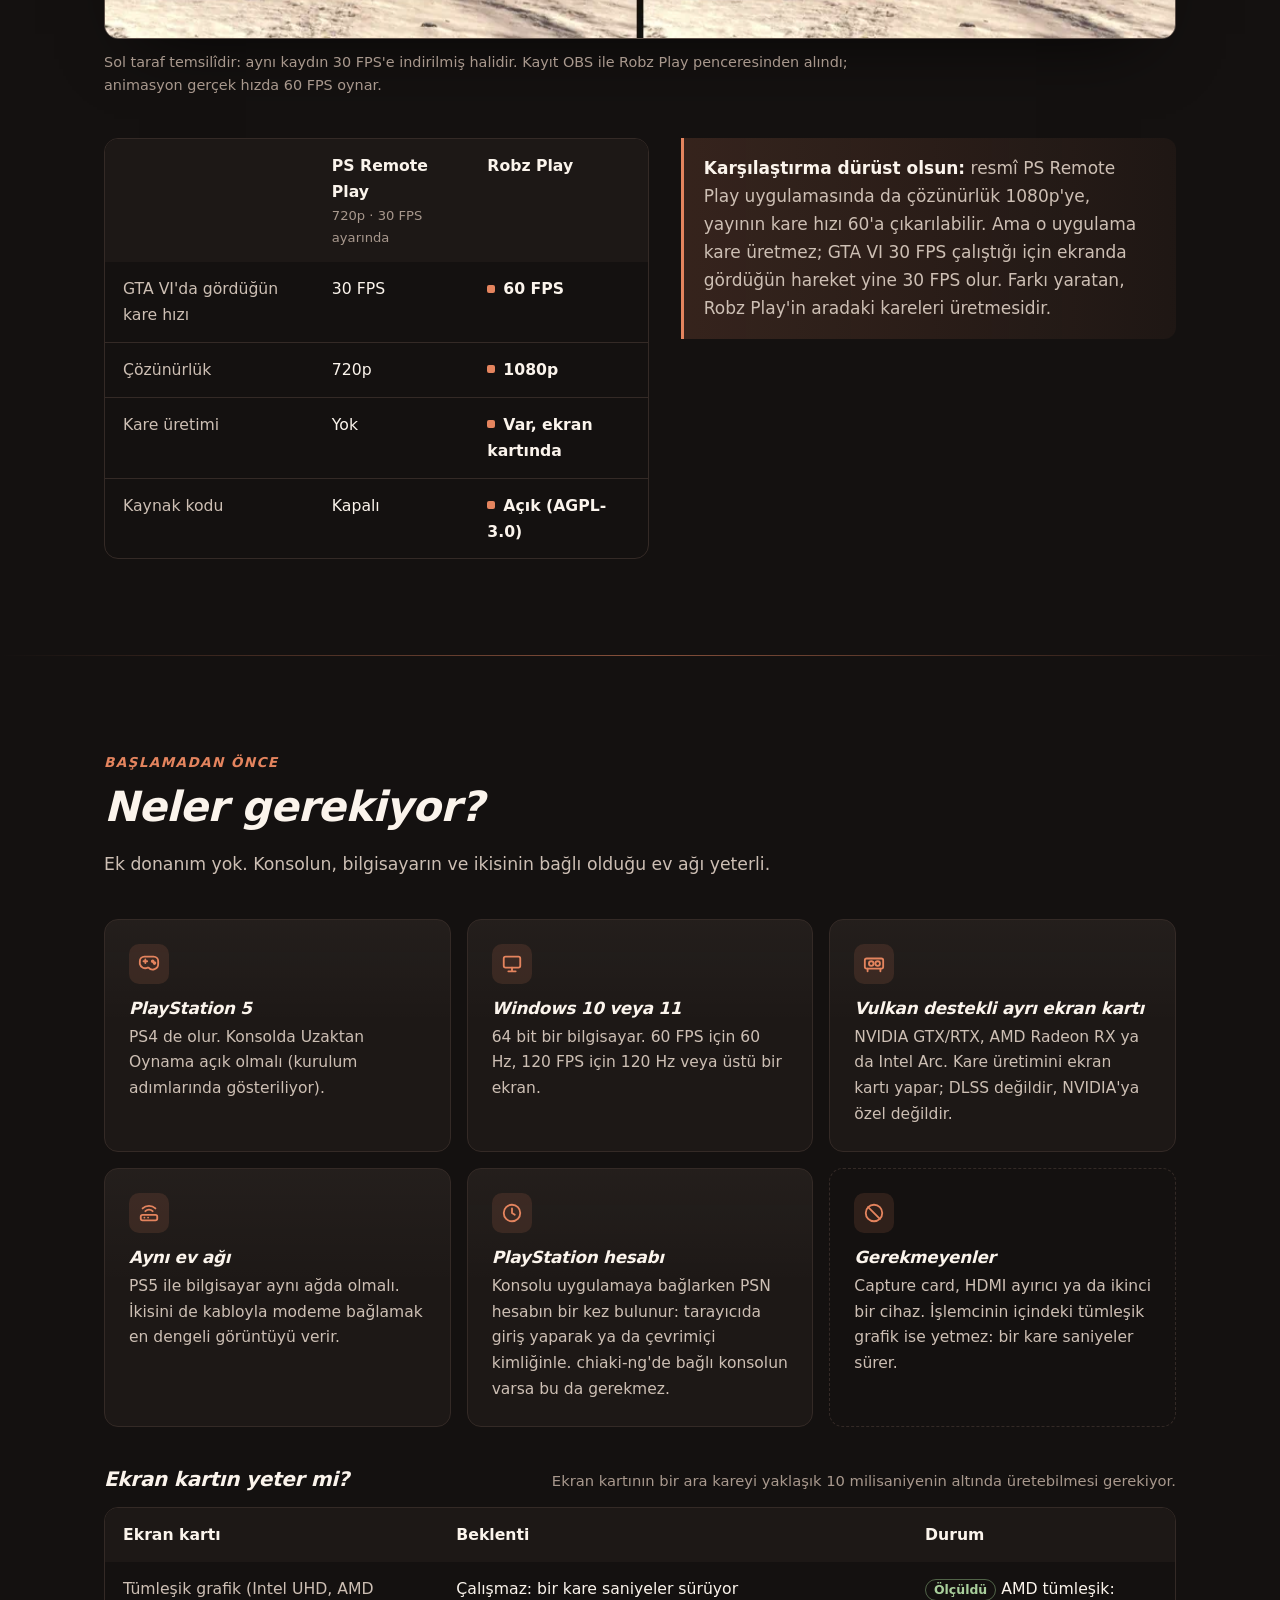
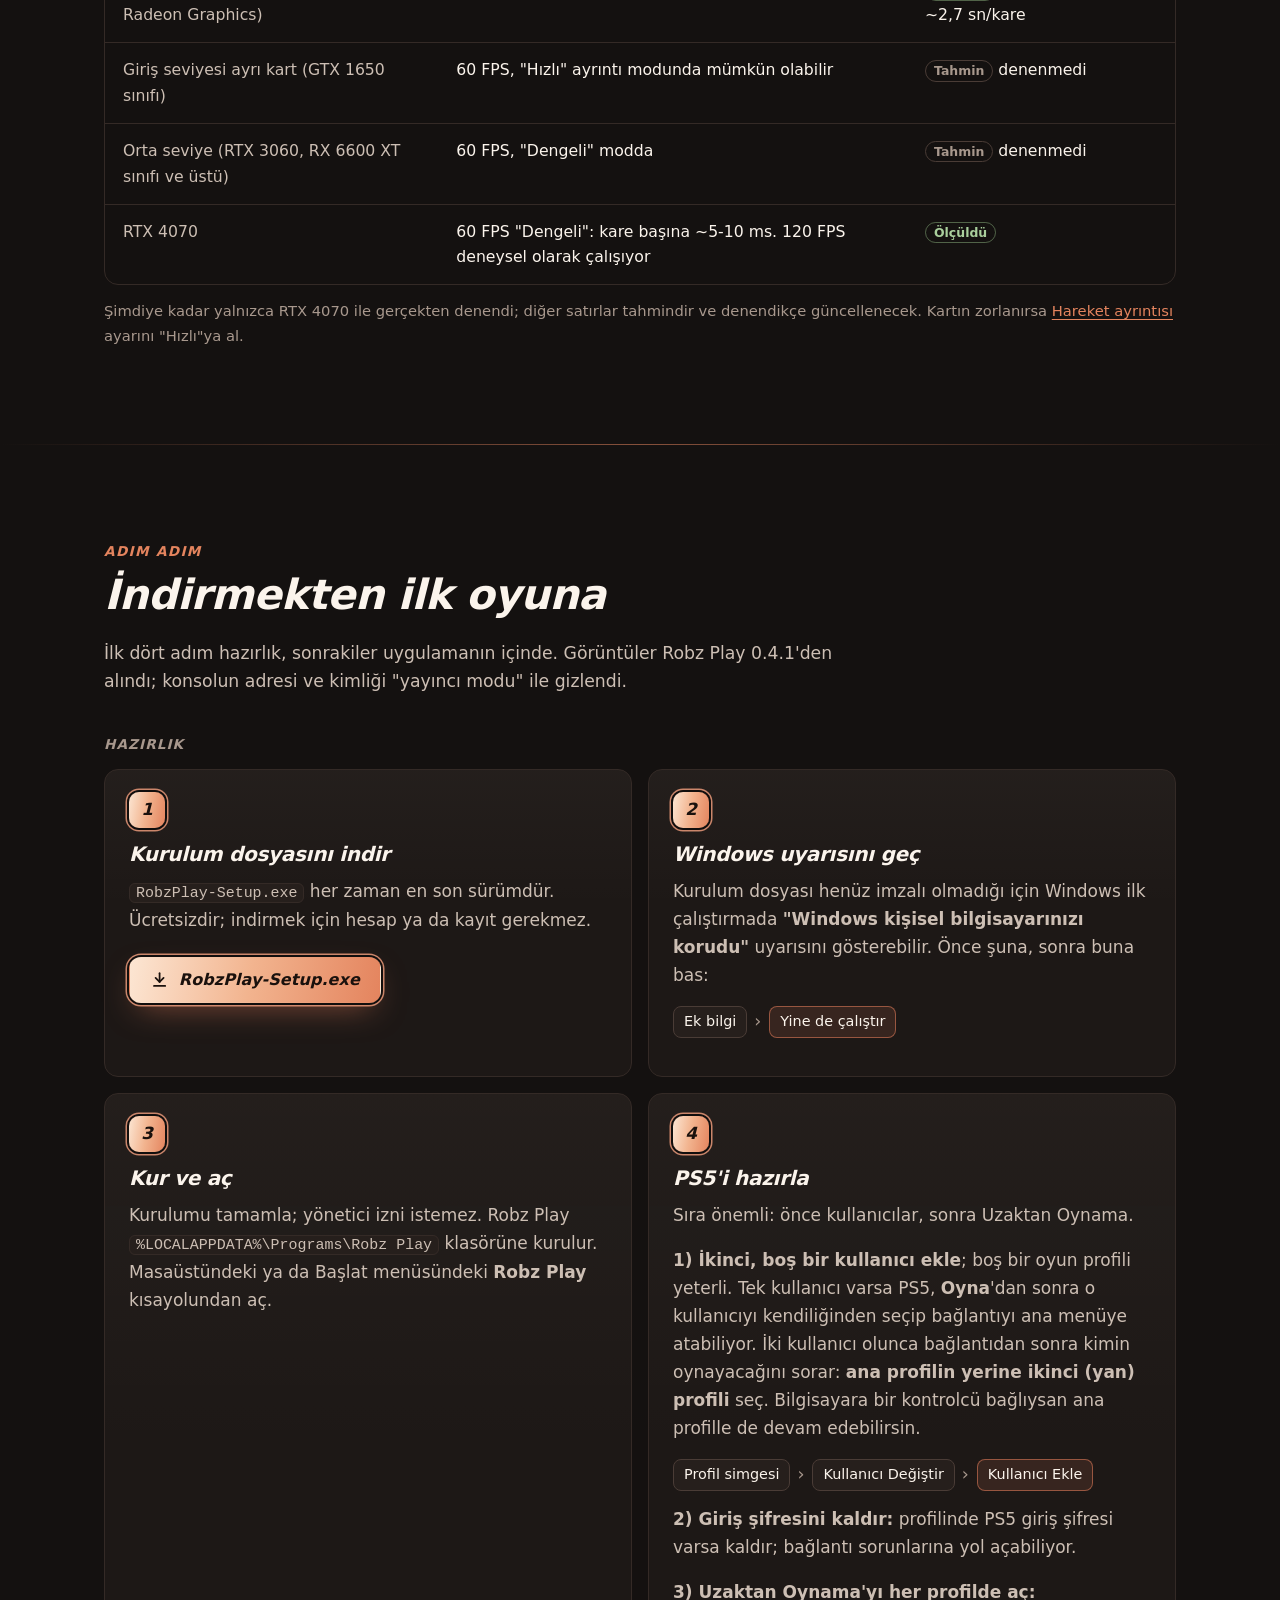
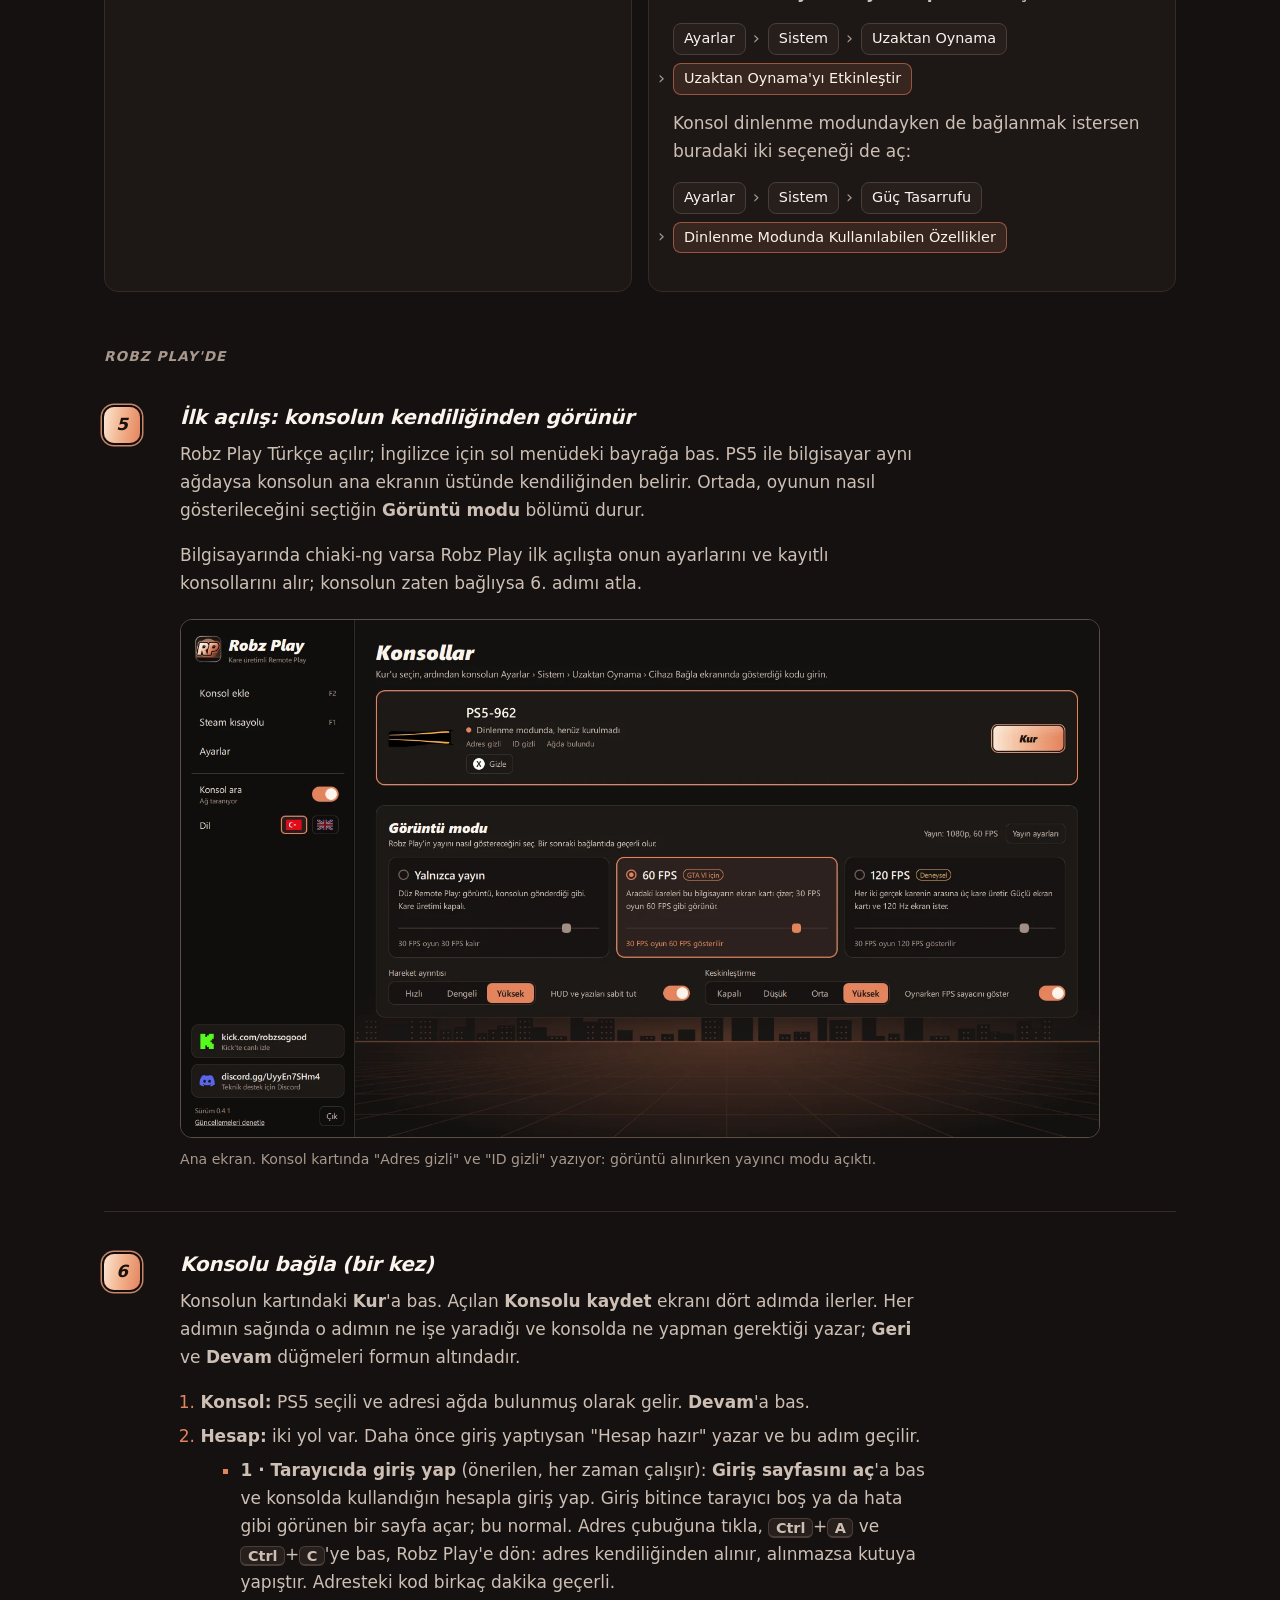
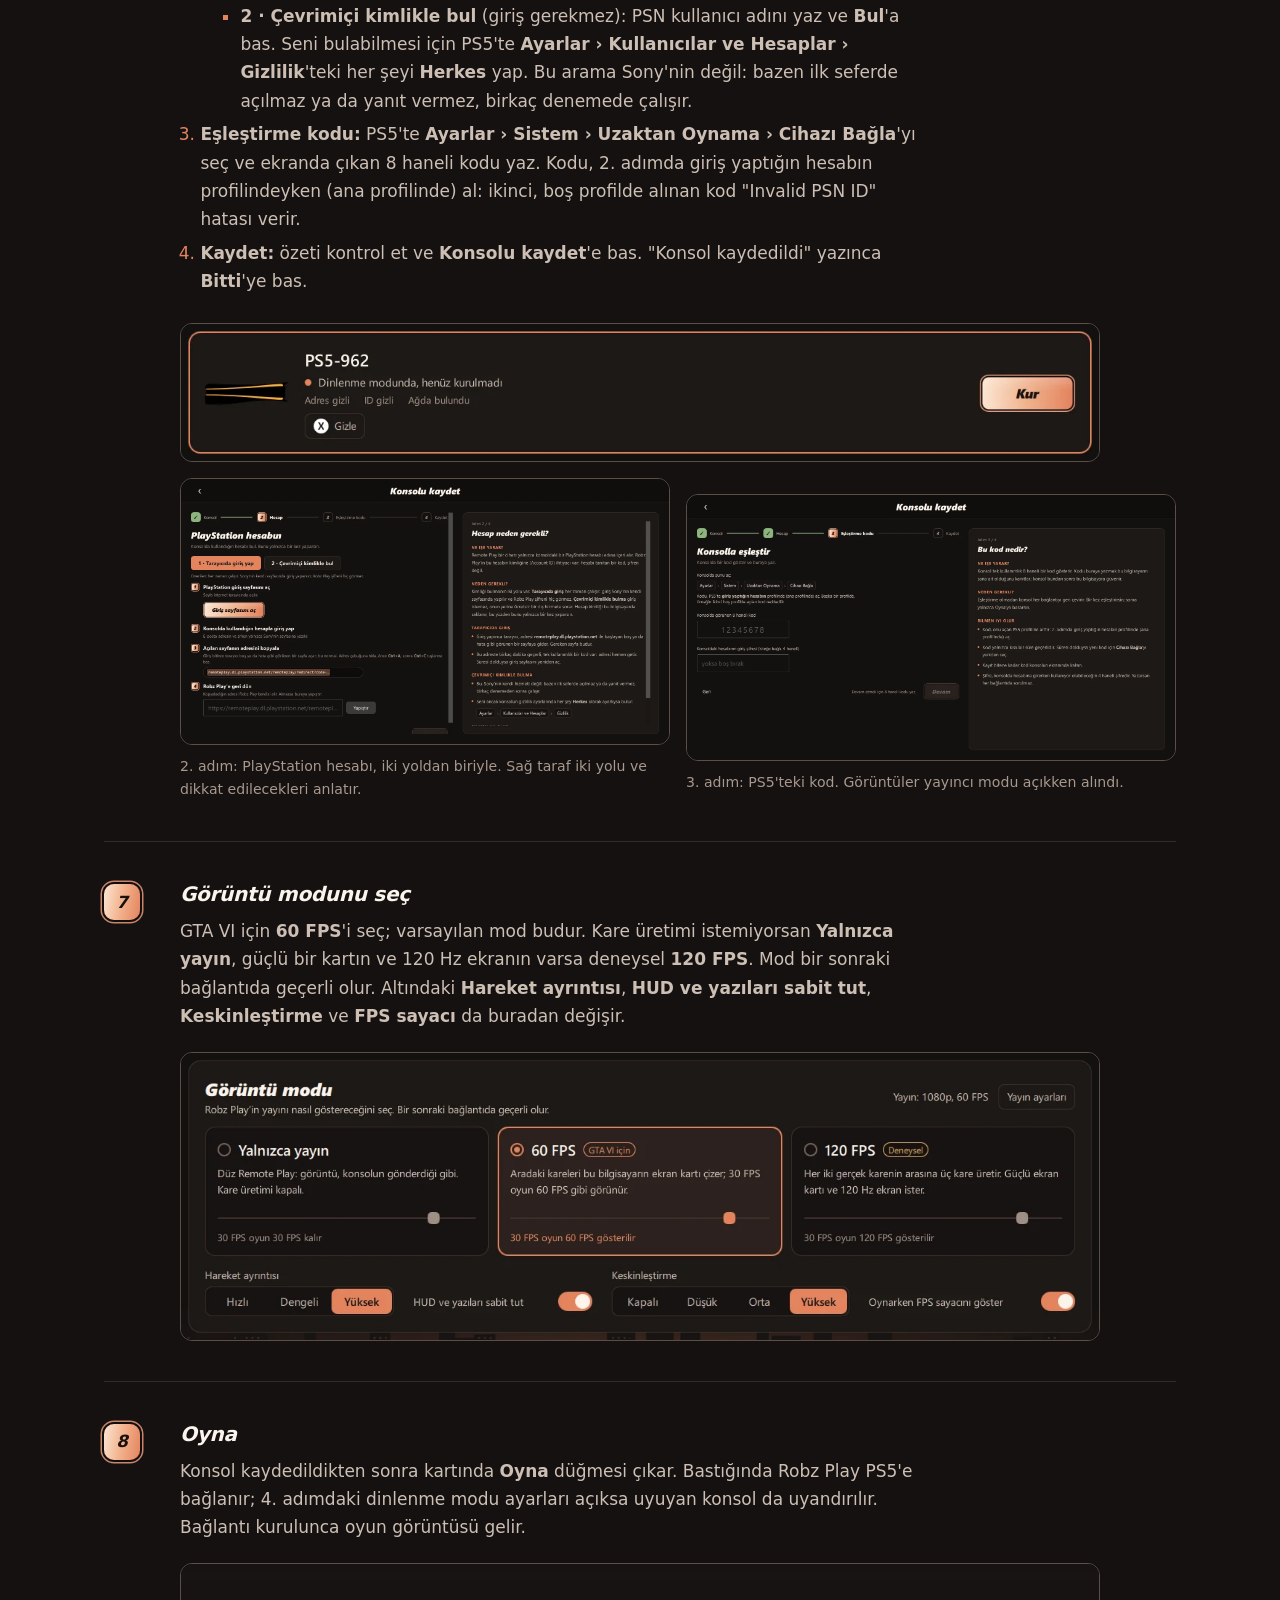
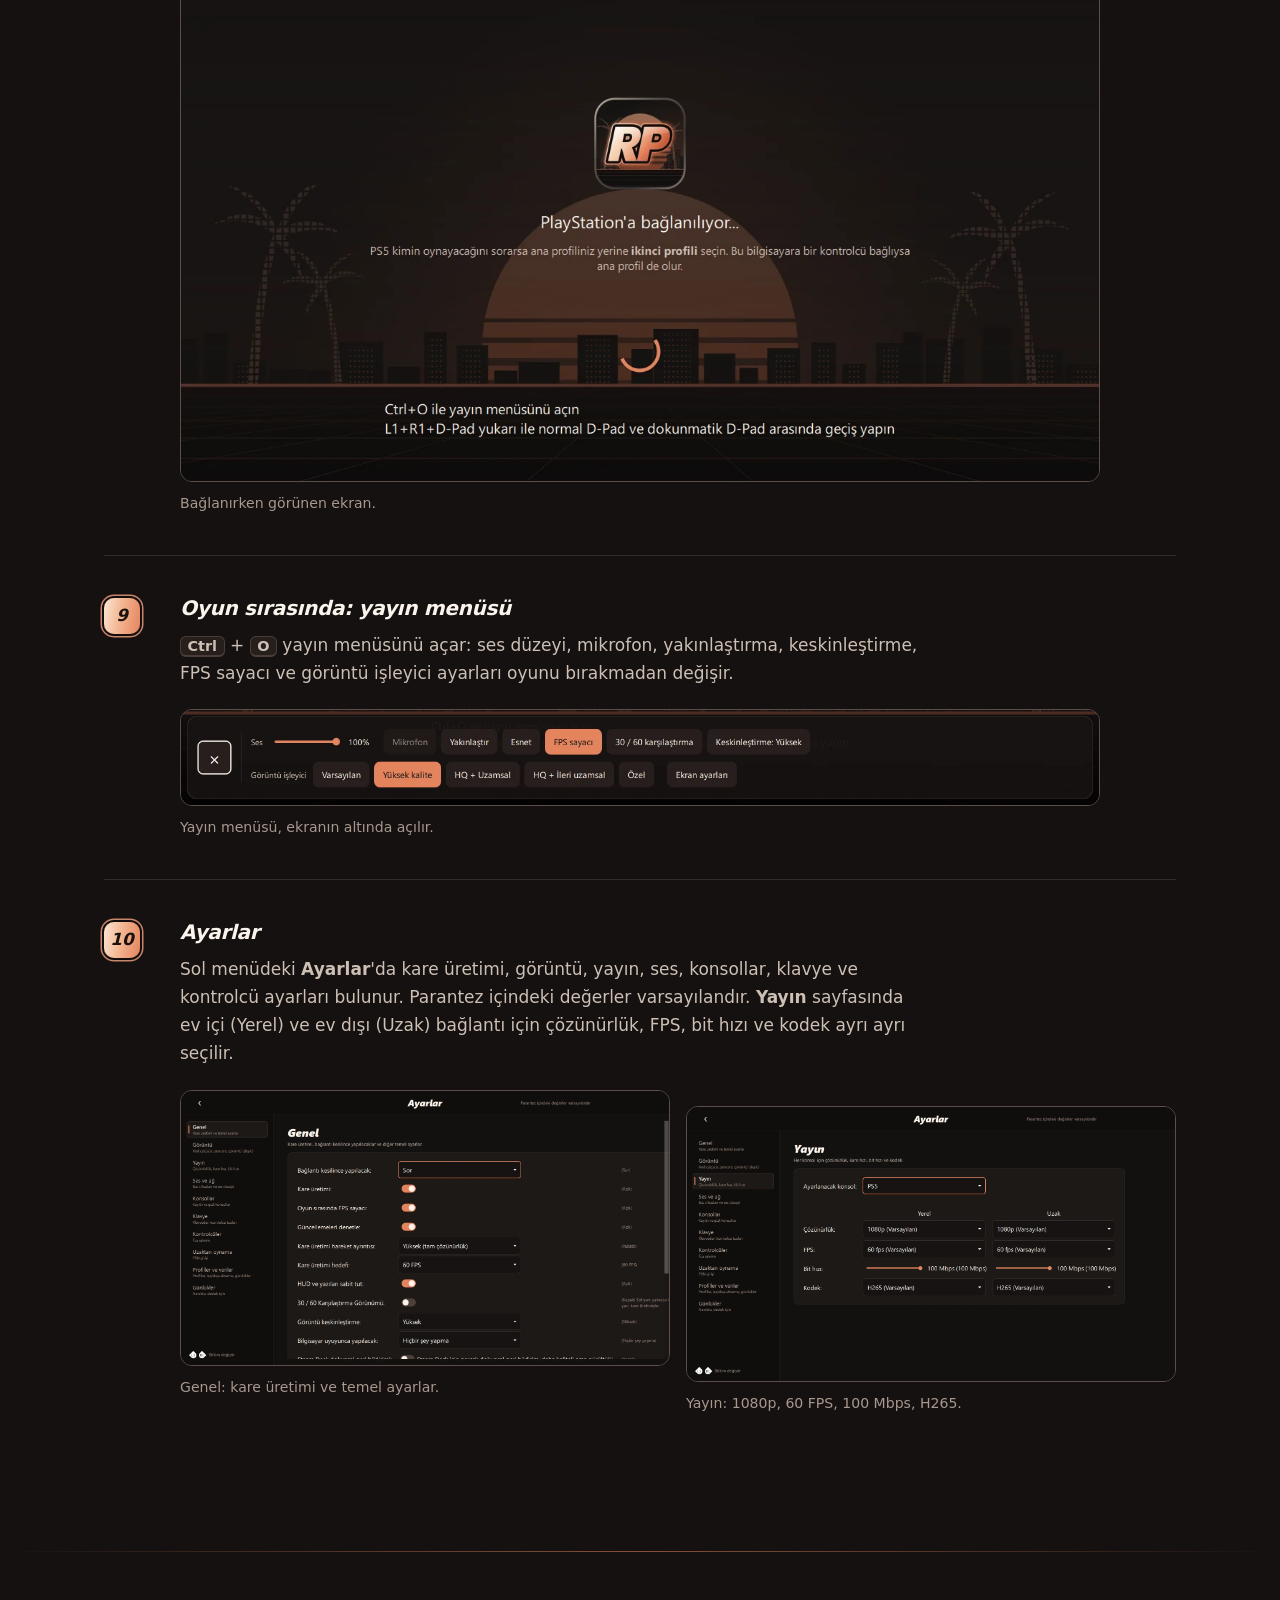
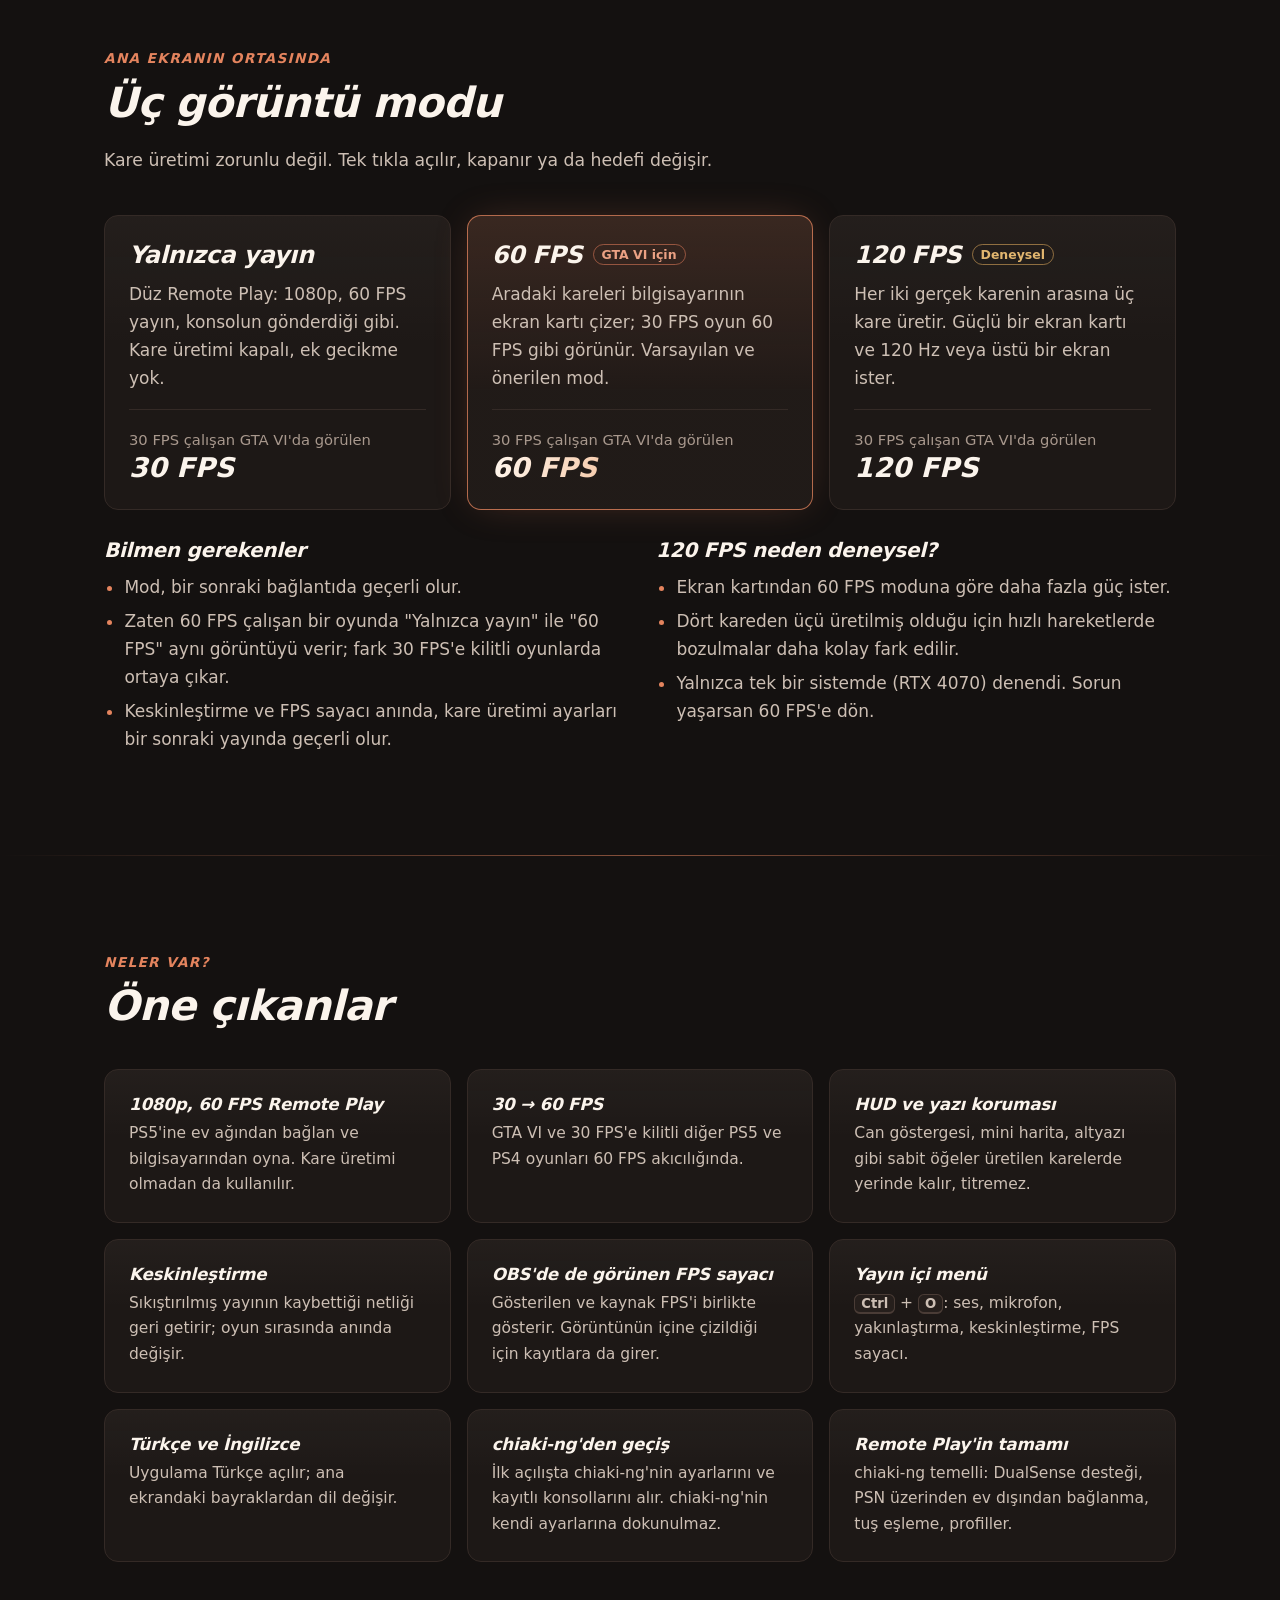
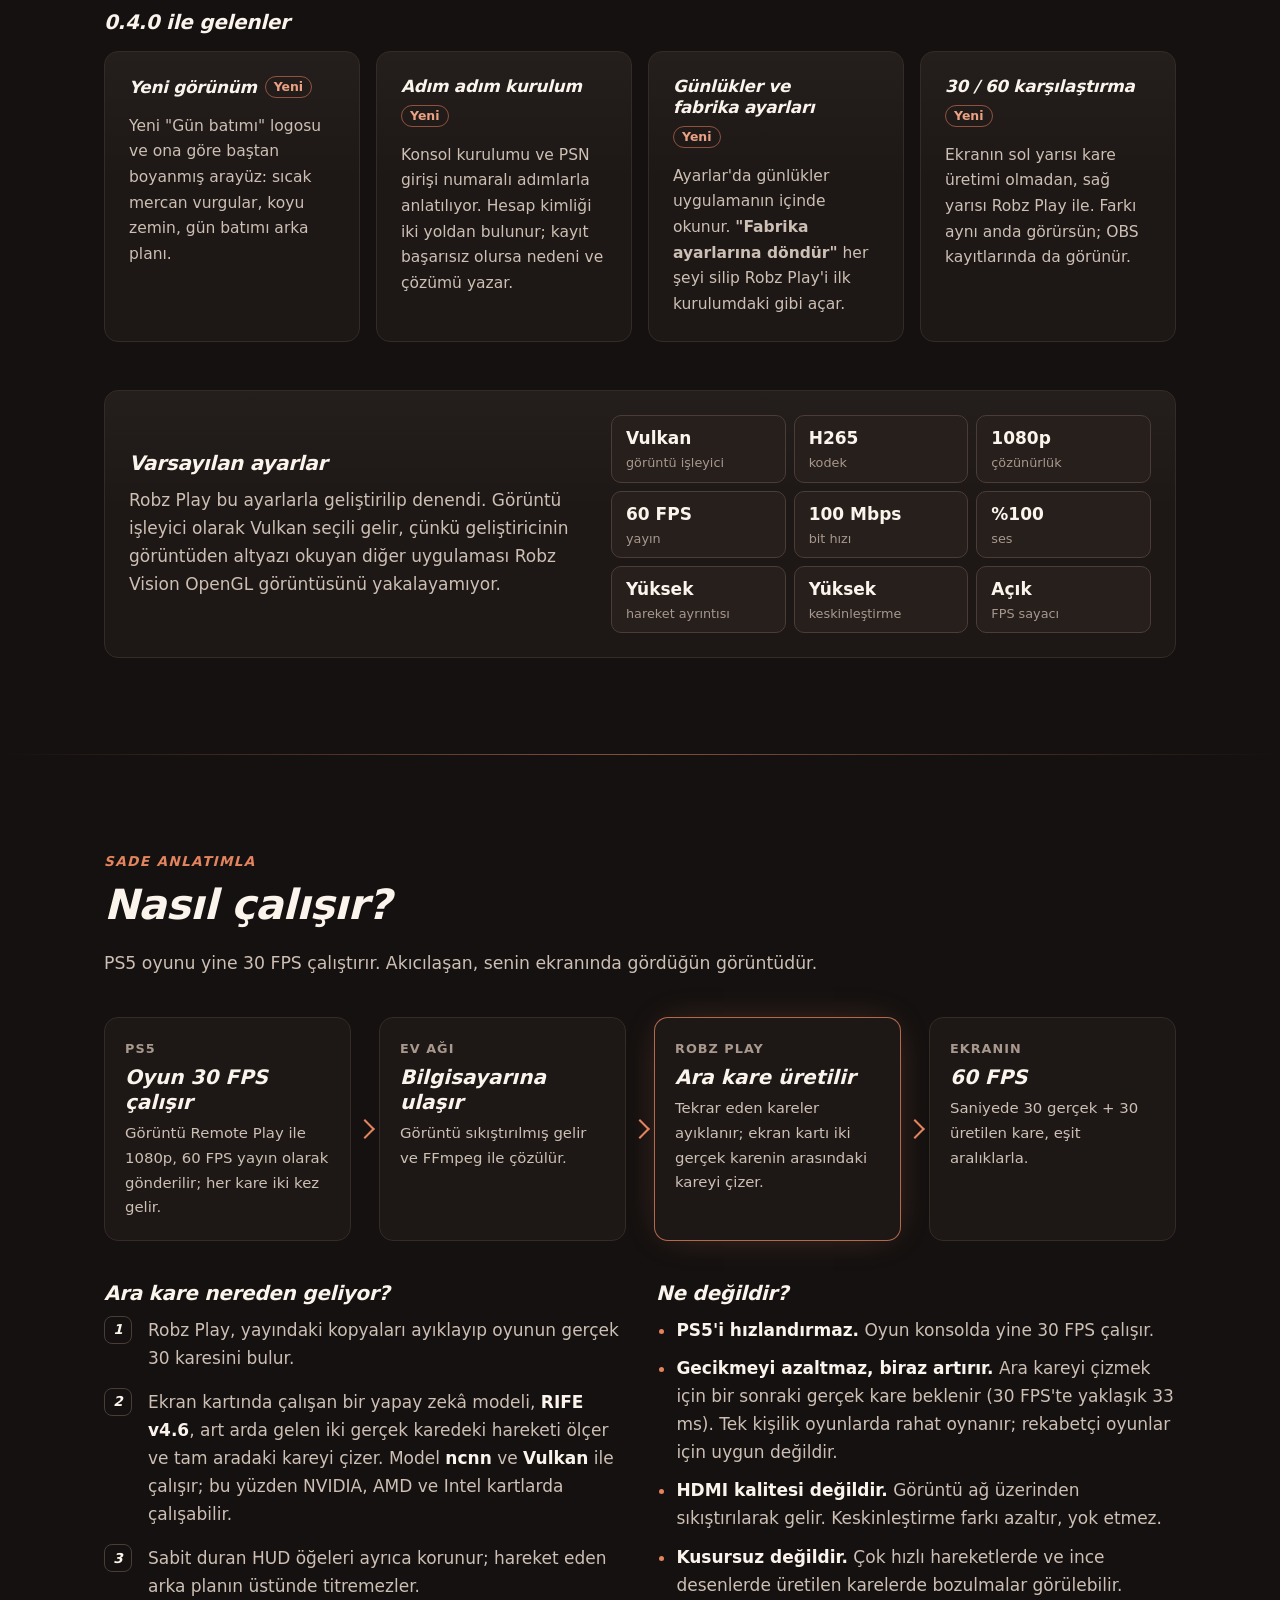
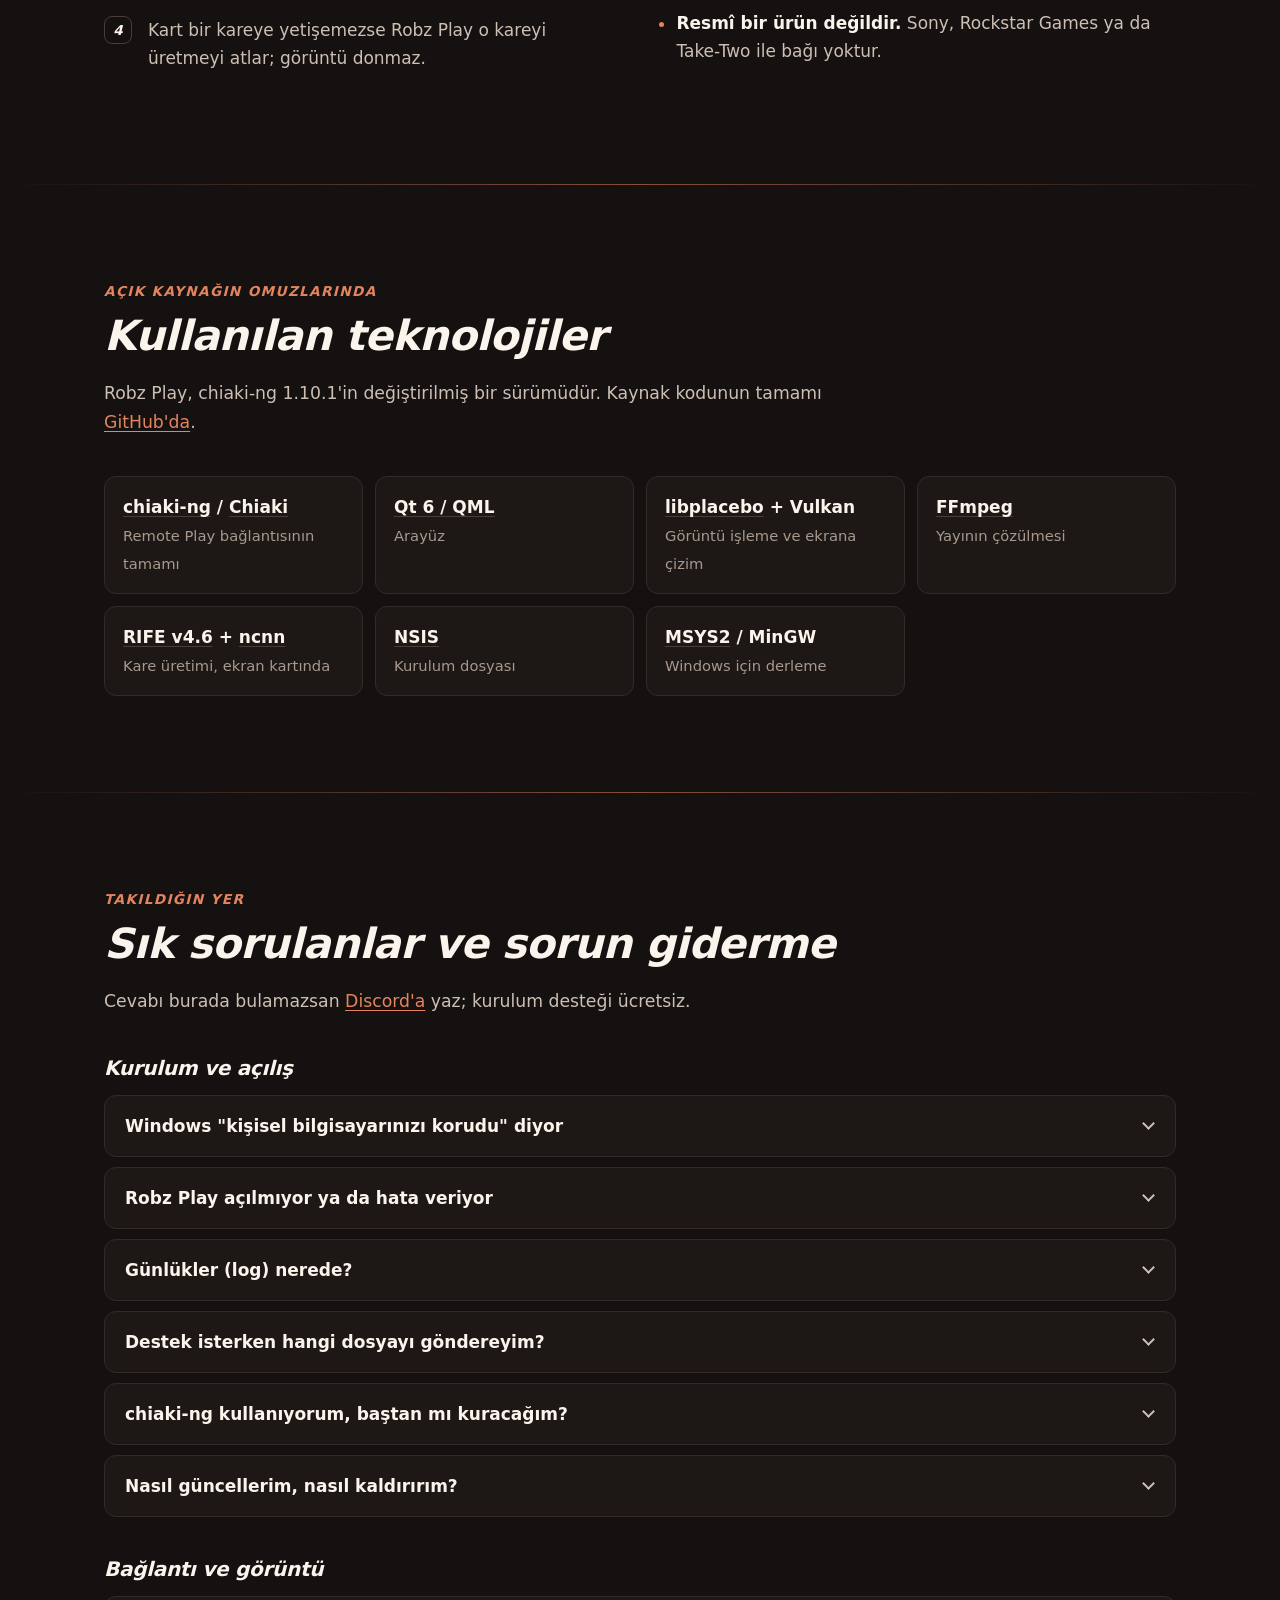
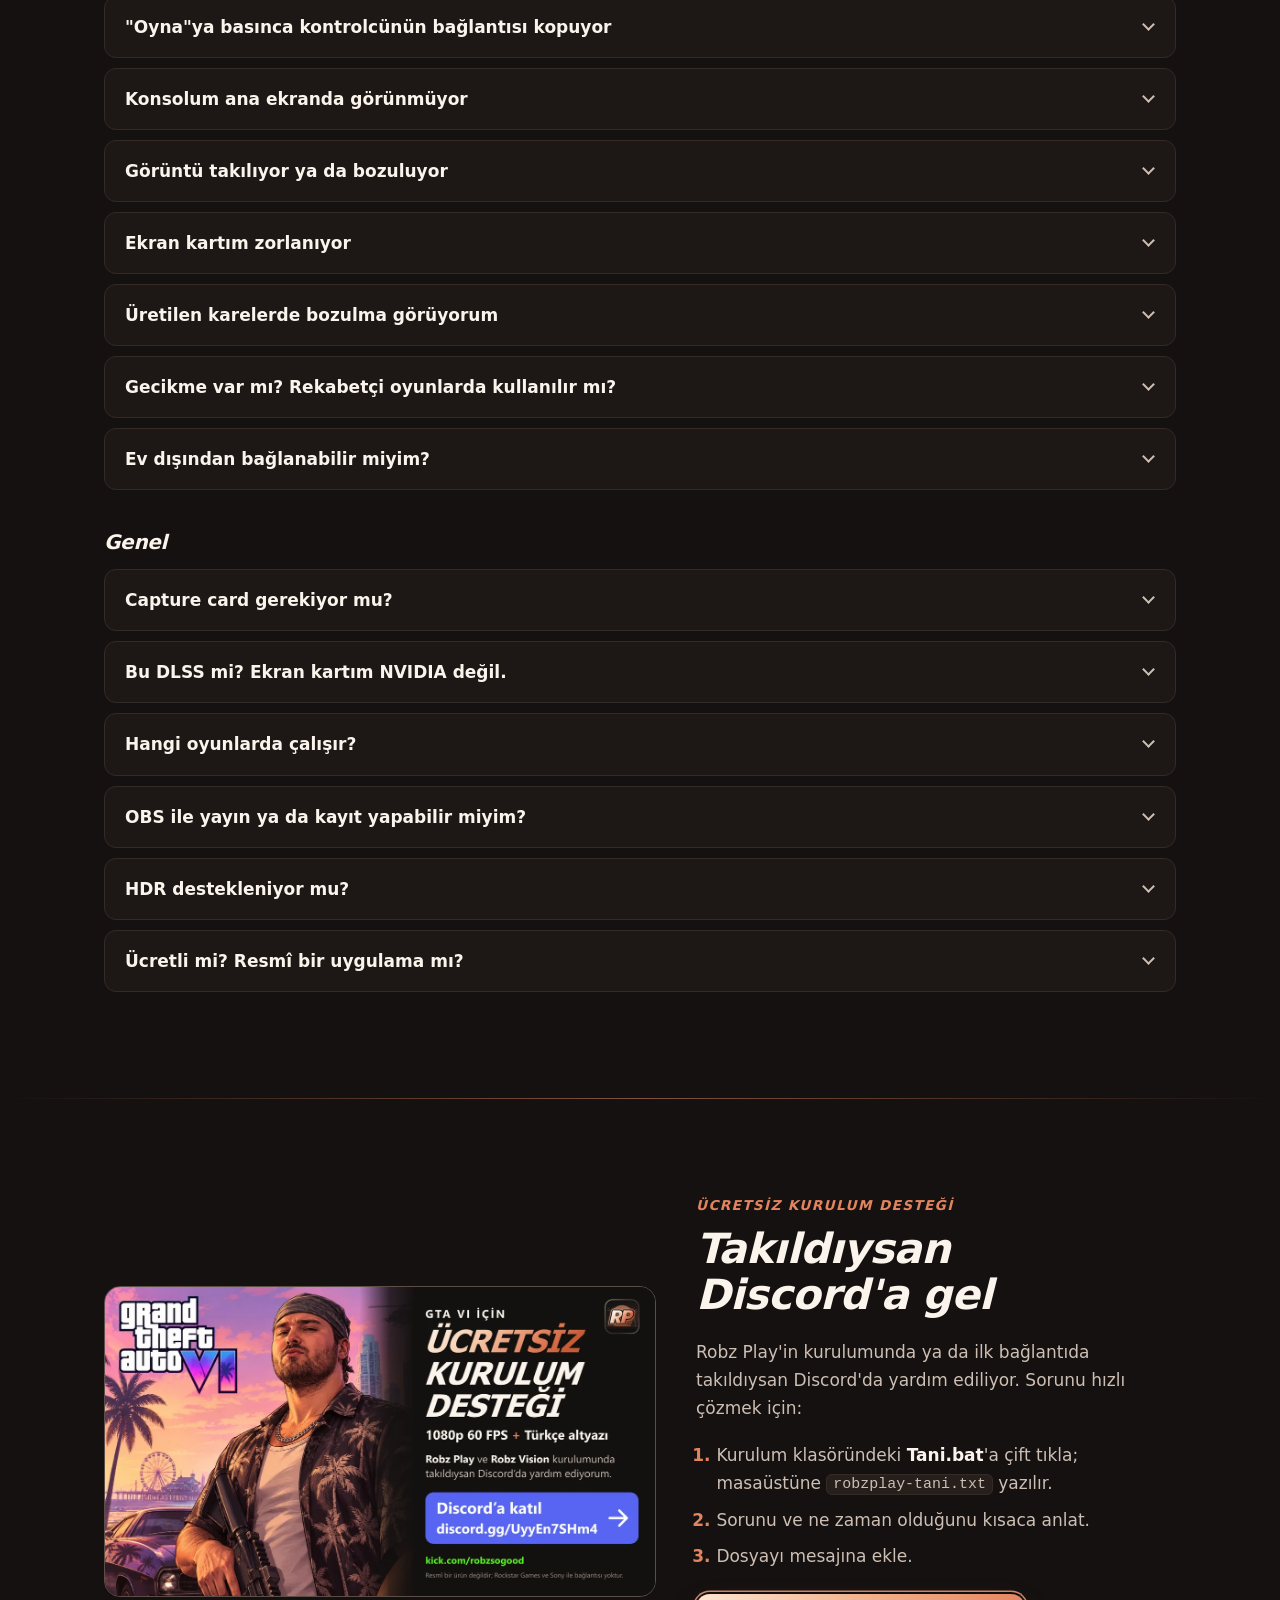
==== commit b0f457ec: "Site: İngilizce sayfada İngilizce görseller, 0.4.1 ekran görüntüleri İngilizce sayfa artık ekran gör" ====
--- a/index.html
+++ b/index.html
@@ -732,26 +732,6 @@
   </div>
 </section>
 
-<!-- ============ Disclaimer ============ -->
-<section class="section" id="sorumluluk" aria-labelledby="sorumluluk-baslik">
-  <div class="wrap">
-    <div class="section-head">
-      <span class="kicker">Açık ve dürüst</span>
-      <h2 id="sorumluluk-baslik">Sorumluluk reddi</h2>
-      <p>Robz Play açık kaynak bir chiaki-ng çatalıdır. Neyin kime ait olduğunu, uygulamanın ne yaptığını ve ne yapmadığını burada açıkça yazıyoruz.</p>
-    </div>
-    <div class="features">
-      <div class="card feature"><h3>Açık kaynak bir chiaki-ng çatalı</h3><p>Robz Play, açık kaynak Remote Play istemcisi <a href="https://github.com/chiaki-ng/chiaki-ng">chiaki-ng</a>'nin bir çatalıdır (fork). PS5'e bağlanma, görüntü ve sesin alınması, kontrolcü desteği ve PSN girişi gibi Remote Play'in tamamı chiaki-ng'den gelir. Robz Play bunun üzerine kare üretimini, Türkçe arayüzü, adım adım kurulum ekranlarını, kurulum dosyasını ve güncelleme bildirimini ekler. Uygulamayı geliştiren kişi de Robz Play'i kendi PS5'iyle düzenli olarak kullanır.</p></div>
-      <div class="card feature"><h3>Virüs ya da zararlı yazılım değildir</h3><p>Kaynak kodun tamamı <a href="https://github.com/kutsalkiremitci/robz-play">GitHub'da</a> herkese açıktır; yayınlanan her kurulum dosyası bu koddan derlenir ve SHA-256 değeri <a href="https://github.com/kutsalkiremitci/robz-play/releases">sürüm notlarında</a> yazar. Uygulama geliştiriciye veri göndermez, reklam ya da kullanım istatistiği içermez, kurulurken yönetici izni istemez. Windows'un "kişisel bilgisayarınızı korudu" uyarısı ve Akıllı Uygulama Denetimi engeli dosyanın zararlı olduğunu değil, henüz dijital olarak imzalanmadığını gösterir; bazı antivirüs programları da yeni ve imzasız dosyalara yanlış alarm verebilir.</p></div>
-      <div class="card feature"><h3>PSN girişi chiaki-ng'ye aittir</h3><p>PlayStation hesabıyla giriş yöntemi Robz Play tarafından geliştirilmemiştir; chiaki-ng'den olduğu gibi devralınmıştır. Giriş Sony'nin kendi sayfasında, senin tarayıcında yapılır; e-posta adresin ve şifren Robz Play'e gelmez. Sony'nin verdiği hesap kimliği ve oturum anahtarları yalnızca bu bilgisayarda saklanır ve <strong>Fabrika ayarlarına döndür</strong> ile silinir. "Çevrimiçi kimlikle bul" yolu da chiaki-ng'den gelir ve PSN kullanıcı adını üçüncü bir tarafa ait psn.flipscreen.games hizmetine sorar.</p></div>
-      <div class="card feature"><h3>Uygulamanın bağlandığı yerler</h3><p>PS5'in; PSN girişi ve ev dışından bağlantı için Sony'nin sunucuları; ev dışından bağlanırken ağ adresini bulmak için herkese açık STUN sunucuları; güncelleme denetimi için GitHub; ve yalnızca seçersen çevrimiçi kimlik araması için psn.flipscreen.games.</p></div>
-      <div class="card feature"><h3>Kullanım kendi sorumluluğundadır</h3><p>Robz Play, AGPL-3.0 lisansının 15. ve 16. maddelerinde belirtildiği gibi "olduğu gibi" (as is), açık ya da örtülü hiçbir garanti verilmeden sunulur. Yürürlükteki hukukun izin verdiği ölçüde geliştirici ve katkıda bulunanlar; uygulamanın kullanılmasından ya da kullanılamamasından doğan veri kaybı, donanım ya da yazılım sorunları, PlayStation Network hesabına uygulanabilecek kısıtlamalar ve diğer her türlü doğrudan ya da dolaylı zarardan sorumlu tutulamaz.</p></div>
-      <div class="card feature"><h3>Resmî değil, bağımsız</h3><p>Robz Play resmî olmayan bir Remote Play istemcisidir; PlayStation Network kullanım koşullarına uymak kullanıcının sorumluluğundadır. Robz Play; Sony Interactive Entertainment, Rockstar Games, Take-Two Interactive ya da chiaki-ng ve Chiaki geliştiricileri tarafından hazırlanmamış, onaylanmamış ve desteklenmemiştir.</p></div>
-    </div>
-    <p class="small-note">Robz Play'i indirip kullanan kişi, kullanımın kendi sorumluluğunda olduğunu kabul etmiş sayılır. Bağlayıcı lisans metni: <a href="https://github.com/kutsalkiremitci/robz-play/blob/robzplay/COPYING">AGPL-3.0</a>.</p>
-  </div>
-</section>
-
 </main>
 
 <footer class="footer">
@@ -768,7 +748,6 @@
           <li><a href="https://github.com/kutsalkiremitci/robz-play/releases/latest/download/RobzPlay-Setup.exe">İndir (RobzPlay-Setup.exe)</a></li>
           <li><a href="https://github.com/kutsalkiremitci/robz-play/releases">Sürümler</a></li>
           <li><a href="https://github.com/kutsalkiremitci/robz-play">Kaynak kodu</a></li>
-          <li><a href="#sorumluluk">Sorumluluk reddi</a></li>
           <li><a href="https://github.com/kutsalkiremitci/robz-play/issues">Sorun bildir</a></li>
         </ul>
       </div>
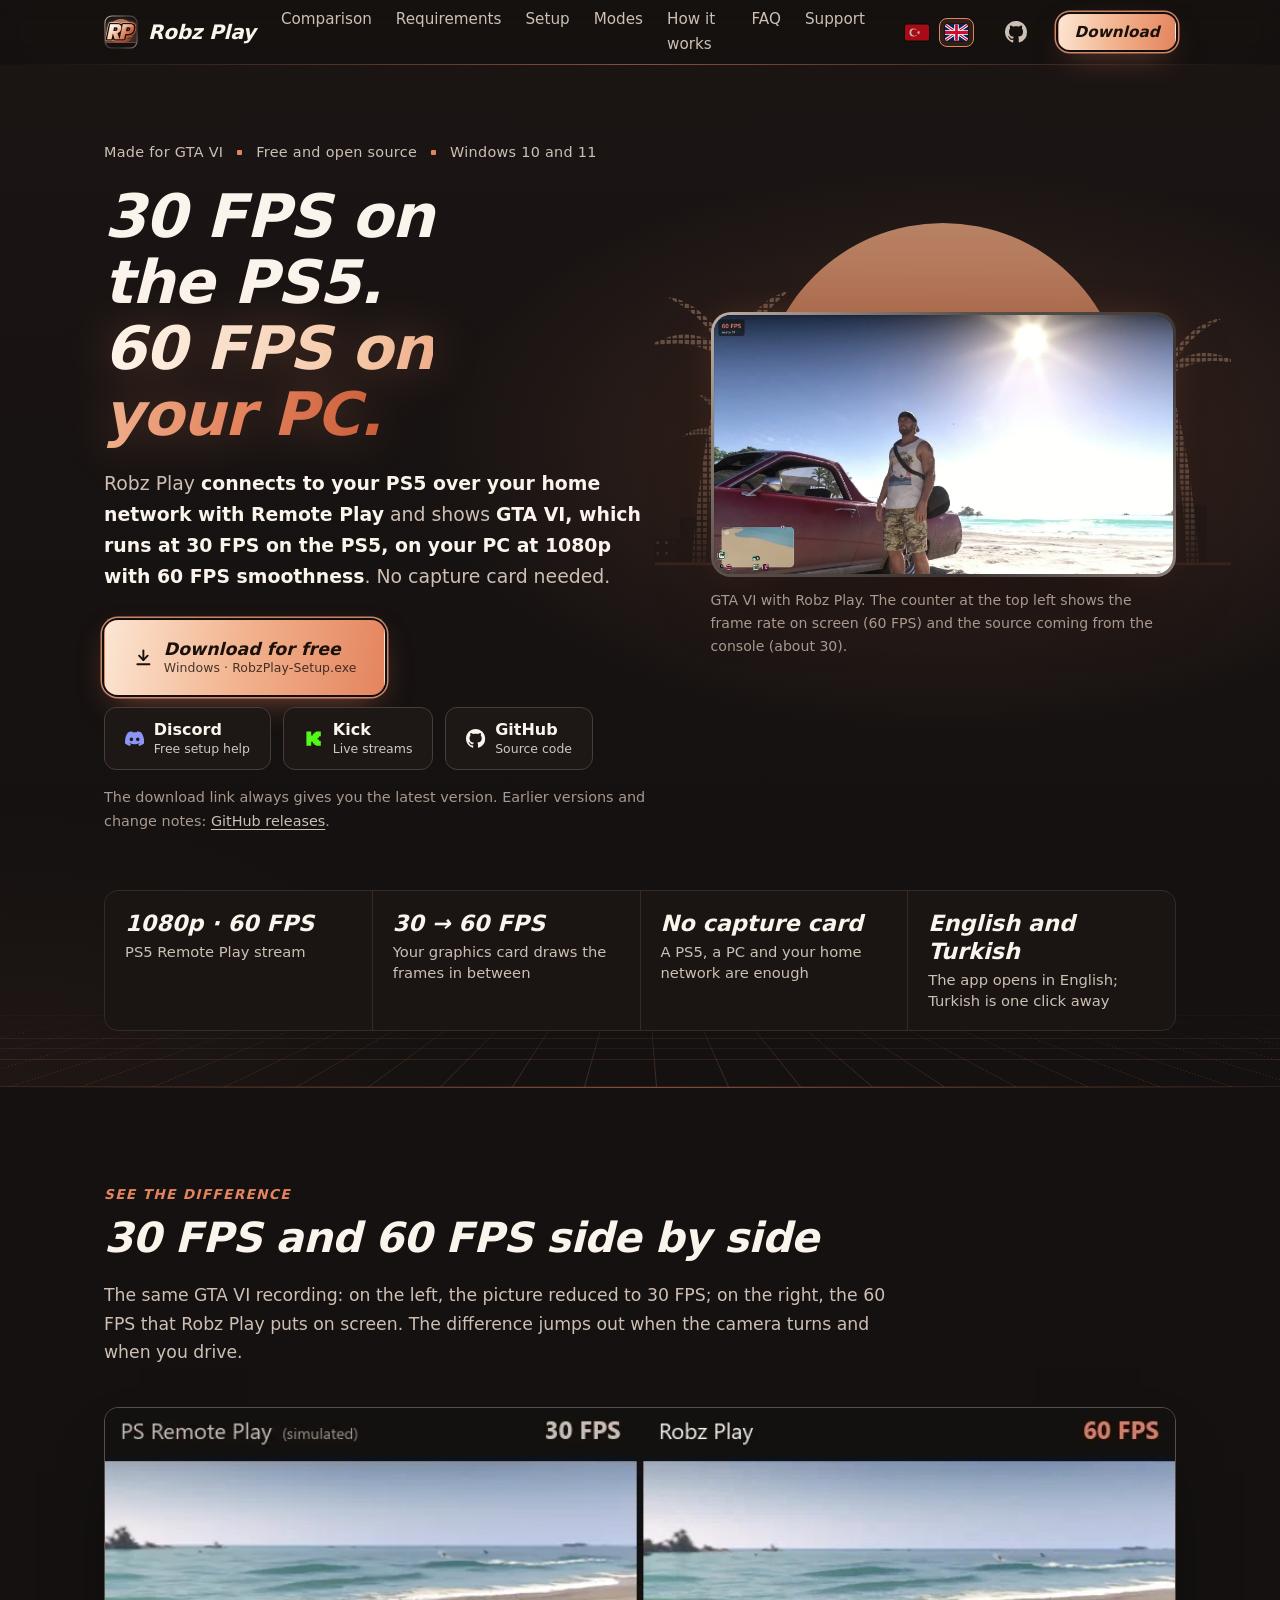
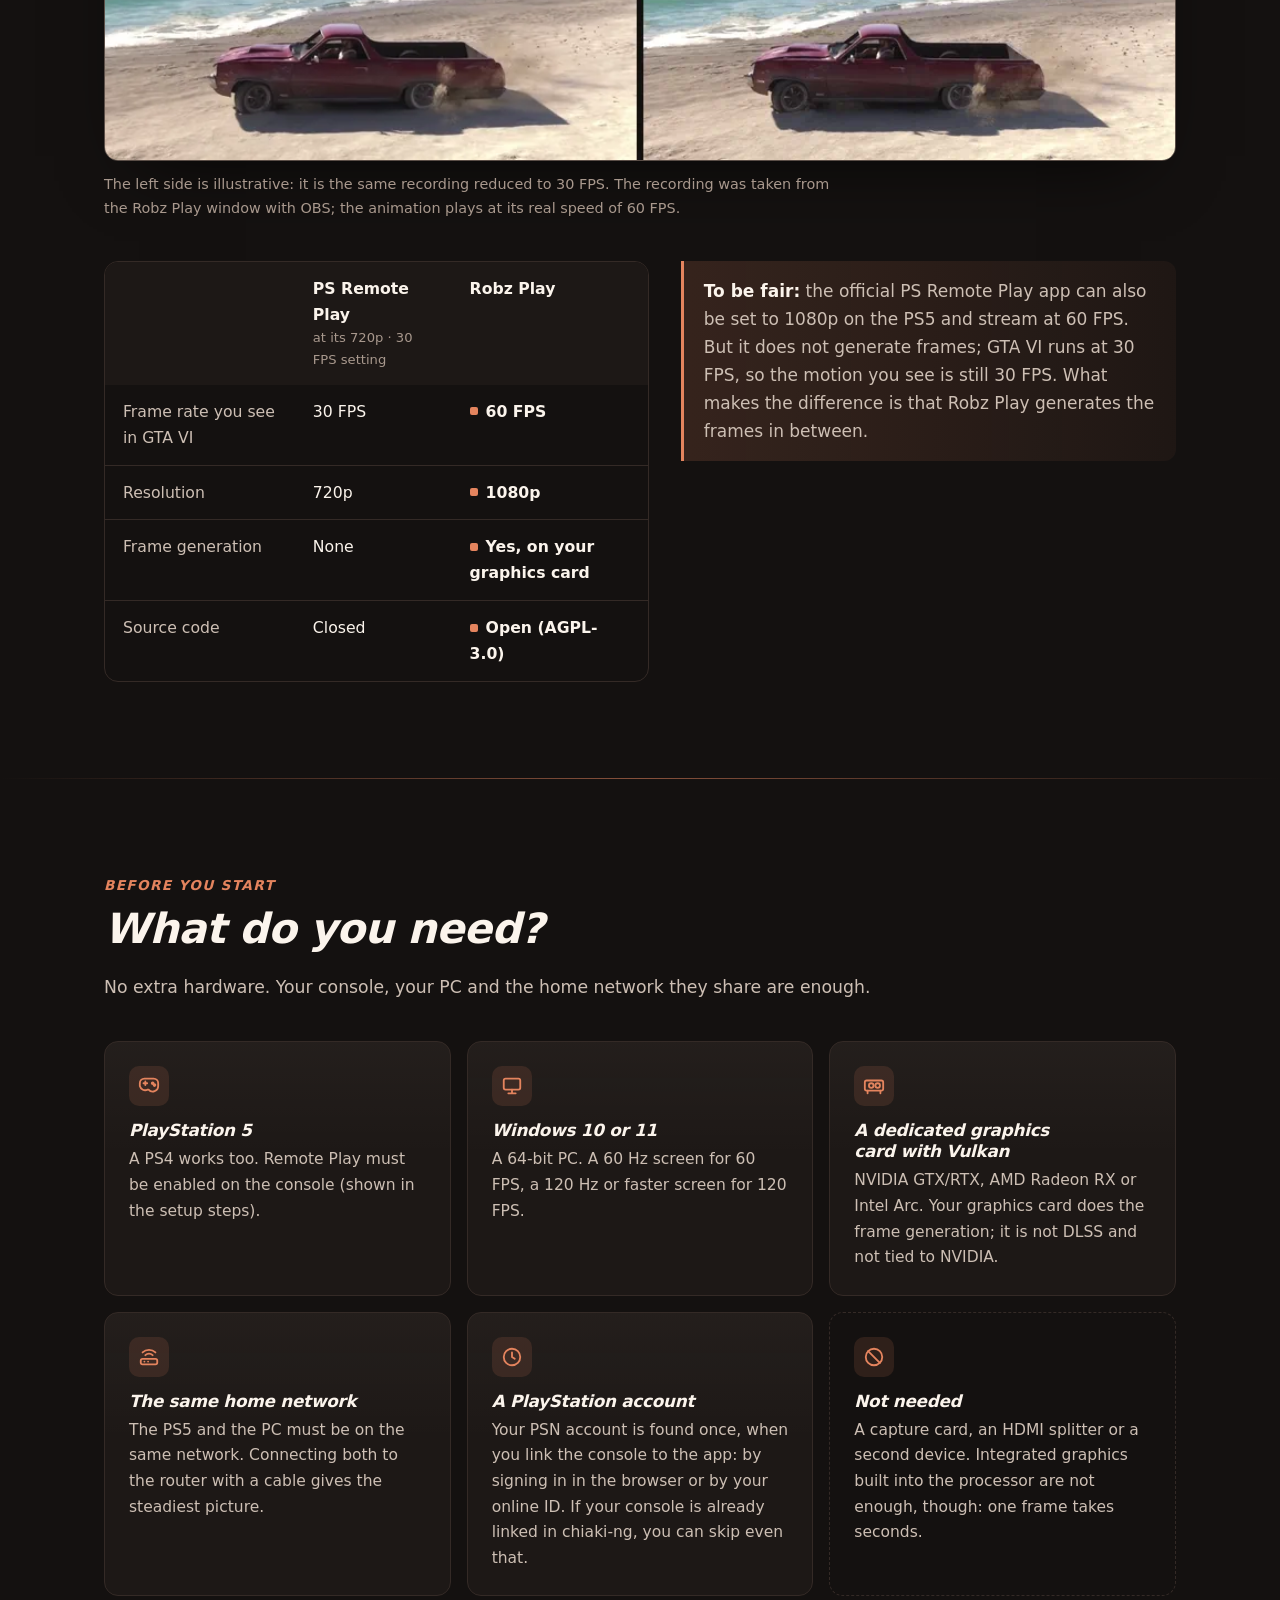
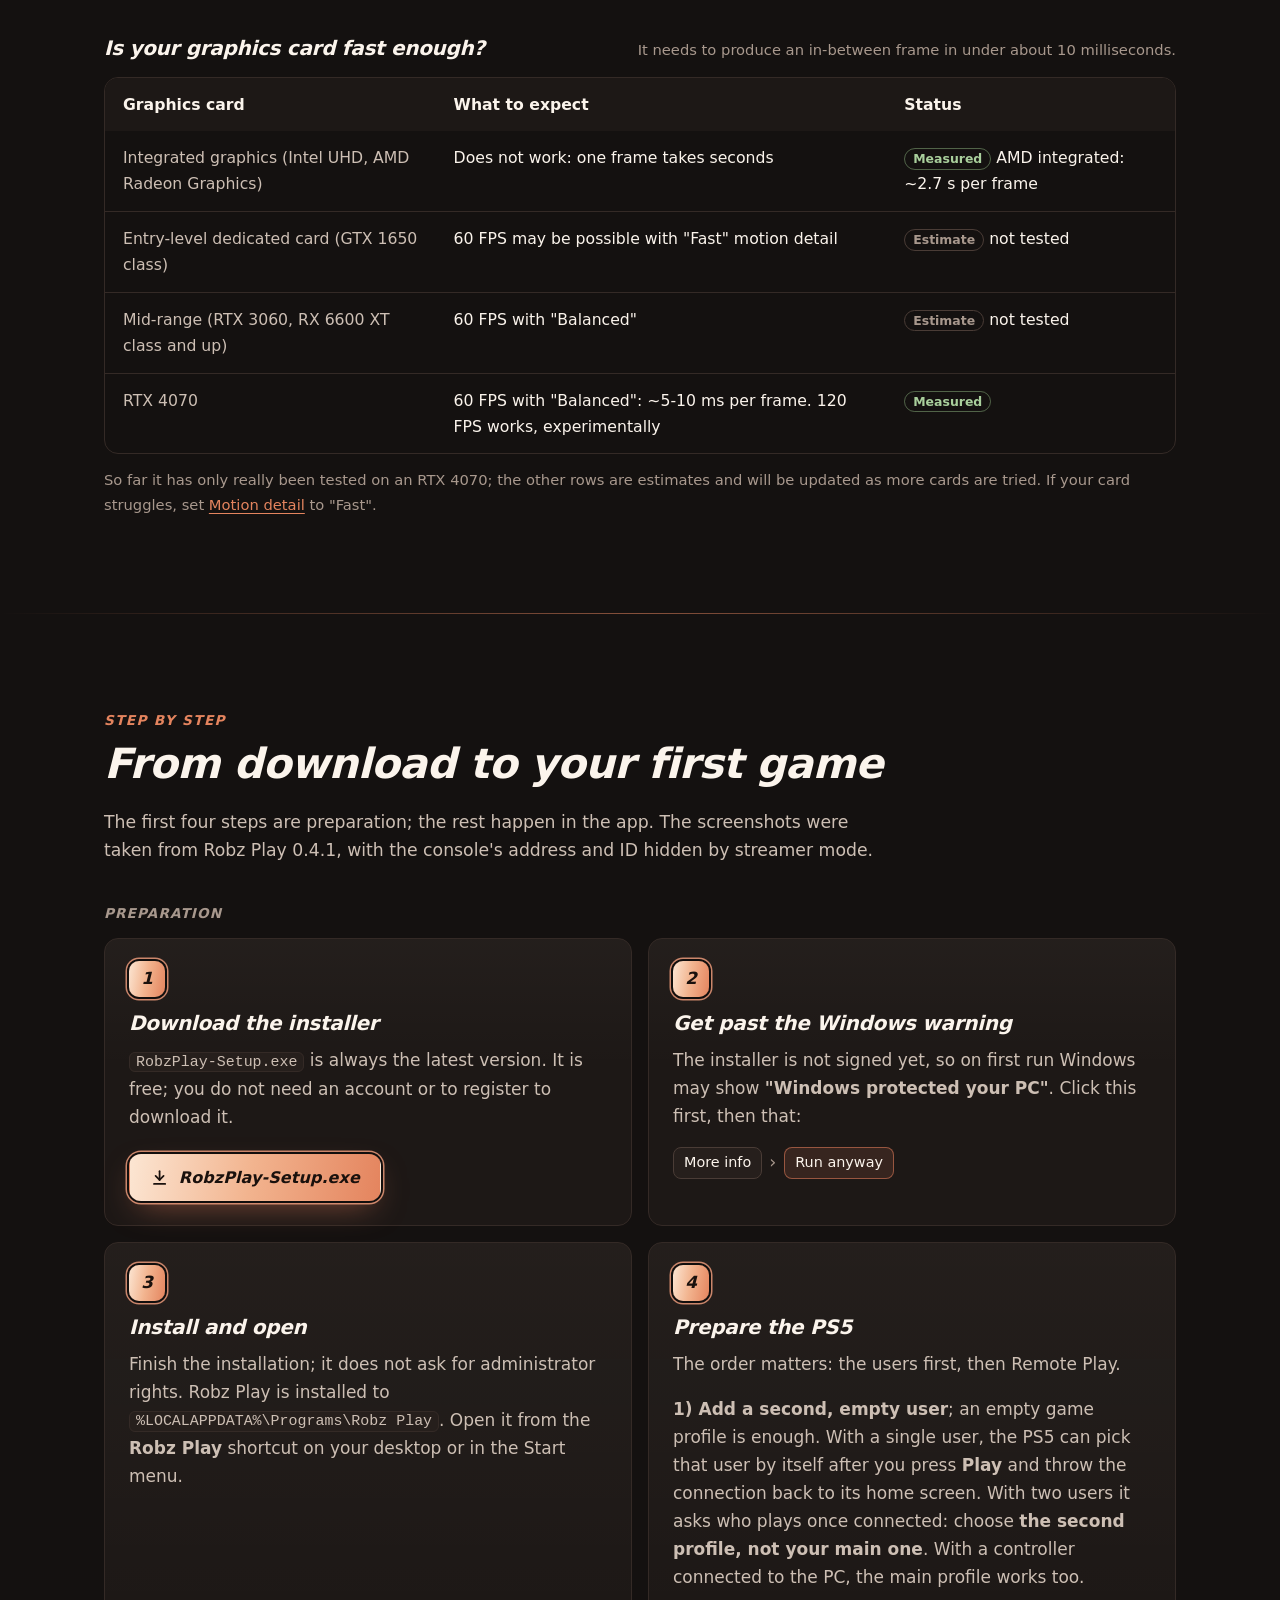
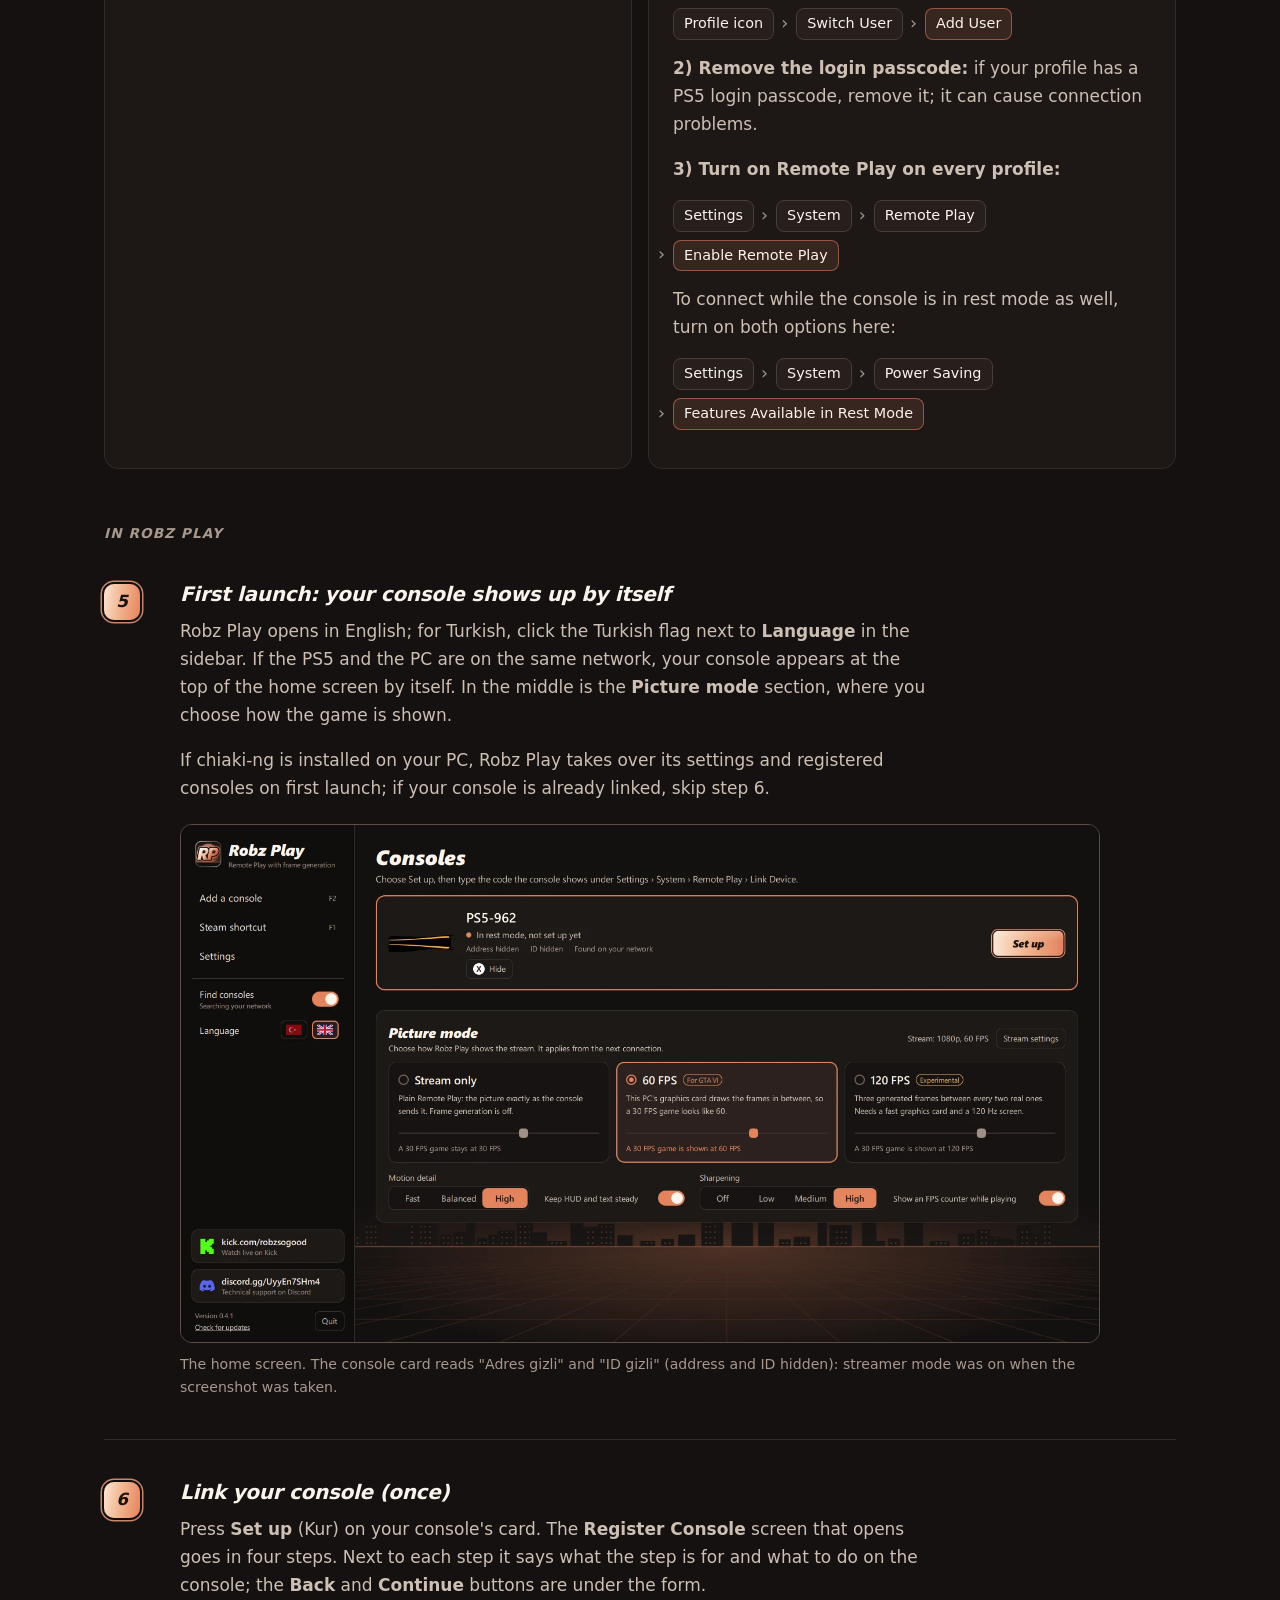
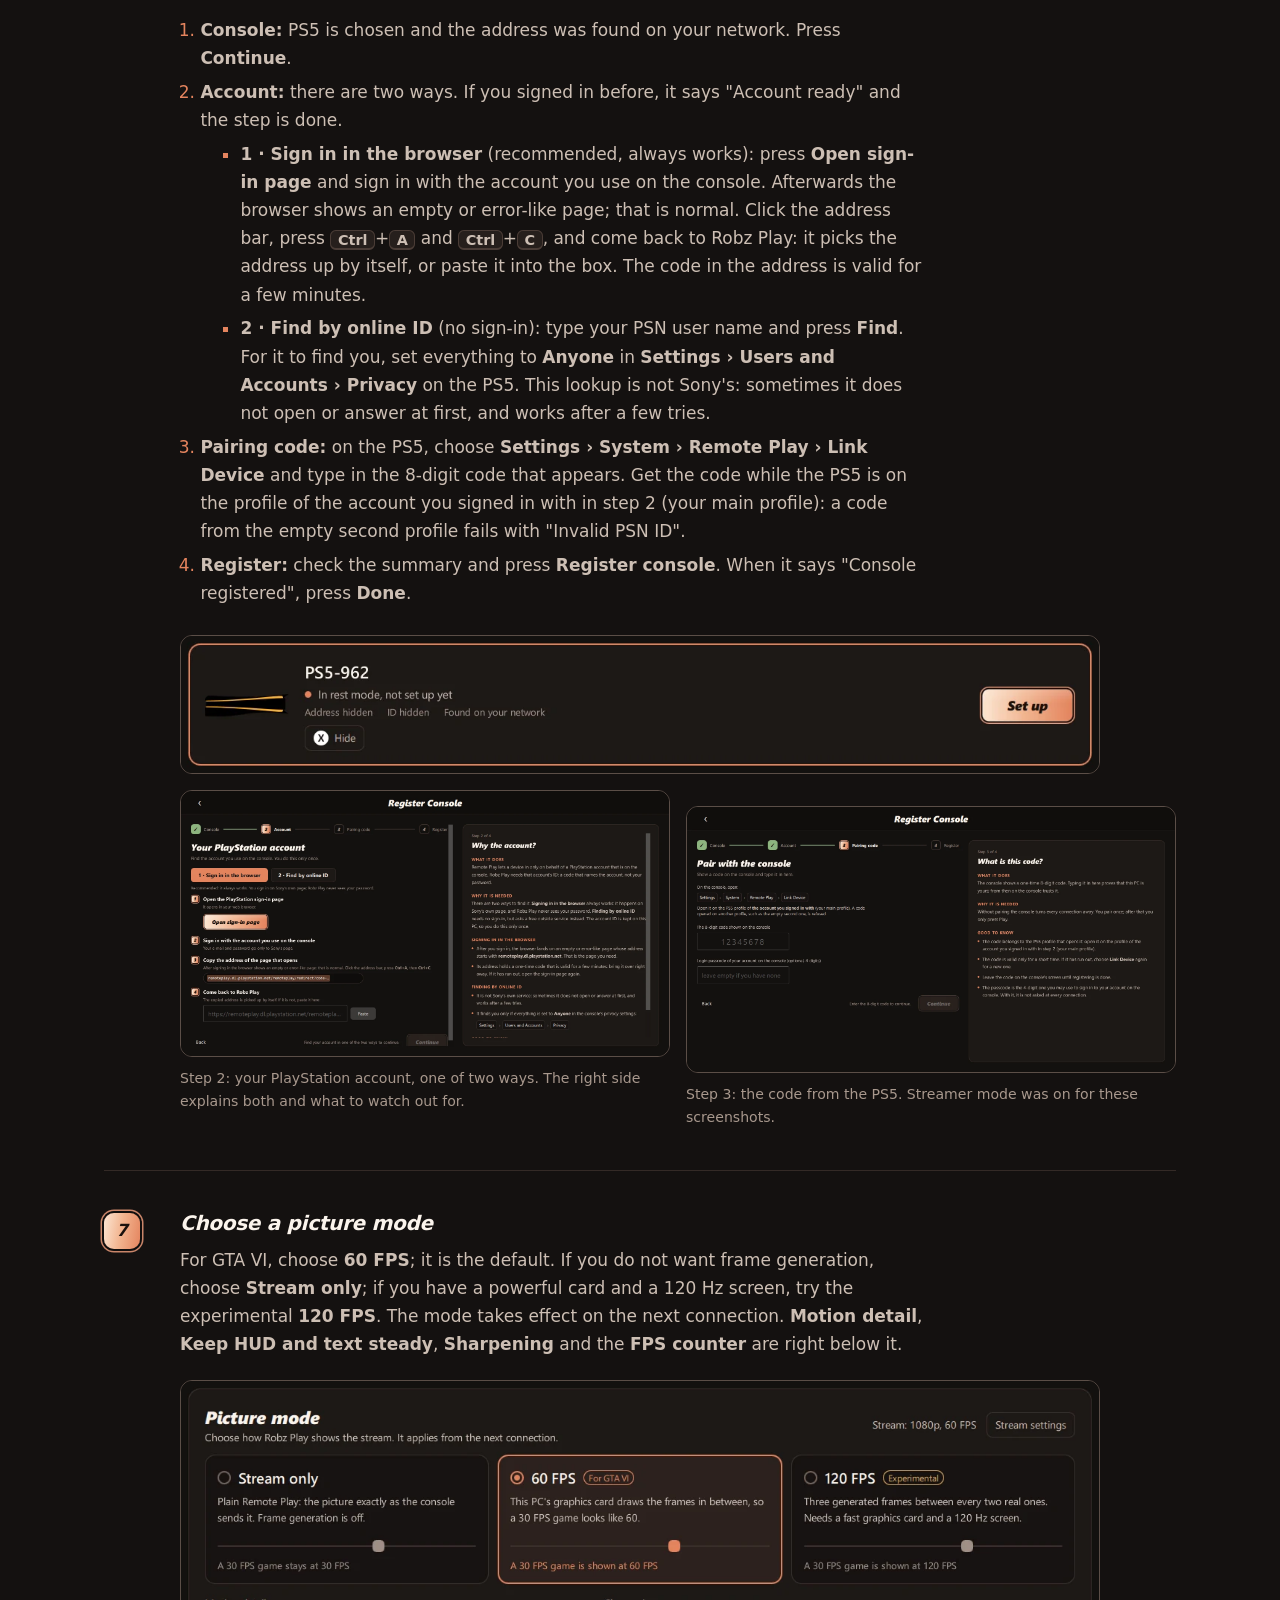
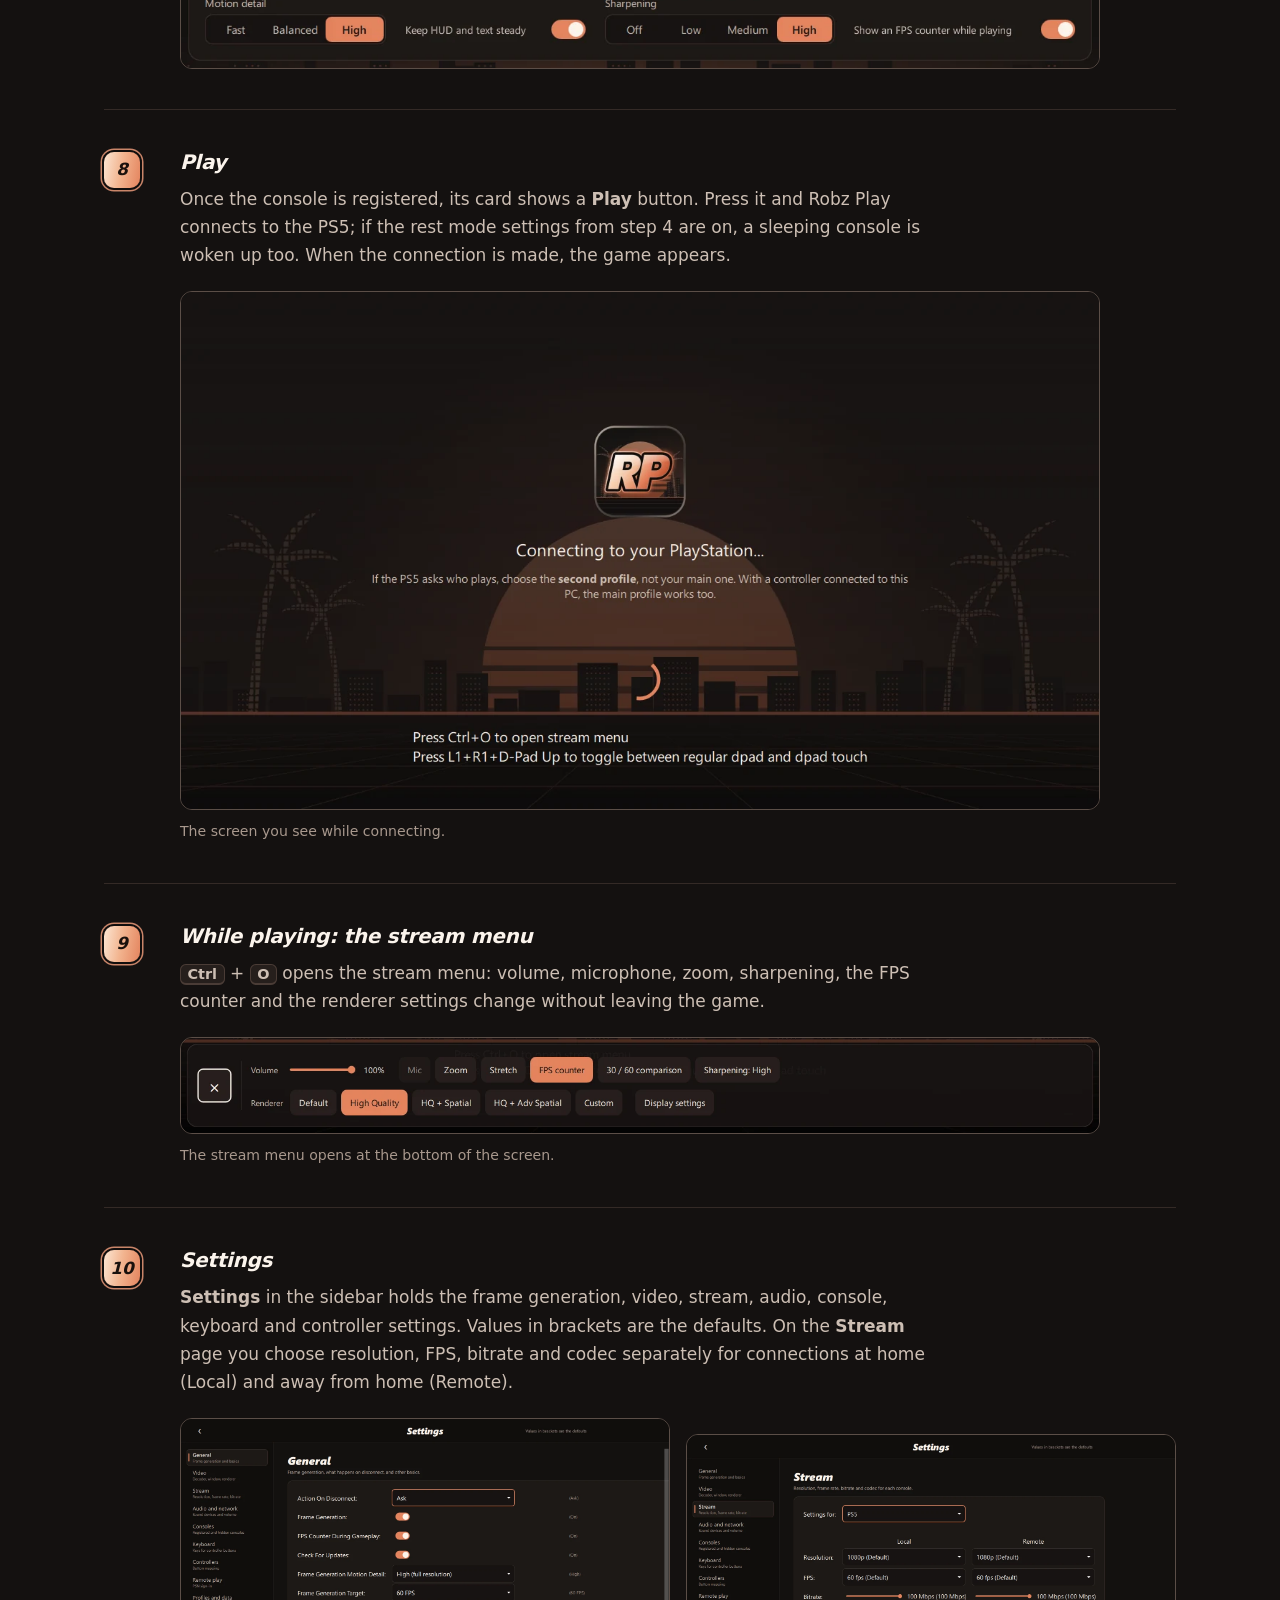
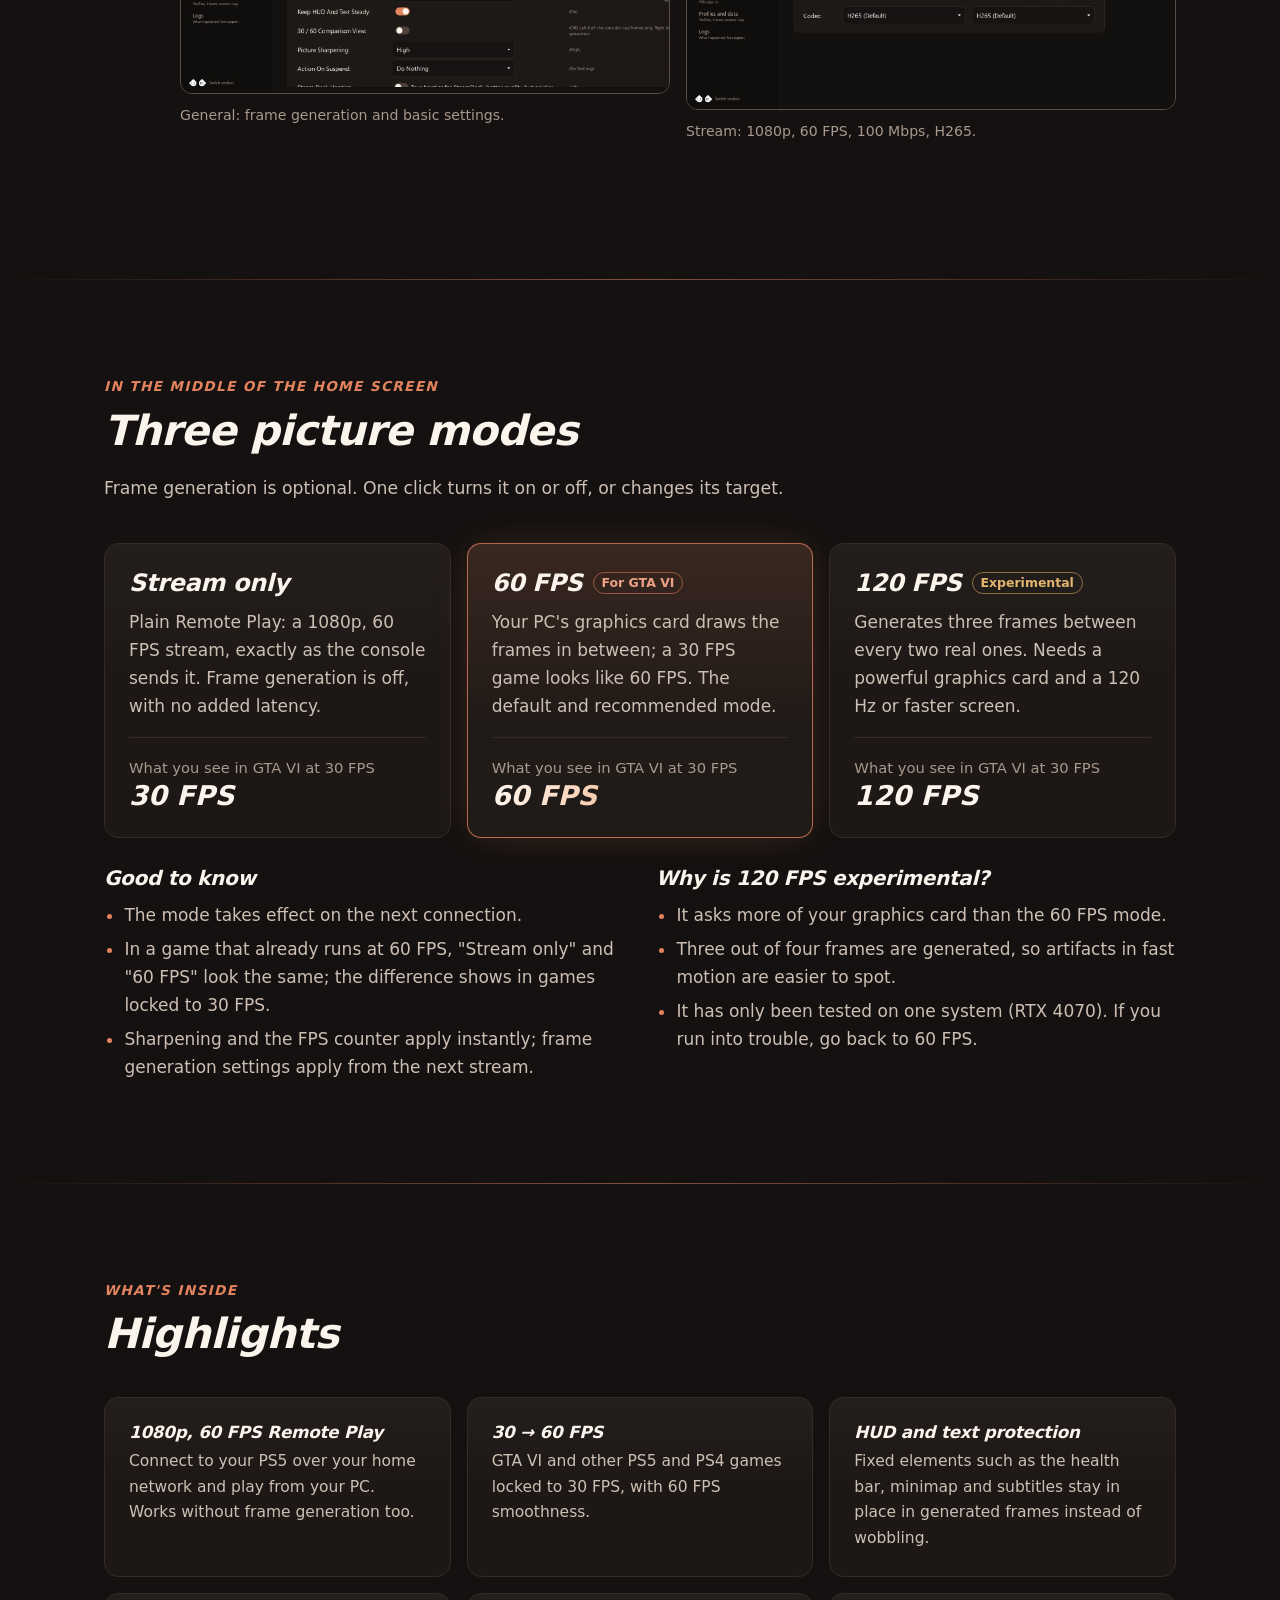
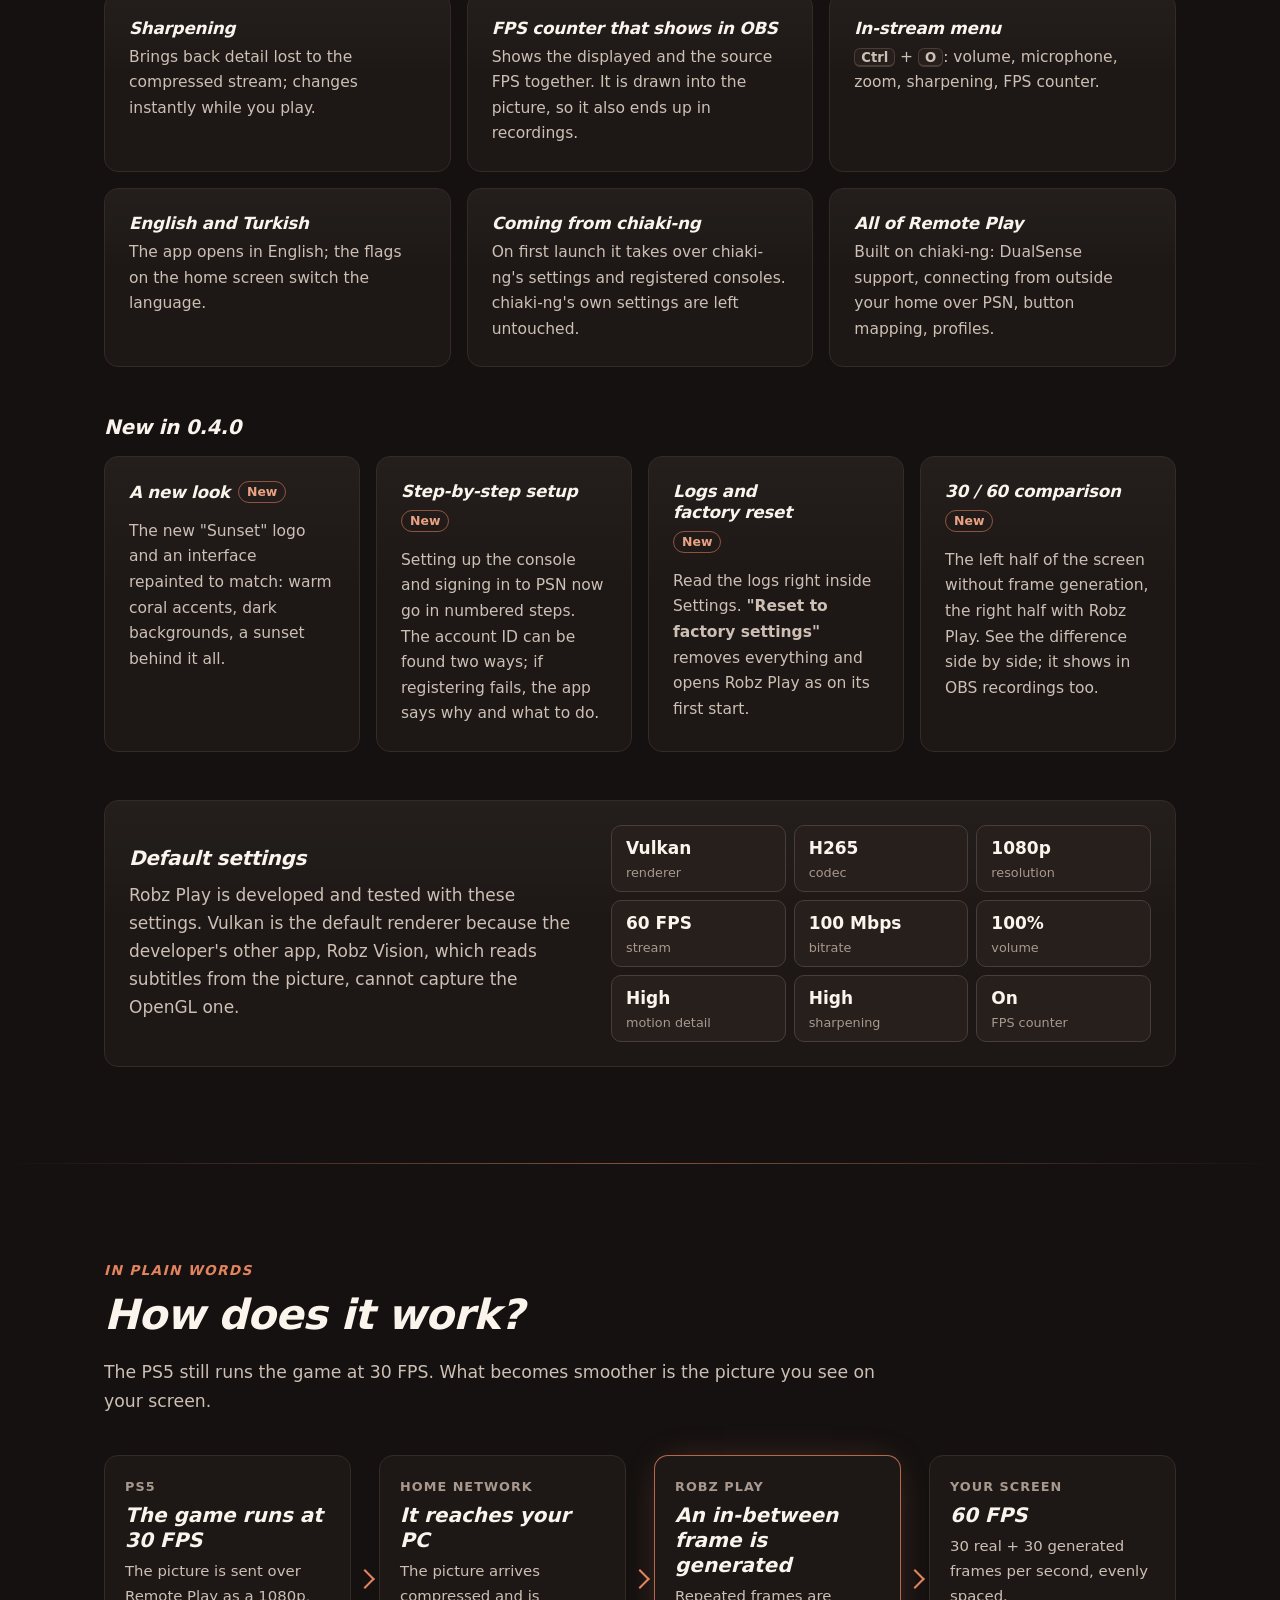
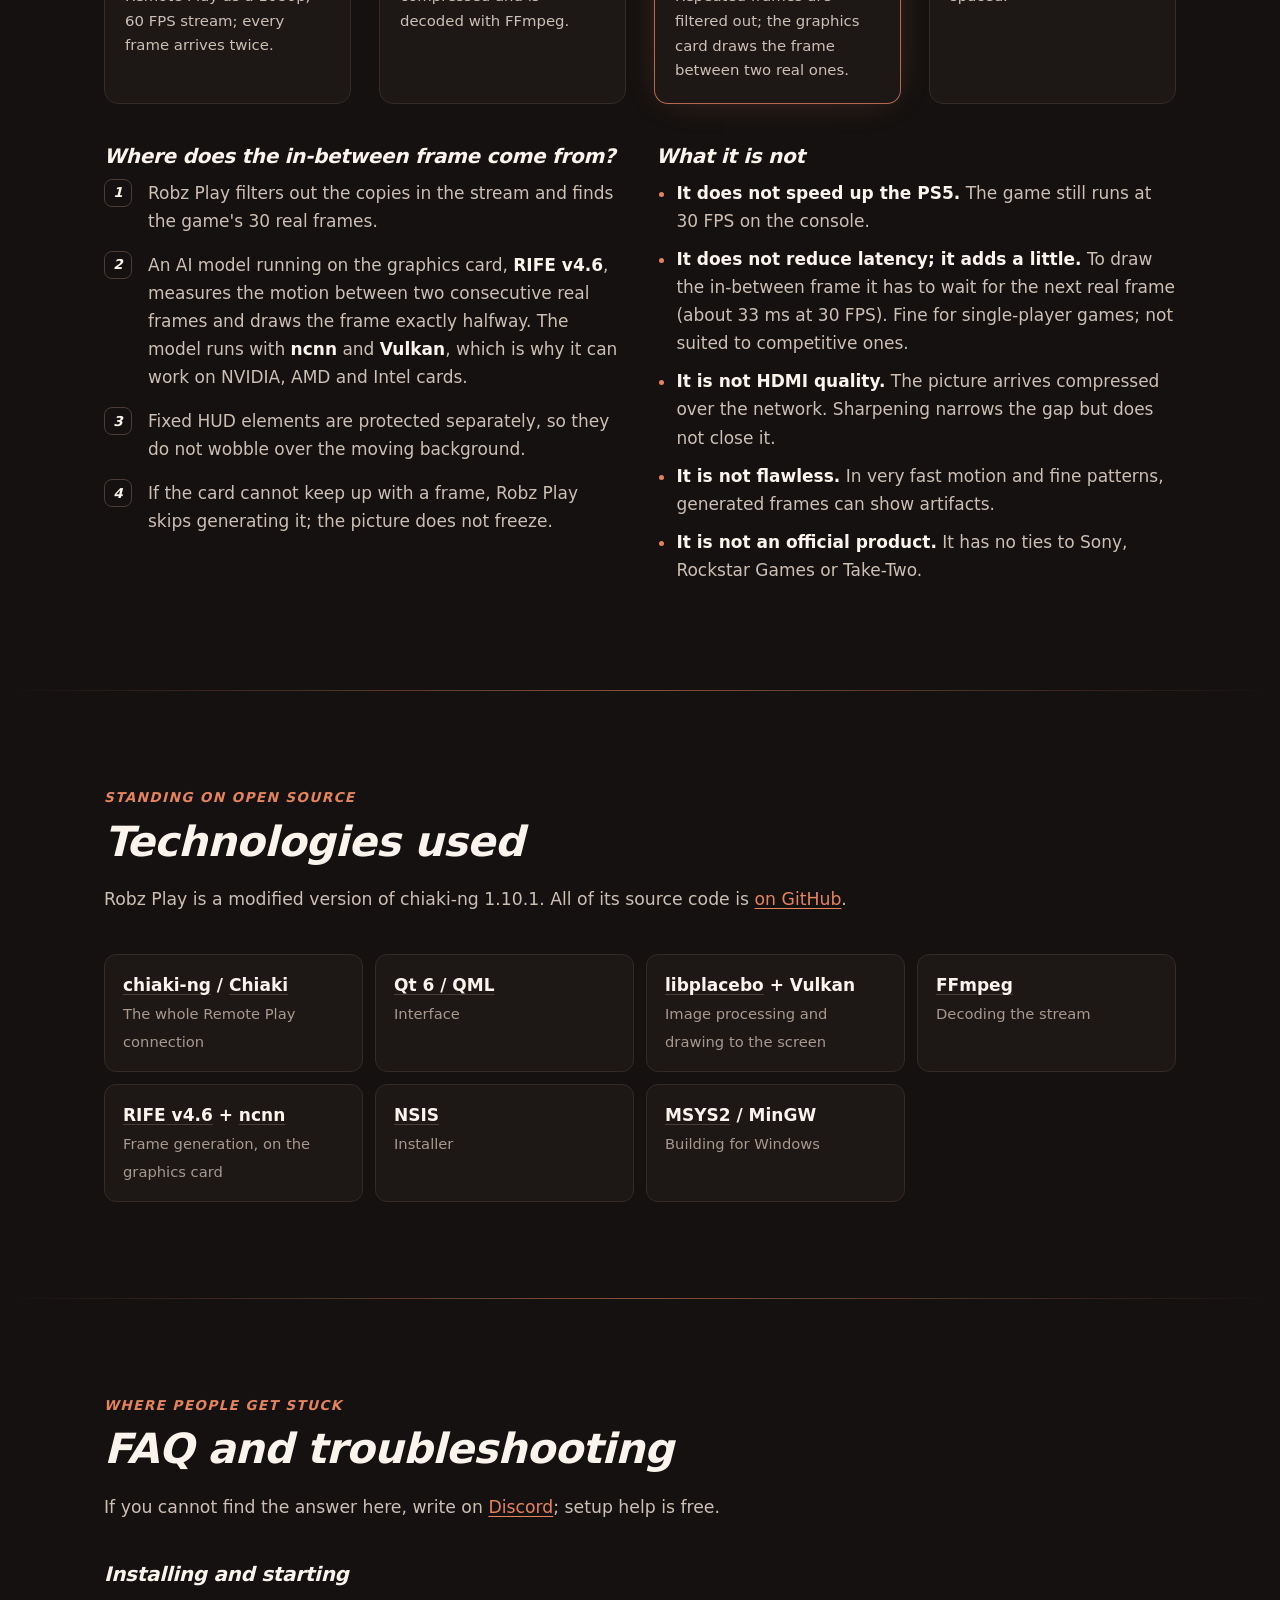
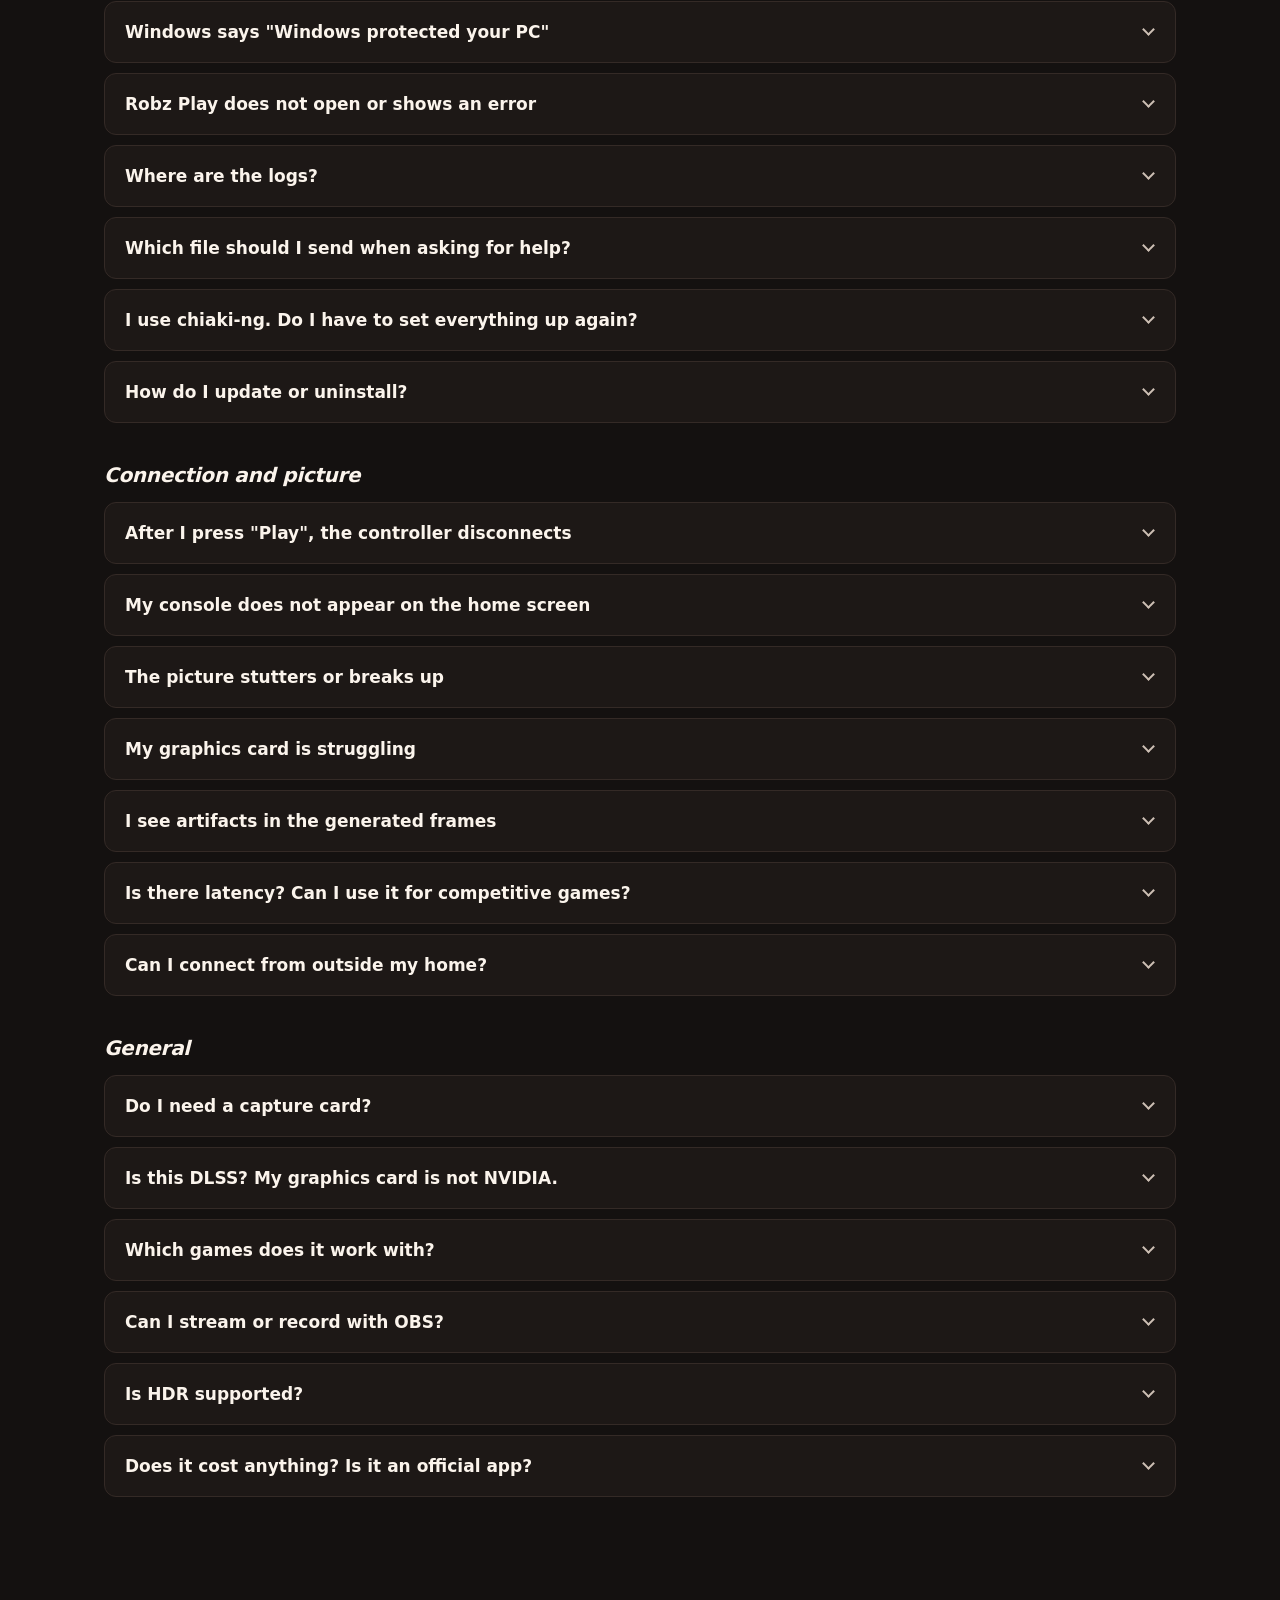
==== commit a686864c: "Site: İngilizce ana sayfa, Türkçesi /tr/ Kök adres artık İngilizce sayfa, Türkçe sayfa /tr/ altında." ====
--- a/index.html
+++ b/index.html
@@ -1,223 +1,223 @@
 <!doctype html>
-<html lang="tr">
+<html lang="en">
 <head>
 <meta charset="utf-8">
 <meta name="viewport" content="width=device-width, initial-scale=1">
-<title>Robz Play · GTA VI'yı bilgisayarında 1080p, 60 FPS oyna</title>
-<meta name="description" content="Robz Play, PS5'ine ev ağı üzerinden Remote Play ile bağlanan ücretsiz ve açık kaynak bir Windows uygulaması. PS5'te 30 FPS çalışan GTA VI'yı bilgisayarında 1080p, 60 FPS akıcılığında gösterir. Capture card gerekmez.">
+<title>Robz Play · Play GTA VI on your PC at 1080p, 60 FPS</title>
+<meta name="description" content="Robz Play is a free, open-source Windows app that connects to your PS5 over your home network with Remote Play. GTA VI runs at 30 FPS on PS5; Robz Play shows it on your PC at 1080p with 60 FPS smoothness. No capture card needed.">
 <meta name="theme-color" content="#1F1E1D">
 <link rel="icon" href="img/robzplay-kucuk.svg" type="image/svg+xml">
 <link rel="icon" href="img/robzplay-32.png" sizes="32x32" type="image/png">
 <link rel="apple-touch-icon" href="img/robzplay-180.png">
 <link rel="canonical" href="https://kutsalkiremitci.github.io/robz-play/">
-<link rel="alternate" hreflang="tr" href="https://kutsalkiremitci.github.io/robz-play/">
-<link rel="alternate" hreflang="en" href="https://kutsalkiremitci.github.io/robz-play/en/">
+<link rel="alternate" hreflang="tr" href="https://kutsalkiremitci.github.io/robz-play/tr/">
+<link rel="alternate" hreflang="en" href="https://kutsalkiremitci.github.io/robz-play/">
 <link rel="alternate" hreflang="x-default" href="https://kutsalkiremitci.github.io/robz-play/">
 <meta property="og:type" content="website">
-<meta property="og:locale" content="tr_TR">
-<meta property="og:locale:alternate" content="en_US">
+<meta property="og:locale" content="en_US">
+<meta property="og:locale:alternate" content="tr_TR">
 <meta property="og:site_name" content="Robz Play">
-<meta property="og:title" content="Robz Play · PS5'te 30 FPS, ekranında 60 FPS">
-<meta property="og:description" content="PS5 Remote Play ile 1080p, 60 FPS ve kare üretimi. GTA VI bilgisayarında 60 FPS akıcılığında. Ücretsiz, açık kaynak, capture card gerekmez.">
+<meta property="og:title" content="Robz Play · 30 FPS on PS5, 60 FPS on your screen">
+<meta property="og:description" content="PS5 Remote Play at 1080p, 60 FPS, plus frame generation. GTA VI at 60 FPS smoothness on your PC. Free, open source, no capture card needed.">
 <meta property="og:url" content="https://kutsalkiremitci.github.io/robz-play/">
-<meta property="og:image" content="https://kutsalkiremitci.github.io/robz-play/img/robz-play-paylasim.jpg">
+<meta property="og:image" content="https://kutsalkiremitci.github.io/robz-play/img/robz-play-paylasim-en.jpg">
 <meta property="og:image:width" content="1200">
 <meta property="og:image:height" content="960">
-<meta property="og:image:alt" content="Robz Play tanıtım görseli: PS5'te 30 FPS, bilgisayarında 60 FPS">
+<meta property="og:image:alt" content="Robz Play promo image: 30 FPS on PS5, 60 FPS on your PC">
 <meta name="twitter:card" content="summary_large_image">
 <link rel="stylesheet" href="css/site.css">
 </head>
 <body>
-<a class="skip" href="#icerik">İçeriğe geç</a>
+<a class="skip" href="#icerik">Skip to content</a>
 
 <header class="topbar">
   <div class="wrap">
-    <a class="brand" href="#" aria-label="Robz Play, sayfanın başı">
+    <a class="brand" href="#" aria-label="Robz Play, top of the page">
       <img src="img/robzplay-kucuk.svg" alt="" width="34" height="34">
       Robz Play
     </a>
-    <nav class="nav" aria-label="Bölümler">
-      <a href="#karsilastirma">Karşılaştırma</a>
-      <a href="#gerekenler">Gerekenler</a>
-      <a href="#kurulum">Kurulum</a>
-      <a href="#modlar">Modlar</a>
-      <a href="#nasil">Nasıl çalışır?</a>
-      <a href="#sss">SSS</a>
-      <a href="#destek">Destek</a>
+    <nav class="nav" aria-label="Sections">
+      <a href="#karsilastirma">Comparison</a>
+      <a href="#gerekenler">Requirements</a>
+      <a href="#kurulum">Setup</a>
+      <a href="#modlar">Modes</a>
+      <a href="#nasil">How it works</a>
+      <a href="#sss">FAQ</a>
+      <a href="#destek">Support</a>
     </nav>
-    <div class="lang" role="group" aria-label="Dil / Language">
-      <a href="./" lang="tr" hreflang="tr" aria-current="page" aria-label="Türkçe" title="Türkçe"><img src="img/flag-tr.svg" alt="" width="26" height="17"></a>
-      <a href="en/" lang="en" hreflang="en" aria-label="English" title="English" data-lang-switch><img src="img/flag-en.svg" alt="" width="26" height="17"></a>
-    </div>
-    <a class="gh-link" href="https://github.com/kutsalkiremitci/robz-play" aria-label="GitHub: Robz Play'in kaynak kodu" title="GitHub: Robz Play'in kaynak kodu"><svg viewBox="0 0 16 16" aria-hidden="true"><path fill="currentColor" d="M8 0C3.58 0 0 3.58 0 8c0 3.54 2.29 6.53 5.47 7.59.4.07.55-.17.55-.38 0-.19-.01-.82-.01-1.49-2.01.37-2.53-.49-2.69-.94-.09-.23-.48-.94-.82-1.13-.28-.15-.68-.52-.01-.53.63-.01 1.08.58 1.23.82.72 1.21 1.87.87 2.33.66.07-.52.28-.87.51-1.07-1.78-.2-3.64-.89-3.64-3.95 0-.87.31-1.59.82-2.15-.08-.2-.36-1.02.08-2.12 0 0 .67-.21 2.2.82.64-.18 1.32-.27 2-.27.68 0 1.36.09 2 .27 1.53-1.04 2.2-.82 2.2-.82.44 1.1.16 1.92.08 2.12.51.56.82 1.27.82 2.15 0 3.07-1.87 3.75-3.65 3.95.29.25.54.73.54 1.48 0 1.07-.01 1.93-.01 2.2 0 .21.15.46.55.38A8.013 8.013 0 0 0 16 8c0-4.42-3.58-8-8-8z"/></svg></a>
-    <a class="btn btn-primary" href="https://github.com/kutsalkiremitci/robz-play/releases/latest/download/RobzPlay-Setup.exe">İndir</a>
+    <div class="lang" role="group" aria-label="Language / Dil">
+      <a href="tr/" lang="tr" hreflang="tr" aria-label="Türkçe" title="Türkçe" data-lang-switch><img src="img/flag-tr.svg" alt="" width="26" height="17"></a>
+      <a href="./" lang="en" hreflang="en" aria-current="page" aria-label="English" title="English"><img src="img/flag-en.svg" alt="" width="26" height="17"></a>
+    </div>
+    <a class="gh-link" href="https://github.com/kutsalkiremitci/robz-play" aria-label="GitHub: Robz Play source code" title="GitHub: Robz Play source code"><svg viewBox="0 0 16 16" aria-hidden="true"><path fill="currentColor" d="M8 0C3.58 0 0 3.58 0 8c0 3.54 2.29 6.53 5.47 7.59.4.07.55-.17.55-.38 0-.19-.01-.82-.01-1.49-2.01.37-2.53-.49-2.69-.94-.09-.23-.48-.94-.82-1.13-.28-.15-.68-.52-.01-.53.63-.01 1.08.58 1.23.82.72 1.21 1.87.87 2.33.66.07-.52.28-.87.51-1.07-1.78-.2-3.64-.89-3.64-3.95 0-.87.31-1.59.82-2.15-.08-.2-.36-1.02.08-2.12 0 0 .67-.21 2.2.82.64-.18 1.32-.27 2-.27.68 0 1.36.09 2 .27 1.53-1.04 2.2-.82 2.2-.82.44 1.1.16 1.92.08 2.12.51.56.82 1.27.82 2.15 0 3.07-1.87 3.75-3.65 3.95.29.25.54.73.54 1.48 0 1.07-.01 1.93-.01 2.2 0 .21.15.46.55.38A8.013 8.013 0 0 0 16 8c0-4.42-3.58-8-8-8z"/></svg></a>
+    <a class="btn btn-primary" href="https://github.com/kutsalkiremitci/robz-play/releases/latest/download/RobzPlay-Setup.exe">Download</a>
   </div>
 </header>
 
 <main id="icerik">
 
-<!-- ============ Giriş ============ -->
+<!-- ============ Hero ============ -->
 <section class="hero">
   <div class="wrap">
     <div class="hero-grid">
       <div>
-        <p class="eyebrow"><span>GTA VI için tasarlandı</span><span>Ücretsiz ve açık kaynak</span><span>Windows 10 ve 11</span></p>
-        <h1>PS5'te <span class="nowrap">30 FPS.</span><br><em>Ekranında <span class="nowrap">60 FPS.</span></em></h1>
-        <p class="lead">Robz Play, <strong>PS5'ine ev ağı üzerinden Remote Play ile bağlanır</strong> ve PS5'te 30 FPS çalışan <strong>GTA VI'yı bilgisayarında 1080p, 60 FPS akıcılığında</strong> gösterir. Capture card gerekmez.</p>
+        <p class="eyebrow"><span>Made for GTA VI</span><span>Free and open source</span><span>Windows 10 and 11</span></p>
+        <h1>30 FPS on <span class="nowrap">the PS5.</span><br><em>60 FPS on <span class="nowrap">your PC.</span></em></h1>
+        <p class="lead">Robz Play <strong>connects to your PS5 over your home network with Remote Play</strong> and shows <strong>GTA VI, which runs at 30 FPS on the PS5, on your PC at 1080p with 60 FPS smoothness</strong>. No capture card needed.</p>
         <div class="cta">
           <a class="btn btn-primary btn-lg" href="https://github.com/kutsalkiremitci/robz-play/releases/latest/download/RobzPlay-Setup.exe">
             <svg viewBox="0 0 24 24" fill="none" stroke="currentColor" stroke-width="2.2" stroke-linecap="round" stroke-linejoin="round" aria-hidden="true"><path d="M12 4v11"/><path d="m7 10 5 5 5-5"/><path d="M5 20h14"/></svg>
-            <span class="stack">Ücretsiz indir<small>Windows · RobzPlay-Setup.exe</small></span>
+            <span class="stack">Download for free<small>Windows · RobzPlay-Setup.exe</small></span>
           </a>
           <div class="cta-secondary">
           <a class="btn btn-discord" href="https://discord.gg/UyyEn7SHm4">
             <svg viewBox="0 0 24 24" aria-hidden="true"><path fill="currentColor" d="M20.317 4.37a19.791 19.791 0 0 0-4.885-1.515.074.074 0 0 0-.079.037c-.21.375-.444.864-.608 1.25a18.27 18.27 0 0 0-5.487 0 12.64 12.64 0 0 0-.617-1.25.077.077 0 0 0-.079-.037A19.736 19.736 0 0 0 3.677 4.37a.07.07 0 0 0-.032.027C.533 9.046-.32 13.58.099 18.057a.082.082 0 0 0 .031.057 19.9 19.9 0 0 0 5.993 3.03.078.078 0 0 0 .084-.028 14.09 14.09 0 0 0 1.226-1.994.076.076 0 0 0-.041-.106 13.107 13.107 0 0 1-1.872-.892.077.077 0 0 1-.008-.128 10.2 10.2 0 0 0 .372-.292.074.074 0 0 1 .077-.01c3.928 1.793 8.18 1.793 12.062 0a.074.074 0 0 1 .078.01c.12.098.246.198.373.292a.077.077 0 0 1-.006.127 12.299 12.299 0 0 1-1.873.892.077.077 0 0 0-.041.107c.36.698.772 1.362 1.225 1.993a.076.076 0 0 0 .084.028 19.839 19.839 0 0 0 6.002-3.03.077.077 0 0 0 .032-.054c.5-5.177-.838-9.674-3.549-13.66a.061.061 0 0 0-.031-.03zM8.02 15.33c-1.183 0-2.157-1.085-2.157-2.419 0-1.333.956-2.419 2.157-2.419 1.21 0 2.176 1.096 2.157 2.42 0 1.333-.956 2.418-2.157 2.418zm7.975 0c-1.183 0-2.157-1.085-2.157-2.419 0-1.333.955-2.419 2.157-2.419 1.21 0 2.176 1.096 2.157 2.42 0 1.333-.946 2.418-2.157 2.418z"/></svg>
-            <span class="stack">Discord<small>Ücretsiz kurulum desteği</small></span>
+            <span class="stack">Discord<small>Free setup help</small></span>
           </a>
           <a class="btn btn-kick" href="https://kick.com/robzsogood">
             <svg viewBox="0 0 24 24" aria-hidden="true"><path fill="currentColor" d="M3 3h6v5h2V6h2V4h2V3h6v6h-2v2h-2v2h2v2h2v6h-6v-1h-2v-2h-2v-2H9v5H3z"/></svg>
-            <span class="stack">Kick<small>Canlı yayınlar</small></span>
+            <span class="stack">Kick<small>Live streams</small></span>
           </a>
           <a class="btn btn-github" href="https://github.com/kutsalkiremitci/robz-play">
             <svg viewBox="0 0 16 16" aria-hidden="true"><path fill="currentColor" d="M8 0C3.58 0 0 3.58 0 8c0 3.54 2.29 6.53 5.47 7.59.4.07.55-.17.55-.38 0-.19-.01-.82-.01-1.49-2.01.37-2.53-.49-2.69-.94-.09-.23-.48-.94-.82-1.13-.28-.15-.68-.52-.01-.53.63-.01 1.08.58 1.23.82.72 1.21 1.87.87 2.33.66.07-.52.28-.87.51-1.07-1.78-.2-3.64-.89-3.64-3.95 0-.87.31-1.59.82-2.15-.08-.2-.36-1.02.08-2.12 0 0 .67-.21 2.2.82.64-.18 1.32-.27 2-.27.68 0 1.36.09 2 .27 1.53-1.04 2.2-.82 2.2-.82.44 1.1.16 1.92.08 2.12.51.56.82 1.27.82 2.15 0 3.07-1.87 3.75-3.65 3.95.29.25.54.73.54 1.48 0 1.07-.01 1.93-.01 2.2 0 .21.15.46.55.38A8.013 8.013 0 0 0 16 8c0-4.42-3.58-8-8-8z"/></svg>
-            <span class="stack">GitHub<small>Kaynak kodu</small></span>
+            <span class="stack">GitHub<small>Source code</small></span>
           </a>
           </div>
         </div>
-        <p class="cta-note">İndirme bağlantısı her zaman en son sürümü verir. Önceki sürümler ve değişiklikler: <a href="https://github.com/kutsalkiremitci/robz-play/releases">GitHub sürümleri</a>.</p>
+        <p class="cta-note">The download link always gives you the latest version. Earlier versions and change notes: <a href="https://github.com/kutsalkiremitci/robz-play/releases">GitHub releases</a>.</p>
       </div>
 
       <figure class="hero-shot">
         <div class="frame">
-          <img src="img/gta-vi-60fps.webp" width="1600" height="900" alt="Robz Play ile GTA VI: sahilde kırmızı bir arabanın yanında duran karakter; sol üstteki sayaç 60 FPS ve kaynak 31 gösteriyor" fetchpriority="high">
-        </div>
-        <figcaption>Robz Play ile GTA VI. Sol üstteki sayaç ekrana verilen kare hızını (60 FPS) ve konsoldan gelen kaynağı (yaklaşık 30) gösteriyor.</figcaption>
+          <img src="img/gta-vi-60fps.webp" width="1600" height="900" alt="GTA VI with Robz Play: a character standing next to a red car on a beach; the counter at the top left shows 60 FPS and source 31" fetchpriority="high">
+        </div>
+        <figcaption>GTA VI with Robz Play. The counter at the top left shows the frame rate on screen (60 FPS) and the source coming from the console (about 30).</figcaption>
       </figure>
     </div>
 
-    <ul class="facts" aria-label="Kısaca">
-      <li><b>1080p · 60 FPS</b><span>PS5 Remote Play yayını</span></li>
-      <li><b>30 → 60 FPS</b><span>Aradaki kareleri ekran kartın üretir</span></li>
-      <li><b>Capture card yok</b><span>PS5, bilgisayar ve ev ağı yeterli</span></li>
-      <li><b>Türkçe</b><span>Arayüz Türkçe açılır, İngilizcesi de var</span></li>
+    <ul class="facts" aria-label="At a glance">
+      <li><b>1080p · 60 FPS</b><span>PS5 Remote Play stream</span></li>
+      <li><b>30 → 60 FPS</b><span>Your graphics card draws the frames in between</span></li>
+      <li><b>No capture card</b><span>A PS5, a PC and your home network are enough</span></li>
+      <li><b>English and Turkish</b><span>The app opens in English; Turkish is one click away</span></li>
     </ul>
   </div>
 </section>
 
-<!-- ============ Karşılaştırma ============ -->
+<!-- ============ Comparison ============ -->
 <section class="section" id="karsilastirma" aria-labelledby="karsilastirma-baslik">
   <div class="wrap">
     <div class="section-head">
-      <span class="kicker">Farkı gör</span>
-      <h2 id="karsilastirma-baslik">30 FPS ile 60 FPS yan yana</h2>
-      <p>Aynı GTA VI kaydı: solda görüntünün 30 FPS'e indirilmiş hali, sağda Robz Play'in ekrana verdiği 60 FPS. Kamera dönüşlerinde ve araç sürerken fark hemen göze çarpar.</p>
+      <span class="kicker">See the difference</span>
+      <h2 id="karsilastirma-baslik">30 FPS and 60 FPS side by side</h2>
+      <p>The same GTA VI recording: on the left, the picture reduced to 30 FPS; on the right, the 60 FPS that Robz Play puts on screen. The difference jumps out when the camera turns and when you drive.</p>
     </div>
 
     <figure class="compare-media">
-      <img src="img/gta-vi-30-vs-60.webp" width="966" height="318" loading="lazy" decoding="async" alt="Animasyon: solda PS Remote Play etiketiyle 30 FPS, sağda Robz Play etiketiyle 60 FPS; sahilde toz kaldırarak dönen bir pikap">
-      <figcaption>Sol taraf temsilîdir: aynı kaydın 30 FPS'e indirilmiş halidir. Kayıt OBS ile Robz Play penceresinden alındı; animasyon gerçek hızda 60 FPS oynar.</figcaption>
+      <img src="img/gta-vi-30-vs-60-en.webp" width="966" height="318" loading="lazy" decoding="async" alt="Animation: on the left, labelled PS Remote Play (simulated), 30 FPS; on the right, labelled Robz Play, 60 FPS; a pickup truck turning on a beach and kicking up dust">
+      <figcaption>The left side is illustrative: it is the same recording reduced to 30 FPS. The recording was taken from the Robz Play window with OBS; the animation plays at its real speed of 60 FPS.</figcaption>
     </figure>
 
     <div class="compare-grid">
       <div class="table-wrap">
         <table>
-          <caption class="sr-only">PS Remote Play ile Robz Play karşılaştırması</caption>
+          <caption class="sr-only">PS Remote Play compared with Robz Play</caption>
           <thead>
-            <tr><th scope="col"></th><th scope="col">PS Remote Play<small>720p · 30 FPS ayarında</small></th><th scope="col">Robz Play</th></tr>
+            <tr><th scope="col"></th><th scope="col">PS Remote Play<small>at its 720p · 30 FPS setting</small></th><th scope="col">Robz Play</th></tr>
           </thead>
           <tbody>
-            <tr><th scope="row">GTA VI'da gördüğün kare hızı</th><td>30 FPS</td><td class="win">60 FPS</td></tr>
-            <tr><th scope="row">Çözünürlük</th><td>720p</td><td class="win">1080p</td></tr>
-            <tr><th scope="row">Kare üretimi</th><td>Yok</td><td class="win">Var, ekran kartında</td></tr>
-            <tr><th scope="row">Kaynak kodu</th><td>Kapalı</td><td class="win">Açık (AGPL-3.0)</td></tr>
+            <tr><th scope="row">Frame rate you see in GTA VI</th><td>30 FPS</td><td class="win">60 FPS</td></tr>
+            <tr><th scope="row">Resolution</th><td>720p</td><td class="win">1080p</td></tr>
+            <tr><th scope="row">Frame generation</th><td>None</td><td class="win">Yes, on your graphics card</td></tr>
+            <tr><th scope="row">Source code</th><td>Closed</td><td class="win">Open (AGPL-3.0)</td></tr>
           </tbody>
         </table>
       </div>
       <div class="note">
-        <p><strong>Karşılaştırma dürüst olsun:</strong> resmî PS Remote Play uygulamasında da çözünürlük 1080p'ye, yayının kare hızı 60'a çıkarılabilir. Ama o uygulama kare üretmez; GTA VI 30 FPS çalıştığı için ekranda gördüğün hareket yine 30 FPS olur. Farkı yaratan, Robz Play'in aradaki kareleri üretmesidir.</p>
-      </div>
-    </div>
-  </div>
-</section>
-
-<!-- ============ Gerekenler ============ -->
+        <p><strong>To be fair:</strong> the official PS Remote Play app can also be set to 1080p on the PS5 and stream at 60 FPS. But it does not generate frames; GTA VI runs at 30 FPS, so the motion you see is still 30 FPS. What makes the difference is that Robz Play generates the frames in between.</p>
+      </div>
+    </div>
+  </div>
+</section>
+
+<!-- ============ Requirements ============ -->
 <section class="section" id="gerekenler" aria-labelledby="gerekenler-baslik">
   <div class="wrap">
     <div class="section-head">
-      <span class="kicker">Başlamadan önce</span>
-      <h2 id="gerekenler-baslik">Neler gerekiyor?</h2>
-      <p>Ek donanım yok. Konsolun, bilgisayarın ve ikisinin bağlı olduğu ev ağı yeterli.</p>
+      <span class="kicker">Before you start</span>
+      <h2 id="gerekenler-baslik">What do you need?</h2>
+      <p>No extra hardware. Your console, your PC and the home network they share are enough.</p>
     </div>
 
     <div class="req-grid">
       <div class="card req">
         <div class="ico"><svg viewBox="0 0 24 24" fill="none" stroke="currentColor" stroke-width="2" stroke-linecap="round" stroke-linejoin="round" aria-hidden="true"><path d="M6 9h4M8 7v4"/><circle cx="16" cy="9" r="1"/><circle cx="18" cy="11" r="1"/><path d="M7 4h10a5 5 0 0 1 5 5v3a6 6 0 0 1-10.5 4h-1A6 6 0 0 1 2 12V9a5 5 0 0 1 5-5z"/></svg></div>
         <h3>PlayStation 5</h3>
-        <p>PS4 de olur. Konsolda Uzaktan Oynama açık olmalı (kurulum adımlarında gösteriliyor).</p>
+        <p>A PS4 works too. Remote Play must be enabled on the console (shown in the setup steps).</p>
       </div>
       <div class="card req">
         <div class="ico"><svg viewBox="0 0 24 24" fill="none" stroke="currentColor" stroke-width="2" stroke-linecap="round" stroke-linejoin="round" aria-hidden="true"><rect x="3" y="4" width="18" height="12" rx="2"/><path d="M8 20h8M12 16v4"/></svg></div>
-        <h3>Windows 10 veya 11</h3>
-        <p>64 bit bir bilgisayar. 60 FPS için 60 Hz, 120 FPS için 120 Hz veya üstü bir ekran.</p>
+        <h3>Windows 10 or 11</h3>
+        <p>A 64-bit PC. A 60 Hz screen for 60 FPS, a 120 Hz or faster screen for 120 FPS.</p>
       </div>
       <div class="card req">
         <div class="ico"><svg viewBox="0 0 24 24" fill="none" stroke="currentColor" stroke-width="2" stroke-linecap="round" stroke-linejoin="round" aria-hidden="true"><rect x="2" y="6" width="20" height="11" rx="2"/><circle cx="9" cy="11.5" r="2.5"/><circle cx="16" cy="11.5" r="2.5"/><path d="M5 17v3M19 17v3"/></svg></div>
-        <h3>Vulkan destekli ayrı ekran kartı</h3>
-        <p>NVIDIA GTX/RTX, AMD Radeon RX ya da Intel Arc. Kare üretimini ekran kartı yapar; DLSS değildir, NVIDIA'ya özel değildir.</p>
+        <h3>A dedicated graphics card with Vulkan</h3>
+        <p>NVIDIA GTX/RTX, AMD Radeon RX or Intel Arc. Your graphics card does the frame generation; it is not DLSS and not tied to NVIDIA.</p>
       </div>
       <div class="card req">
         <div class="ico"><svg viewBox="0 0 24 24" fill="none" stroke="currentColor" stroke-width="2" stroke-linecap="round" stroke-linejoin="round" aria-hidden="true"><rect x="3" y="14" width="18" height="6" rx="2"/><path d="M7 17h.01M11 17h.01"/><path d="M8 10a6 6 0 0 1 8 0M5 7a10 10 0 0 1 14 0"/></svg></div>
-        <h3>Aynı ev ağı</h3>
-        <p>PS5 ile bilgisayar aynı ağda olmalı. İkisini de kabloyla modeme bağlamak en dengeli görüntüyü verir.</p>
+        <h3>The same home network</h3>
+        <p>The PS5 and the PC must be on the same network. Connecting both to the router with a cable gives the steadiest picture.</p>
       </div>
       <div class="card req">
         <div class="ico"><svg viewBox="0 0 24 24" fill="none" stroke="currentColor" stroke-width="2" stroke-linecap="round" stroke-linejoin="round" aria-hidden="true"><circle cx="12" cy="12" r="9"/><path d="M12 7v5l3 2"/></svg></div>
-        <h3>PlayStation hesabı</h3>
-        <p>Konsolu uygulamaya bağlarken PSN hesabın bir kez bulunur: tarayıcıda giriş yaparak ya da çevrimiçi kimliğinle. chiaki-ng'de bağlı konsolun varsa bu da gerekmez.</p>
+        <h3>A PlayStation account</h3>
+        <p>Your PSN account is found once, when you link the console to the app: by signing in in the browser or by your online ID. If your console is already linked in chiaki-ng, you can skip even that.</p>
       </div>
       <div class="card req no">
         <div class="ico"><svg viewBox="0 0 24 24" fill="none" stroke="currentColor" stroke-width="2" stroke-linecap="round" stroke-linejoin="round" aria-hidden="true"><circle cx="12" cy="12" r="9"/><path d="M5.6 5.6l12.8 12.8"/></svg></div>
-        <h3>Gerekmeyenler</h3>
-        <p>Capture card, HDMI ayırıcı ya da ikinci bir cihaz. İşlemcinin içindeki tümleşik grafik ise yetmez: bir kare saniyeler sürer.</p>
+        <h3>Not needed</h3>
+        <p>A capture card, an HDMI splitter or a second device. Integrated graphics built into the processor are not enough, though: one frame takes seconds.</p>
       </div>
     </div>
 
     <div class="gpu-head">
-      <h3>Ekran kartın yeter mi?</h3>
-      <p>Ekran kartının bir ara kareyi yaklaşık 10 milisaniyenin altında üretebilmesi gerekiyor.</p>
+      <h3>Is your graphics card fast enough?</h3>
+      <p>It needs to produce an in-between frame in under about 10 milliseconds.</p>
     </div>
     <div class="table-wrap">
       <table>
         <thead>
-          <tr><th scope="col">Ekran kartı</th><th scope="col">Beklenti</th><th scope="col">Durum</th></tr>
+          <tr><th scope="col">Graphics card</th><th scope="col">What to expect</th><th scope="col">Status</th></tr>
         </thead>
         <tbody>
-          <tr><th scope="row">Tümleşik grafik (Intel UHD, AMD Radeon Graphics)</th><td>Çalışmaz: bir kare saniyeler sürüyor</td><td><span class="tag tag-ok">Ölçüldü</span> AMD tümleşik: ~2,7 sn/kare</td></tr>
-          <tr><th scope="row">Giriş seviyesi ayrı kart (GTX 1650 sınıfı)</th><td>60 FPS, "Hızlı" ayrıntı modunda mümkün olabilir</td><td><span class="tag tag-guess">Tahmin</span> denenmedi</td></tr>
-          <tr><th scope="row">Orta seviye (RTX 3060, RX 6600 XT sınıfı ve üstü)</th><td>60 FPS, "Dengeli" modda</td><td><span class="tag tag-guess">Tahmin</span> denenmedi</td></tr>
-          <tr><th scope="row">RTX 4070</th><td>60 FPS "Dengeli": kare başına ~5-10 ms. 120 FPS deneysel olarak çalışıyor</td><td><span class="tag tag-ok">Ölçüldü</span></td></tr>
+          <tr><th scope="row">Integrated graphics (Intel UHD, AMD Radeon Graphics)</th><td>Does not work: one frame takes seconds</td><td><span class="tag tag-ok">Measured</span> AMD integrated: ~2.7 s per frame</td></tr>
+          <tr><th scope="row">Entry-level dedicated card (GTX 1650 class)</th><td>60 FPS may be possible with "Fast" motion detail</td><td><span class="tag tag-guess">Estimate</span> not tested</td></tr>
+          <tr><th scope="row">Mid-range (RTX 3060, RX 6600 XT class and up)</th><td>60 FPS with "Balanced"</td><td><span class="tag tag-guess">Estimate</span> not tested</td></tr>
+          <tr><th scope="row">RTX 4070</th><td>60 FPS with "Balanced": ~5-10 ms per frame. 120 FPS works, experimentally</td><td><span class="tag tag-ok">Measured</span></td></tr>
         </tbody>
       </table>
     </div>
-    <p class="small-note">Şimdiye kadar yalnızca RTX 4070 ile gerçekten denendi; diğer satırlar tahmindir ve denendikçe güncellenecek. Kartın zorlanırsa <a href="#sss">Hareket ayrıntısı</a> ayarını "Hızlı"ya al.</p>
-  </div>
-</section>
-
-<!-- ============ Kurulum ============ -->
+    <p class="small-note">So far it has only really been tested on an RTX 4070; the other rows are estimates and will be updated as more cards are tried. If your card struggles, set <a href="#sss">Motion detail</a> to "Fast".</p>
+  </div>
+</section>
+
+<!-- ============ Setup ============ -->
 <section class="section" id="kurulum" aria-labelledby="kurulum-baslik">
   <div class="wrap">
     <div class="section-head">
-      <span class="kicker">Adım adım</span>
-      <h2 id="kurulum-baslik">İndirmekten ilk oyuna</h2>
-      <p>İlk dört adım hazırlık, sonrakiler uygulamanın içinde. Görüntüler Robz Play 0.4.1'den alındı; konsolun adresi ve kimliği "yayıncı modu" ile gizlendi.</p>
-    </div>
-
-    <h3 class="subhead">Hazırlık</h3>
+      <span class="kicker">Step by step</span>
+      <h2 id="kurulum-baslik">From download to your first game</h2>
+      <p>The first four steps are preparation; the rest happen in the app. The screenshots were taken from Robz Play 0.4.1, with the console's address and ID hidden by streamer mode.</p>
+    </div>
+
+    <h3 class="subhead">Preparation</h3>
     <ol class="steps prep">
       <li class="card">
         <span class="num" aria-hidden="true">1</span>
-        <h3>Kurulum dosyasını indir</h3>
-        <p><code>RobzPlay-Setup.exe</code> her zaman en son sürümdür. Ücretsizdir; indirmek için hesap ya da kayıt gerekmez.</p>
+        <h3>Download the installer</h3>
+        <p><code>RobzPlay-Setup.exe</code> is always the latest version. It is free; you do not need an account or to register to download it.</p>
         <a class="btn btn-primary" href="https://github.com/kutsalkiremitci/robz-play/releases/latest/download/RobzPlay-Setup.exe">
           <svg viewBox="0 0 24 24" fill="none" stroke="currentColor" stroke-width="2.2" stroke-linecap="round" stroke-linejoin="round" aria-hidden="true"><path d="M12 4v11"/><path d="m7 10 5 5 5-5"/><path d="M5 20h14"/></svg>
           RobzPlay-Setup.exe
@@ -225,81 +225,81 @@
       </li>
       <li class="card">
         <span class="num" aria-hidden="true">2</span>
-        <h3>Windows uyarısını geç</h3>
-        <p>Kurulum dosyası henüz imzalı olmadığı için Windows ilk çalıştırmada <strong>"Windows kişisel bilgisayarınızı korudu"</strong> uyarısını gösterebilir. Önce şuna, sonra buna bas:</p>
-        <ol class="path" aria-label="Uyarıyı geçmek için">
-          <li>Ek bilgi</li>
-          <li>Yine de çalıştır</li>
+        <h3>Get past the Windows warning</h3>
+        <p>The installer is not signed yet, so on first run Windows may show <strong>"Windows protected your PC"</strong>. Click this first, then that:</p>
+        <ol class="path" aria-label="To get past the warning">
+          <li>More info</li>
+          <li>Run anyway</li>
         </ol>
       </li>
       <li class="card">
         <span class="num" aria-hidden="true">3</span>
-        <h3>Kur ve aç</h3>
-        <p>Kurulumu tamamla; yönetici izni istemez. Robz Play <code>%LOCALAPPDATA%\Programs\Robz Play</code> klasörüne kurulur. Masaüstündeki ya da Başlat menüsündeki <strong>Robz Play</strong> kısayolundan aç.</p>
+        <h3>Install and open</h3>
+        <p>Finish the installation; it does not ask for administrator rights. Robz Play is installed to <code>%LOCALAPPDATA%\Programs\Robz Play</code>. Open it from the <strong>Robz Play</strong> shortcut on your desktop or in the Start menu.</p>
       </li>
       <li class="card">
         <span class="num" aria-hidden="true">4</span>
-        <h3>PS5'i hazırla</h3>
-        <p>Sıra önemli: önce kullanıcılar, sonra Uzaktan Oynama.</p>
-        <p><strong>1) İkinci, boş bir kullanıcı ekle</strong>; boş bir oyun profili yeterli. Tek kullanıcı varsa PS5, <strong>Oyna</strong>'dan sonra o kullanıcıyı kendiliğinden seçip bağlantıyı ana menüye atabiliyor. İki kullanıcı olunca bağlantıdan sonra kimin oynayacağını sorar: <strong>ana profilin yerine ikinci (yan) profili</strong> seç. Bilgisayara bir kontrolcü bağlıysan ana profille de devam edebilirsin.</p>
-        <ol class="path" aria-label="Kullanıcı ekleme">
-          <li>Profil simgesi</li><li>Kullanıcı Değiştir</li><li>Kullanıcı Ekle</li>
+        <h3>Prepare the PS5</h3>
+        <p>The order matters: the users first, then Remote Play.</p>
+        <p><strong>1) Add a second, empty user</strong>; an empty game profile is enough. With a single user, the PS5 can pick that user by itself after you press <strong>Play</strong> and throw the connection back to its home screen. With two users it asks who plays once connected: choose <strong>the second profile, not your main one</strong>. With a controller connected to the PC, the main profile works too.</p>
+        <ol class="path" aria-label="Adding a user">
+          <li>Profile icon</li><li>Switch User</li><li>Add User</li>
         </ol>
-        <p><strong>2) Giriş şifresini kaldır:</strong> profilinde PS5 giriş şifresi varsa kaldır; bağlantı sorunlarına yol açabiliyor.</p>
-        <p><strong>3) Uzaktan Oynama'yı her profilde aç:</strong></p>
-        <ol class="path" aria-label="PS5 menü yolu">
-          <li>Ayarlar</li><li>Sistem</li><li>Uzaktan Oynama</li><li>Uzaktan Oynama'yı Etkinleştir</li>
+        <p><strong>2) Remove the login passcode:</strong> if your profile has a PS5 login passcode, remove it; it can cause connection problems.</p>
+        <p><strong>3) Turn on Remote Play on every profile:</strong></p>
+        <ol class="path" aria-label="PS5 menu path">
+          <li>Settings</li><li>System</li><li>Remote Play</li><li>Enable Remote Play</li>
         </ol>
-        <p>Konsol dinlenme modundayken de bağlanmak istersen buradaki iki seçeneği de aç:</p>
-        <ol class="path" aria-label="Dinlenme modu ayarları">
-          <li>Ayarlar</li><li>Sistem</li><li>Güç Tasarrufu</li><li>Dinlenme Modunda Kullanılabilen Özellikler</li>
+        <p>To connect while the console is in rest mode as well, turn on both options here:</p>
+        <ol class="path" aria-label="Rest mode settings">
+          <li>Settings</li><li>System</li><li>Power Saving</li><li>Features Available in Rest Mode</li>
         </ol>
       </li>
     </ol>
 
-    <h3 class="subhead subhead-gap">Robz Play'de</h3>
+    <h3 class="subhead subhead-gap">In Robz Play</h3>
     <ol class="steps" start="5">
       <li class="flow-step">
         <span class="num" aria-hidden="true">5</span>
         <div class="flow-text">
-          <h3>İlk açılış: konsolun kendiliğinden görünür</h3>
-          <p>Robz Play Türkçe açılır; İngilizce için sol menüdeki bayrağa bas. PS5 ile bilgisayar aynı ağdaysa konsolun ana ekranın üstünde kendiliğinden belirir. Ortada, oyunun nasıl gösterileceğini seçtiğin <strong>Görüntü modu</strong> bölümü durur.</p>
-          <p>Bilgisayarında chiaki-ng varsa Robz Play ilk açılışta onun ayarlarını ve kayıtlı konsollarını alır; konsolun zaten bağlıysa 6. adımı atla.</p>
+          <h3>First launch: your console shows up by itself</h3>
+          <p>Robz Play opens in English; for Turkish, click the Turkish flag next to <strong>Language</strong> in the sidebar. If the PS5 and the PC are on the same network, your console appears at the top of the home screen by itself. In the middle is the <strong>Picture mode</strong> section, where you choose how the game is shown.</p>
+          <p>If chiaki-ng is installed on your PC, Robz Play takes over its settings and registered consoles on first launch; if your console is already linked, skip step 6.</p>
         </div>
         <figure class="shot">
-          <a href="img/app-ana-ekran.webp"><img src="img/app-ana-ekran.webp" width="1584" height="891" loading="lazy" decoding="async" alt="Robz Play ana ekranı: solda menü, Kick ve Discord bağlantıları; üstte ağda bulunan PS5 ve Kur düğmesi; ortada Yalnızca yayın, 60 FPS ve 120 FPS seçenekli Görüntü modu bölümü"></a>
-          <figcaption>Ana ekran. Konsol kartında "Adres gizli" ve "ID gizli" yazıyor: görüntü alınırken yayıncı modu açıktı.</figcaption>
+          <a href="img/app-ana-ekran.webp"><img src="img/app-ana-ekran-en.webp" width="1584" height="891" loading="lazy" decoding="async" alt="Robz Play home screen: a menu with Kick and Discord links on the left; the PS5 found on the network with its Set up button at the top; the Picture mode section with Stream only, 60 FPS and 120 FPS in the middle"></a>
+          <figcaption>The home screen. The console card reads "Adres gizli" and "ID gizli" (address and ID hidden): streamer mode was on when the screenshot was taken.</figcaption>
         </figure>
       </li>
 
       <li class="flow-step">
         <span class="num" aria-hidden="true">6</span>
         <div class="flow-text">
-          <h3>Konsolu bağla (bir kez)</h3>
-          <p>Konsolun kartındaki <strong>Kur</strong>'a bas. Açılan <strong>Konsolu kaydet</strong> ekranı dört adımda ilerler. Her adımın sağında o adımın ne işe yaradığı ve konsolda ne yapman gerektiği yazar; <strong>Geri</strong> ve <strong>Devam</strong> düğmeleri formun altındadır.</p>
+          <h3>Link your console (once)</h3>
+          <p>Press <strong>Set up</strong> (Kur) on your console's card. The <strong>Register Console</strong> screen that opens goes in four steps. Next to each step it says what the step is for and what to do on the console; the <strong>Back</strong> and <strong>Continue</strong> buttons are under the form.</p>
           <ol class="plain-list">
-            <li><strong>Konsol:</strong> PS5 seçili ve adresi ağda bulunmuş olarak gelir. <strong>Devam</strong>'a bas.</li>
-            <li><strong>Hesap:</strong> iki yol var. Daha önce giriş yaptıysan "Hesap hazır" yazar ve bu adım geçilir.
+            <li><strong>Console:</strong> PS5 is chosen and the address was found on your network. Press <strong>Continue</strong>.</li>
+            <li><strong>Account:</strong> there are two ways. If you signed in before, it says "Account ready" and the step is done.
               <ul>
-                <li><strong>1 · Tarayıcıda giriş yap</strong> (önerilen, her zaman çalışır): <strong>Giriş sayfasını aç</strong>'a bas ve konsolda kullandığın hesapla giriş yap. Giriş bitince tarayıcı boş ya da hata gibi görünen bir sayfa açar; bu normal. Adres çubuğuna tıkla, <kbd>Ctrl</kbd>+<kbd>A</kbd> ve <kbd>Ctrl</kbd>+<kbd>C</kbd>'ye bas, Robz Play'e dön: adres kendiliğinden alınır, alınmazsa kutuya yapıştır. Adresteki kod birkaç dakika geçerli.</li>
-                <li><strong>2 · Çevrimiçi kimlikle bul</strong> (giriş gerekmez): PSN kullanıcı adını yaz ve <strong>Bul</strong>'a bas. Seni bulabilmesi için PS5'te <strong>Ayarlar › Kullanıcılar ve Hesaplar › Gizlilik</strong>'teki her şeyi <strong>Herkes</strong> yap. Bu arama Sony'nin değil: bazen ilk seferde açılmaz ya da yanıt vermez, birkaç denemede çalışır.</li>
+                <li><strong>1 · Sign in in the browser</strong> (recommended, always works): press <strong>Open sign-in page</strong> and sign in with the account you use on the console. Afterwards the browser shows an empty or error-like page; that is normal. Click the address bar, press <kbd>Ctrl</kbd>+<kbd>A</kbd> and <kbd>Ctrl</kbd>+<kbd>C</kbd>, and come back to Robz Play: it picks the address up by itself, or paste it into the box. The code in the address is valid for a few minutes.</li>
+                <li><strong>2 · Find by online ID</strong> (no sign-in): type your PSN user name and press <strong>Find</strong>. For it to find you, set everything to <strong>Anyone</strong> in <strong>Settings › Users and Accounts › Privacy</strong> on the PS5. This lookup is not Sony's: sometimes it does not open or answer at first, and works after a few tries.</li>
               </ul>
             </li>
-            <li><strong>Eşleştirme kodu:</strong> PS5'te <strong>Ayarlar › Sistem › Uzaktan Oynama › Cihazı Bağla</strong>'yı seç ve ekranda çıkan 8 haneli kodu yaz. Kodu, 2. adımda giriş yaptığın hesabın profilindeyken (ana profilinde) al: ikinci, boş profilde alınan kod "Invalid PSN ID" hatası verir.</li>
-            <li><strong>Kaydet:</strong> özeti kontrol et ve <strong>Konsolu kaydet</strong>'e bas. "Konsol kaydedildi" yazınca <strong>Bitti</strong>'ye bas.</li>
+            <li><strong>Pairing code:</strong> on the PS5, choose <strong>Settings › System › Remote Play › Link Device</strong> and type in the 8-digit code that appears. Get the code while the PS5 is on the profile of the account you signed in with in step 2 (your main profile): a code from the empty second profile fails with "Invalid PSN ID".</li>
+            <li><strong>Register:</strong> check the summary and press <strong>Register console</strong>. When it says "Console registered", press <strong>Done</strong>.</li>
           </ol>
         </div>
         <figure class="shot">
-          <a href="img/app-konsol-kur.webp"><img src="img/app-konsol-kur.webp" width="1232" height="184" loading="lazy" decoding="async" alt="Ağda bulunan konsolun kartı: Dinlenme modunda, henüz kurulmadı; sağda Kur düğmesi"></a>
+          <a href="img/app-konsol-kur.webp"><img src="img/app-konsol-kur-en.webp" width="1232" height="184" loading="lazy" decoding="async" alt="The card of the console found on the network: in rest mode, not set up yet; the Set up button on the right"></a>
         </figure>
         <div class="shot-pair">
           <figure class="shot">
-            <a href="img/app-kurulum-hesap.webp"><img src="img/app-kurulum-hesap.webp" width="1584" height="861" loading="lazy" decoding="async" alt="Konsolu kaydet, 2. adım Hesap: iki yol seçeneği; seçili Tarayıcıda giriş yap yolunun dört adımı (giriş sayfasını aç, giriş yap, adresi kopyala, Robz Play'e dön ve yapıştır); sağda iki yolun anlatımı ve gizlilik ayarının yeri"></a>
-            <figcaption>2. adım: PlayStation hesabı, iki yoldan biriyle. Sağ taraf iki yolu ve dikkat edilecekleri anlatır.</figcaption>
+            <a href="img/app-kurulum-hesap-en.webp"><img src="img/app-kurulum-hesap-en.webp" width="1584" height="861" loading="lazy" decoding="async" alt="Register Console, step 2 Account: the two ways; the four steps of Sign in in the browser (open the sign-in page, sign in, copy the address, come back and paste); on the right both ways explained and where the privacy settings are"></a>
+            <figcaption>Step 2: your PlayStation account, one of two ways. The right side explains both and what to watch out for.</figcaption>
           </figure>
           <figure class="shot">
-            <a href="img/app-kurulum-kod.webp"><img src="img/app-kurulum-kod.webp" width="1584" height="861" loading="lazy" decoding="async" alt="Konsolu kaydet, 3. adım Eşleştirme kodu: PS5'te açılacak menü yolu Ayarlar, Sistem, Uzaktan Oynama, Cihazı Bağla; 8 haneli kod alanı; sağda kodun ne olduğu"></a>
-            <figcaption>3. adım: PS5'teki kod. Görüntüler yayıncı modu açıkken alındı.</figcaption>
+            <a href="img/app-kurulum-kod-en.webp"><img src="img/app-kurulum-kod-en.webp" width="1584" height="861" loading="lazy" decoding="async" alt="Register Console, step 3 Pairing code: the menu path on the PS5, Settings, System, Remote Play, Link Device; the 8-digit code field; on the right what the code is"></a>
+            <figcaption>Step 3: the code from the PS5. Streamer mode was on for these screenshots.</figcaption>
           </figure>
         </div>
       </li>
@@ -307,52 +307,52 @@
       <li class="flow-step">
         <span class="num" aria-hidden="true">7</span>
         <div class="flow-text">
-          <h3>Görüntü modunu seç</h3>
-          <p>GTA VI için <strong>60 FPS</strong>'i seç; varsayılan mod budur. Kare üretimi istemiyorsan <strong>Yalnızca yayın</strong>, güçlü bir kartın ve 120 Hz ekranın varsa deneysel <strong>120 FPS</strong>. Mod bir sonraki bağlantıda geçerli olur. Altındaki <strong>Hareket ayrıntısı</strong>, <strong>HUD ve yazıları sabit tut</strong>, <strong>Keskinleştirme</strong> ve <strong>FPS sayacı</strong> da buradan değişir.</p>
+          <h3>Choose a picture mode</h3>
+          <p>For GTA VI, choose <strong>60 FPS</strong>; it is the default. If you do not want frame generation, choose <strong>Stream only</strong>; if you have a powerful card and a 120 Hz screen, try the experimental <strong>120 FPS</strong>. The mode takes effect on the next connection. <strong>Motion detail</strong>, <strong>Keep HUD and text steady</strong>, <strong>Sharpening</strong> and the <strong>FPS counter</strong> are right below it.</p>
         </div>
         <figure class="shot">
-          <a href="img/app-goruntu-modu.webp"><img src="img/app-goruntu-modu.webp" width="1232" height="386" loading="lazy" decoding="async" alt="Görüntü modu bölümü: 60 FPS (GTA VI için) seçili; altında Hareket ayrıntısı Yüksek, HUD ve yazıları sabit tut açık, Keskinleştirme Yüksek, FPS sayacı açık"></a>
+          <a href="img/app-goruntu-modu.webp"><img src="img/app-goruntu-modu-en.webp" width="1232" height="386" loading="lazy" decoding="async" alt="Picture mode section: 60 FPS (For GTA VI) selected; below it Motion detail High, Keep HUD and text steady on, Sharpening High, FPS counter on"></a>
         </figure>
       </li>
 
       <li class="flow-step">
         <span class="num" aria-hidden="true">8</span>
         <div class="flow-text">
-          <h3>Oyna</h3>
-          <p>Konsol kaydedildikten sonra kartında <strong>Oyna</strong> düğmesi çıkar. Bastığında Robz Play PS5'e bağlanır; 4. adımdaki dinlenme modu ayarları açıksa uyuyan konsol da uyandırılır. Bağlantı kurulunca oyun görüntüsü gelir.</p>
+          <h3>Play</h3>
+          <p>Once the console is registered, its card shows a <strong>Play</strong> button. Press it and Robz Play connects to the PS5; if the rest mode settings from step 4 are on, a sleeping console is woken up too. When the connection is made, the game appears.</p>
         </div>
         <figure class="shot">
-          <a href="img/app-baglaniyor.webp"><img src="img/app-baglaniyor.webp" width="1280" height="720" loading="lazy" decoding="async" alt="Bağlanma ekranı: ortada RP logosu ve PlayStation'a bağlanılıyor yazısı, altında PS5 kimin oynayacağını sorarsa ikinci profilin seçileceği notu, arkada logodaki gün batımı; altta Ctrl+O ile yayın menüsünü açma ipucu"></a>
-          <figcaption>Bağlanırken görünen ekran.</figcaption>
+          <a href="img/app-baglaniyor.webp"><img src="img/app-baglaniyor-en.webp" width="1280" height="720" loading="lazy" decoding="async" alt="Connecting screen: the RP logo in the middle with the text Connecting to your PlayStation and a note to choose the second profile if the PS5 asks who plays, before the sunset of the logo; below it a hint about opening the stream menu with Ctrl+O"></a>
+          <figcaption>The screen you see while connecting.</figcaption>
         </figure>
       </li>
 
       <li class="flow-step">
         <span class="num" aria-hidden="true">9</span>
         <div class="flow-text">
-          <h3>Oyun sırasında: yayın menüsü</h3>
-          <p><kbd>Ctrl</kbd> + <kbd>O</kbd> yayın menüsünü açar: ses düzeyi, mikrofon, yakınlaştırma, keskinleştirme, FPS sayacı ve görüntü işleyici ayarları oyunu bırakmadan değişir.</p>
+          <h3>While playing: the stream menu</h3>
+          <p><kbd>Ctrl</kbd> + <kbd>O</kbd> opens the stream menu: volume, microphone, zoom, sharpening, the FPS counter and the renderer settings change without leaving the game.</p>
         </div>
         <figure class="shot">
-          <a href="img/app-yayin-menusu.webp"><img src="img/app-yayin-menusu-cubuk.webp" width="1564" height="162" loading="lazy" decoding="async" alt="Yayın menüsü: Ses yüzde 100, Mikrofon, Yakınlaştır, Esnet, FPS sayacı, 30 / 60 karşılaştırma, Keskinleştirme: Yüksek; Görüntü işleyici seçenekleri Varsayılan, Yüksek kalite, HQ + Uzamsal, HQ + İleri uzamsal, Özel; Ekran ayarları"></a>
-          <figcaption>Yayın menüsü, ekranın altında açılır.</figcaption>
+          <a href="img/app-yayin-menusu.webp"><img src="img/app-yayin-menusu-cubuk-en.webp" width="1564" height="162" loading="lazy" decoding="async" alt="Stream menu: Volume at 100 percent, Mic, Zoom, Stretch, FPS counter, 30 / 60 comparison, Sharpening: High; renderer presets Default, High Quality, HQ + Spatial, HQ + Adv Spatial, Custom; Display settings"></a>
+          <figcaption>The stream menu opens at the bottom of the screen.</figcaption>
         </figure>
       </li>
 
       <li class="flow-step">
         <span class="num" aria-hidden="true">10</span>
         <div class="flow-text">
-          <h3>Ayarlar</h3>
-          <p>Sol menüdeki <strong>Ayarlar</strong>'da kare üretimi, görüntü, yayın, ses, konsollar, klavye ve kontrolcü ayarları bulunur. Parantez içindeki değerler varsayılandır. <strong>Yayın</strong> sayfasında ev içi (Yerel) ve ev dışı (Uzak) bağlantı için çözünürlük, FPS, bit hızı ve kodek ayrı ayrı seçilir.</p>
+          <h3>Settings</h3>
+          <p><strong>Settings</strong> in the sidebar holds the frame generation, video, stream, audio, console, keyboard and controller settings. Values in brackets are the defaults. On the <strong>Stream</strong> page you choose resolution, FPS, bitrate and codec separately for connections at home (Local) and away from home (Remote).</p>
         </div>
         <div class="shot-pair">
           <figure class="shot">
-            <a href="img/app-ayarlar-genel.webp"><img src="img/app-ayarlar-genel.webp" width="1584" height="891" loading="lazy" decoding="async" alt="Ayarlar, Genel sayfası: Bağlantı kesilince Sor, Kare üretimi açık, FPS sayacı açık, Güncellemeleri denetle açık, hareket ayrıntısı Yüksek, kare üretimi hedefi 60 FPS, HUD ve yazıları sabit tut açık, 30 / 60 karşılaştırma kapalı, keskinleştirme Yüksek"></a>
-            <figcaption>Genel: kare üretimi ve temel ayarlar.</figcaption>
+            <a href="img/app-ayarlar-genel.webp"><img src="img/app-ayarlar-genel-en.webp" width="1584" height="891" loading="lazy" decoding="async" alt="Settings, General page: Action on disconnect Ask, Frame generation on, FPS counter on, Check for updates on, motion detail High (full resolution), frame generation target 60 FPS, Keep HUD and text steady on, 30 / 60 comparison view off, picture sharpening High"></a>
+            <figcaption>General: frame generation and basic settings.</figcaption>
           </figure>
           <figure class="shot">
-            <a href="img/app-ayarlar-yayin.webp"><img src="img/app-ayarlar-yayin.webp" width="1584" height="891" loading="lazy" decoding="async" alt="Ayarlar, Yayın sayfası: Yerel ve Uzak için 1080p, 60 fps, 100 Mbps, H265"></a>
-            <figcaption>Yayın: 1080p, 60 FPS, 100 Mbps, H265.</figcaption>
+            <a href="img/app-ayarlar-yayin.webp"><img src="img/app-ayarlar-yayin-en.webp" width="1584" height="891" loading="lazy" decoding="async" alt="Settings, Stream page: 1080p, 60 fps, 100 Mbps and H265 for both Local and Remote"></a>
+            <figcaption>Stream: 1080p, 60 FPS, 100 Mbps, H265.</figcaption>
           </figure>
         </div>
       </li>
@@ -360,378 +360,398 @@
   </div>
 </section>
 
-<!-- ============ Görüntü modları ============ -->
+<!-- ============ Picture modes ============ -->
 <section class="section" id="modlar" aria-labelledby="modlar-baslik">
   <div class="wrap">
     <div class="section-head">
-      <span class="kicker">Ana ekranın ortasında</span>
-      <h2 id="modlar-baslik">Üç görüntü modu</h2>
-      <p>Kare üretimi zorunlu değil. Tek tıkla açılır, kapanır ya da hedefi değişir.</p>
+      <span class="kicker">In the middle of the home screen</span>
+      <h2 id="modlar-baslik">Three picture modes</h2>
+      <p>Frame generation is optional. One click turns it on or off, or changes its target.</p>
     </div>
 
     <div class="modes">
       <div class="card mode">
-        <h3>Yalnızca yayın</h3>
-        <p>Düz Remote Play: 1080p, 60 FPS yayın, konsolun gönderdiği gibi. Kare üretimi kapalı, ek gecikme yok.</p>
-        <p class="result">30 FPS çalışan GTA VI'da görülen <b>30 FPS</b></p>
+        <h3>Stream only</h3>
+        <p>Plain Remote Play: a 1080p, 60 FPS stream, exactly as the console sends it. Frame generation is off, with no added latency.</p>
+        <p class="result">What you see in GTA VI at 30 FPS <b>30 FPS</b></p>
       </div>
       <div class="card mode is-default">
-        <h3>60 FPS <span class="tag tag-accent">GTA VI için</span></h3>
-        <p>Aradaki kareleri bilgisayarının ekran kartı çizer; 30 FPS oyun 60 FPS gibi görünür. Varsayılan ve önerilen mod.</p>
-        <p class="result">30 FPS çalışan GTA VI'da görülen <b>60 FPS</b></p>
+        <h3>60 FPS <span class="tag tag-accent">For GTA VI</span></h3>
+        <p>Your PC's graphics card draws the frames in between; a 30 FPS game looks like 60 FPS. The default and recommended mode.</p>
+        <p class="result">What you see in GTA VI at 30 FPS <b>60 FPS</b></p>
       </div>
       <div class="card mode">
-        <h3>120 FPS <span class="tag tag-warn">Deneysel</span></h3>
-        <p>Her iki gerçek karenin arasına üç kare üretir. Güçlü bir ekran kartı ve 120 Hz veya üstü bir ekran ister.</p>
-        <p class="result">30 FPS çalışan GTA VI'da görülen <b>120 FPS</b></p>
+        <h3>120 FPS <span class="tag tag-warn">Experimental</span></h3>
+        <p>Generates three frames between every two real ones. Needs a powerful graphics card and a 120 Hz or faster screen.</p>
+        <p class="result">What you see in GTA VI at 30 FPS <b>120 FPS</b></p>
       </div>
     </div>
 
     <div class="two-col">
       <div>
-        <h3>Bilmen gerekenler</h3>
+        <h3>Good to know</h3>
         <ul class="plain-list">
-          <li>Mod, bir sonraki bağlantıda geçerli olur.</li>
-          <li>Zaten 60 FPS çalışan bir oyunda "Yalnızca yayın" ile "60 FPS" aynı görüntüyü verir; fark 30 FPS'e kilitli oyunlarda ortaya çıkar.</li>
-          <li>Keskinleştirme ve FPS sayacı anında, kare üretimi ayarları bir sonraki yayında geçerli olur.</li>
+          <li>The mode takes effect on the next connection.</li>
+          <li>In a game that already runs at 60 FPS, "Stream only" and "60 FPS" look the same; the difference shows in games locked to 30 FPS.</li>
+          <li>Sharpening and the FPS counter apply instantly; frame generation settings apply from the next stream.</li>
         </ul>
       </div>
       <div>
-        <h3>120 FPS neden deneysel?</h3>
+        <h3>Why is 120 FPS experimental?</h3>
         <ul class="plain-list">
-          <li>Ekran kartından 60 FPS moduna göre daha fazla güç ister.</li>
-          <li>Dört kareden üçü üretilmiş olduğu için hızlı hareketlerde bozulmalar daha kolay fark edilir.</li>
-          <li>Yalnızca tek bir sistemde (RTX 4070) denendi. Sorun yaşarsan 60 FPS'e dön.</li>
+          <li>It asks more of your graphics card than the 60 FPS mode.</li>
+          <li>Three out of four frames are generated, so artifacts in fast motion are easier to spot.</li>
+          <li>It has only been tested on one system (RTX 4070). If you run into trouble, go back to 60 FPS.</li>
         </ul>
       </div>
     </div>
   </div>
 </section>
 
-<!-- ============ Özellikler ============ -->
+<!-- ============ Features ============ -->
 <section class="section" id="ozellikler" aria-labelledby="ozellikler-baslik">
   <div class="wrap">
     <div class="section-head">
-      <span class="kicker">Neler var?</span>
-      <h2 id="ozellikler-baslik">Öne çıkanlar</h2>
+      <span class="kicker">What's inside</span>
+      <h2 id="ozellikler-baslik">Highlights</h2>
     </div>
 
     <div class="features">
-      <div class="card feature"><h3>1080p, 60 FPS Remote Play</h3><p>PS5'ine ev ağından bağlan ve bilgisayarından oyna. Kare üretimi olmadan da kullanılır.</p></div>
-      <div class="card feature"><h3>30 → 60 FPS</h3><p>GTA VI ve 30 FPS'e kilitli diğer PS5 ve PS4 oyunları 60 FPS akıcılığında.</p></div>
-      <div class="card feature"><h3>HUD ve yazı koruması</h3><p>Can göstergesi, mini harita, altyazı gibi sabit öğeler üretilen karelerde yerinde kalır, titremez.</p></div>
-      <div class="card feature"><h3>Keskinleştirme</h3><p>Sıkıştırılmış yayının kaybettiği netliği geri getirir; oyun sırasında anında değişir.</p></div>
-      <div class="card feature"><h3>OBS'de de görünen FPS sayacı</h3><p>Gösterilen ve kaynak FPS'i birlikte gösterir. Görüntünün içine çizildiği için kayıtlara da girer.</p></div>
-      <div class="card feature"><h3>Yayın içi menü</h3><p><kbd>Ctrl</kbd> + <kbd>O</kbd>: ses, mikrofon, yakınlaştırma, keskinleştirme, FPS sayacı.</p></div>
-      <div class="card feature"><h3>Türkçe ve İngilizce</h3><p>Uygulama Türkçe açılır; ana ekrandaki bayraklardan dil değişir.</p></div>
-      <div class="card feature"><h3>chiaki-ng'den geçiş</h3><p>İlk açılışta chiaki-ng'nin ayarlarını ve kayıtlı konsollarını alır. chiaki-ng'nin kendi ayarlarına dokunulmaz.</p></div>
-      <div class="card feature"><h3>Remote Play'in tamamı</h3><p>chiaki-ng temelli: DualSense desteği, PSN üzerinden ev dışından bağlanma, tuş eşleme, profiller.</p></div>
+      <div class="card feature"><h3>1080p, 60 FPS Remote Play</h3><p>Connect to your PS5 over your home network and play from your PC. Works without frame generation too.</p></div>
+      <div class="card feature"><h3>30 → 60 FPS</h3><p>GTA VI and other PS5 and PS4 games locked to 30 FPS, with 60 FPS smoothness.</p></div>
+      <div class="card feature"><h3>HUD and text protection</h3><p>Fixed elements such as the health bar, minimap and subtitles stay in place in generated frames instead of wobbling.</p></div>
+      <div class="card feature"><h3>Sharpening</h3><p>Brings back detail lost to the compressed stream; changes instantly while you play.</p></div>
+      <div class="card feature"><h3>FPS counter that shows in OBS</h3><p>Shows the displayed and the source FPS together. It is drawn into the picture, so it also ends up in recordings.</p></div>
+      <div class="card feature"><h3>In-stream menu</h3><p><kbd>Ctrl</kbd> + <kbd>O</kbd>: volume, microphone, zoom, sharpening, FPS counter.</p></div>
+      <div class="card feature"><h3>English and Turkish</h3><p>The app opens in English; the flags on the home screen switch the language.</p></div>
+      <div class="card feature"><h3>Coming from chiaki-ng</h3><p>On first launch it takes over chiaki-ng's settings and registered consoles. chiaki-ng's own settings are left untouched.</p></div>
+      <div class="card feature"><h3>All of Remote Play</h3><p>Built on chiaki-ng: DualSense support, connecting from outside your home over PSN, button mapping, profiles.</p></div>
     </div>
 
     <div class="newin">
-      <h3>0.4.0 ile gelenler</h3>
+      <h3>New in 0.4.0</h3>
       <div class="features features-4">
-        <div class="card feature"><h3>Yeni görünüm <span class="tag tag-accent">Yeni</span></h3><p>Yeni "Gün batımı" logosu ve ona göre baştan boyanmış arayüz: sıcak mercan vurgular, koyu zemin, gün batımı arka planı.</p></div>
-        <div class="card feature"><h3>Adım adım kurulum <span class="tag tag-accent">Yeni</span></h3><p>Konsol kurulumu ve PSN girişi numaralı adımlarla anlatılıyor. Hesap kimliği iki yoldan bulunur; kayıt başarısız olursa nedeni ve çözümü yazar.</p></div>
-        <div class="card feature"><h3>Günlükler ve fabrika ayarları <span class="tag tag-accent">Yeni</span></h3><p>Ayarlar'da günlükler uygulamanın içinde okunur. <strong>"Fabrika ayarlarına döndür"</strong> her şeyi silip Robz Play'i ilk kurulumdaki gibi açar.</p></div>
-        <div class="card feature"><h3>30 / 60 karşılaştırma <span class="tag tag-accent">Yeni</span></h3><p>Ekranın sol yarısı kare üretimi olmadan, sağ yarısı Robz Play ile. Farkı aynı anda görürsün; OBS kayıtlarında da görünür.</p></div>
+        <div class="card feature"><h3>A new look <span class="tag tag-accent">New</span></h3><p>The new "Sunset" logo and an interface repainted to match: warm coral accents, dark backgrounds, a sunset behind it all.</p></div>
+        <div class="card feature"><h3>Step-by-step setup <span class="tag tag-accent">New</span></h3><p>Setting up the console and signing in to PSN now go in numbered steps. The account ID can be found two ways; if registering fails, the app says why and what to do.</p></div>
+        <div class="card feature"><h3>Logs and factory reset <span class="tag tag-accent">New</span></h3><p>Read the logs right inside Settings. <strong>"Reset to factory settings"</strong> removes everything and opens Robz Play as on its first start.</p></div>
+        <div class="card feature"><h3>30 / 60 comparison <span class="tag tag-accent">New</span></h3><p>The left half of the screen without frame generation, the right half with Robz Play. See the difference side by side; it shows in OBS recordings too.</p></div>
       </div>
     </div>
 
     <div class="defaults card">
       <div>
-        <h3>Varsayılan ayarlar</h3>
-        <p class="muted">Robz Play bu ayarlarla geliştirilip denendi. Görüntü işleyici olarak Vulkan seçili gelir, çünkü geliştiricinin görüntüden altyazı okuyan diğer uygulaması Robz Vision OpenGL görüntüsünü yakalayamıyor.</p>
-      </div>
-      <ul class="chips" aria-label="Varsayılan ayarlar">
-        <li>Vulkan<span>görüntü işleyici</span></li>
-        <li>H265<span>kodek</span></li>
-        <li>1080p<span>çözünürlük</span></li>
-        <li>60 FPS<span>yayın</span></li>
-        <li>100 Mbps<span>bit hızı</span></li>
-        <li>%100<span>ses</span></li>
-        <li>Yüksek<span>hareket ayrıntısı</span></li>
-        <li>Yüksek<span>keskinleştirme</span></li>
-        <li>Açık<span>FPS sayacı</span></li>
+        <h3>Default settings</h3>
+        <p class="muted">Robz Play is developed and tested with these settings. Vulkan is the default renderer because the developer's other app, Robz Vision, which reads subtitles from the picture, cannot capture the OpenGL one.</p>
+      </div>
+      <ul class="chips" aria-label="Default settings">
+        <li>Vulkan<span>renderer</span></li>
+        <li>H265<span>codec</span></li>
+        <li>1080p<span>resolution</span></li>
+        <li>60 FPS<span>stream</span></li>
+        <li>100 Mbps<span>bitrate</span></li>
+        <li>100%<span>volume</span></li>
+        <li>High<span>motion detail</span></li>
+        <li>High<span>sharpening</span></li>
+        <li>On<span>FPS counter</span></li>
       </ul>
     </div>
   </div>
 </section>
 
-<!-- ============ Nasıl çalışır ============ -->
+<!-- ============ How it works ============ -->
 <section class="section" id="nasil" aria-labelledby="nasil-baslik">
   <div class="wrap">
     <div class="section-head">
-      <span class="kicker">Sade anlatımla</span>
-      <h2 id="nasil-baslik">Nasıl çalışır?</h2>
-      <p>PS5 oyunu yine 30 FPS çalıştırır. Akıcılaşan, senin ekranında gördüğün görüntüdür.</p>
-    </div>
-
-    <ol class="pipeline" aria-label="Görüntünün yolu">
-      <li><span class="where">PS5</span><b>Oyun 30 FPS çalışır</b><p>Görüntü Remote Play ile 1080p, 60 FPS yayın olarak gönderilir; her kare iki kez gelir.</p></li>
-      <li><span class="where">Ev ağı</span><b>Bilgisayarına ulaşır</b><p>Görüntü sıkıştırılmış gelir ve FFmpeg ile çözülür.</p></li>
-      <li class="hl"><span class="where">Robz Play</span><b>Ara kare üretilir</b><p>Tekrar eden kareler ayıklanır; ekran kartı iki gerçek karenin arasındaki kareyi çizer.</p></li>
-      <li><span class="where">Ekranın</span><b>60 FPS</b><p>Saniyede 30 gerçek + 30 üretilen kare, eşit aralıklarla.</p></li>
+      <span class="kicker">In plain words</span>
+      <h2 id="nasil-baslik">How does it work?</h2>
+      <p>The PS5 still runs the game at 30 FPS. What becomes smoother is the picture you see on your screen.</p>
+    </div>
+
+    <ol class="pipeline" aria-label="The path of the picture">
+      <li><span class="where">PS5</span><b>The game runs at 30 FPS</b><p>The picture is sent over Remote Play as a 1080p, 60 FPS stream; every frame arrives twice.</p></li>
+      <li><span class="where">Home network</span><b>It reaches your PC</b><p>The picture arrives compressed and is decoded with FFmpeg.</p></li>
+      <li class="hl"><span class="where">Robz Play</span><b>An in-between frame is generated</b><p>Repeated frames are filtered out; the graphics card draws the frame between two real ones.</p></li>
+      <li><span class="where">Your screen</span><b>60 FPS</b><p>30 real + 30 generated frames per second, evenly spaced.</p></li>
     </ol>
 
     <div class="two-col">
       <div>
-        <h3>Ara kare nereden geliyor?</h3>
+        <h3>Where does the in-between frame come from?</h3>
         <ol class="explain">
-          <li>Robz Play, yayındaki kopyaları ayıklayıp oyunun gerçek 30 karesini bulur.</li>
-          <li>Ekran kartında çalışan bir yapay zekâ modeli, <strong>RIFE v4.6</strong>, art arda gelen iki gerçek karedeki hareketi ölçer ve tam aradaki kareyi çizer. Model <strong>ncnn</strong> ve <strong>Vulkan</strong> ile çalışır; bu yüzden NVIDIA, AMD ve Intel kartlarda çalışabilir.</li>
-          <li>Sabit duran HUD öğeleri ayrıca korunur; hareket eden arka planın üstünde titremezler.</li>
-          <li>Kart bir kareye yetişemezse Robz Play o kareyi üretmeyi atlar; görüntü donmaz.</li>
+          <li>Robz Play filters out the copies in the stream and finds the game's 30 real frames.</li>
+          <li>An AI model running on the graphics card, <strong>RIFE v4.6</strong>, measures the motion between two consecutive real frames and draws the frame exactly halfway. The model runs with <strong>ncnn</strong> and <strong>Vulkan</strong>, which is why it can work on NVIDIA, AMD and Intel cards.</li>
+          <li>Fixed HUD elements are protected separately, so they do not wobble over the moving background.</li>
+          <li>If the card cannot keep up with a frame, Robz Play skips generating it; the picture does not freeze.</li>
         </ol>
       </div>
       <div>
-        <h3>Ne değildir?</h3>
+        <h3>What it is not</h3>
         <ul class="plain-list isnt">
-          <li><strong>PS5'i hızlandırmaz.</strong> Oyun konsolda yine 30 FPS çalışır.</li>
-          <li><strong>Gecikmeyi azaltmaz, biraz artırır.</strong> Ara kareyi çizmek için bir sonraki gerçek kare beklenir (30 FPS'te yaklaşık 33 ms). Tek kişilik oyunlarda rahat oynanır; rekabetçi oyunlar için uygun değildir.</li>
-          <li><strong>HDMI kalitesi değildir.</strong> Görüntü ağ üzerinden sıkıştırılarak gelir. Keskinleştirme farkı azaltır, yok etmez.</li>
-          <li><strong>Kusursuz değildir.</strong> Çok hızlı hareketlerde ve ince desenlerde üretilen karelerde bozulmalar görülebilir.</li>
-          <li><strong>Resmî bir ürün değildir.</strong> Sony, Rockstar Games ya da Take-Two ile bağı yoktur.</li>
+          <li><strong>It does not speed up the PS5.</strong> The game still runs at 30 FPS on the console.</li>
+          <li><strong>It does not reduce latency; it adds a little.</strong> To draw the in-between frame it has to wait for the next real frame (about 33 ms at 30 FPS). Fine for single-player games; not suited to competitive ones.</li>
+          <li><strong>It is not HDMI quality.</strong> The picture arrives compressed over the network. Sharpening narrows the gap but does not close it.</li>
+          <li><strong>It is not flawless.</strong> In very fast motion and fine patterns, generated frames can show artifacts.</li>
+          <li><strong>It is not an official product.</strong> It has no ties to Sony, Rockstar Games or Take-Two.</li>
         </ul>
       </div>
     </div>
   </div>
 </section>
 
-<!-- ============ Teknolojiler ============ -->
+<!-- ============ Technologies ============ -->
 <section class="section" id="teknolojiler" aria-labelledby="teknolojiler-baslik">
   <div class="wrap">
     <div class="section-head">
-      <span class="kicker">Açık kaynağın omuzlarında</span>
-      <h2 id="teknolojiler-baslik">Kullanılan teknolojiler</h2>
-      <p>Robz Play, chiaki-ng 1.10.1'in değiştirilmiş bir sürümüdür. Kaynak kodunun tamamı <a href="https://github.com/kutsalkiremitci/robz-play">GitHub'da</a>.</p>
+      <span class="kicker">Standing on open source</span>
+      <h2 id="teknolojiler-baslik">Technologies used</h2>
+      <p>Robz Play is a modified version of chiaki-ng 1.10.1. All of its source code is <a href="https://github.com/kutsalkiremitci/robz-play">on GitHub</a>.</p>
     </div>
     <ul class="tech">
-      <li><b><a href="https://github.com/chiaki-ng/chiaki-ng">chiaki-ng</a> / <a href="https://git.sr.ht/~thestr4ng3r/chiaki">Chiaki</a></b><span>Remote Play bağlantısının tamamı</span></li>
-      <li><b><a href="https://www.qt.io/">Qt 6 / QML</a></b><span>Arayüz</span></li>
-      <li><b><a href="https://code.videolan.org/videolan/libplacebo">libplacebo</a> + Vulkan</b><span>Görüntü işleme ve ekrana çizim</span></li>
-      <li><b><a href="https://ffmpeg.org/">FFmpeg</a></b><span>Yayının çözülmesi</span></li>
-      <li><b><a href="https://github.com/hzwer/Practical-RIFE">RIFE v4.6</a> + <a href="https://github.com/Tencent/ncnn">ncnn</a></b><span>Kare üretimi, ekran kartında</span></li>
-      <li><b><a href="https://nsis.sourceforge.io/">NSIS</a></b><span>Kurulum dosyası</span></li>
-      <li><b><a href="https://www.msys2.org/">MSYS2</a> / MinGW</b><span>Windows için derleme</span></li>
+      <li><b><a href="https://github.com/chiaki-ng/chiaki-ng">chiaki-ng</a> / <a href="https://git.sr.ht/~thestr4ng3r/chiaki">Chiaki</a></b><span>The whole Remote Play connection</span></li>
+      <li><b><a href="https://www.qt.io/">Qt 6 / QML</a></b><span>Interface</span></li>
+      <li><b><a href="https://code.videolan.org/videolan/libplacebo">libplacebo</a> + Vulkan</b><span>Image processing and drawing to the screen</span></li>
+      <li><b><a href="https://ffmpeg.org/">FFmpeg</a></b><span>Decoding the stream</span></li>
+      <li><b><a href="https://github.com/hzwer/Practical-RIFE">RIFE v4.6</a> + <a href="https://github.com/Tencent/ncnn">ncnn</a></b><span>Frame generation, on the graphics card</span></li>
+      <li><b><a href="https://nsis.sourceforge.io/">NSIS</a></b><span>Installer</span></li>
+      <li><b><a href="https://www.msys2.org/">MSYS2</a> / MinGW</b><span>Building for Windows</span></li>
     </ul>
   </div>
 </section>
 
-<!-- ============ SSS ============ -->
+<!-- ============ FAQ ============ -->
 <section class="section" id="sss" aria-labelledby="sss-baslik">
   <div class="wrap">
     <div class="section-head">
-      <span class="kicker">Takıldığın yer</span>
-      <h2 id="sss-baslik">Sık sorulanlar ve sorun giderme</h2>
-      <p>Cevabı burada bulamazsan <a href="https://discord.gg/UyyEn7SHm4">Discord'a</a> yaz; kurulum desteği ücretsiz.</p>
+      <span class="kicker">Where people get stuck</span>
+      <h2 id="sss-baslik">FAQ and troubleshooting</h2>
+      <p>If you cannot find the answer here, write on <a href="https://discord.gg/UyyEn7SHm4">Discord</a>; setup help is free.</p>
     </div>
 
     <div class="faq-group">
-      <h3>Kurulum ve açılış</h3>
-
-      <details>
-        <summary>Windows "kişisel bilgisayarınızı korudu" diyor</summary>
-        <div class="answer">
-          <p>Kurulum dosyası henüz imzalı olmadığı için Windows bu uyarıyı gösterebilir. <strong>Ek bilgi</strong>'ye, ardından <strong>Yine de çalıştır</strong>'a bas. İmzalı kurulum dosyası yol haritasında.</p>
-        </div>
-      </details>
-
-      <details>
-        <summary>Robz Play açılmıyor ya da hata veriyor</summary>
-        <div class="answer">
-          <p>Önce en son sürümü kur: Windows kullanıcı adında ğ, ı, ş gibi Türkçe harfler olan bilgisayarlardaki açılış sorunu 0.3.0'da düzeltildi. Sorun sürerse günlüklere bak ve tanı dosyasını hazırla (aşağıda).</p>
-        </div>
-      </details>
-
-      <details>
-        <summary>Günlükler (log) nerede?</summary>
-        <div class="answer">
-          <p>Başlat menüsündeki <strong>"Robz Play günlükleri"</strong> kısayolu günlük klasörünü açar: <code>%APPDATA%\RobzPlay\RobzPlay\log</code></p>
+      <h3>Installing and starting</h3>
+
+      <details>
+        <summary>Windows says "Windows protected your PC"</summary>
+        <div class="answer">
+          <p>The installer is not signed yet, so Windows may show this warning. Click <strong>More info</strong>, then <strong>Run anyway</strong>. A signed installer is on the roadmap.</p>
+        </div>
+      </details>
+
+      <details>
+        <summary>Robz Play does not open or shows an error</summary>
+        <div class="answer">
+          <p>First install the latest version: 0.3.0 fixed a start-up problem on PCs whose Windows user name contains Turkish letters such as ğ, ı or ş. If the problem continues, look at the logs and create the diagnostics file (below).</p>
+        </div>
+      </details>
+
+      <details>
+        <summary>Where are the logs?</summary>
+        <div class="answer">
+          <p>The <strong>"Robz Play logs"</strong> shortcut in the Start menu (<strong>"Robz Play günlükleri"</strong> on a Turkish Windows, and up to version 0.4.1) opens the log folder: <code>%APPDATA%\RobzPlay\RobzPlay\log</code></p>
           <ul>
-            <li><code>robzplay-acilis.log</code>: her açılışta yazılır; bir önceki açılış <code>robzplay-acilis-onceki.log</code> olarak saklanır. Uygulama çökerse son satırda hangi dosyada çöktüğü yazar.</li>
-            <li><code>chiaki_session_….log</code>: her yayının kendi günlüğü.</li>
+            <li><code>robzplay-acilis.log</code>: written on every launch; the previous launch is kept as <code>robzplay-acilis-onceki.log</code>. If the app crashes, the last line says which file it crashed in.</li>
+            <li><code>chiaki_session_….log</code>: one log per stream.</li>
           </ul>
         </div>
       </details>
 
       <details>
-        <summary>Destek isterken hangi dosyayı göndereyim?</summary>
-        <div class="answer">
-          <p>Kurulum klasöründeki (<code>%LOCALAPPDATA%\Programs\Robz Play</code>) <strong><code>Tani.bat</code></strong> dosyasına çift tıkla. Bilgisayarın, ekran kartının ve son açılışların bilgisini masaüstüne <code>robzplay-tani.txt</code> olarak yazar. Bu dosyayı <a href="https://discord.gg/UyyEn7SHm4">Discord'da</a> sorununu anlatırken ekle.</p>
-        </div>
-      </details>
-
-      <details>
-        <summary>chiaki-ng kullanıyorum, baştan mı kuracağım?</summary>
-        <div class="answer">
-          <p>Hayır. Robz Play ilk açılışta chiaki-ng'nin ayarlarını ve kayıtlı konsollarını kendiliğinden alır; konsolu yeniden bağlaman gerekmez. chiaki-ng'nin kendi ayarlarına dokunulmaz.</p>
-        </div>
-      </details>
-
-      <details>
-        <summary>Nasıl güncellerim, nasıl kaldırırım?</summary>
-        <div class="answer">
-          <p>0.3.0'dan itibaren yeni bir sürüm çıktığında Robz Play bir <strong>"Yenilikler"</strong> penceresinde değişiklikleri gösterir; <strong>"Şimdi güncelle"</strong> yeni sürümü indirir, kurar ve uygulamayı yeniden açar. Uygulama açılışta ve birkaç saatte bir kendisi bakar; beklemek istemezsen sol alttaki sürüm numarasının altındaki <strong>"Güncellemeleri denetle"</strong> bağlantısına bas. Güncelsen "Robz Play güncel" yazar. İstersen yeni <code>RobzPlay-Setup.exe</code> dosyasını indirip çalıştırman da yeter; ayarların ve kayıtlı konsolların korunur.</p>
-          <p>Kaldırmak için Windows'un "Yüklü uygulamalar" listesinden Robz Play'i kaldır. Ayarların Windows kayıt defterinde kalır.</p>
+        <summary>Which file should I send when asking for help?</summary>
+        <div class="answer">
+          <p>Double-click <strong><code>Tani.bat</code></strong> in the install folder (<code>%LOCALAPPDATA%\Programs\Robz Play</code>). It writes information about your PC, your graphics card and the last launches to <code>robzplay-tani.txt</code> on your desktop. Attach that file when you describe your problem on <a href="https://discord.gg/UyyEn7SHm4">Discord</a>.</p>
+        </div>
+      </details>
+
+      <details>
+        <summary>I use chiaki-ng. Do I have to set everything up again?</summary>
+        <div class="answer">
+          <p>No. On first launch Robz Play takes over chiaki-ng's settings and registered consoles by itself; you do not need to link the console again. chiaki-ng's own settings are left untouched.</p>
+        </div>
+      </details>
+
+      <details>
+        <summary>How do I update or uninstall?</summary>
+        <div class="answer">
+          <p>From 0.3.0 on, when a new version is out Robz Play lists the changes in a <strong>"What's new"</strong> window; <strong>"Update now"</strong> downloads and installs the new version and reopens the app. The app checks by itself at start-up and every few hours; if you do not want to wait, click the <strong>"Check for updates"</strong> link under the version number at the bottom left. If you are up to date, it says "Robz Play is up to date"; if it cannot reach the internet, it says "Could not check. Is the internet connected?". You can also simply download and run the new <code>RobzPlay-Setup.exe</code>; your settings and registered consoles are kept.</p>
+          <p>To uninstall, remove Robz Play from the "Installed apps" list in Windows. Your settings stay in the Windows registry.</p>
         </div>
       </details>
     </div>
 
     <div class="faq-group">
-      <h3>Bağlantı ve görüntü</h3>
-
-      <details>
-        <summary>"Oyna"ya basınca kontrolcünün bağlantısı kopuyor</summary>
-        <div class="answer">
-          <p>Yayın açılıyor ama DualSense oyunda çalışmıyor ya da bağlantısı kopuyorsa, bunun sebebi PS5'te <strong>yalnızca bir kullanıcı profili</strong> olması. Robz Play, chiaki-ng ile aynı Remote Play bağlantısını kullanır ve bu bağlantıda uzaktan gelen kontrolcü için konsolda ikinci bir kullanıcı profili gerekiyor. Yani sorun kare üretiminden değil, Remote Play'in (ve chiaki-ng'nin) bu davranışından kaynaklanıyor.</p>
-          <p><strong>Çözüm:</strong></p>
+      <h3>Connection and picture</h3>
+
+      <details>
+        <summary>After I press "Play", the controller disconnects</summary>
+        <div class="answer">
+          <p>If the stream starts but the DualSense does not work in the game, or its connection drops, the reason is that the PS5 has <strong>only one user profile</strong>. Robz Play uses the same Remote Play connection as chiaki-ng, and with this connection the console needs a second user profile for the remote controller. So the problem does not come from frame generation, but from this behaviour of Remote Play (and chiaki-ng).</p>
+          <p><strong>The fix:</strong></p>
           <ol>
-            <li>PS5'te yeni bir kullanıcı profili (ikinci bir hesap) ekle: ana ekranda sağ üstteki profil simgesini aç (ya da PS düğmesiyle kontrol merkezini aç), <strong>Kullanıcı Değiştir</strong>'i, ardından <strong>Kullanıcı Ekle</strong>'yi seç.</li>
-            <li>Profilinde PS5 giriş şifresi varsa kaldır; bağlantı sorunlarına yol açabiliyor.</li>
-            <li>Robz Play'de yeniden <strong>Oyna</strong>'ya bas. PS5 bu kez iki profilin olduğu bir profil seçme ekranı gösterir.</li>
-            <li><strong>İkinci (yan) profili</strong> seç ve devam et; kontrolcü çalışır. Bilgisayara bir kontrolcü (DualSense) bağlıysan ana profille de devam edebilirsin.</li>
+            <li>Add a new user profile (a second account) on the PS5: on the home screen, open the profile icon at the top right (or open the control centre with the PS button), choose <strong>Switch User</strong>, then <strong>Add User</strong>.</li>
+            <li>If your profile has a PS5 login passcode, remove it; it can cause connection problems.</li>
+            <li>Press <strong>Play</strong> in Robz Play again. This time the PS5 shows a profile selection screen with two profiles.</li>
+            <li>Choose <strong>the second profile</strong> and continue; the controller works. With a controller (DualSense) connected to the PC, the main profile works too.</li>
           </ol>
-          <p><strong>GTA VI için önemli:</strong> ana hesabınla satın aldığın bir oyunu ikinci profille oynayabilmek için ana hesapta o PS5 için <strong>Konsol Paylaşımı ve Çevrimdışı Oynama</strong> açık olmalı: PS5'te ana hesapla <strong>Ayarlar › Kullanıcılar ve Hesaplar › Diğer › Konsol Paylaşımı ve Çevrimdışı Oynama</strong>. Konsolda ilk kurulan hesapta bu genellikle zaten açıktır.</p>
-          <p>Menü adları PS5 sistem yazılımının sürümüne göre biraz farklı olabilir. Bu adımlardan sonra bağlantı hâlâ kopuyorsa <a href="https://discord.gg/UyyEn7SHm4">Discord'da</a> sor ve <code>robzplay-tani.txt</code> dosyasını ekle.</p>
-        </div>
-      </details>
-
-      <details>
-        <summary>Konsolum ana ekranda görünmüyor</summary>
-        <div class="answer">
-          <p>PS5'te Uzaktan Oynama'nın açık olduğundan (<strong>Ayarlar › Sistem › Uzaktan Oynama</strong>) ve PS5 ile bilgisayarın aynı ağda olduğundan emin ol. Ana ekranın solundaki <strong>Konsol ara</strong> anahtarı açık olmalı. Konsol dinlenme modundaysa <strong>Ayarlar › Sistem › Güç Tasarrufu › Dinlenme Modunda Kullanılabilen Özellikler</strong> bölümündeki iki seçenek de açık olmalı.</p>
-        </div>
-      </details>
-
-      <details>
-        <summary>Görüntü takılıyor ya da bozuluyor</summary>
-        <div class="answer">
-          <p>PS5'i ve bilgisayarı <strong>kabloyla modeme (router) bağla</strong>. Kablolu bağlantı en dengeli görüntüyü verir; Wi-Fi'da takılma daha sık görülür.</p>
-        </div>
-      </details>
-
-      <details>
-        <summary>Ekran kartım zorlanıyor</summary>
-        <div class="answer">
-          <p>Ana ekrandaki <strong>Hareket ayrıntısı</strong> ayarını <strong>"Hızlı"</strong>ya al. Hareket, görüntünün dörtte biri çözünürlükte ölçülür ve iş yükü belirgin biçimde düşer. Kare üretimi yetişemediği anlarda Robz Play kare üretmeyi kendiliğinden atlar; görüntü donmaz. 120 FPS kullanıyorsan 60 FPS'e dön.</p>
-          <p>İşlemcinin içindeki tümleşik grafik kare üretimi için yetmez; Vulkan destekli ayrı bir ekran kartı gerekir. Kare üretimi olmadan oynamak için "Yalnızca yayın" modunu seç.</p>
-        </div>
-      </details>
-
-      <details>
-        <summary>Üretilen karelerde bozulma görüyorum</summary>
-        <div class="answer">
-          <p>Hareket görüntüden tahmin edildiği için çok hızlı hareketlerde ve ince desenlerde üretilen karelerde bozulmalar görülebilir. 120 FPS modunda dört kareden üçü üretildiği için daha belirgindir. <strong>HUD ve yazıları sabit tut</strong> açık kalsın. Kartın kaldırıyorsa <strong>Hareket ayrıntısı</strong>'nı "Yüksek"e alabilirsin: daha temiz sonuç verir, ama ekran kartına yaklaşık üç kat daha ağırdır.</p>
-        </div>
-      </details>
-
-      <details>
-        <summary>Gecikme var mı? Rekabetçi oyunlarda kullanılır mı?</summary>
-        <div class="answer">
-          <p>Kare üretimi biraz gecikme ekler: ara kareyi çizebilmek için bir sonraki gerçek kare beklenir (30 FPS'te yaklaşık 33 ms), Remote Play'in kendi gecikmesine ek olarak. Tek kişilik oyunlarda rahat oynanır; rekabetçi oyunlar için uygun değildir. Gecikmenin önemli olduğu oyunlarda "Yalnızca yayın" modunu seç.</p>
-        </div>
-      </details>
-
-      <details>
-        <summary>Ev dışından bağlanabilir miyim?</summary>
-        <div class="answer">
-          <p>Evet, Remote Play PSN hesabıyla ev dışından bağlanmayı destekler (Ayarlar › Uzaktan oynama › PSN'e giriş yap). Ama varsayılan 100 Mbps çoğu ev internetinin yükleme hızı için fazla: <strong>Ayarlar › Yayın</strong> sayfasındaki <strong>Uzak</strong> sütununda bit hızını düşür. Zayıf bağlantıda görüntü kalitesi ve gecikme kötüleşir.</p>
+          <p><strong>Important for GTA VI:</strong> to play a game bought on your main account while signed in with the second profile, the main account must have <strong>Console Sharing and Offline Play</strong> turned on for that PS5. On the PS5, signed in with the main account: <strong>Settings › Users and Accounts › Other › Console Sharing and Offline Play</strong>. It is usually already on for the first account set up on the console.</p>
+          <p>Menu names may differ slightly between PS5 system software versions. If the connection still drops after these steps, ask on <a href="https://discord.gg/UyyEn7SHm4">Discord</a> and attach <code>robzplay-tani.txt</code>.</p>
+        </div>
+      </details>
+
+      <details>
+        <summary>My console does not appear on the home screen</summary>
+        <div class="answer">
+          <p>Make sure Remote Play is enabled on the PS5 (<strong>Settings › System › Remote Play</strong>) and that the PS5 and the PC are on the same network. The <strong>Find consoles</strong> switch on the left of the home screen must be on. If the console is in rest mode, both options under <strong>Settings › System › Power Saving › Features Available in Rest Mode</strong> must be on.</p>
+        </div>
+      </details>
+
+      <details>
+        <summary>The picture stutters or breaks up</summary>
+        <div class="answer">
+          <p><strong>Connect the PS5 and the PC to the router with a cable.</strong> A wired connection gives the steadiest picture; stutter is more common over Wi-Fi.</p>
+        </div>
+      </details>
+
+      <details>
+        <summary>My graphics card is struggling</summary>
+        <div class="answer">
+          <p>Set <strong>Motion detail</strong> on the home screen to <strong>"Fast"</strong>. Motion is then measured at a quarter of the picture's resolution, which noticeably lowers the load. When frame generation cannot keep up, Robz Play skips generating frames by itself; the picture does not freeze. If you use 120 FPS, go back to 60 FPS.</p>
+          <p>Integrated graphics built into the processor are not enough for frame generation; you need a dedicated graphics card with Vulkan. To play without frame generation, choose the "Stream only" mode.</p>
+        </div>
+      </details>
+
+      <details>
+        <summary>I see artifacts in the generated frames</summary>
+        <div class="answer">
+          <p>Motion is estimated from the picture, so generated frames can show artifacts in very fast motion and fine patterns. They are more visible in 120 FPS mode, where three out of four frames are generated. Keep <strong>Keep HUD and text steady</strong> on. If your card can handle it, set <strong>Motion detail</strong> to "High": it gives cleaner results, but is about three times heavier on the graphics card.</p>
+        </div>
+      </details>
+
+      <details>
+        <summary>Is there latency? Can I use it for competitive games?</summary>
+        <div class="answer">
+          <p>Frame generation adds a little latency: to draw the in-between frame it waits for the next real frame (about 33 ms at 30 FPS), on top of Remote Play's own latency. Fine for single-player games; not suited to competitive ones. Where latency matters, choose "Stream only".</p>
+        </div>
+      </details>
+
+      <details>
+        <summary>Can I connect from outside my home?</summary>
+        <div class="answer">
+          <p>Yes, Remote Play supports connecting from outside your home with your PSN account (Settings › Remote play › Login to PSN). But the default 100 Mbps is too much for most home upload speeds: lower the bitrate in the <strong>Remote</strong> column on the <strong>Settings › Stream</strong> page. On a weak connection, picture quality and latency get worse.</p>
         </div>
       </details>
     </div>
 
     <div class="faq-group">
-      <h3>Genel</h3>
-
-      <details>
-        <summary>Capture card gerekiyor mu?</summary>
-        <div class="answer"><p>Hayır. Görüntü PS5'ten ağ üzerinden, Remote Play ile gelir.</p></div>
-      </details>
-
-      <details>
-        <summary>Bu DLSS mi? Ekran kartım NVIDIA değil.</summary>
-        <div class="answer">
-          <p>Hayır, DLSS değildir ve NVIDIA'ya ya da AMD'ye özel bir teknoloji kullanmaz. Kare üretimini açık kaynak RIFE v4.6 modeli ncnn ve Vulkan ile yapar; Vulkan destekleyen ayrı ekran kartlarında (NVIDIA GTX/RTX, AMD Radeon RX, Intel Arc) çalışır. Şimdiye kadar yalnızca RTX 4070 ile denendi.</p>
-          <p>DLSS oyunun içinde çalışır ve hareket bilgisini oyun motorundan alır. GTA VI ise PS5'te çalışıyor; bilgisayara yalnızca görüntü geliyor. Robz Play hareketi bu görüntüden tahmin eder. Bu yüzden her marka kartta ve Remote Play'de açılan her oyunda çalışır.</p>
-        </div>
-      </details>
-
-      <details>
-        <summary>Hangi oyunlarda çalışır?</summary>
-        <div class="answer"><p>GTA VI için tasarlandı ve GTA VI oynanarak geliştirildi, ama Remote Play'in izin verdiği bütün PS5 ve PS4 oyunlarında çalışır. En büyük fark 30 FPS'e kilitli oyunlarda görülür; zaten 60 FPS çalışan bir oyunda 60 FPS modu bir şey eklemez.</p></div>
-      </details>
-
-      <details>
-        <summary>OBS ile yayın ya da kayıt yapabilir miyim?</summary>
-        <div class="answer"><p>Evet. Robz Play penceresini oyun yakalama kaynağı olarak ekle; üretilen kareler ve FPS sayacı kayda girer.</p></div>
-      </details>
-
-      <details>
-        <summary>HDR destekleniyor mu?</summary>
-        <div class="answer"><p>Kare üretimi HDR yayınla henüz denenmedi.</p></div>
-      </details>
-
-      <details>
-        <summary>Ücretli mi? Resmî bir uygulama mı?</summary>
-        <div class="answer"><p>Ücretsiz ve açık kaynaktır (AGPL-3.0). Resmî bir ürün değildir: Sony Interactive Entertainment, Rockstar Games ya da Take-Two Interactive ile bağı yoktur ve onlar tarafından onaylanmamıştır.</p></div>
-      </details>
-    </div>
-  </div>
-</section>
-
-<!-- ============ Destek ============ -->
+      <h3>General</h3>
+
+      <details>
+        <summary>Do I need a capture card?</summary>
+        <div class="answer"><p>No. The picture comes from the PS5 over the network, with Remote Play.</p></div>
+      </details>
+
+      <details>
+        <summary>Is this DLSS? My graphics card is not NVIDIA.</summary>
+        <div class="answer">
+          <p>No, it is not DLSS, and it does not use any technology tied to NVIDIA or AMD. Frame generation is done by the open-source RIFE v4.6 model with ncnn and Vulkan; it works on dedicated graphics cards that support Vulkan (NVIDIA GTX/RTX, AMD Radeon RX, Intel Arc). So far it has only been tested on an RTX 4070.</p>
+          <p>DLSS runs inside the game and takes motion information from the game engine. GTA VI, however, runs on the PS5; only the picture reaches your PC. Robz Play estimates the motion from that picture. That is why it works on any brand of card and with every game you open over Remote Play.</p>
+        </div>
+      </details>
+
+      <details>
+        <summary>Which games does it work with?</summary>
+        <div class="answer"><p>It was designed for GTA VI and developed while playing GTA VI, but it works with every PS5 and PS4 game that Remote Play allows. The biggest difference shows in games locked to 30 FPS; in a game that already runs at 60 FPS, the 60 FPS mode adds nothing.</p></div>
+      </details>
+
+      <details>
+        <summary>Can I stream or record with OBS?</summary>
+        <div class="answer"><p>Yes. Add the Robz Play window as a game capture source; the generated frames and the FPS counter end up in the recording.</p></div>
+      </details>
+
+      <details>
+        <summary>Is HDR supported?</summary>
+        <div class="answer"><p>Frame generation has not been tested with an HDR stream yet.</p></div>
+      </details>
+
+      <details>
+        <summary>Does it cost anything? Is it an official app?</summary>
+        <div class="answer"><p>It is free and open source (AGPL-3.0). It is not an official product: it has no ties to Sony Interactive Entertainment, Rockstar Games or Take-Two Interactive and is not endorsed by them.</p></div>
+      </details>
+    </div>
+  </div>
+</section>
+
+<!-- ============ Support ============ -->
 <section class="section" id="destek" aria-labelledby="destek-baslik">
   <div class="wrap support">
     <figure class="shot">
-      <a href="https://discord.gg/UyyEn7SHm4"><img src="img/destek-banner.webp" width="1200" height="675" loading="lazy" decoding="async" alt="Ücretsiz kurulum desteği afişi: GTA VI için, 1080p 60 FPS ve Türkçe altyazı; Robz Play ve Robz Vision kurulumunda Discord'da yardım; discord.gg/UyyEn7SHm4"></a>
+      <a href="https://discord.gg/UyyEn7SHm4"><img src="img/destek-banner-en.webp" width="1200" height="675" loading="lazy" decoding="async" alt="Free setup support banner: for GTA VI, 1080p 60 FPS and Turkish subtitles; help on Discord with setting up Robz Play and Robz Vision; discord.gg/UyyEn7SHm4"></a>
     </figure>
     <div>
-      <span class="kicker">Ücretsiz kurulum desteği</span>
-      <h2 id="destek-baslik">Takıldıysan Discord'a gel</h2>
-      <p class="muted">Robz Play'in kurulumunda ya da ilk bağlantıda takıldıysan Discord'da yardım ediliyor. Sorunu hızlı çözmek için:</p>
+      <span class="kicker">Free setup help</span>
+      <h2 id="destek-baslik">Stuck? Come to Discord</h2>
+      <p class="muted">If you get stuck installing Robz Play or on the first connection, you can get help on Discord. To solve it quickly:</p>
       <ol class="support-steps">
-        <li>Kurulum klasöründeki <strong>Tani.bat</strong>'a çift tıkla; masaüstüne <code>robzplay-tani.txt</code> yazılır.</li>
-        <li>Sorunu ve ne zaman olduğunu kısaca anlat.</li>
-        <li>Dosyayı mesajına ekle.</li>
+        <li>Double-click <strong>Tani.bat</strong> in the install folder; <code>robzplay-tani.txt</code> is written to your desktop.</li>
+        <li>Briefly describe the problem and when it happens.</li>
+        <li>Attach the file to your message.</li>
       </ol>
       <a class="btn btn-primary btn-lg" href="https://discord.gg/UyyEn7SHm4">
         <svg viewBox="0 0 24 24" aria-hidden="true"><path fill="currentColor" d="M20.317 4.37a19.791 19.791 0 0 0-4.885-1.515.074.074 0 0 0-.079.037c-.21.375-.444.864-.608 1.25a18.27 18.27 0 0 0-5.487 0 12.64 12.64 0 0 0-.617-1.25.077.077 0 0 0-.079-.037A19.736 19.736 0 0 0 3.677 4.37a.07.07 0 0 0-.032.027C.533 9.046-.32 13.58.099 18.057a.082.082 0 0 0 .031.057 19.9 19.9 0 0 0 5.993 3.03.078.078 0 0 0 .084-.028 14.09 14.09 0 0 0 1.226-1.994.076.076 0 0 0-.041-.106 13.107 13.107 0 0 1-1.872-.892.077.077 0 0 1-.008-.128 10.2 10.2 0 0 0 .372-.292.074.074 0 0 1 .077-.01c3.928 1.793 8.18 1.793 12.062 0a.074.074 0 0 1 .078.01c.12.098.246.198.373.292a.077.077 0 0 1-.006.127 12.299 12.299 0 0 1-1.873.892.077.077 0 0 0-.041.107c.36.698.772 1.362 1.225 1.993a.076.076 0 0 0 .084.028 19.839 19.839 0 0 0 6.002-3.03.077.077 0 0 0 .032-.054c.5-5.177-.838-9.674-3.549-13.66a.061.061 0 0 0-.031-.03zM8.02 15.33c-1.183 0-2.157-1.085-2.157-2.419 0-1.333.956-2.419 2.157-2.419 1.21 0 2.176 1.096 2.157 2.42 0 1.333-.956 2.418-2.157 2.418zm7.975 0c-1.183 0-2.157-1.085-2.157-2.419 0-1.333.955-2.419 2.157-2.419 1.21 0 2.176 1.096 2.157 2.42 0 1.333-.946 2.418-2.157 2.418z"/></svg>
         discord.gg/UyyEn7SHm4
       </a>
-      <p class="small-note">Hata bildirimi için <a href="https://github.com/kutsalkiremitci/robz-play/issues">GitHub'daki sorun listesi</a> de açık.</p>
-    </div>
-  </div>
-</section>
-
-<!-- ============ X paylaşımı ============ -->
+      <p class="small-note">To report a bug, the <a href="https://github.com/kutsalkiremitci/robz-play/issues">issue list on GitHub</a> is open too.</p>
+    </div>
+  </div>
+</section>
+
+<!-- ============ The post on X ============ -->
 <section class="section" id="paylasim" aria-labelledby="paylasim-baslik">
   <div class="wrap">
     <div class="section-head">
-      <span class="kicker">Gündem olan paylaşım</span>
-      <h2 id="paylasim-baslik">X'te ses getiren tanıtım</h2>
+      <span class="kicker">The post that took off</span>
+      <h2 id="paylasim-baslik">The launch post on X</h2>
     </div>
     <article class="post">
       <a class="post-media" href="https://x.com/robzsogood/status/2123874178713715030" tabindex="-1" aria-hidden="true">
-        <img src="img/robz-play-tweet.webp" width="1200" height="960" loading="lazy" decoding="async" alt="">
+        <img src="img/robz-play-tweet-en.webp" width="1200" height="960" loading="lazy" decoding="async" alt="">
       </a>
       <div class="post-body">
         <div class="post-meta">
           <img src="img/robzplay-kucuk.svg" alt="" width="44" height="44">
-          <div><b>@robzsogood</b>X'te</div>
+          <div><b>@robzsogood</b>on X</div>
           <svg viewBox="0 0 24 24" role="img" aria-label="X"><path fill="currentColor" d="M18.244 2.25h3.308l-7.227 8.26 8.502 11.24H16.17l-5.214-6.817L4.99 21.75H1.68l7.73-8.835L1.254 2.25H8.08l4.713 6.231zm-1.161 17.52h1.833L7.084 4.126H5.117z"/></svg>
         </div>
-        <h3>“GTA VI PS5'te 30 FPS. Robz Play ile bilgisayarında 1080p, 60 FPS akıcılığında.”</h3>
-        <p>Robz Play'i duyuran gönderi X'te hızla yayıldı ve çok paylaşıldı. Gönderinin tamamı ve konuşmalar X'te.</p>
+        <h3>“GTA VI runs at 30 FPS on PS5. With Robz Play, it plays on your PC at 1080p with 60 FPS smoothness.”</h3>
+        <p>The post announcing Robz Play spread quickly on X and was shared widely. It is written in Turkish; the line above is a translation. The full post and the replies are on X.</p>
         <a class="btn" href="https://x.com/robzsogood/status/2123874178713715030">
           <svg viewBox="0 0 24 24" aria-hidden="true"><path fill="currentColor" d="M18.244 2.25h3.308l-7.227 8.26 8.502 11.24H16.17l-5.214-6.817L4.99 21.75H1.68l7.73-8.835L1.254 2.25H8.08l4.713 6.231zm-1.161 17.52h1.833L7.084 4.126H5.117z"/></svg>
-          Gönderiyi X'te aç
+          Open the post on X
         </a>
       </div>
     </article>
   </div>
 </section>
 
+<!-- ============ Disclaimer ============ -->
+<section class="section" id="sorumluluk" aria-labelledby="sorumluluk-baslik">
+  <div class="wrap">
+    <div class="section-head">
+      <span class="kicker">Open and honest</span>
+      <h2 id="sorumluluk-baslik">Disclaimer</h2>
+      <p>Robz Play is an open source fork of chiaki-ng. Here is plainly what belongs to whom, what the app does and what it does not do.</p>
+    </div>
+    <div class="features">
+      <div class="card feature"><h3>An open source fork of chiaki-ng</h3><p>Robz Play is a fork of <a href="https://github.com/chiaki-ng/chiaki-ng">chiaki-ng</a>, the open source Remote Play client. All of Remote Play, connecting to the PS5, receiving the picture and sound, controller support and the PSN sign-in, comes from chiaki-ng. On top of it, Robz Play adds frame generation, the Turkish interface, the step-by-step setup screens, the installer and the update notices. The person who develops the app also uses Robz Play regularly with their own PS5.</p></div>
+      <div class="card feature"><h3>Not a virus or malware</h3><p>All of the source code is public <a href="https://github.com/kutsalkiremitci/robz-play">on GitHub</a>; every published installer is built from this code, and its SHA-256 value is in the <a href="https://github.com/kutsalkiremitci/robz-play/releases">release notes</a>. The app sends no data to the developer, contains no ads or usage statistics, and does not ask for administrator rights when installing. Windows' "Windows protected your PC" warning and the Smart App Control block do not mean the file is harmful; they mean it is not digitally signed yet. Some antivirus programs may also raise false alarms on new, unsigned files.</p></div>
+      <div class="card feature"><h3>The PSN sign-in belongs to chiaki-ng</h3><p>The method of signing in with a PlayStation account was not developed by Robz Play; it is taken over from chiaki-ng as it is. You sign in on Sony's own page, in your own browser; your e-mail address and password never reach Robz Play. The account ID and session keys Sony gives are stored only on this PC and are removed with <strong>Reset to factory settings</strong>. The "Find by online ID" way comes from chiaki-ng too, and asks a third-party service, psn.flipscreen.games, about your PSN user name.</p></div>
+      <div class="card feature"><h3>Where the app connects</h3><p>Your PS5; Sony's servers, for the PSN sign-in and for connecting from away from home; public STUN servers, to find the network address when connecting from away from home; GitHub, to check for updates; and psn.flipscreen.games, only if you choose the online ID lookup.</p></div>
+      <div class="card feature"><h3>Use at your own risk</h3><p>As stated in sections 15 and 16 of the AGPL-3.0 license, Robz Play is provided "as is", without warranty of any kind, express or implied. To the extent permitted by applicable law, the developer and contributors cannot be held liable for any data loss, hardware or software problems, restrictions that may be applied to a PlayStation Network account, or any other direct or indirect damage arising from the use of the app or the inability to use it.</p></div>
+      <div class="card feature"><h3>Unofficial and independent</h3><p>Robz Play is an unofficial Remote Play client; complying with the PlayStation Network terms of service is the user's responsibility. Robz Play is not made, endorsed or supported by Sony Interactive Entertainment, Rockstar Games, Take-Two Interactive, or the developers of chiaki-ng and Chiaki.</p></div>
+    </div>
+    <p class="small-note">By downloading and using Robz Play, you accept that you use it at your own risk. The binding license text: <a href="https://github.com/kutsalkiremitci/robz-play/blob/robzplay/COPYING">AGPL-3.0</a>.</p>
+  </div>
+</section>
+
 </main>
 
 <footer class="footer">
@@ -739,30 +759,31 @@
     <div class="footer-grid">
       <div>
         <a class="brand" href="#"><img src="img/robzplay-kucuk.svg" alt="" width="34" height="34">Robz Play</a>
-        <p class="footer-tag">PS5 Remote Play ve kare üretimi. Ücretsiz, açık kaynak.</p>
-        <p>Robz Play, <a href="https://github.com/chiaki-ng/chiaki-ng">chiaki-ng</a> 1.10.1'in değiştirilmiş bir sürümüdür ve chiaki-ng gibi <a href="https://github.com/kutsalkiremitci/robz-play/blob/robzplay/COPYING">AGPL-3.0</a> ile lisanslıdır. chiaki-ng ya da Chiaki geliştiricileri tarafından hazırlanmamış ve onaylanmamıştır.</p>
+        <p class="footer-tag">PS5 Remote Play and frame generation. Free and open source.</p>
+        <p>Robz Play is a modified version of <a href="https://github.com/chiaki-ng/chiaki-ng">chiaki-ng</a> 1.10.1 and, like chiaki-ng, is licensed under the <a href="https://github.com/kutsalkiremitci/robz-play/blob/robzplay/COPYING">AGPL-3.0</a>. It is not made or endorsed by the chiaki-ng or Chiaki developers.</p>
       </div>
       <div>
         <h2>Robz Play</h2>
         <ul>
-          <li><a href="https://github.com/kutsalkiremitci/robz-play/releases/latest/download/RobzPlay-Setup.exe">İndir (RobzPlay-Setup.exe)</a></li>
-          <li><a href="https://github.com/kutsalkiremitci/robz-play/releases">Sürümler</a></li>
-          <li><a href="https://github.com/kutsalkiremitci/robz-play">Kaynak kodu</a></li>
-          <li><a href="https://github.com/kutsalkiremitci/robz-play/issues">Sorun bildir</a></li>
+          <li><a href="https://github.com/kutsalkiremitci/robz-play/releases/latest/download/RobzPlay-Setup.exe">Download (RobzPlay-Setup.exe)</a></li>
+          <li><a href="https://github.com/kutsalkiremitci/robz-play/releases">Releases</a></li>
+          <li><a href="https://github.com/kutsalkiremitci/robz-play">Source code</a></li>
+          <li><a href="#sorumluluk">Disclaimer</a></li>
+          <li><a href="https://github.com/kutsalkiremitci/robz-play/issues">Report a problem</a></li>
         </ul>
       </div>
       <div>
-        <h2>Topluluk</h2>
+        <h2>Community</h2>
         <ul>
-          <li><a href="https://discord.gg/UyyEn7SHm4">Discord: ücretsiz teknik destek</a></li>
-          <li><a href="https://kick.com/robzsogood">Kick: canlı yayınlar</a></li>
-          <li><a href="https://x.com/robzsogood/status/2123874178713715030">X'teki tanıtım gönderisi</a></li>
+          <li><a href="https://discord.gg/UyyEn7SHm4">Discord: free technical support</a></li>
+          <li><a href="https://kick.com/robzsogood">Kick: live streams</a></li>
+          <li><a href="https://x.com/robzsogood/status/2123874178713715030">The launch post on X</a></li>
         </ul>
       </div>
     </div>
     <div class="legal">
-      <p>Teşekkürler: chiaki-ng ve Florian Märkl'in Chiaki'si (Remote Play), RIFE (hzwer) ve rife-ncnn-vulkan (nihui), ncnn, libplacebo, FFmpeg, Qt. RIFE modeli ve rife-ncnn-vulkan kodu MIT lisanslıdır.</p>
-      <p>PlayStation, PS5, PS4 ve DualSense, Sony Interactive Entertainment'ın markalarıdır. Grand Theft Auto ve GTA, Take-Two Interactive'in markalarıdır; bu sayfadaki GTA görüntüleri Rockstar Games'e aittir ve yalnızca Robz Play'in çalışmasını göstermek için kullanılmıştır. Robz Play, Sony Interactive Entertainment, Rockstar Games ya da Take-Two Interactive ile bağlantılı değildir; onlar tarafından onaylanmamış ya da desteklenmemiştir.</p>
+      <p>Thanks to: chiaki-ng and Florian Märkl's Chiaki (Remote Play), RIFE (hzwer) and rife-ncnn-vulkan (nihui), ncnn, libplacebo, FFmpeg, Qt. The RIFE model and the rife-ncnn-vulkan code are MIT licensed.</p>
+      <p>PlayStation, PS5, PS4 and DualSense are trademarks of Sony Interactive Entertainment. Grand Theft Auto and GTA are trademarks of Take-Two Interactive; the GTA images on this page belong to Rockstar Games and are used only to show how Robz Play works. Robz Play is not affiliated with Sony Interactive Entertainment, Rockstar Games or Take-Two Interactive, and is not endorsed or supported by them.</p>
     </div>
   </div>
 </footer>
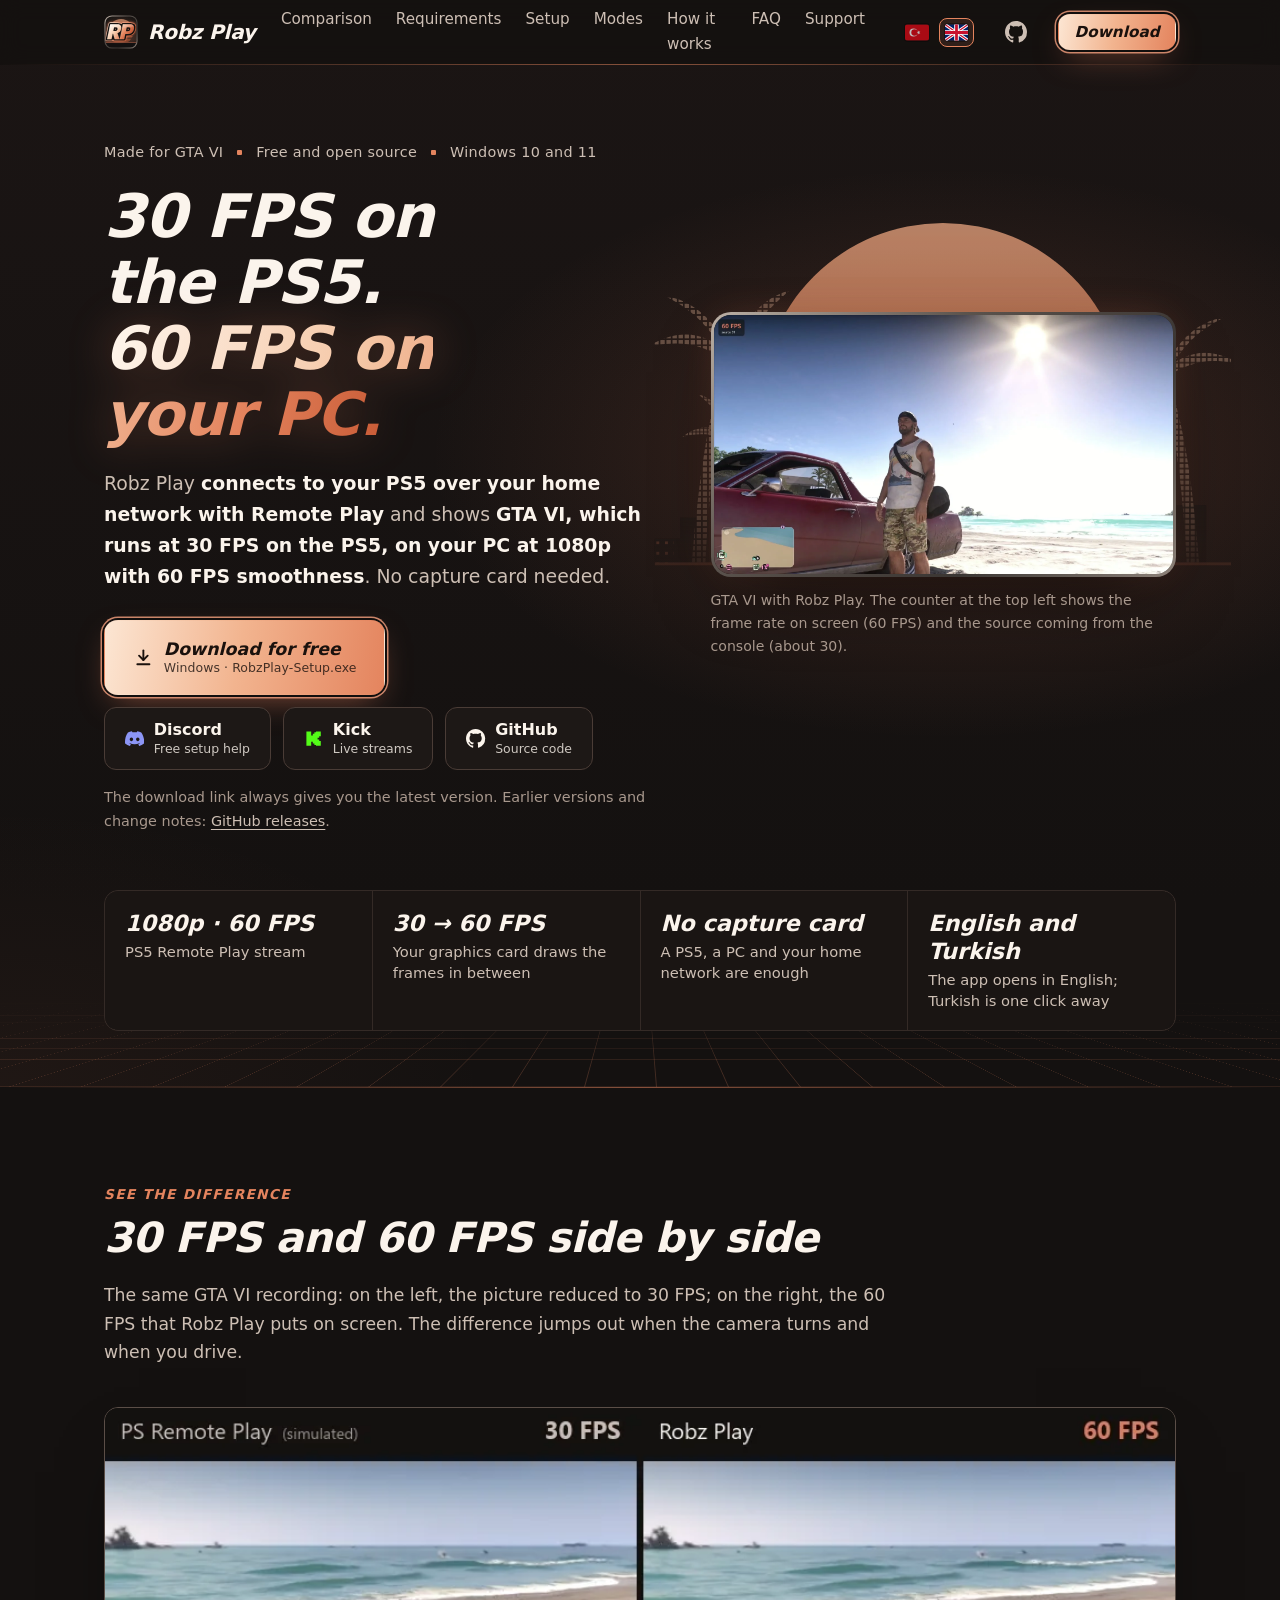
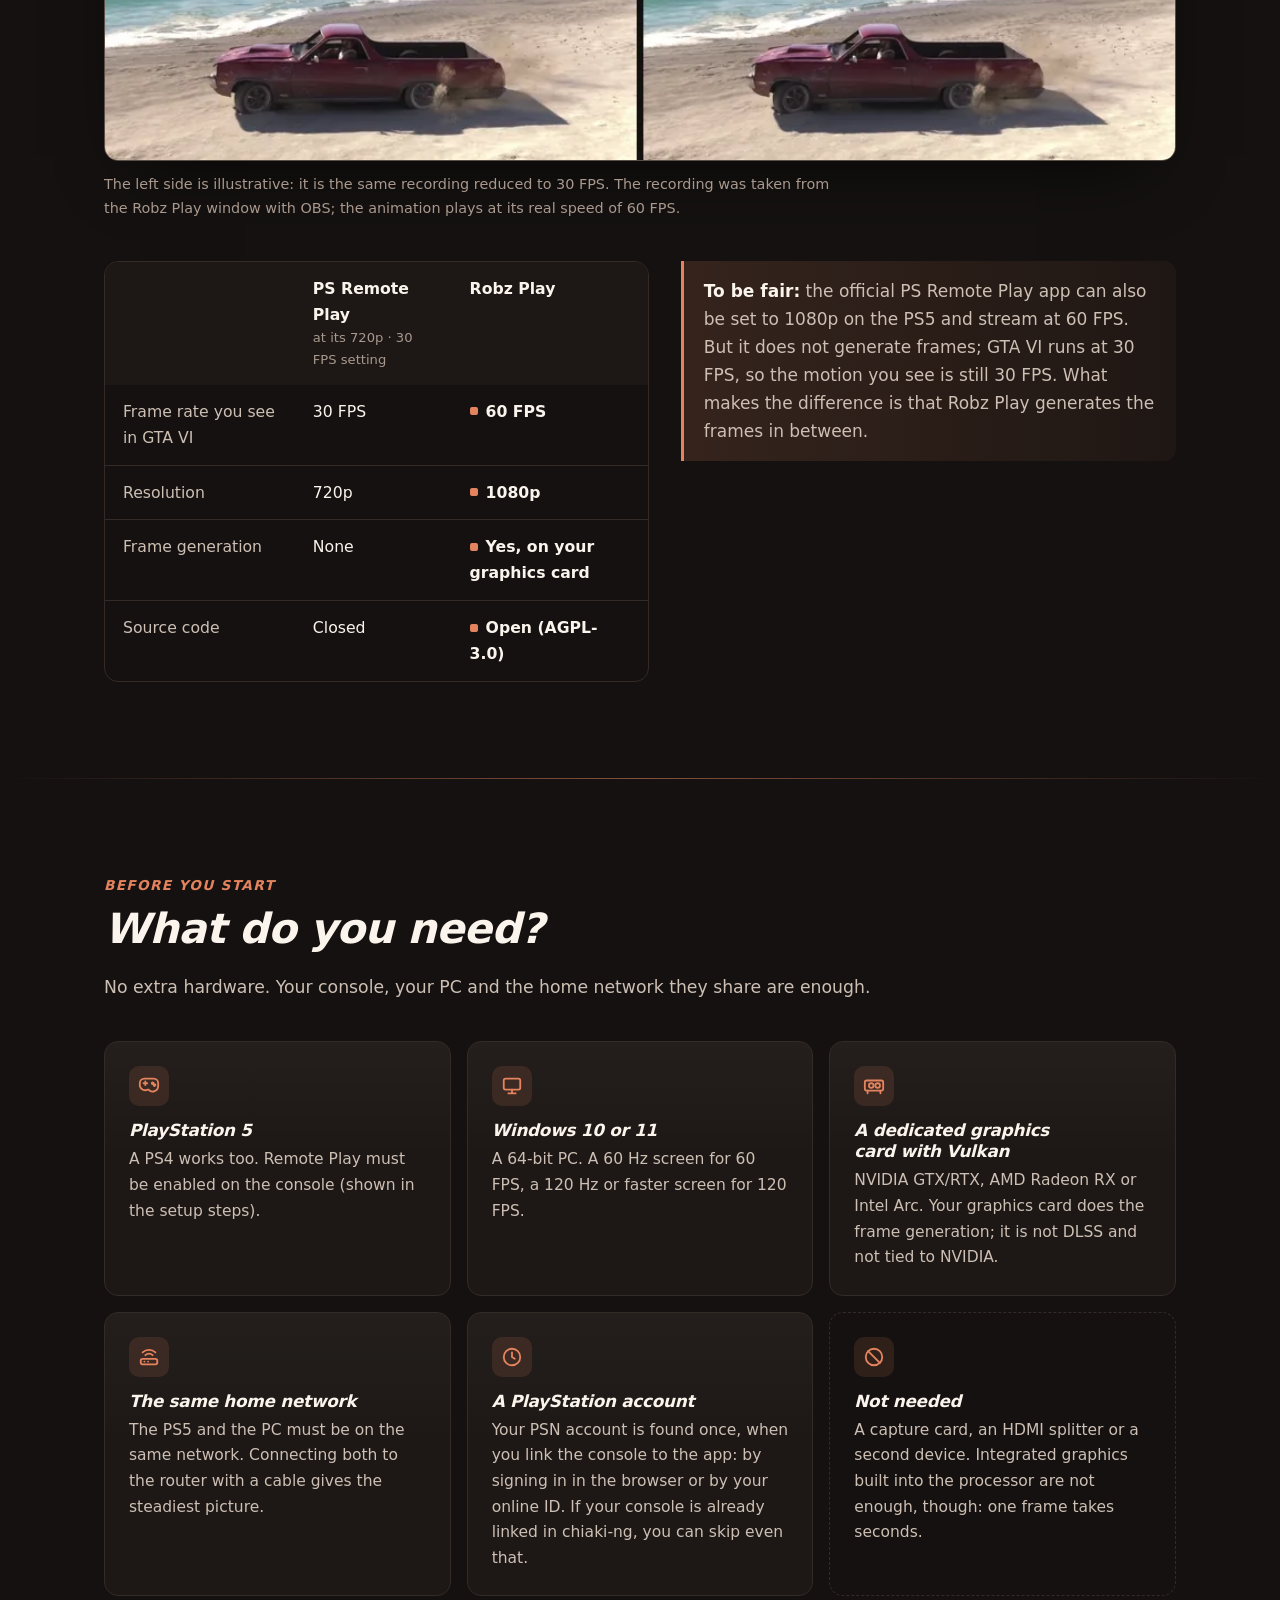
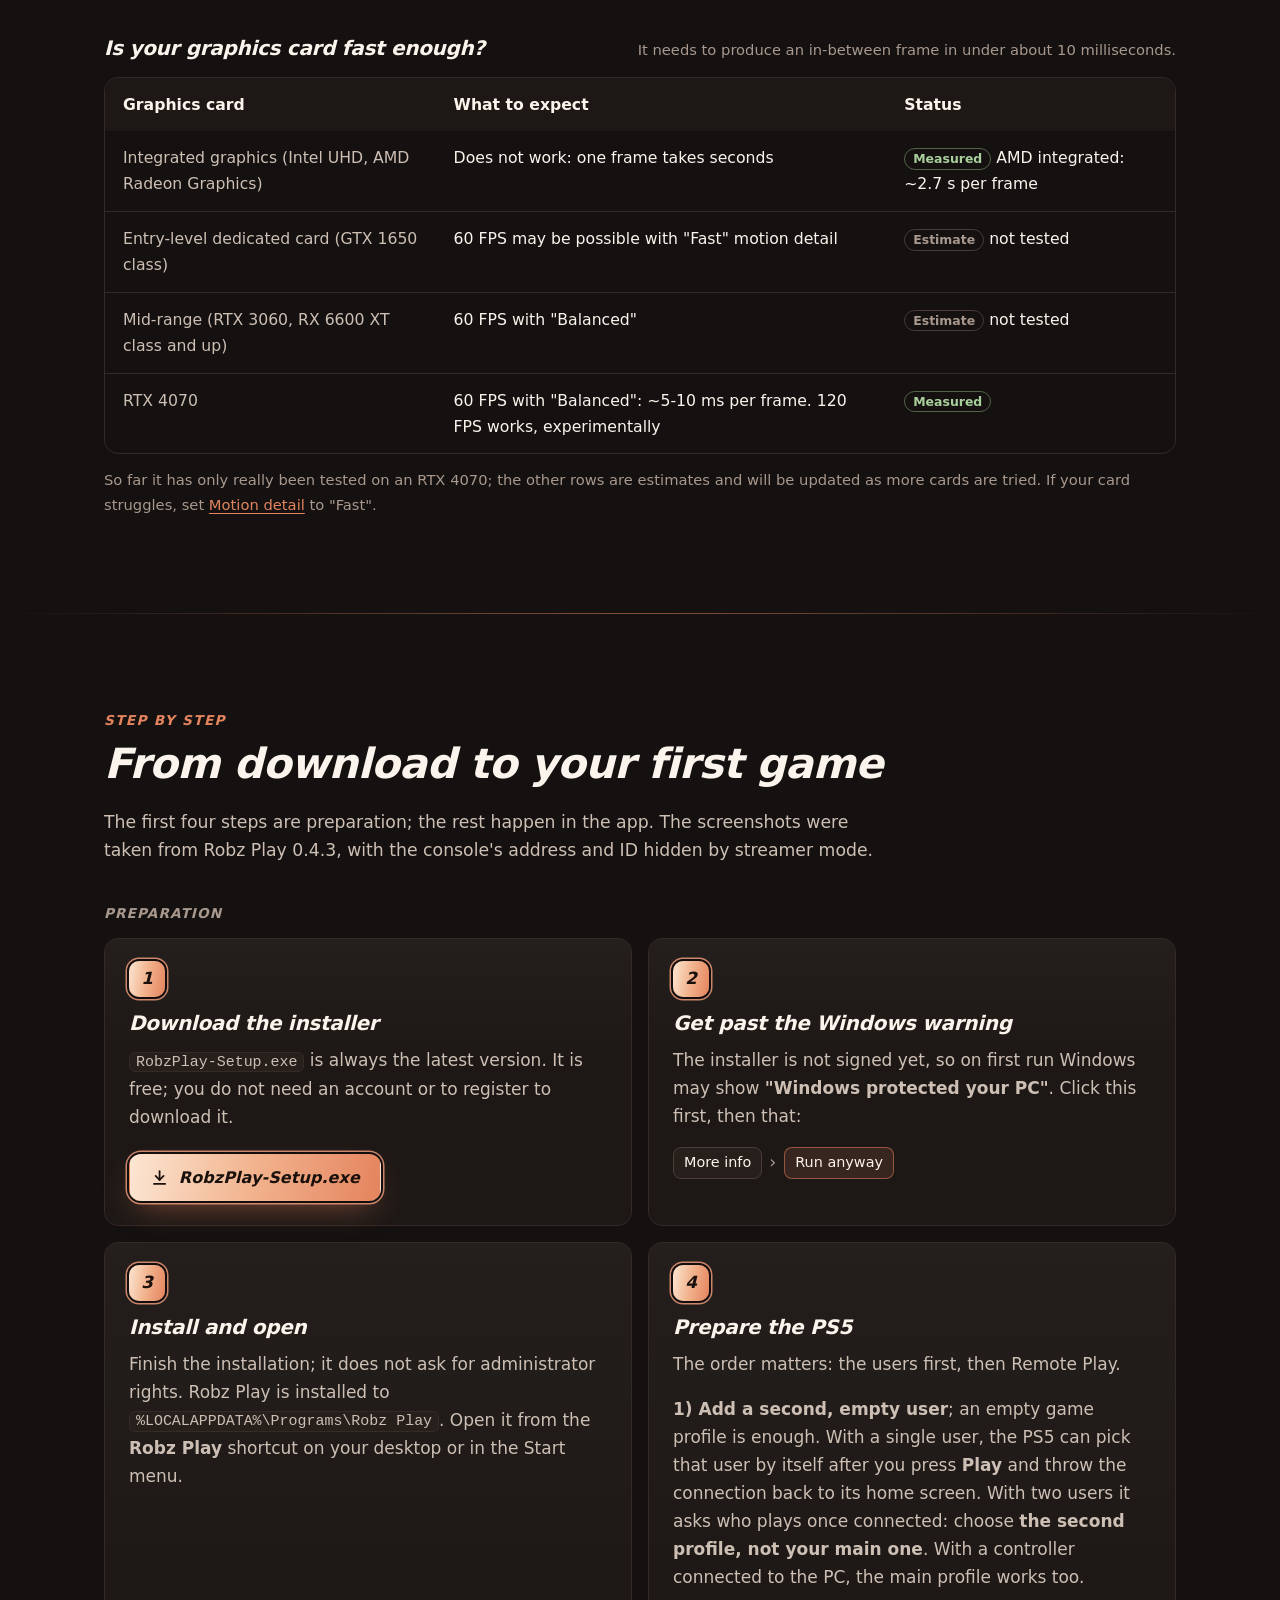
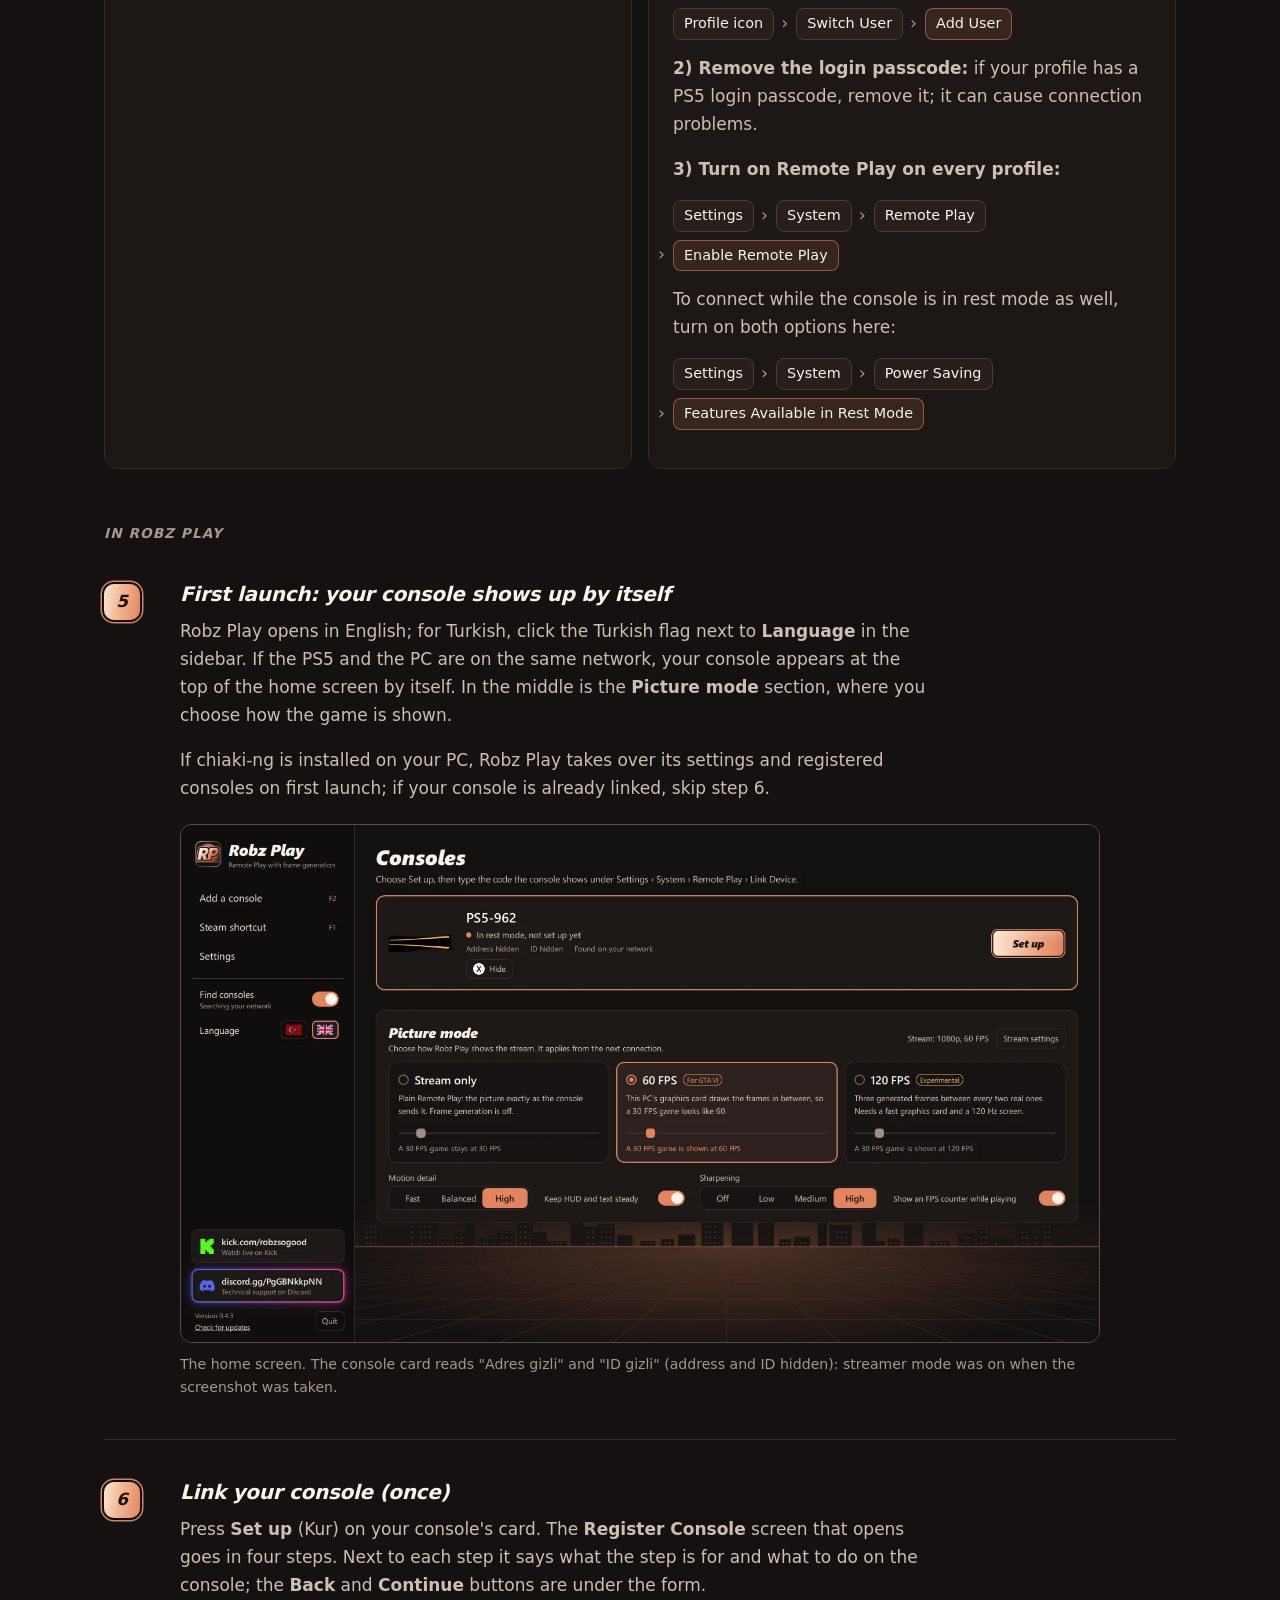
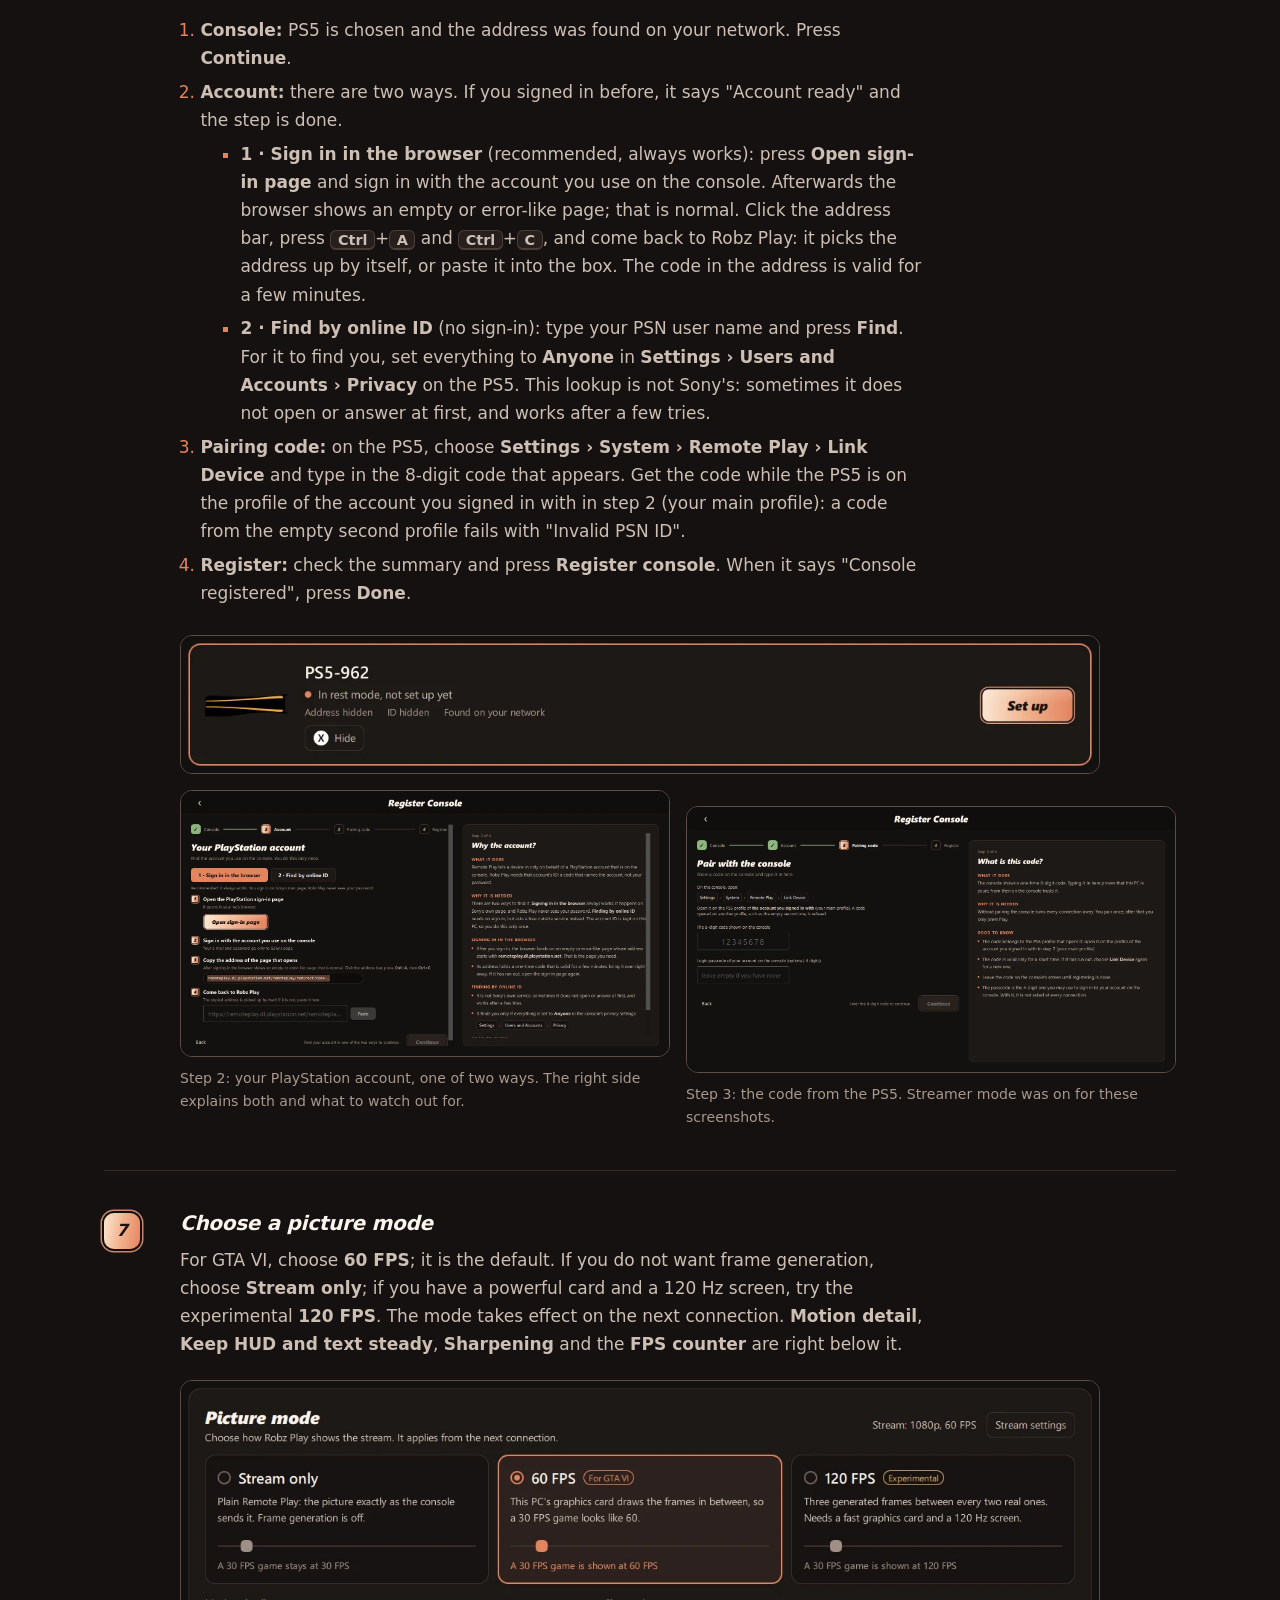
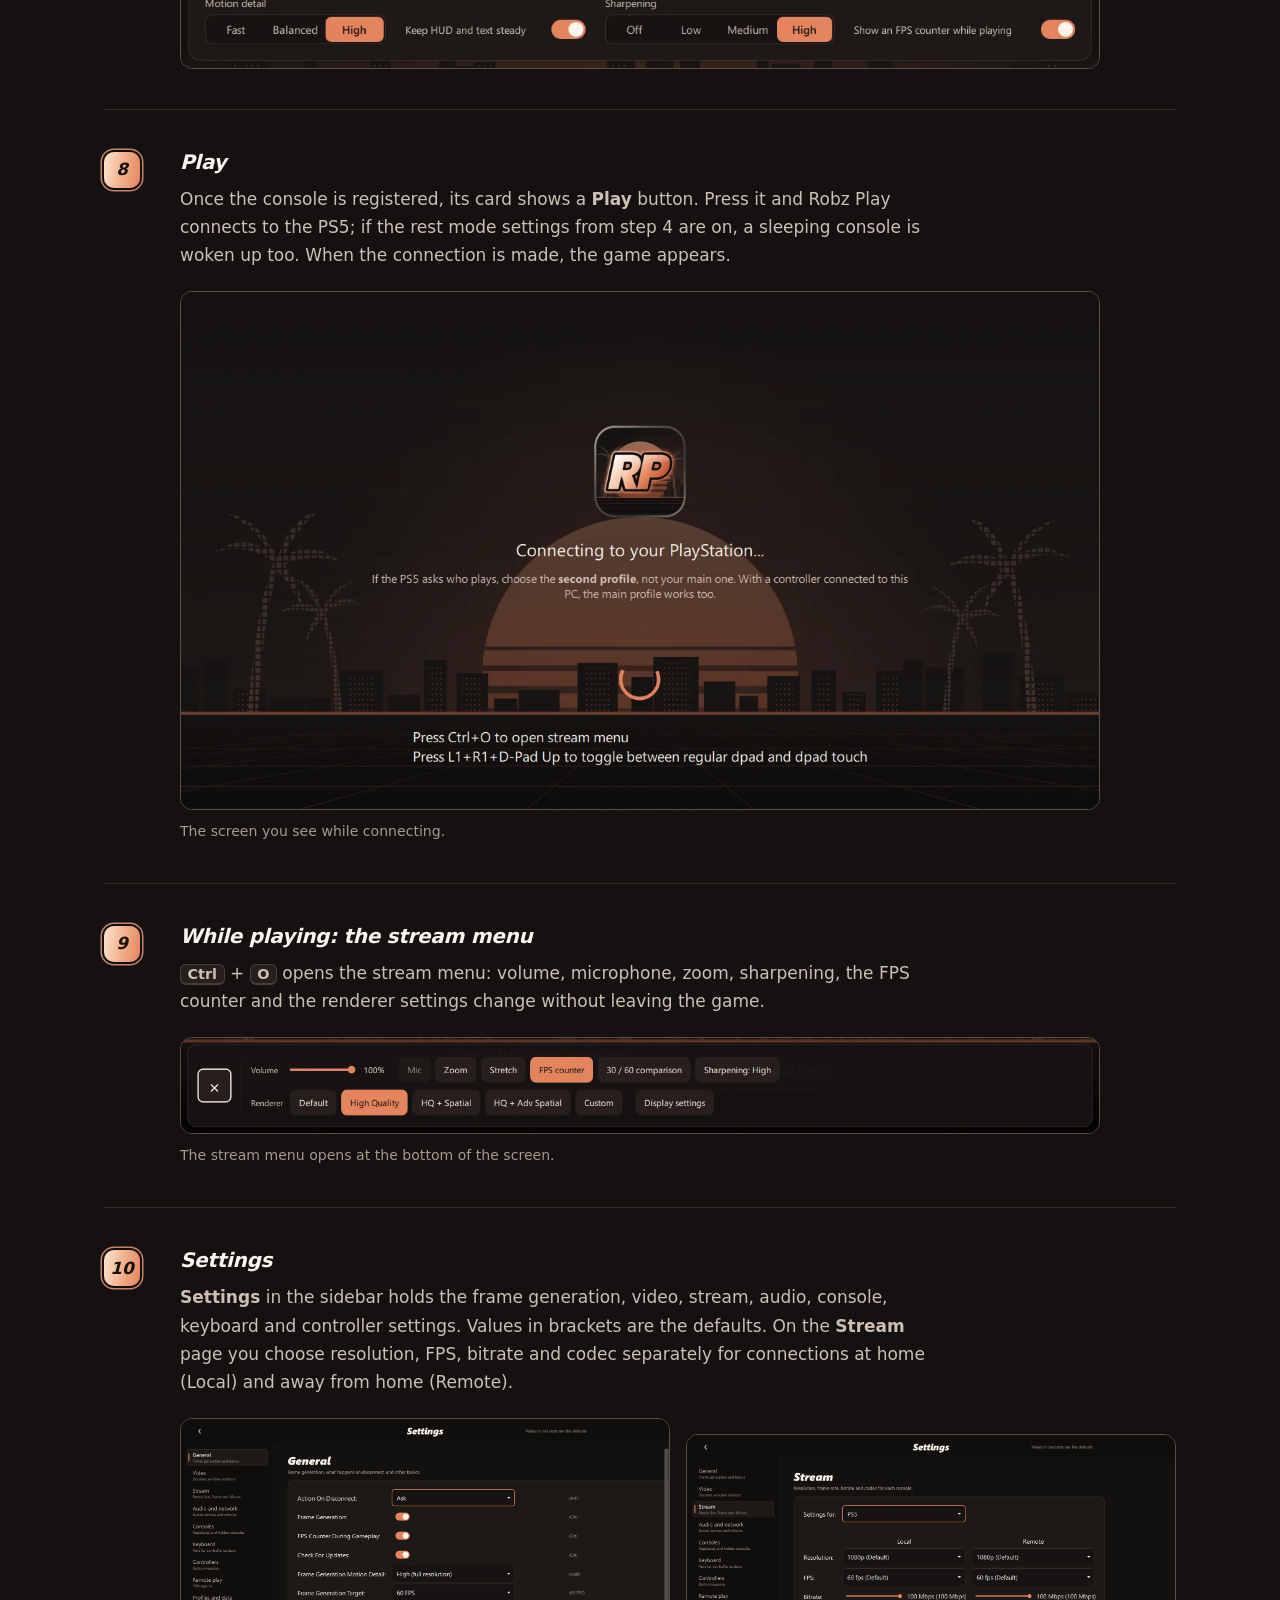
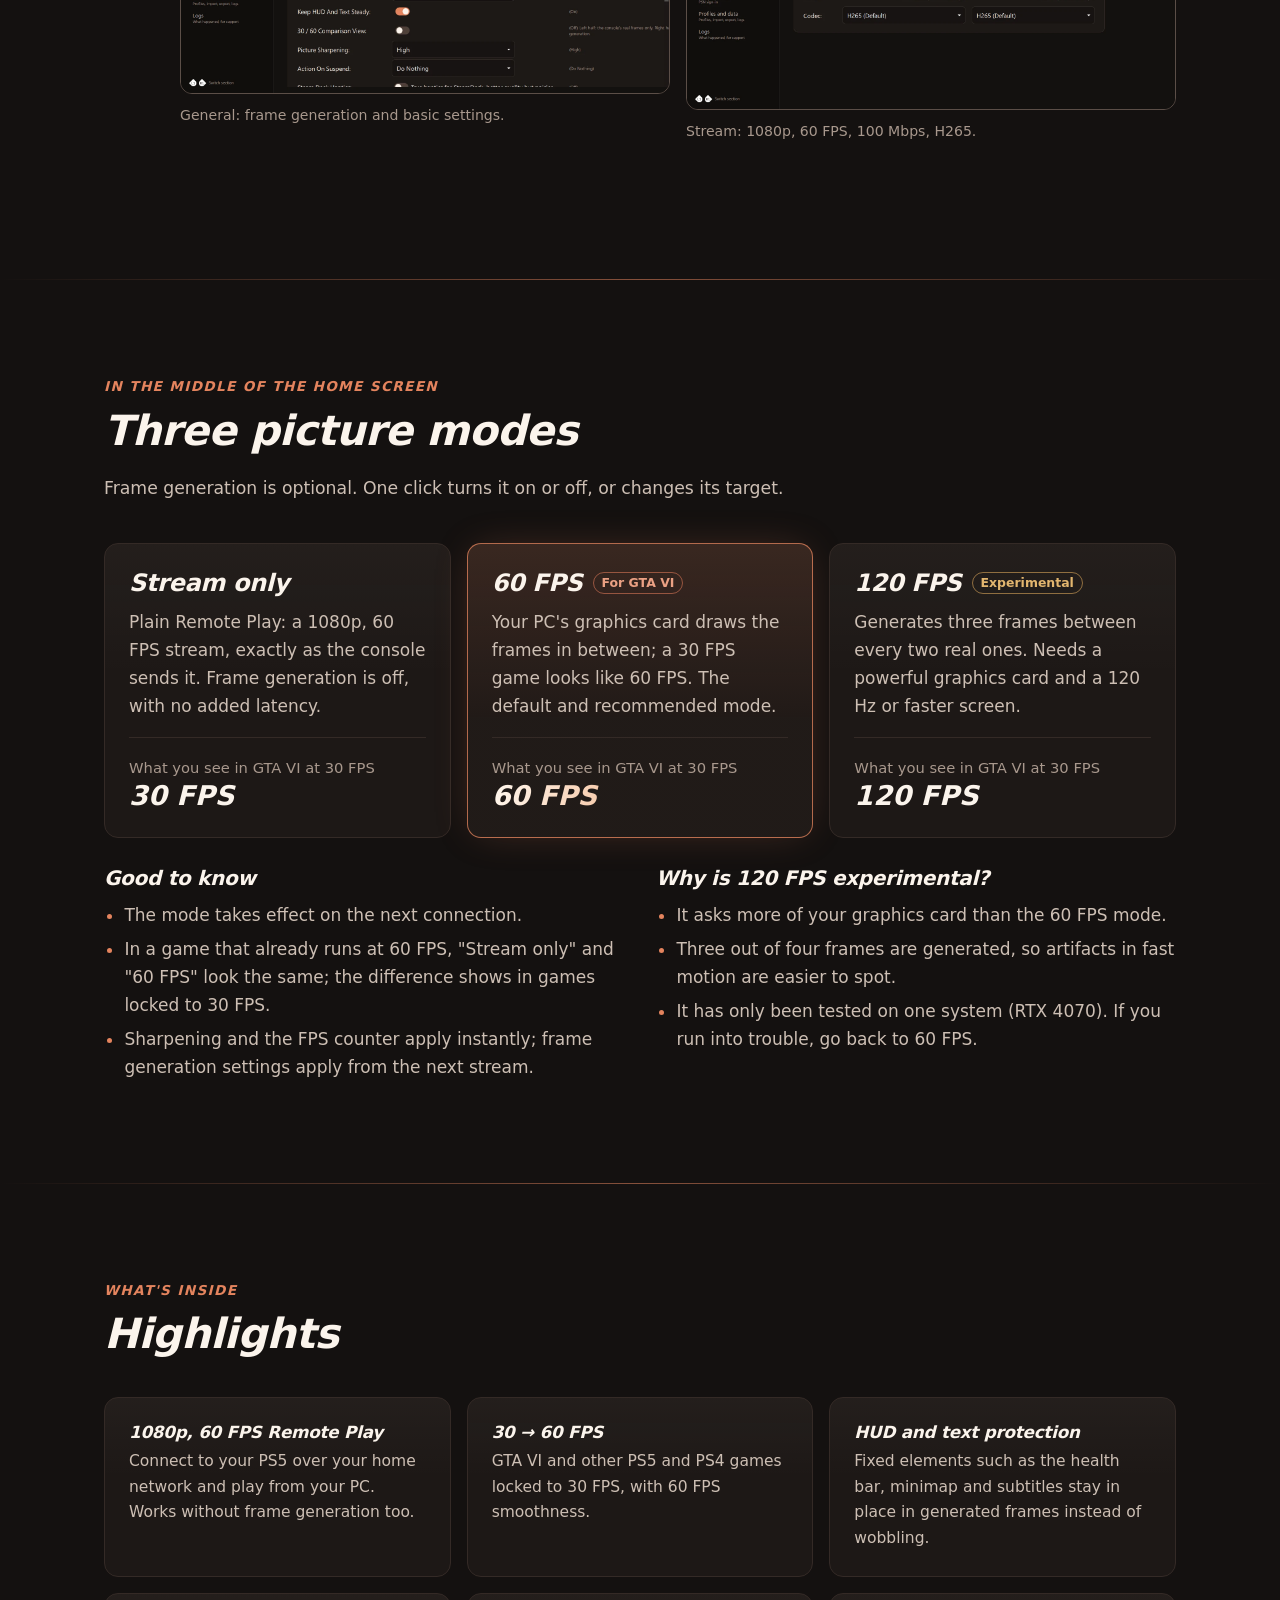
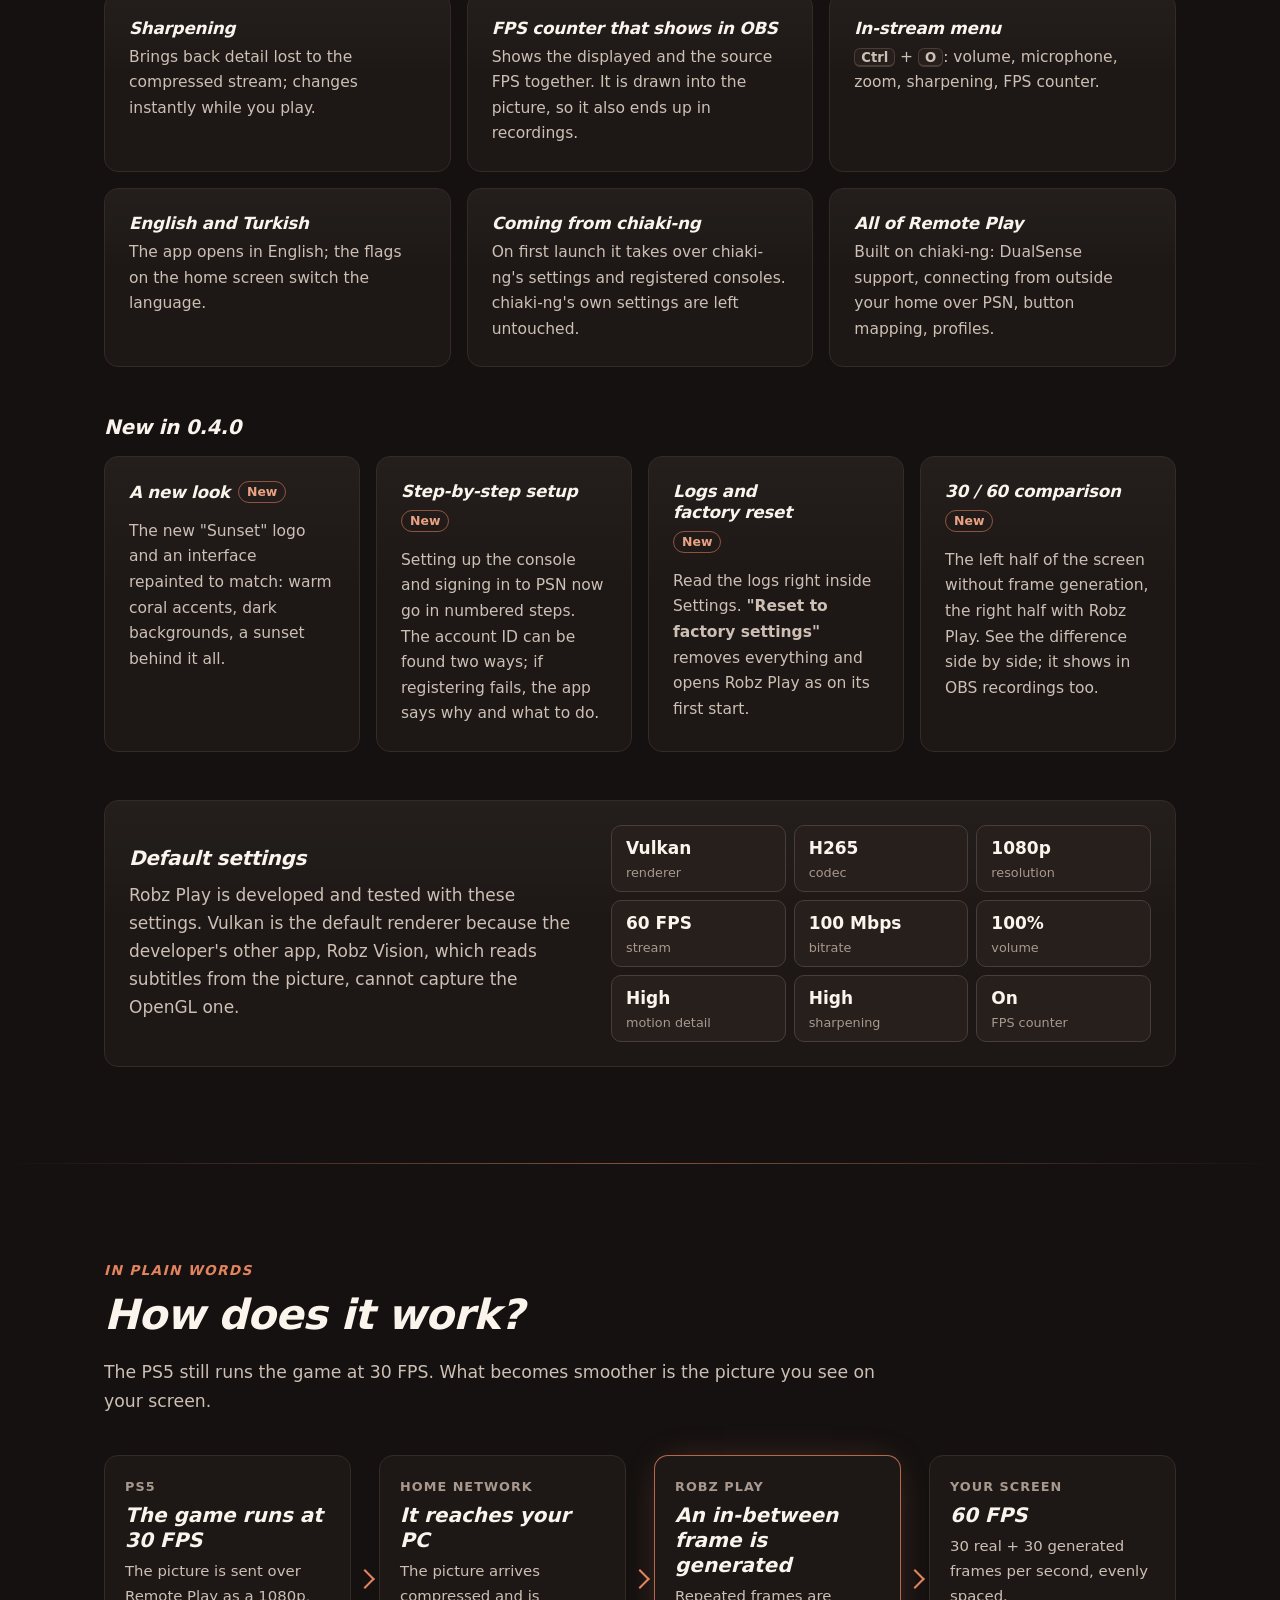
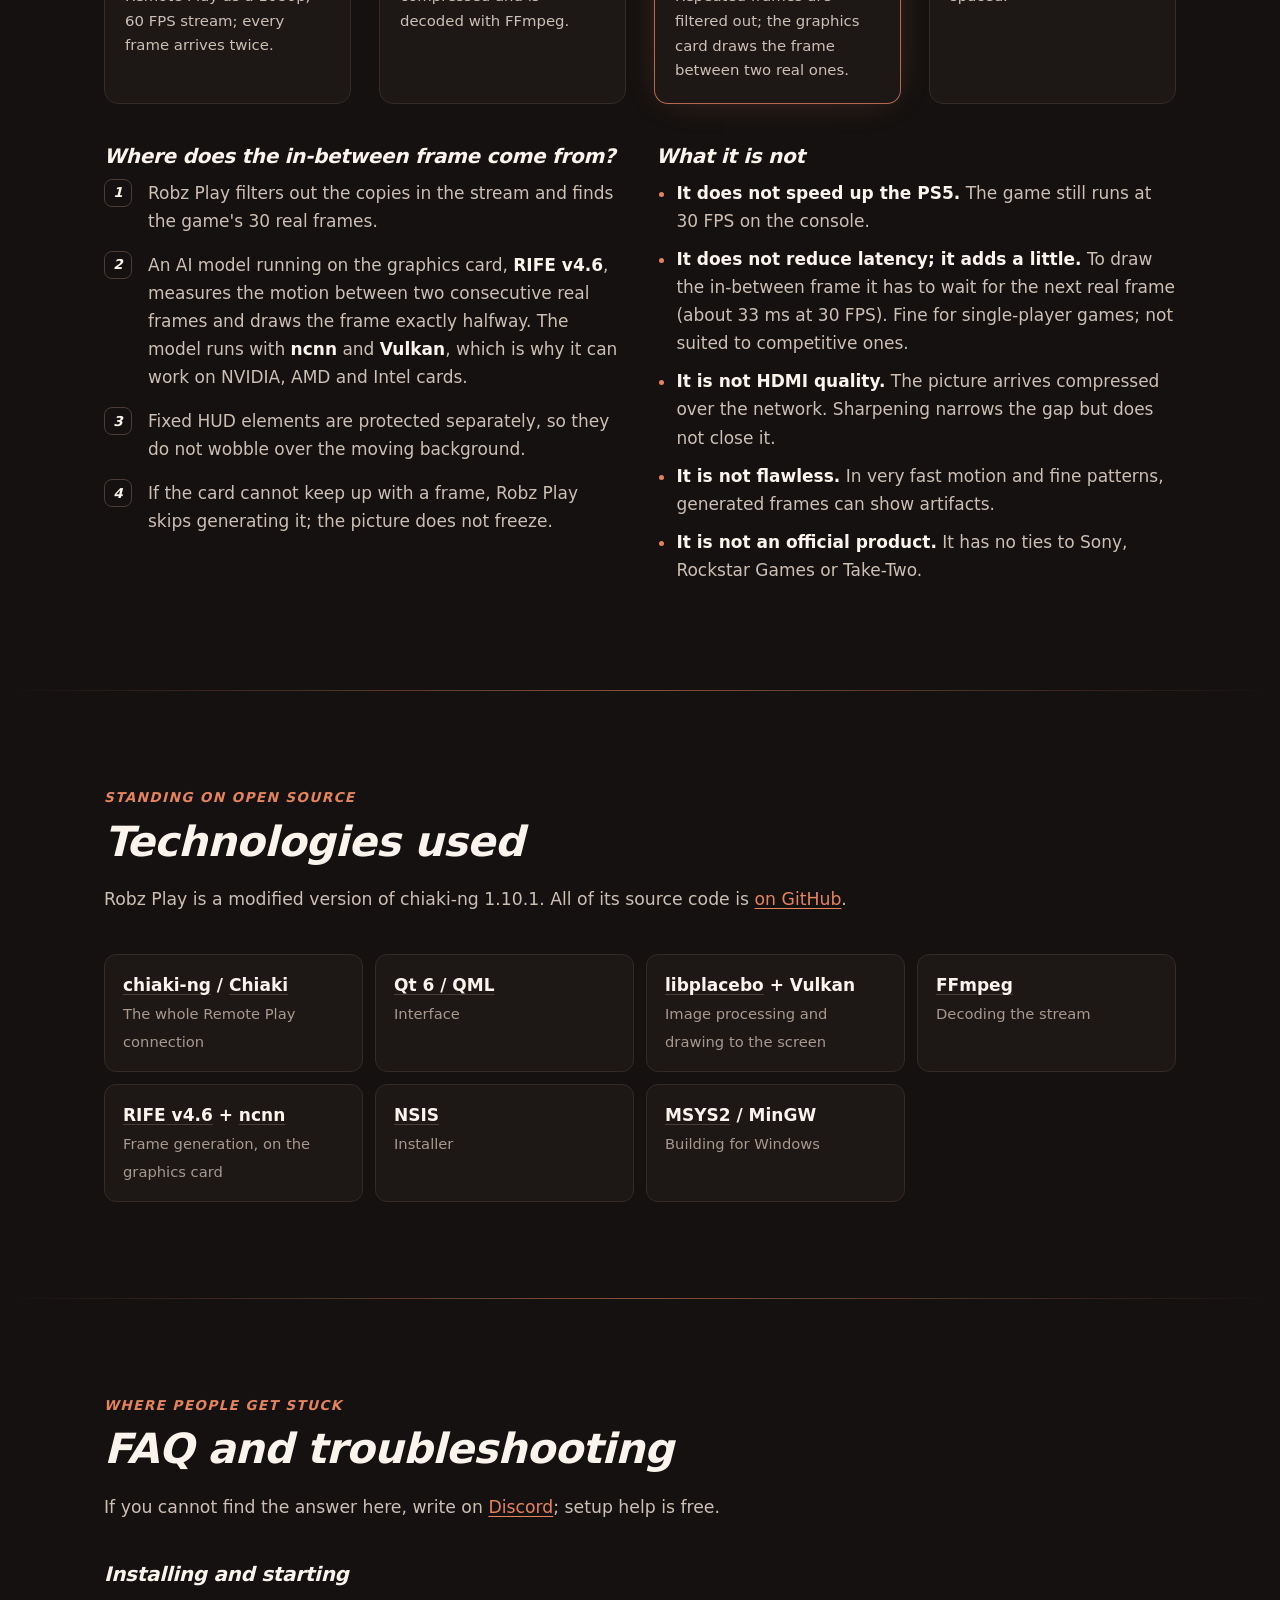
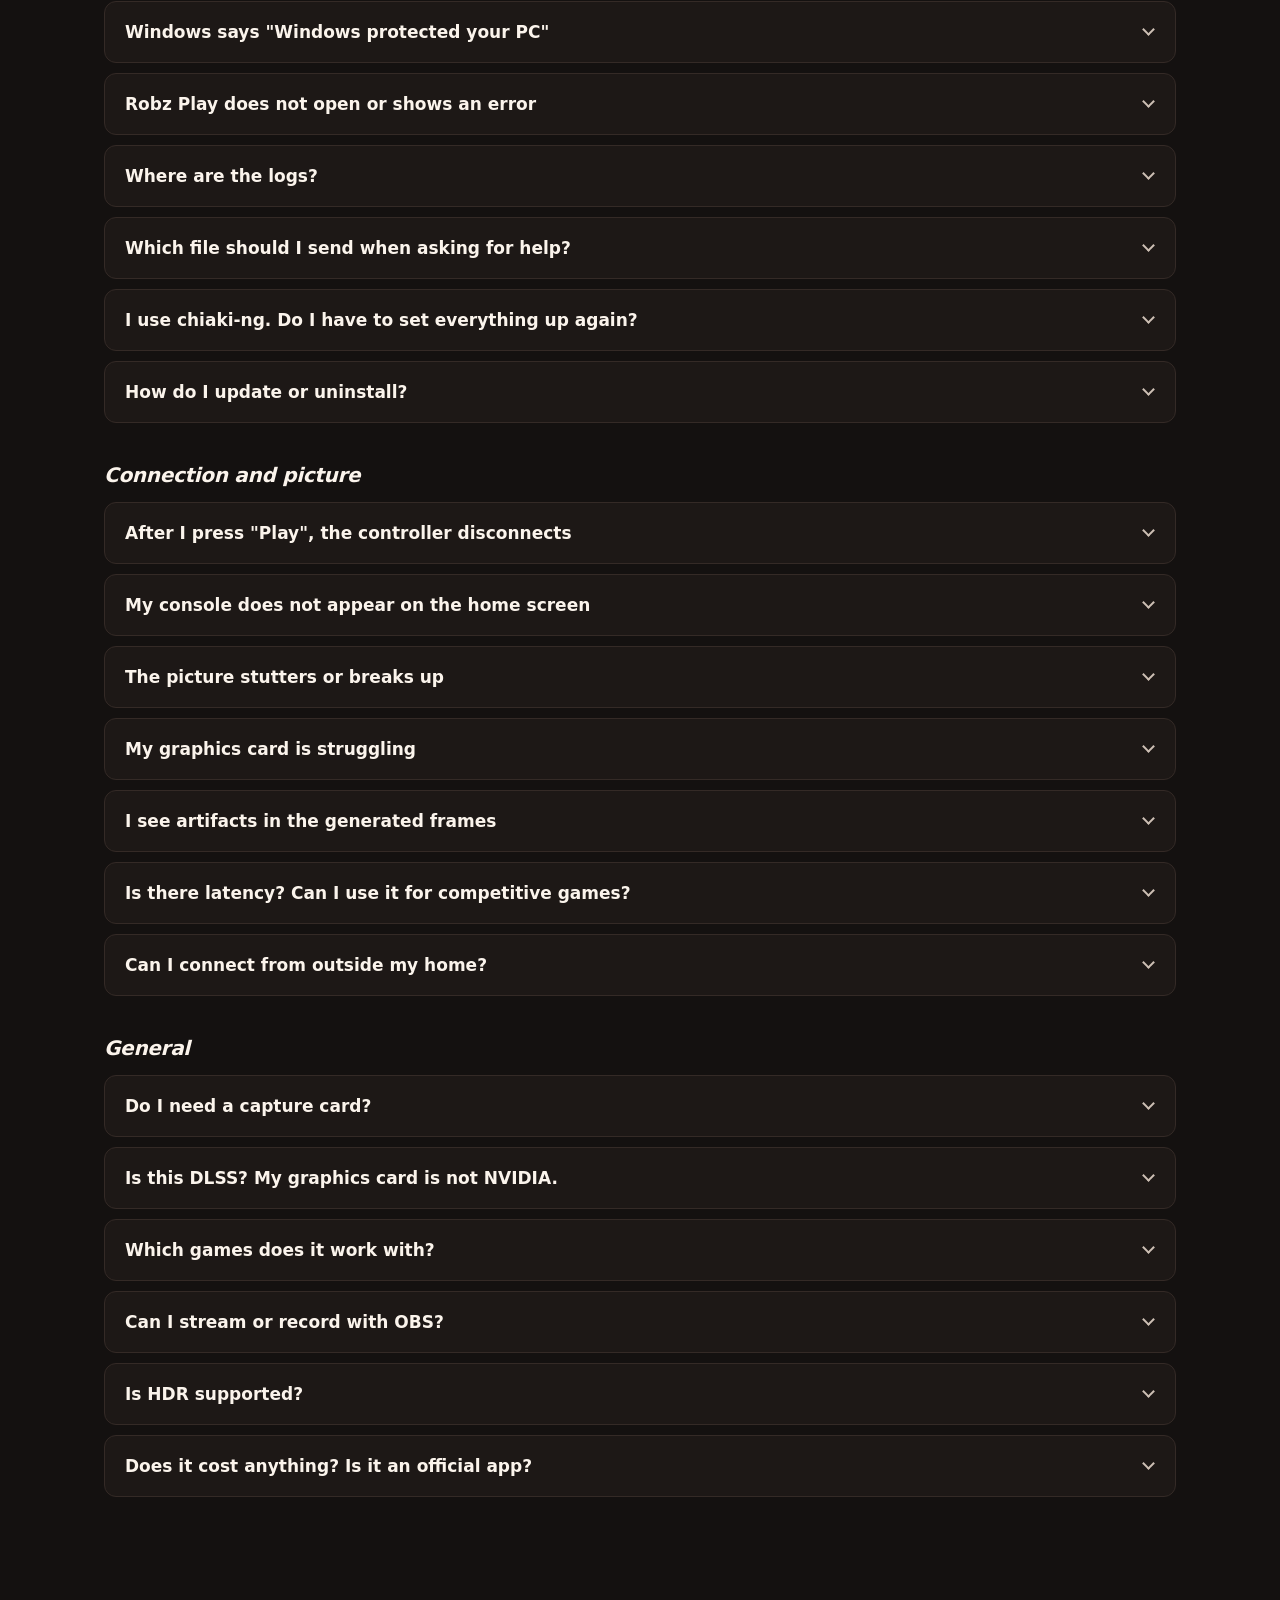
==== commit c0cb0821: "Site: Robz Community bağlantısı, yeni destek banner'ı, 0.4.3 ekran görüntüleri Bütün Discord bağlant" ====
--- a/index.html
+++ b/index.html
@@ -70,7 +70,7 @@
             <span class="stack">Download for free<small>Windows · RobzPlay-Setup.exe</small></span>
           </a>
           <div class="cta-secondary">
-          <a class="btn btn-discord" href="https://discord.gg/UyyEn7SHm4">
+          <a class="btn btn-discord" href="https://discord.gg/PgGBNkkpNN">
             <svg viewBox="0 0 24 24" aria-hidden="true"><path fill="currentColor" d="M20.317 4.37a19.791 19.791 0 0 0-4.885-1.515.074.074 0 0 0-.079.037c-.21.375-.444.864-.608 1.25a18.27 18.27 0 0 0-5.487 0 12.64 12.64 0 0 0-.617-1.25.077.077 0 0 0-.079-.037A19.736 19.736 0 0 0 3.677 4.37a.07.07 0 0 0-.032.027C.533 9.046-.32 13.58.099 18.057a.082.082 0 0 0 .031.057 19.9 19.9 0 0 0 5.993 3.03.078.078 0 0 0 .084-.028 14.09 14.09 0 0 0 1.226-1.994.076.076 0 0 0-.041-.106 13.107 13.107 0 0 1-1.872-.892.077.077 0 0 1-.008-.128 10.2 10.2 0 0 0 .372-.292.074.074 0 0 1 .077-.01c3.928 1.793 8.18 1.793 12.062 0a.074.074 0 0 1 .078.01c.12.098.246.198.373.292a.077.077 0 0 1-.006.127 12.299 12.299 0 0 1-1.873.892.077.077 0 0 0-.041.107c.36.698.772 1.362 1.225 1.993a.076.076 0 0 0 .084.028 19.839 19.839 0 0 0 6.002-3.03.077.077 0 0 0 .032-.054c.5-5.177-.838-9.674-3.549-13.66a.061.061 0 0 0-.031-.03zM8.02 15.33c-1.183 0-2.157-1.085-2.157-2.419 0-1.333.956-2.419 2.157-2.419 1.21 0 2.176 1.096 2.157 2.42 0 1.333-.956 2.418-2.157 2.418zm7.975 0c-1.183 0-2.157-1.085-2.157-2.419 0-1.333.955-2.419 2.157-2.419 1.21 0 2.176 1.096 2.157 2.42 0 1.333-.946 2.418-2.157 2.418z"/></svg>
             <span class="stack">Discord<small>Free setup help</small></span>
           </a>
@@ -209,7 +209,7 @@
     <div class="section-head">
       <span class="kicker">Step by step</span>
       <h2 id="kurulum-baslik">From download to your first game</h2>
-      <p>The first four steps are preparation; the rest happen in the app. The screenshots were taken from Robz Play 0.4.1, with the console's address and ID hidden by streamer mode.</p>
+      <p>The first four steps are preparation; the rest happen in the app. The screenshots were taken from Robz Play 0.4.3, with the console's address and ID hidden by streamer mode.</p>
     </div>
 
     <h3 class="subhead">Preparation</h3>
@@ -524,7 +524,7 @@
     <div class="section-head">
       <span class="kicker">Where people get stuck</span>
       <h2 id="sss-baslik">FAQ and troubleshooting</h2>
-      <p>If you cannot find the answer here, write on <a href="https://discord.gg/UyyEn7SHm4">Discord</a>; setup help is free.</p>
+      <p>If you cannot find the answer here, write on <a href="https://discord.gg/PgGBNkkpNN">Discord</a>; setup help is free.</p>
     </div>
 
     <div class="faq-group">
@@ -558,7 +558,7 @@
       <details>
         <summary>Which file should I send when asking for help?</summary>
         <div class="answer">
-          <p>Double-click <strong><code>Tani.bat</code></strong> in the install folder (<code>%LOCALAPPDATA%\Programs\Robz Play</code>). It writes information about your PC, your graphics card and the last launches to <code>robzplay-tani.txt</code> on your desktop. Attach that file when you describe your problem on <a href="https://discord.gg/UyyEn7SHm4">Discord</a>.</p>
+          <p>Double-click <strong><code>Tani.bat</code></strong> in the install folder (<code>%LOCALAPPDATA%\Programs\Robz Play</code>). It writes information about your PC, your graphics card and the last launches to <code>robzplay-tani.txt</code> on your desktop. Attach that file when you describe your problem on <a href="https://discord.gg/PgGBNkkpNN">Discord</a>.</p>
         </div>
       </details>
 
@@ -593,7 +593,7 @@
             <li>Choose <strong>the second profile</strong> and continue; the controller works. With a controller (DualSense) connected to the PC, the main profile works too.</li>
           </ol>
           <p><strong>Important for GTA VI:</strong> to play a game bought on your main account while signed in with the second profile, the main account must have <strong>Console Sharing and Offline Play</strong> turned on for that PS5. On the PS5, signed in with the main account: <strong>Settings › Users and Accounts › Other › Console Sharing and Offline Play</strong>. It is usually already on for the first account set up on the console.</p>
-          <p>Menu names may differ slightly between PS5 system software versions. If the connection still drops after these steps, ask on <a href="https://discord.gg/UyyEn7SHm4">Discord</a> and attach <code>robzplay-tani.txt</code>.</p>
+          <p>Menu names may differ slightly between PS5 system software versions. If the connection still drops after these steps, ask on <a href="https://discord.gg/PgGBNkkpNN">Discord</a> and attach <code>robzplay-tani.txt</code>.</p>
         </div>
       </details>
 
@@ -684,20 +684,20 @@
 <section class="section" id="destek" aria-labelledby="destek-baslik">
   <div class="wrap support">
     <figure class="shot">
-      <a href="https://discord.gg/UyyEn7SHm4"><img src="img/destek-banner-en.webp" width="1200" height="675" loading="lazy" decoding="async" alt="Free setup support banner: for GTA VI, 1080p 60 FPS and Turkish subtitles; help on Discord with setting up Robz Play and Robz Vision; discord.gg/UyyEn7SHm4"></a>
+      <a href="https://discord.gg/PgGBNkkpNN"><img src="img/destek-banner-en.webp" width="1200" height="675" loading="lazy" decoding="async" alt="Free setup support banner: for GTA VI, 1080p 60 FPS and Turkish subtitles; help on Discord with setting up Robz Play and Robz Vision; discord.gg/PgGBNkkpNN"></a>
     </figure>
     <div>
       <span class="kicker">Free setup help</span>
       <h2 id="destek-baslik">Stuck? Come to Discord</h2>
-      <p class="muted">If you get stuck installing Robz Play or on the first connection, you can get help on Discord. To solve it quickly:</p>
+      <p class="muted">If you get stuck installing Robz Play or on the first connection, you can get help on our Discord server, Robz Community. To solve it quickly:</p>
       <ol class="support-steps">
         <li>Double-click <strong>Tani.bat</strong> in the install folder; <code>robzplay-tani.txt</code> is written to your desktop.</li>
         <li>Briefly describe the problem and when it happens.</li>
         <li>Attach the file to your message.</li>
       </ol>
-      <a class="btn btn-primary btn-lg" href="https://discord.gg/UyyEn7SHm4">
+      <a class="btn btn-primary btn-lg" href="https://discord.gg/PgGBNkkpNN">
         <svg viewBox="0 0 24 24" aria-hidden="true"><path fill="currentColor" d="M20.317 4.37a19.791 19.791 0 0 0-4.885-1.515.074.074 0 0 0-.079.037c-.21.375-.444.864-.608 1.25a18.27 18.27 0 0 0-5.487 0 12.64 12.64 0 0 0-.617-1.25.077.077 0 0 0-.079-.037A19.736 19.736 0 0 0 3.677 4.37a.07.07 0 0 0-.032.027C.533 9.046-.32 13.58.099 18.057a.082.082 0 0 0 .031.057 19.9 19.9 0 0 0 5.993 3.03.078.078 0 0 0 .084-.028 14.09 14.09 0 0 0 1.226-1.994.076.076 0 0 0-.041-.106 13.107 13.107 0 0 1-1.872-.892.077.077 0 0 1-.008-.128 10.2 10.2 0 0 0 .372-.292.074.074 0 0 1 .077-.01c3.928 1.793 8.18 1.793 12.062 0a.074.074 0 0 1 .078.01c.12.098.246.198.373.292a.077.077 0 0 1-.006.127 12.299 12.299 0 0 1-1.873.892.077.077 0 0 0-.041.107c.36.698.772 1.362 1.225 1.993a.076.076 0 0 0 .084.028 19.839 19.839 0 0 0 6.002-3.03.077.077 0 0 0 .032-.054c.5-5.177-.838-9.674-3.549-13.66a.061.061 0 0 0-.031-.03zM8.02 15.33c-1.183 0-2.157-1.085-2.157-2.419 0-1.333.956-2.419 2.157-2.419 1.21 0 2.176 1.096 2.157 2.42 0 1.333-.956 2.418-2.157 2.418zm7.975 0c-1.183 0-2.157-1.085-2.157-2.419 0-1.333.955-2.419 2.157-2.419 1.21 0 2.176 1.096 2.157 2.42 0 1.333-.946 2.418-2.157 2.418z"/></svg>
-        discord.gg/UyyEn7SHm4
+        discord.gg/PgGBNkkpNN
       </a>
       <p class="small-note">To report a bug, the <a href="https://github.com/kutsalkiremitci/robz-play/issues">issue list on GitHub</a> is open too.</p>
     </div>
@@ -775,7 +775,7 @@
       <div>
         <h2>Community</h2>
         <ul>
-          <li><a href="https://discord.gg/UyyEn7SHm4">Discord: free technical support</a></li>
+          <li><a href="https://discord.gg/PgGBNkkpNN">Discord: free technical support</a></li>
           <li><a href="https://kick.com/robzsogood">Kick: live streams</a></li>
           <li><a href="https://x.com/robzsogood/status/2123874178713715030">The launch post on X</a></li>
         </ul>
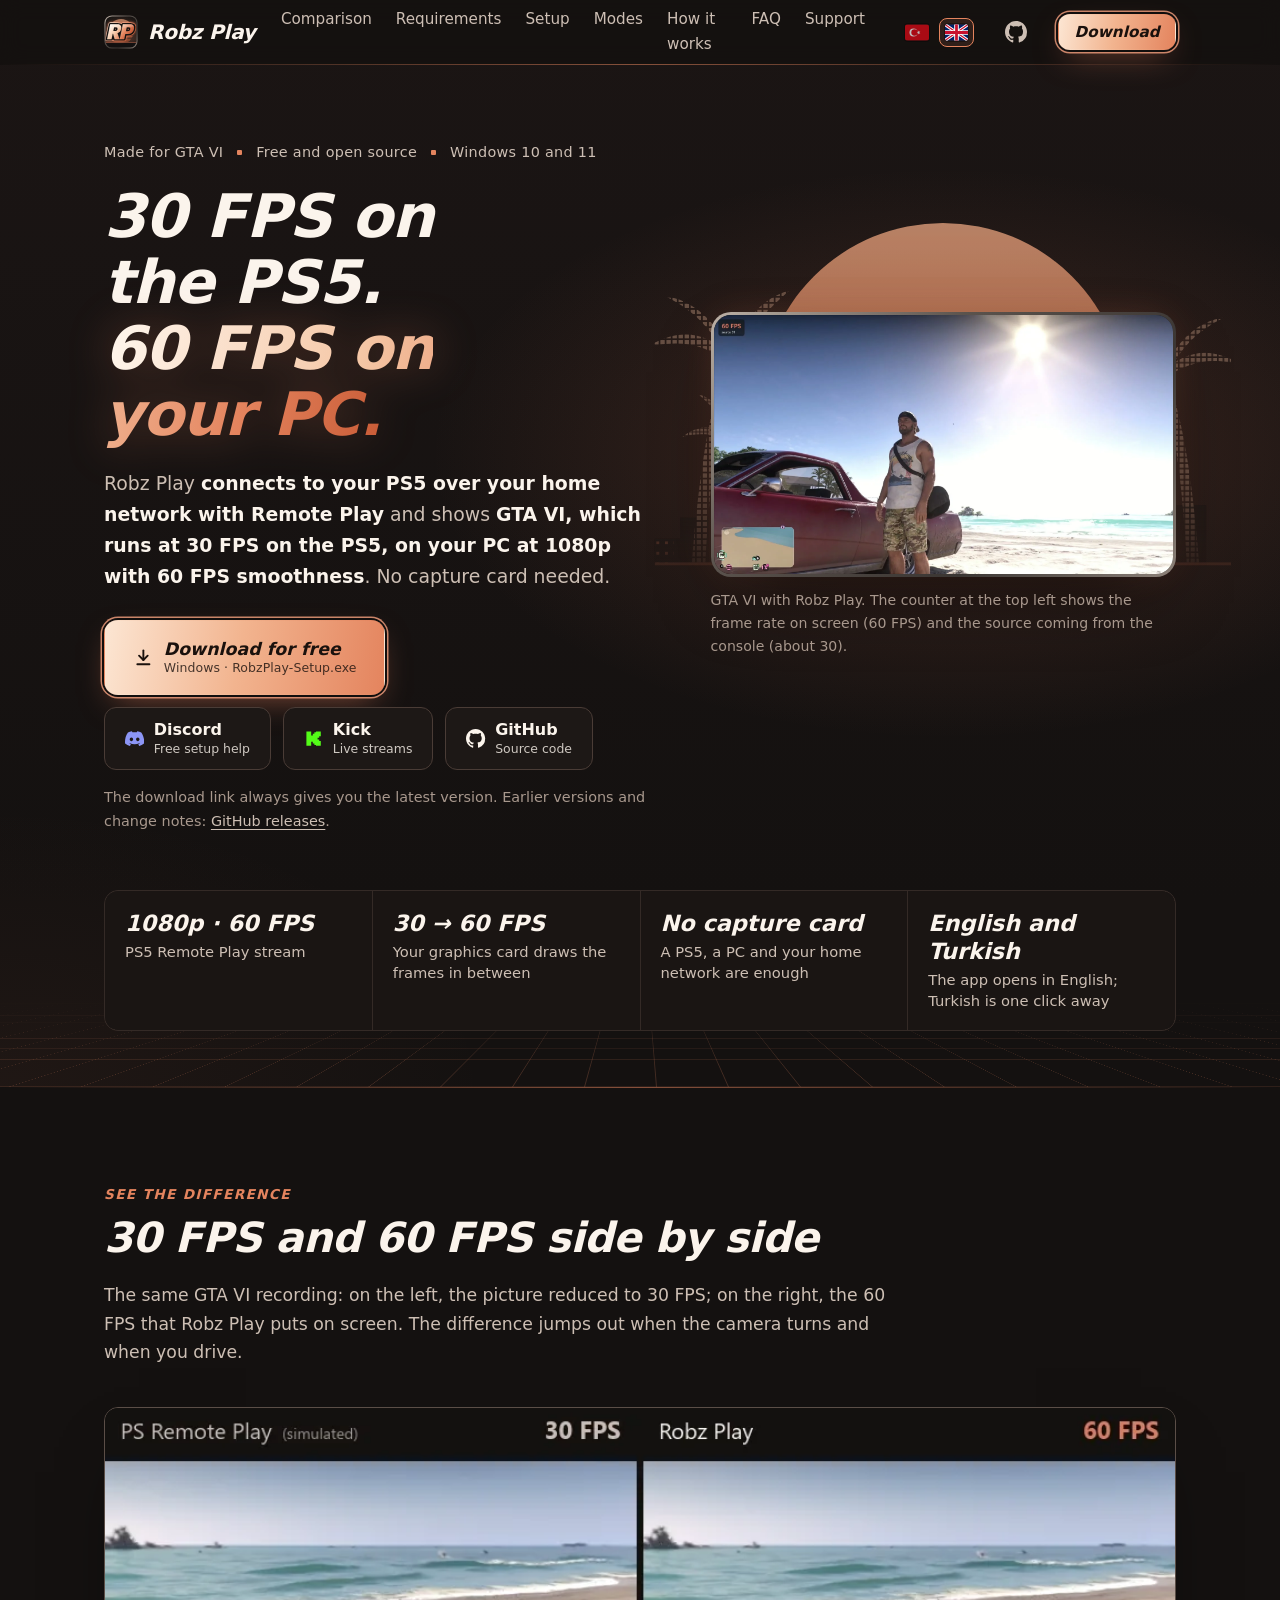
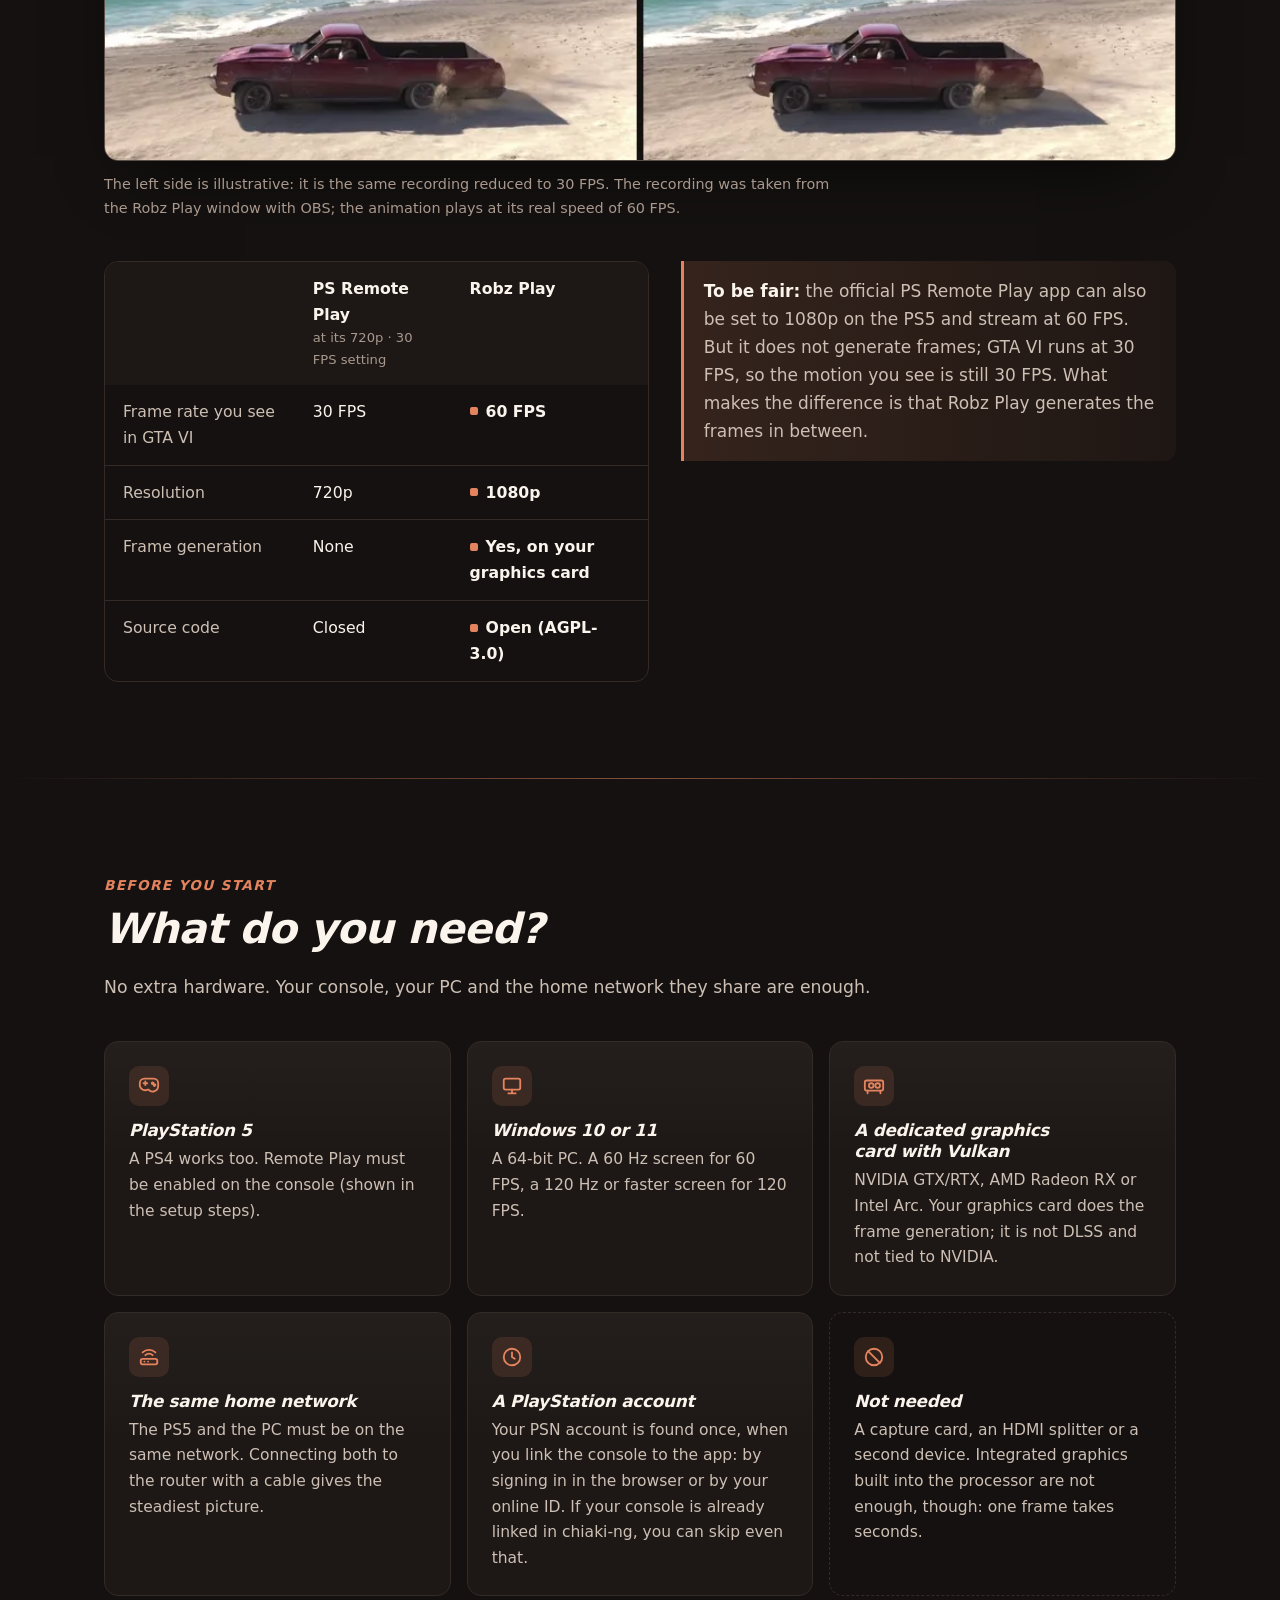
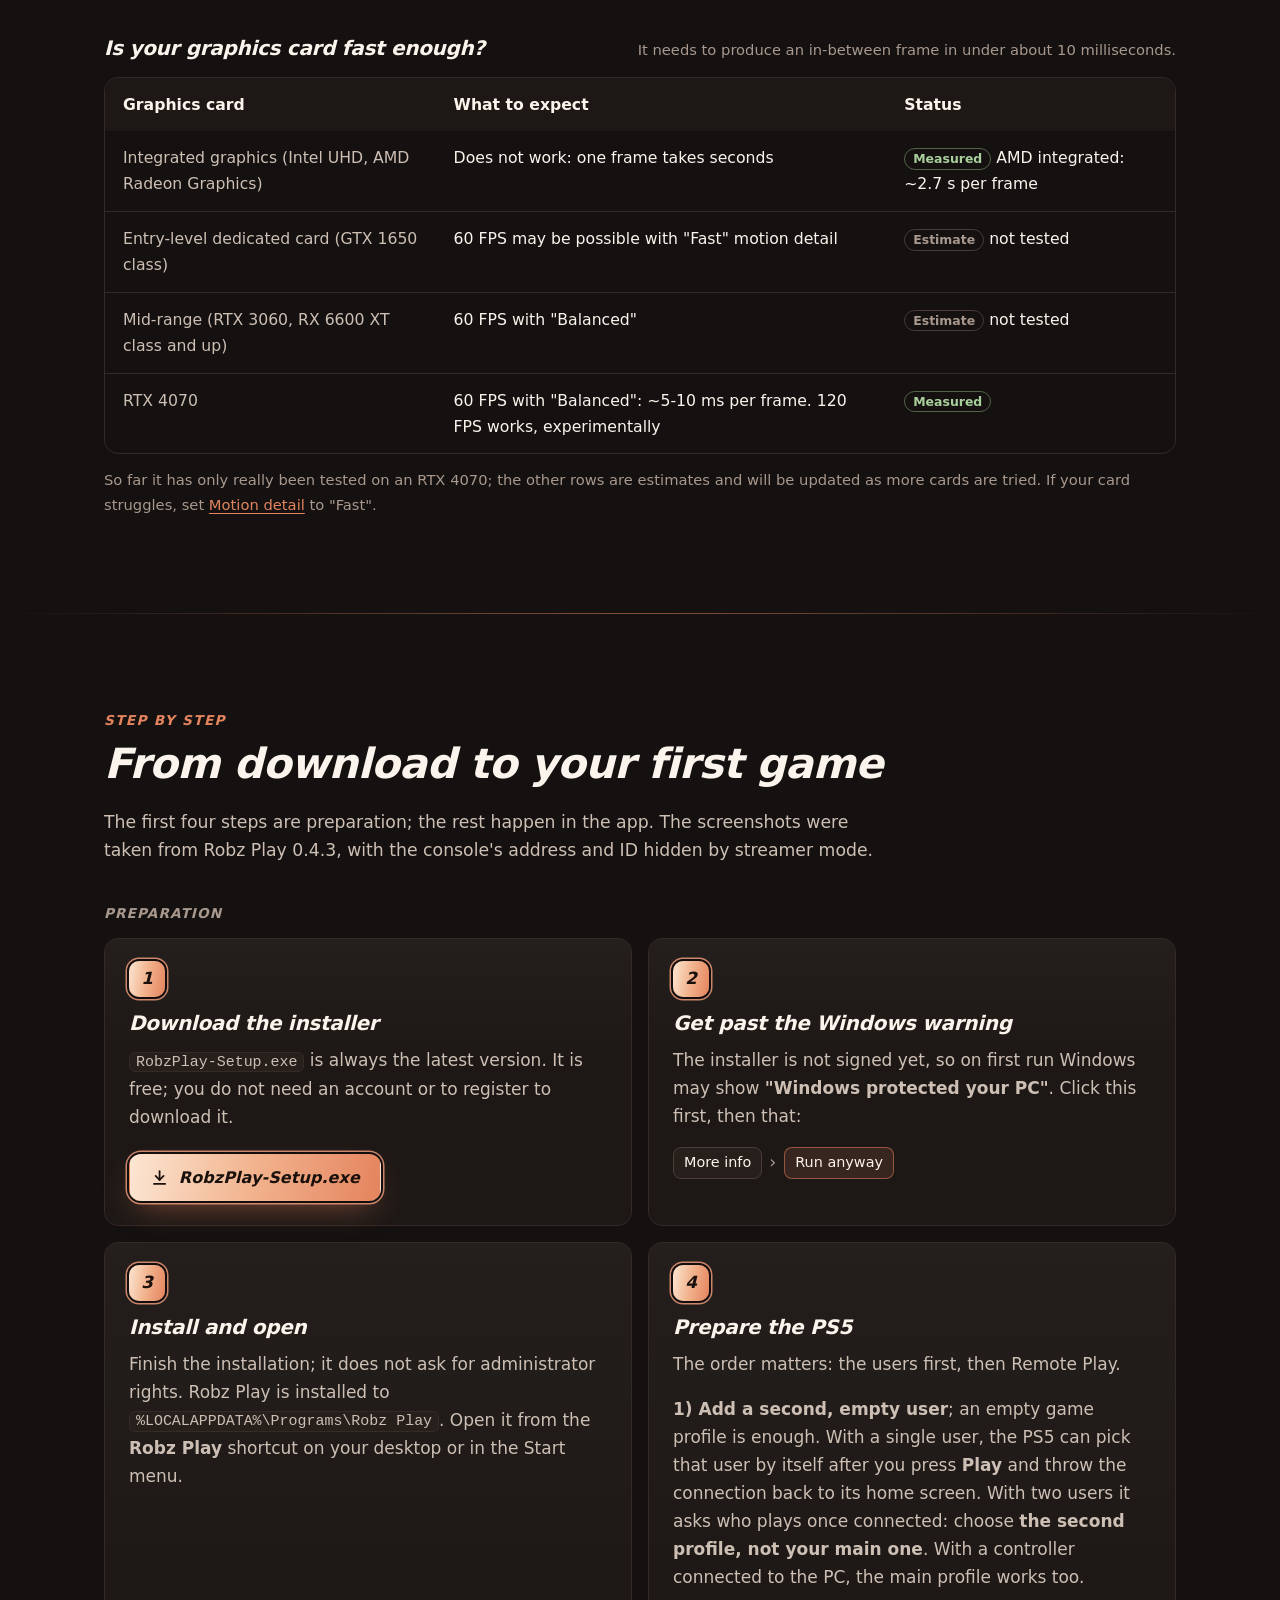
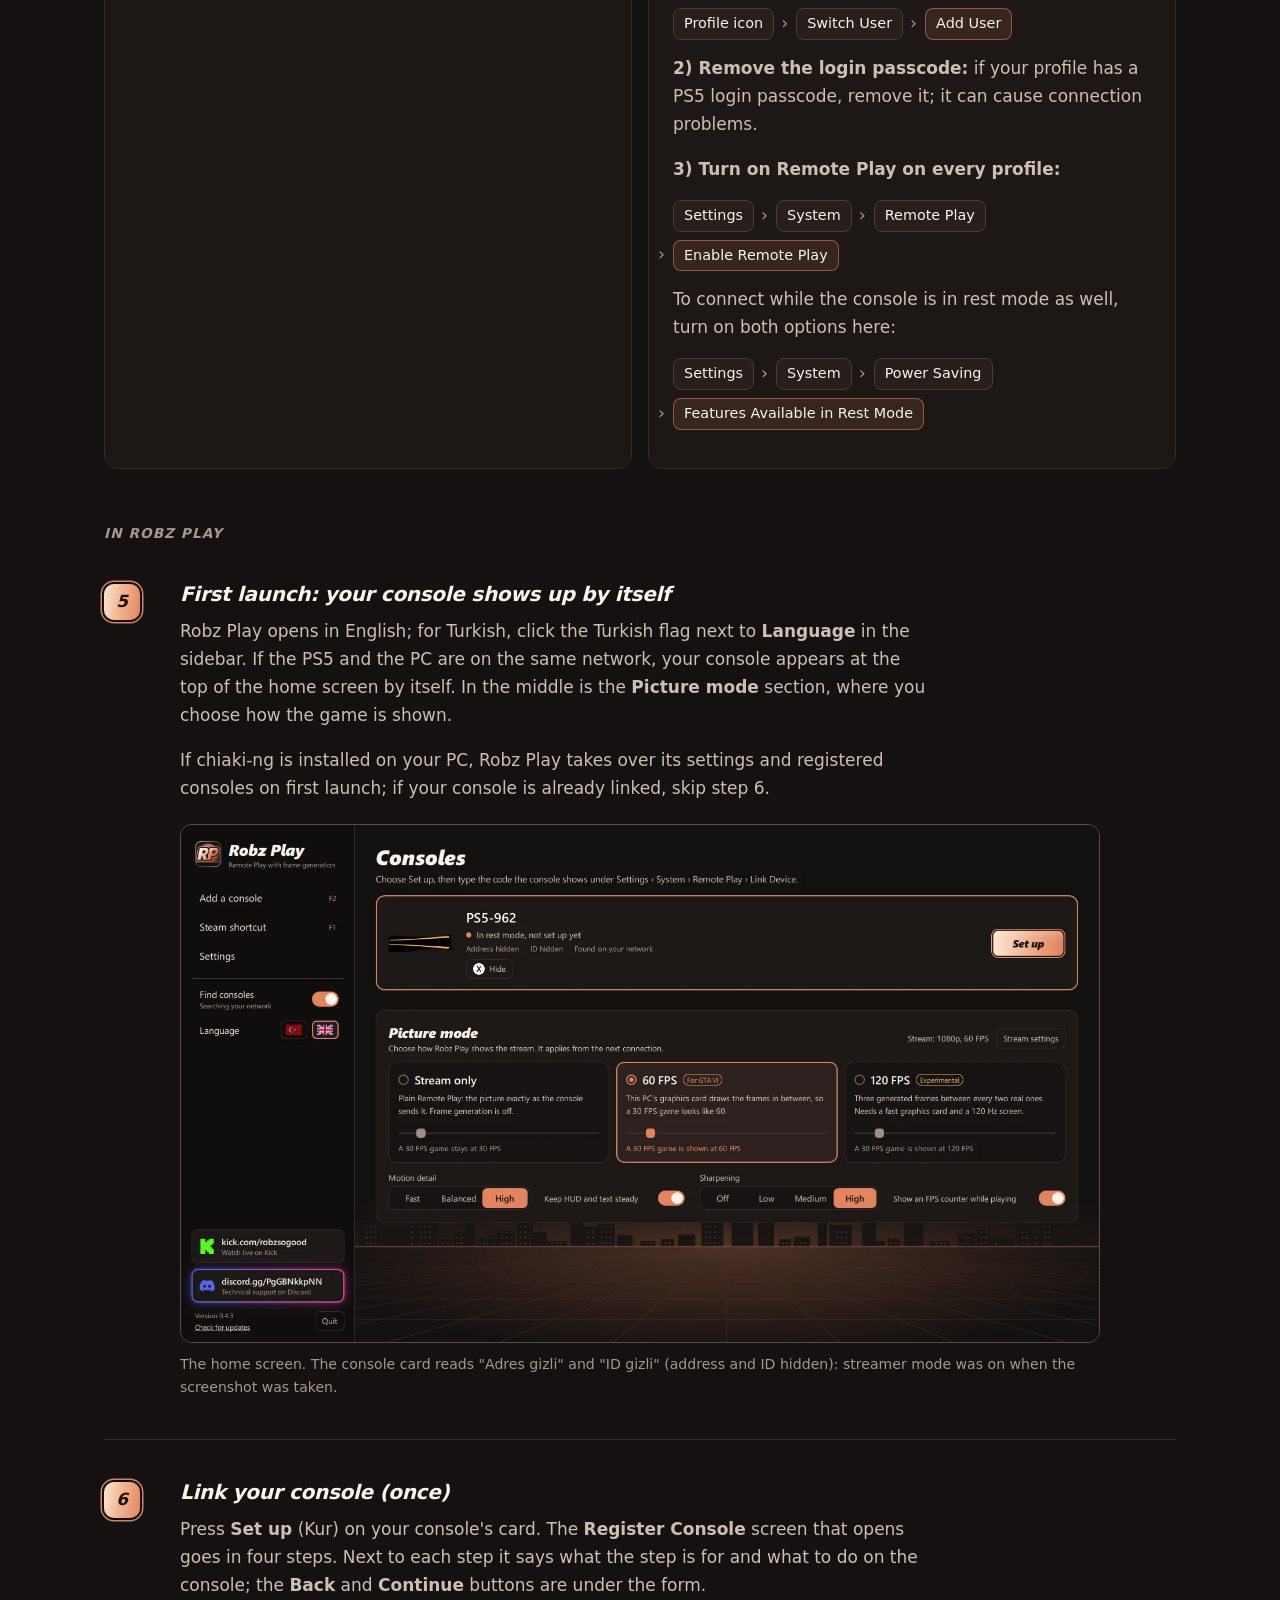
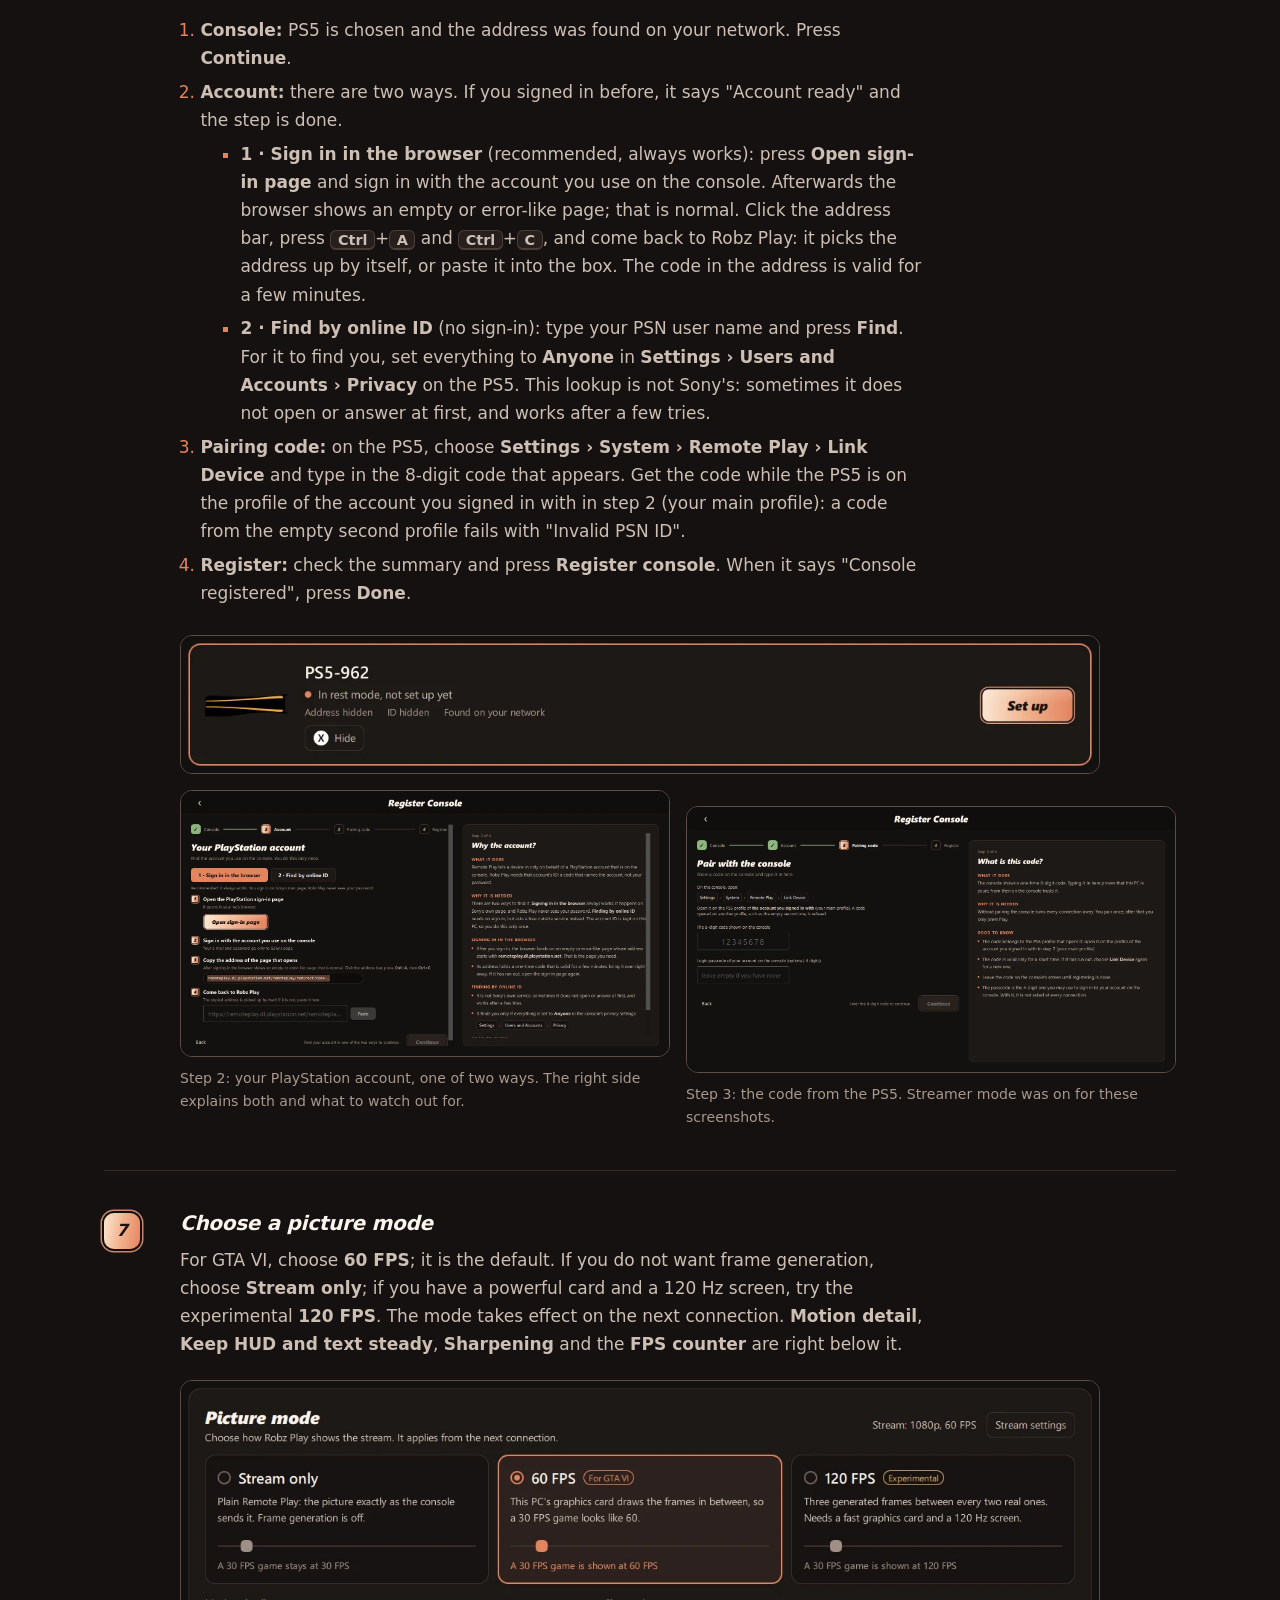
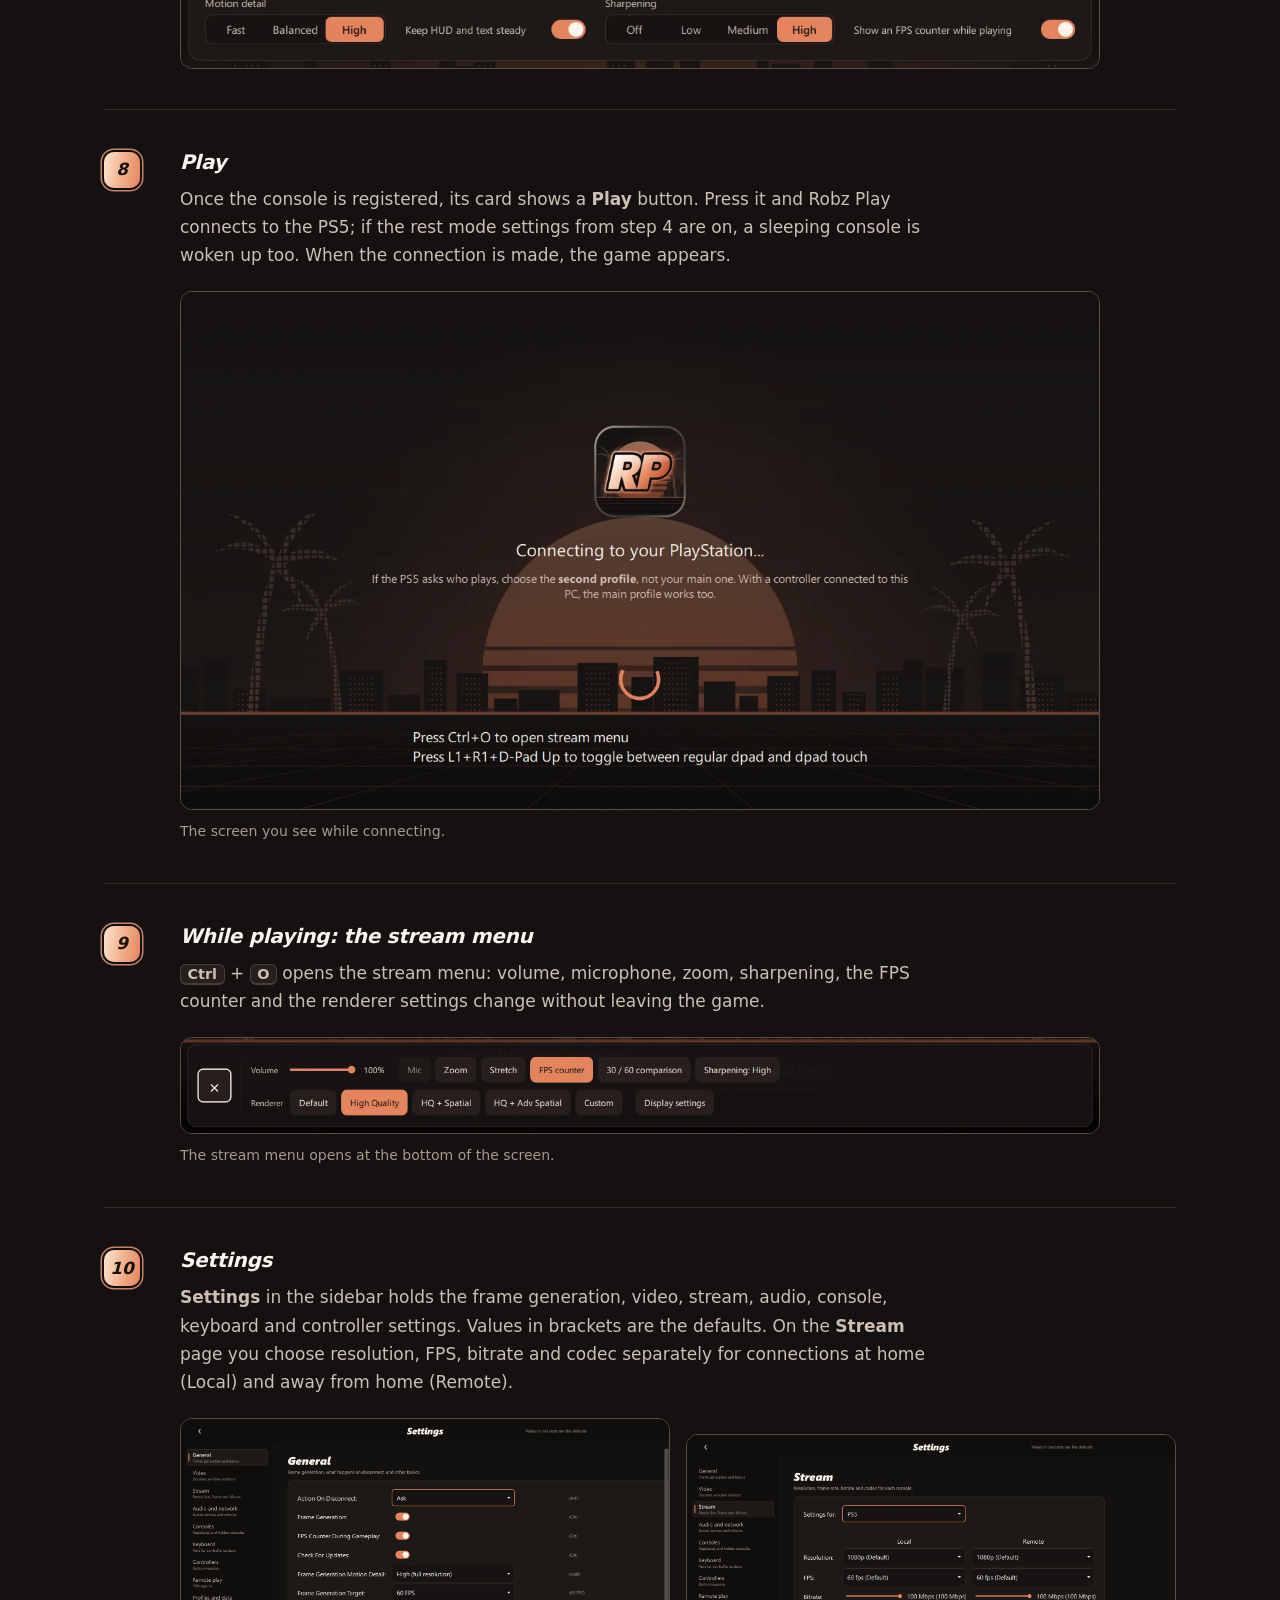
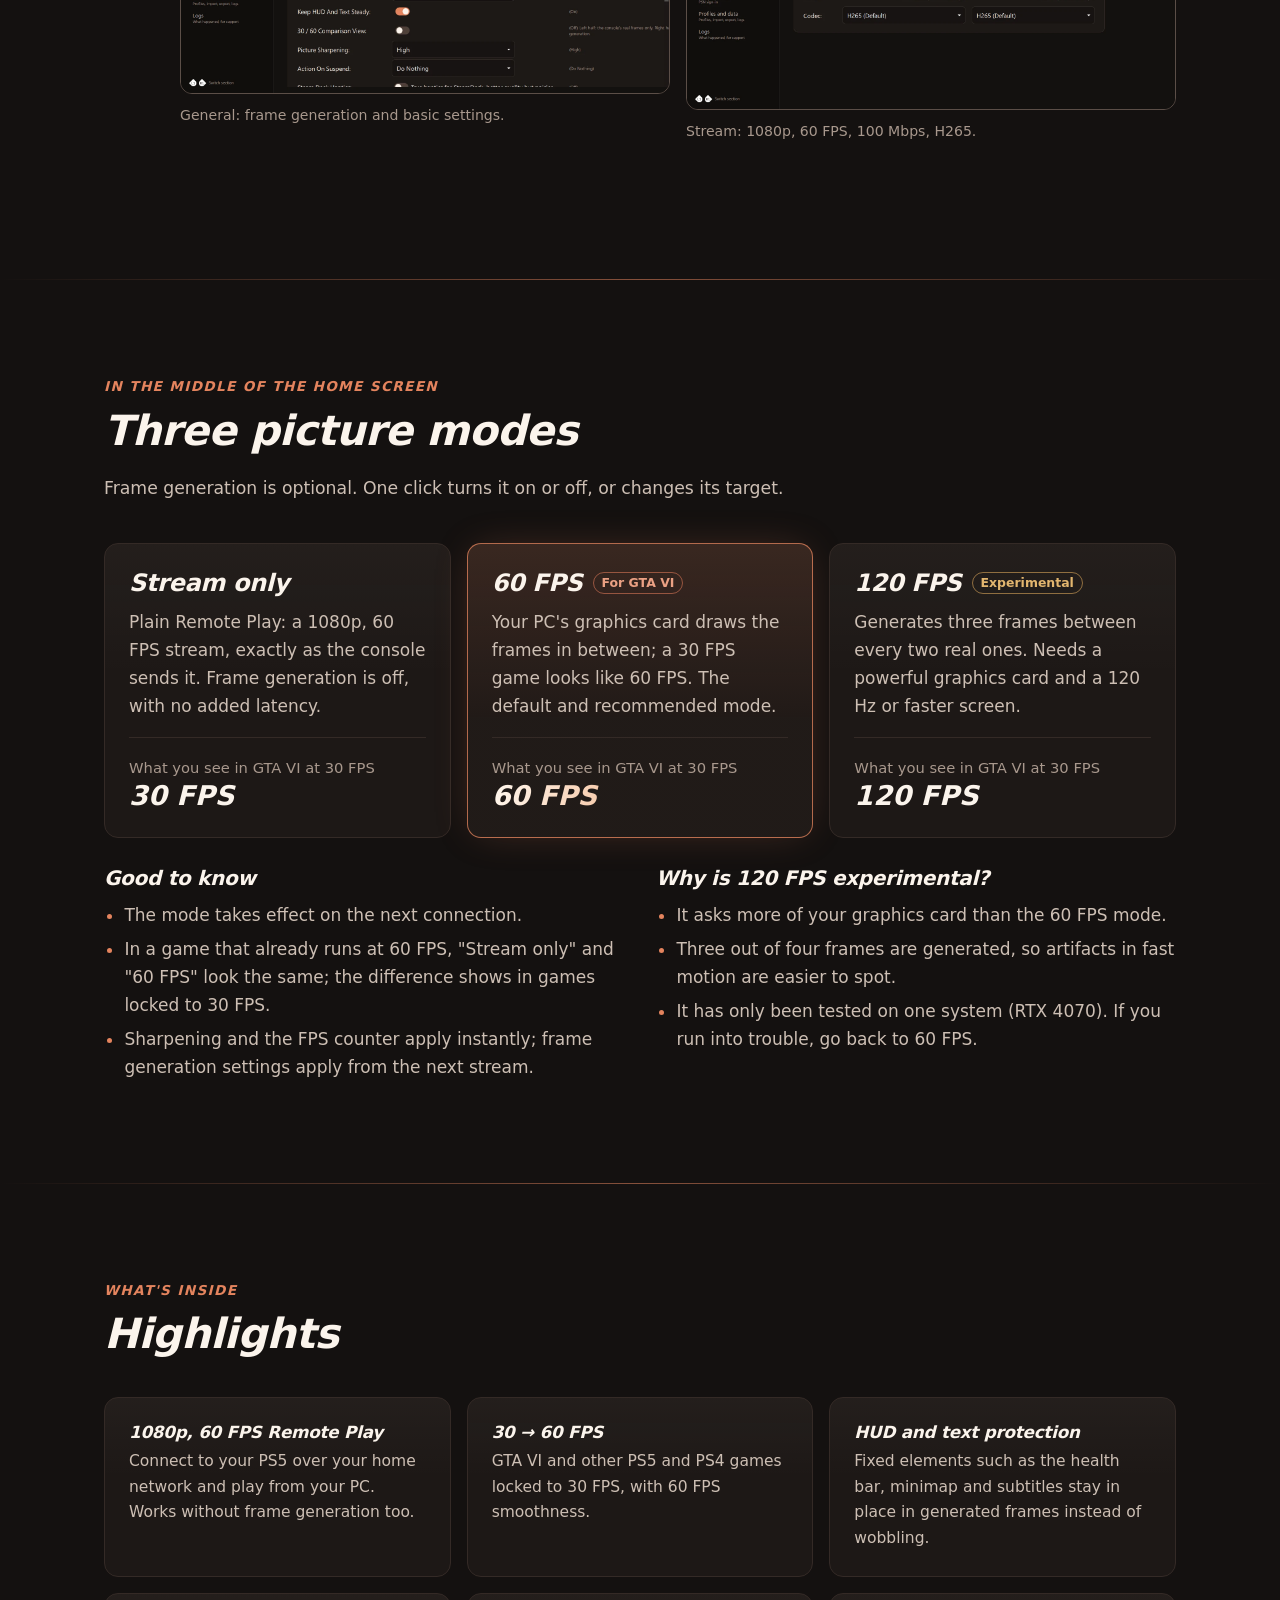
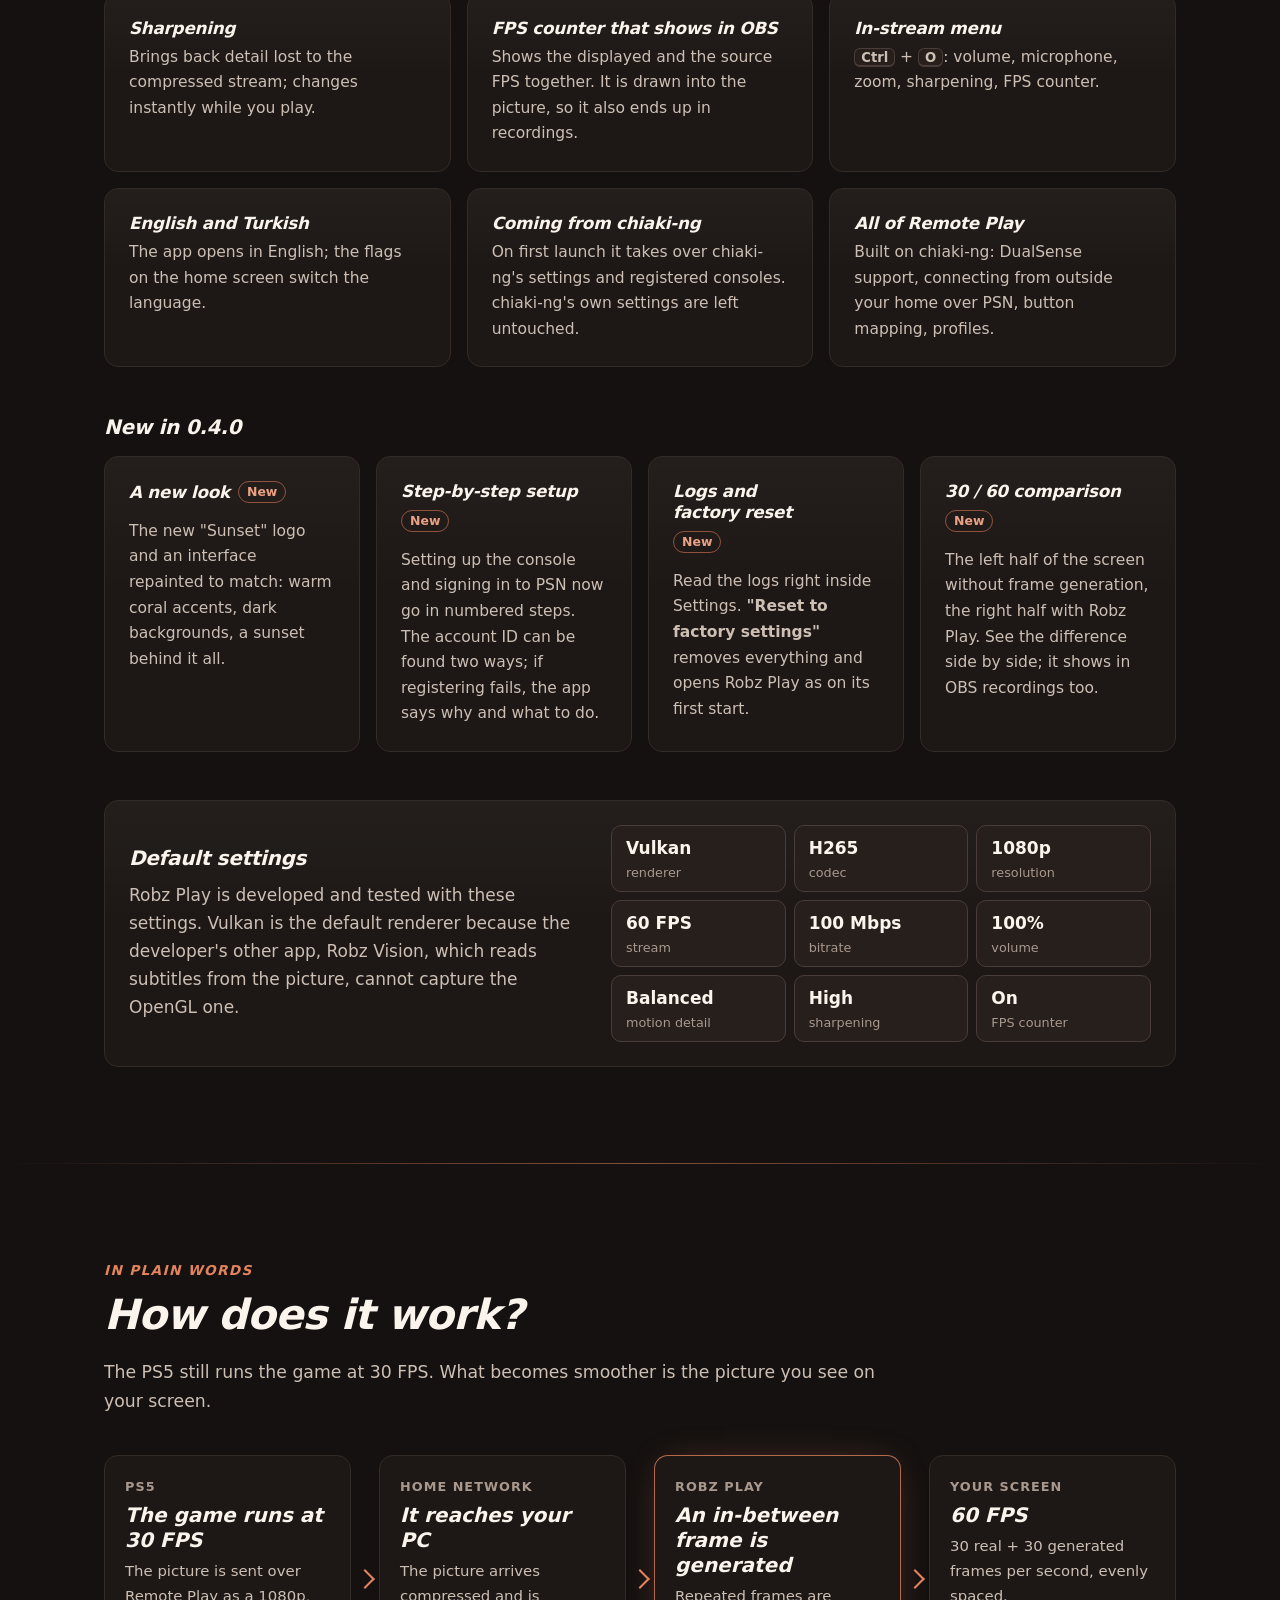
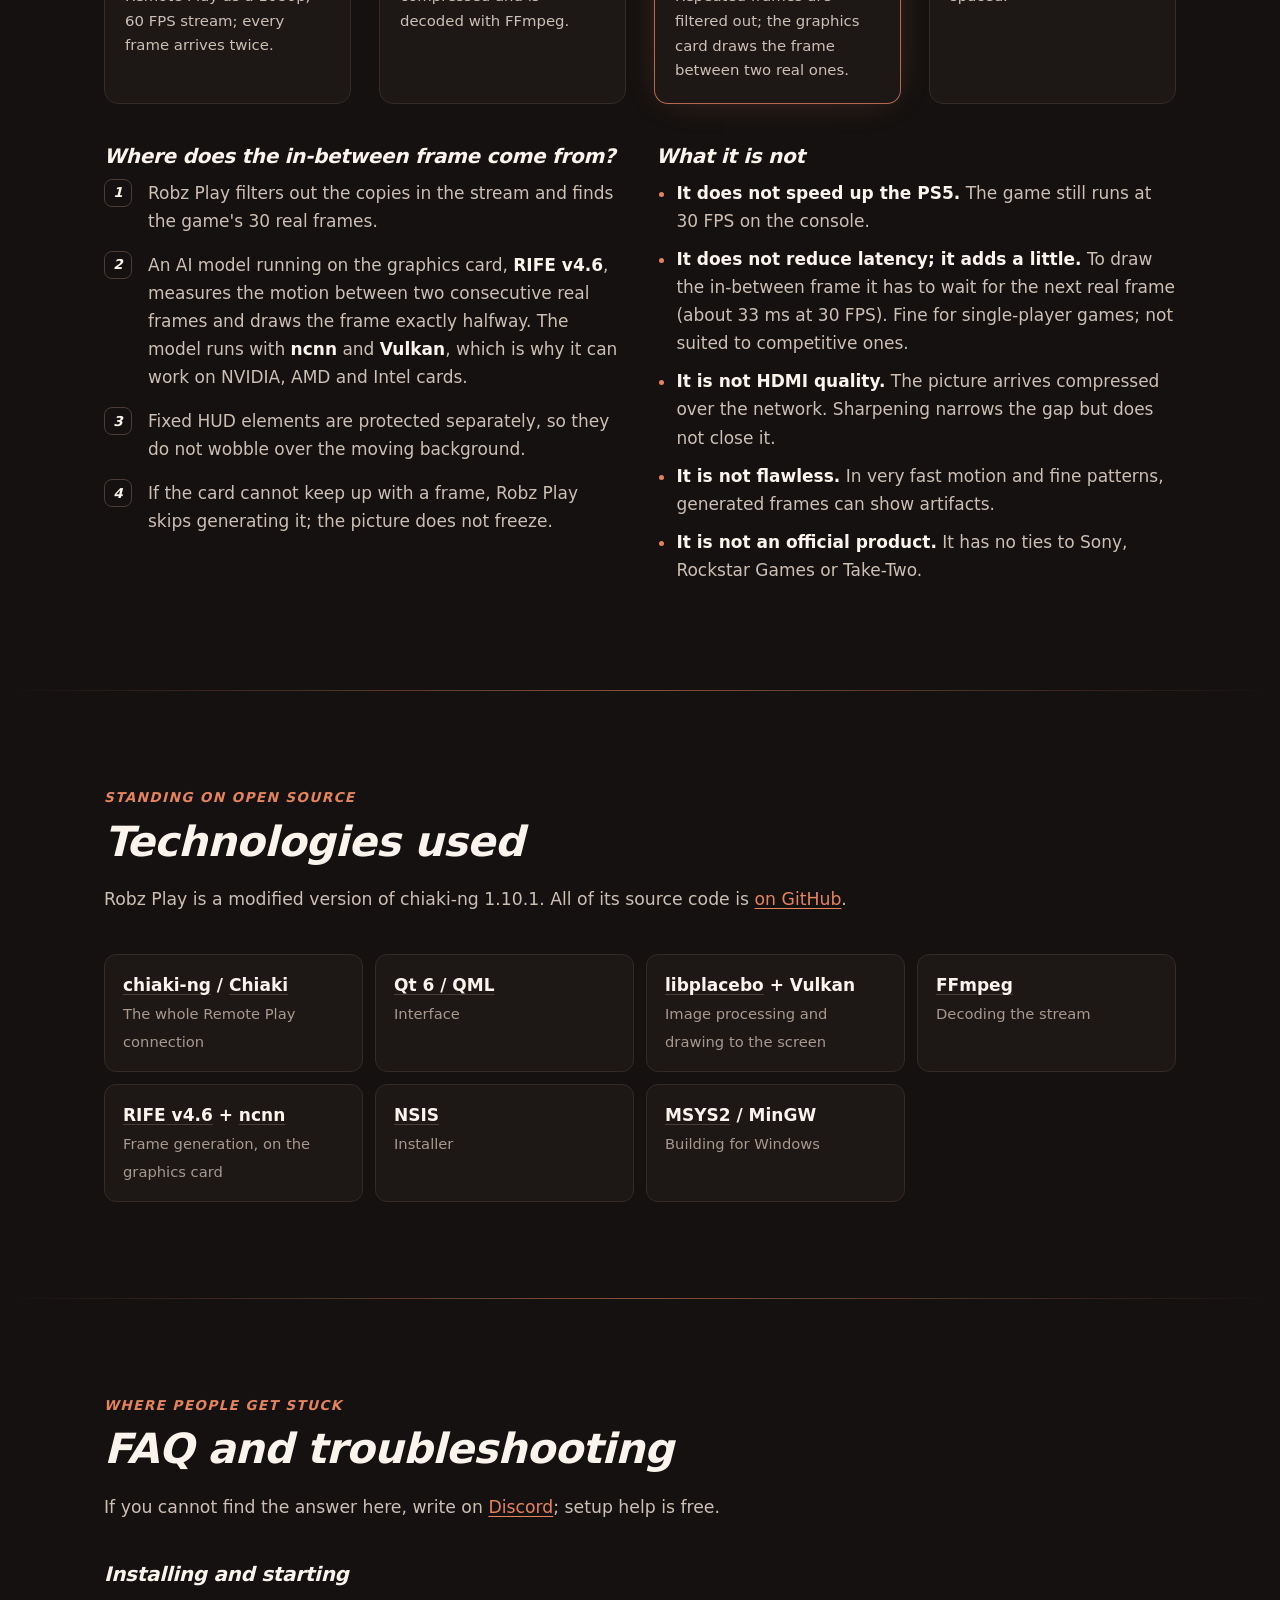
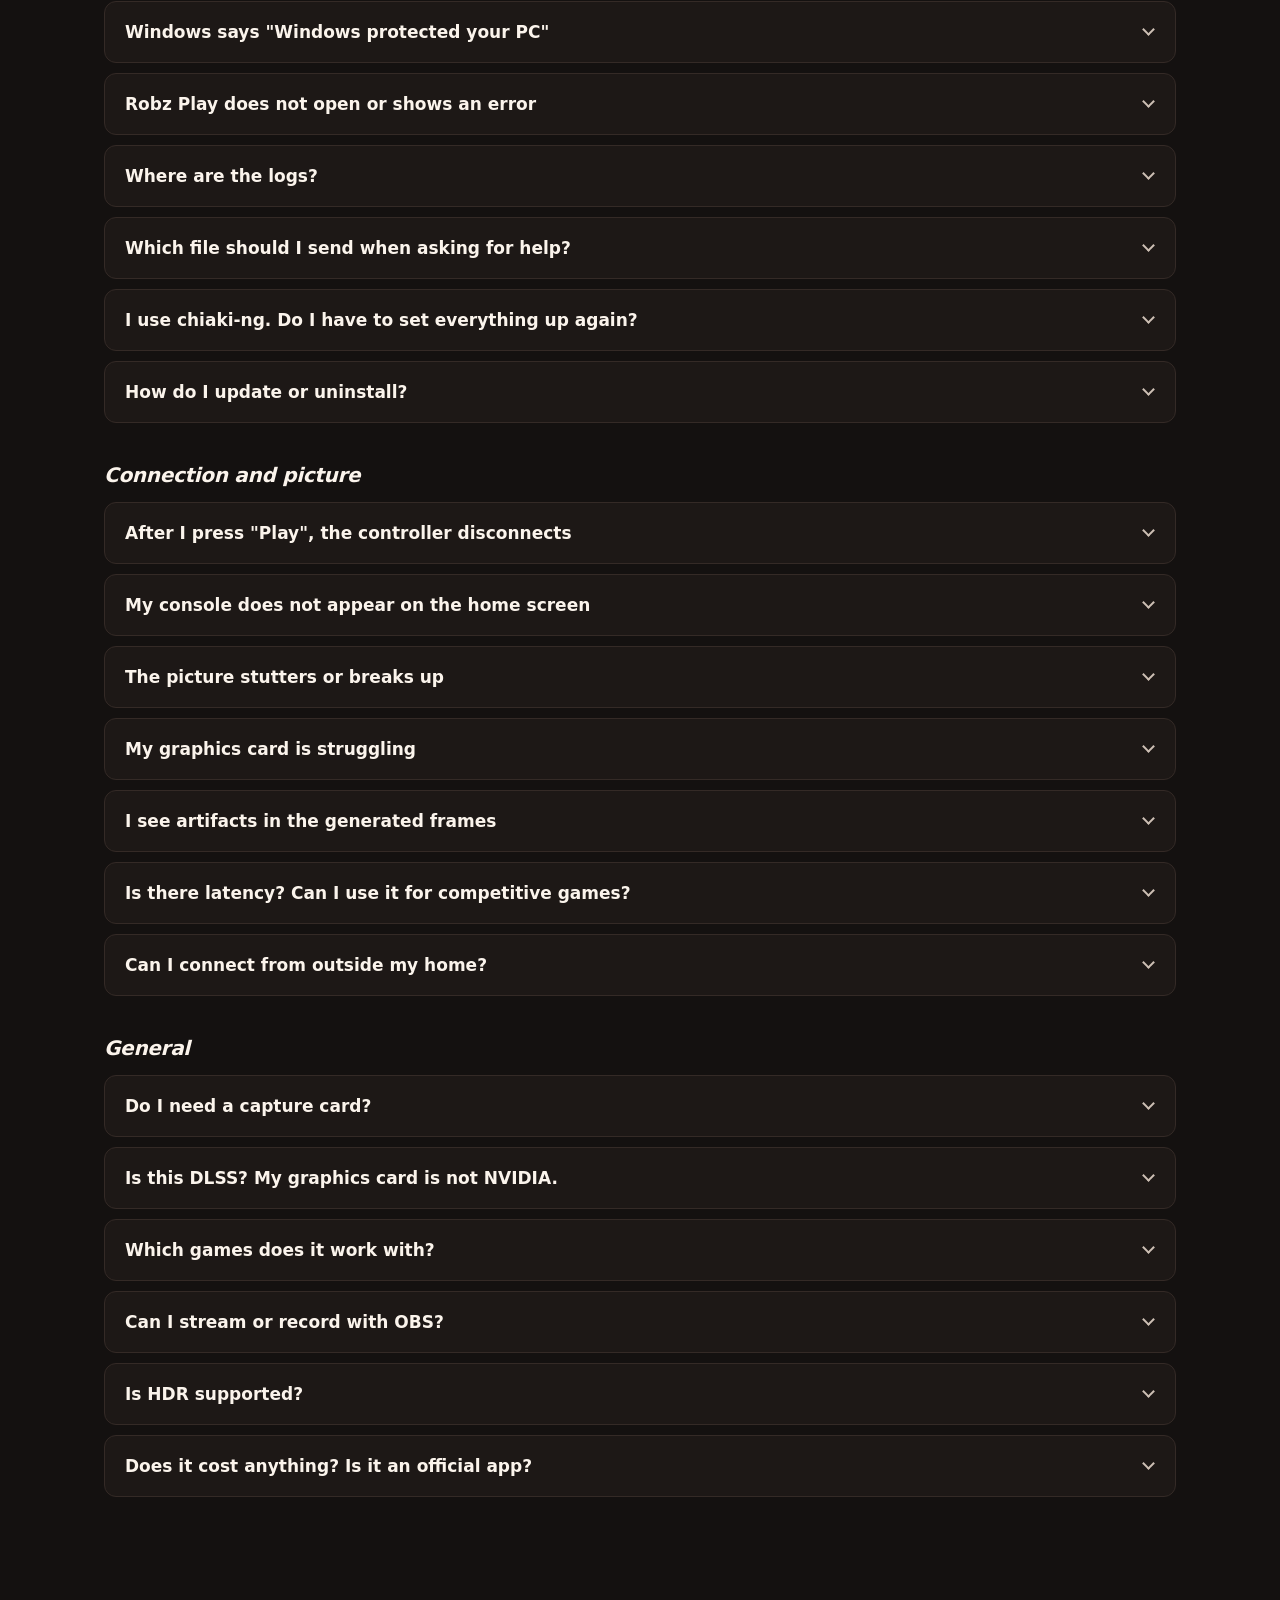
==== commit 419472cb: "Site: varsayılan hareket ayrıntısı Dengeli (0.5.0)" ====
--- a/index.html
+++ b/index.html
@@ -450,7 +450,7 @@
         <li>60 FPS<span>stream</span></li>
         <li>100 Mbps<span>bitrate</span></li>
         <li>100%<span>volume</span></li>
-        <li>High<span>motion detail</span></li>
+        <li>Balanced<span>motion detail</span></li>
         <li>High<span>sharpening</span></li>
         <li>On<span>FPS counter</span></li>
       </ul>
